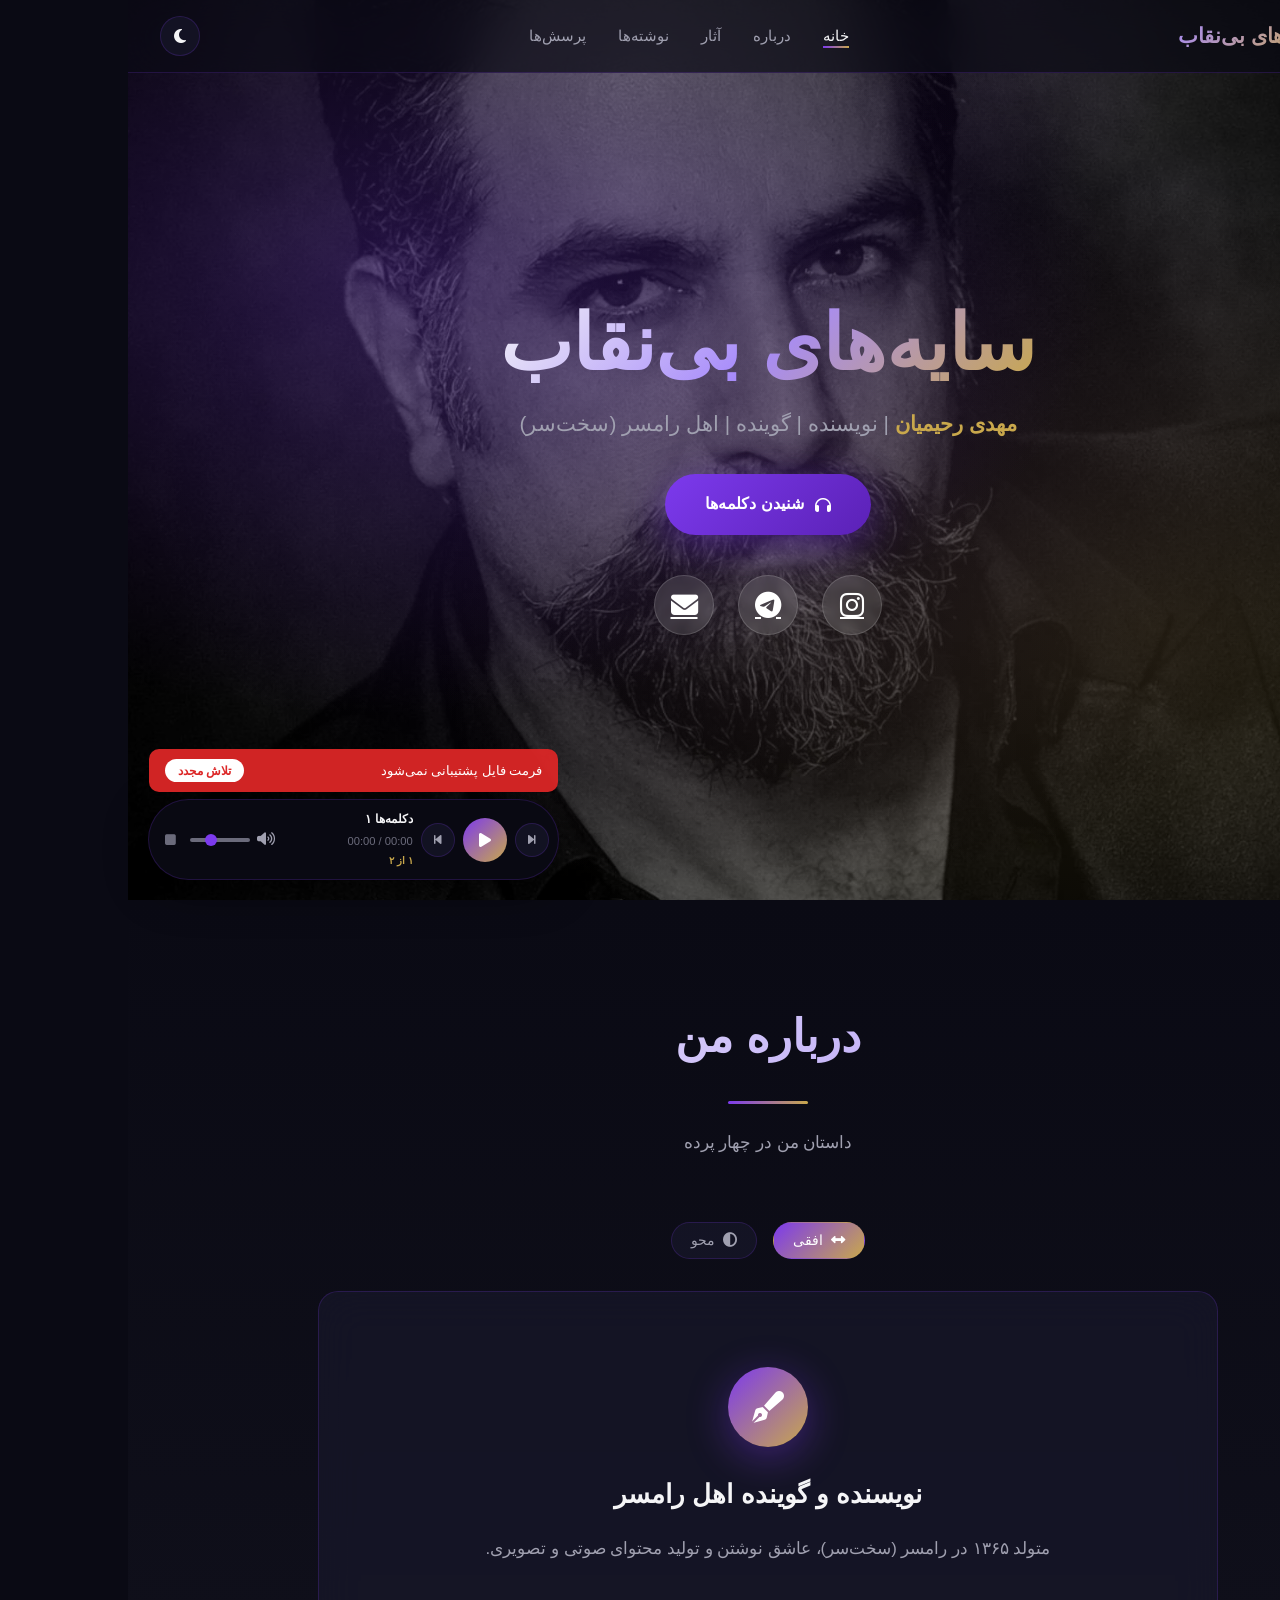
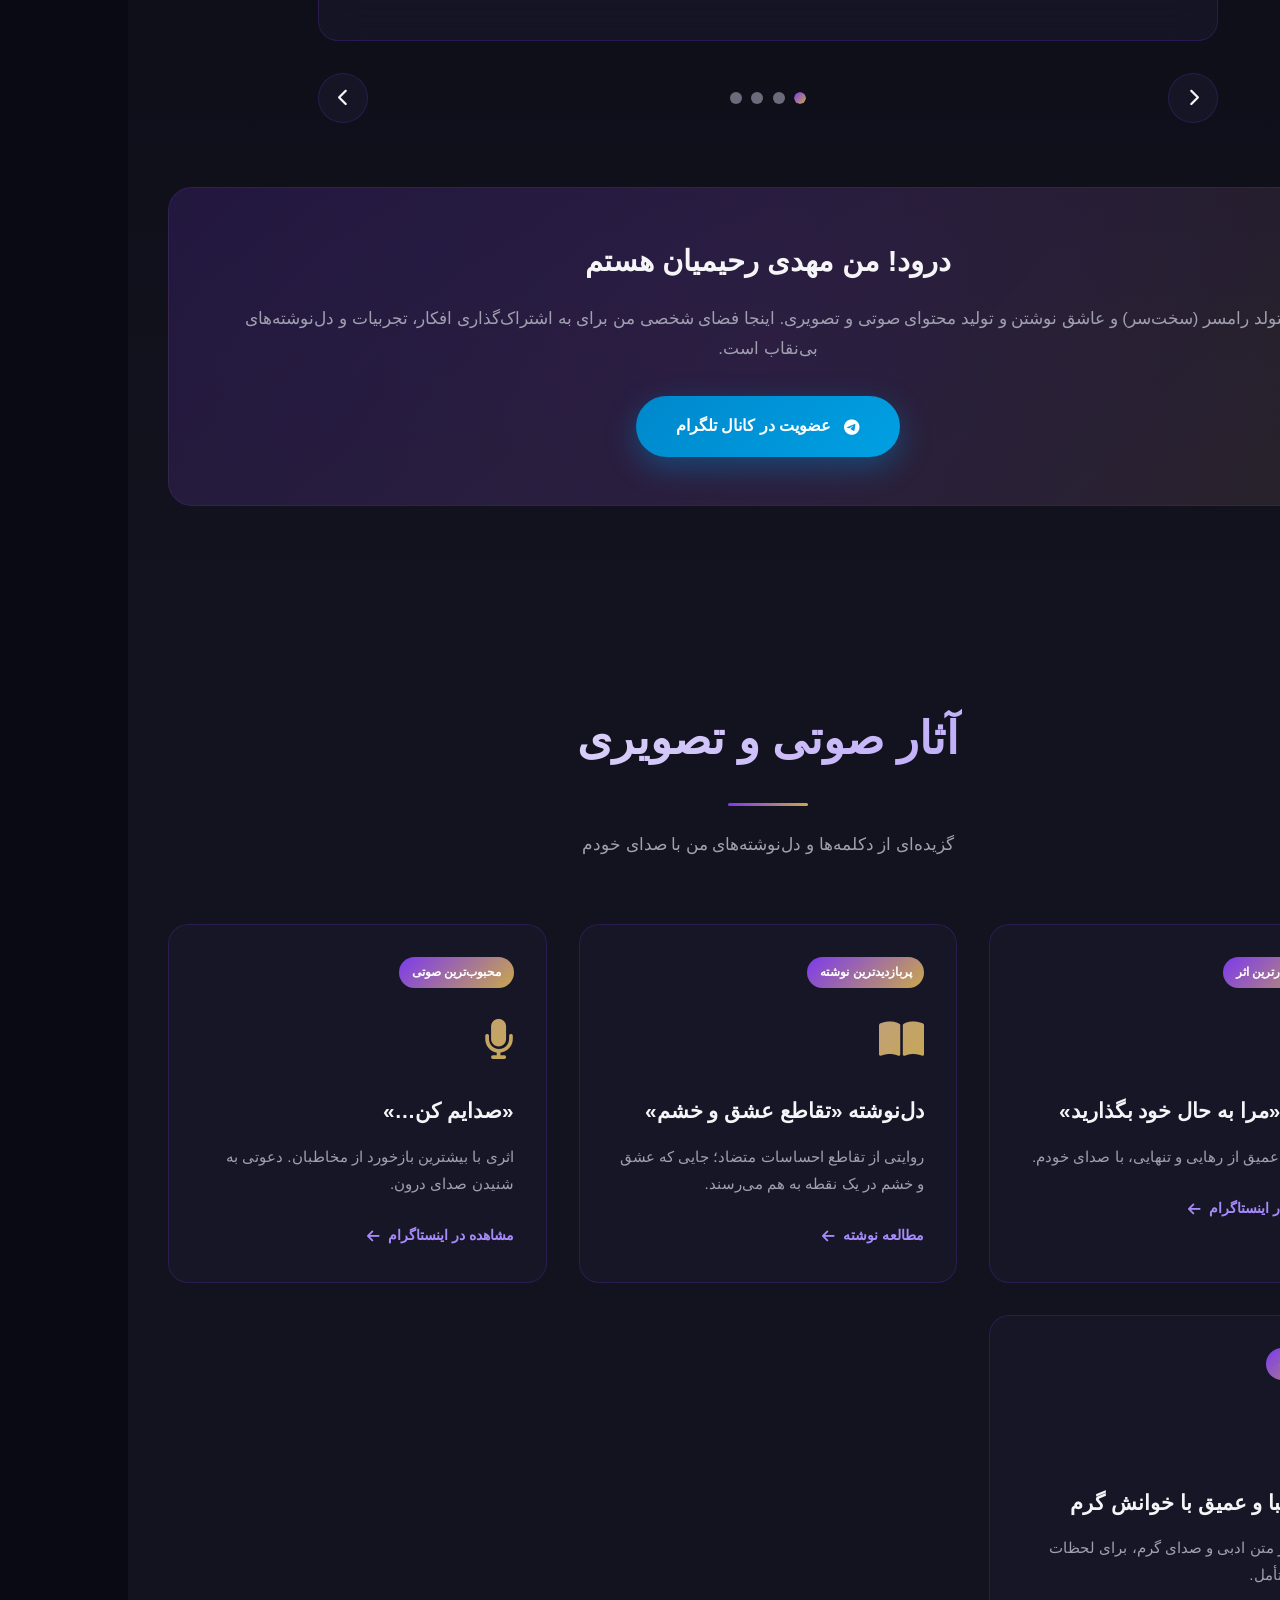
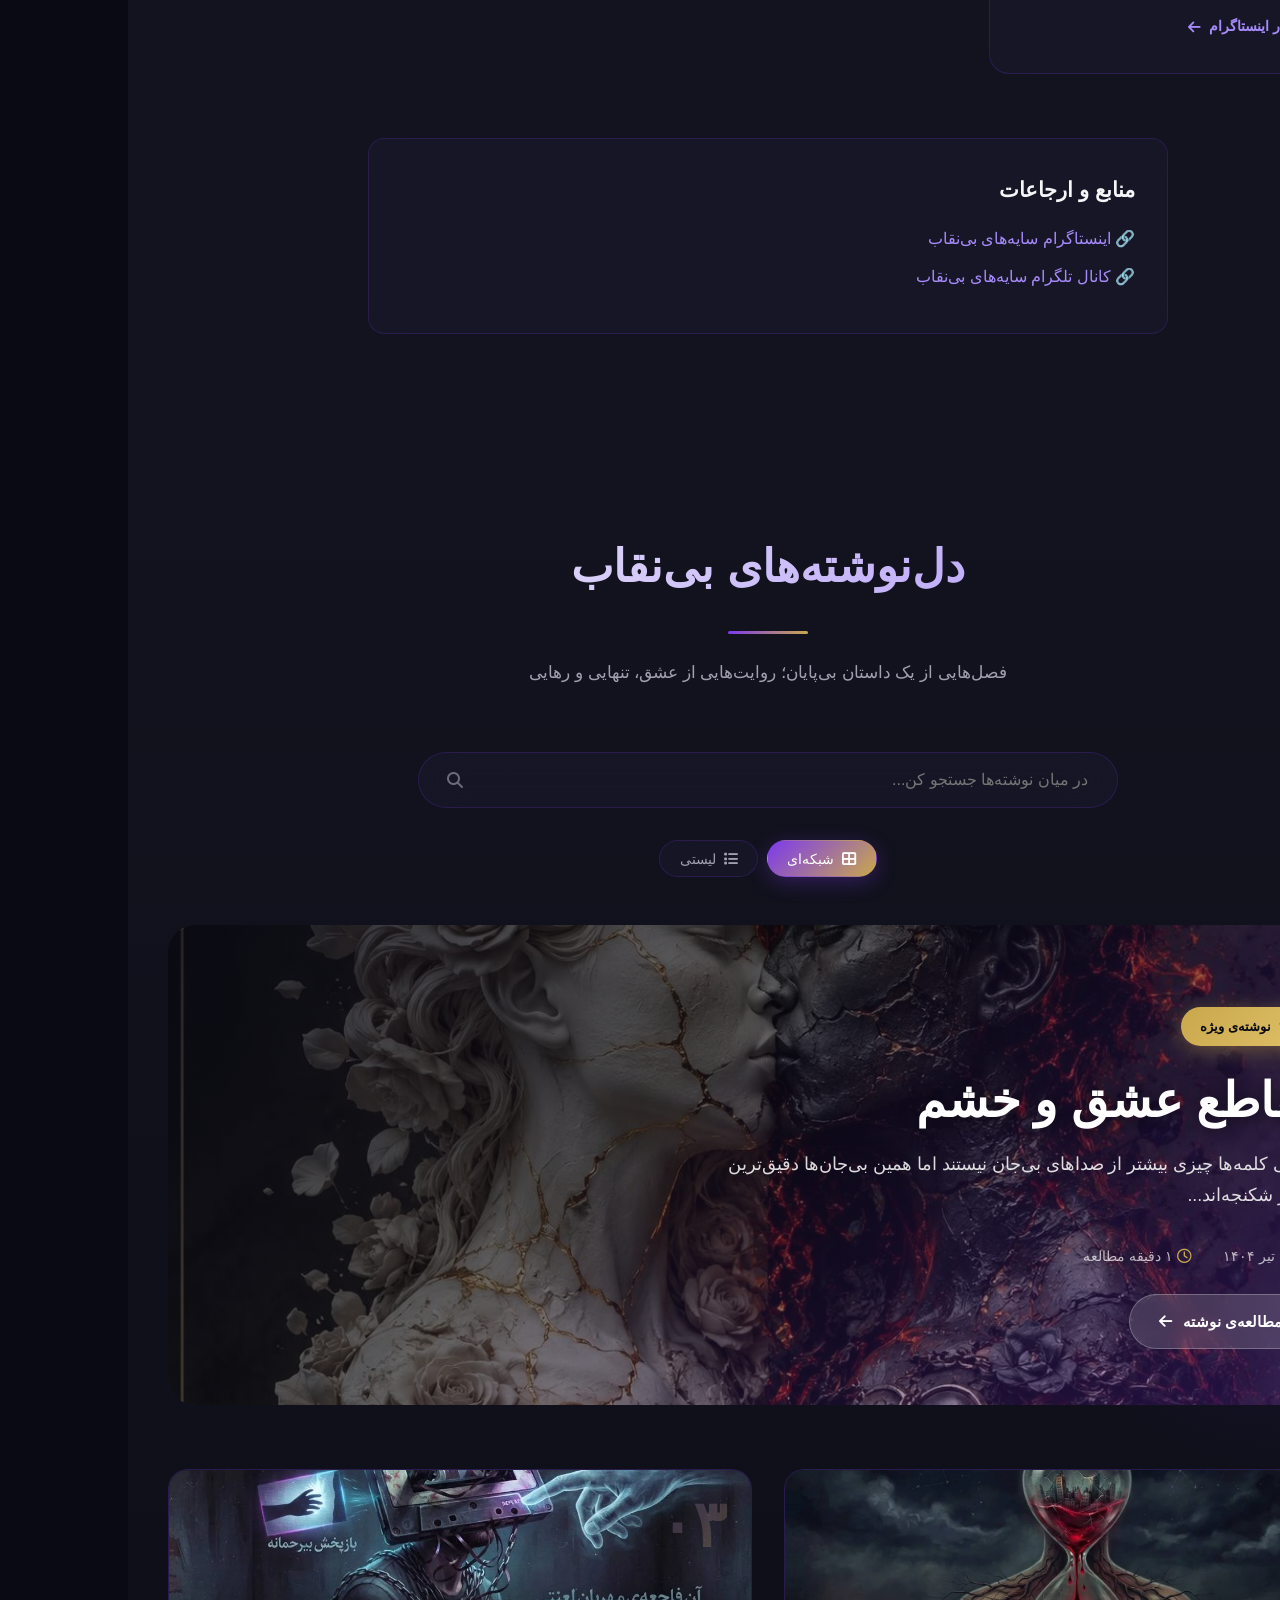
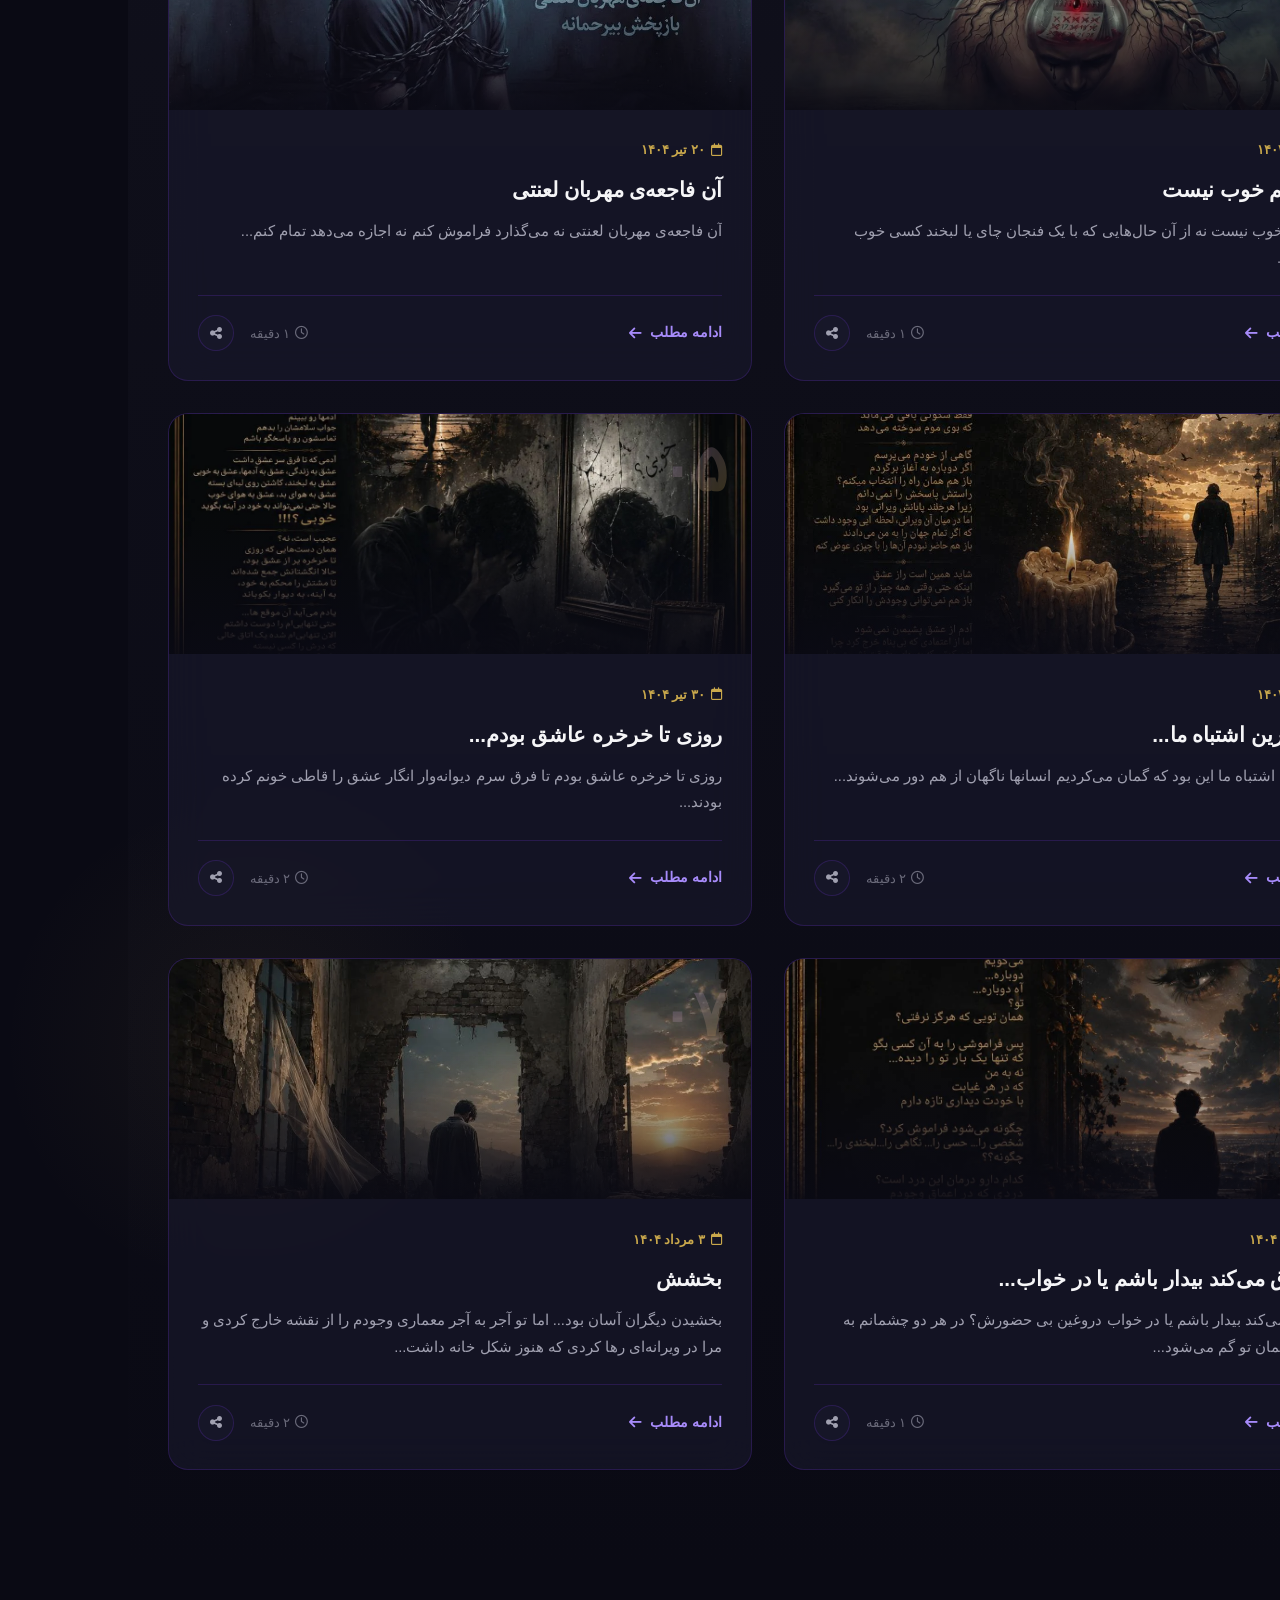
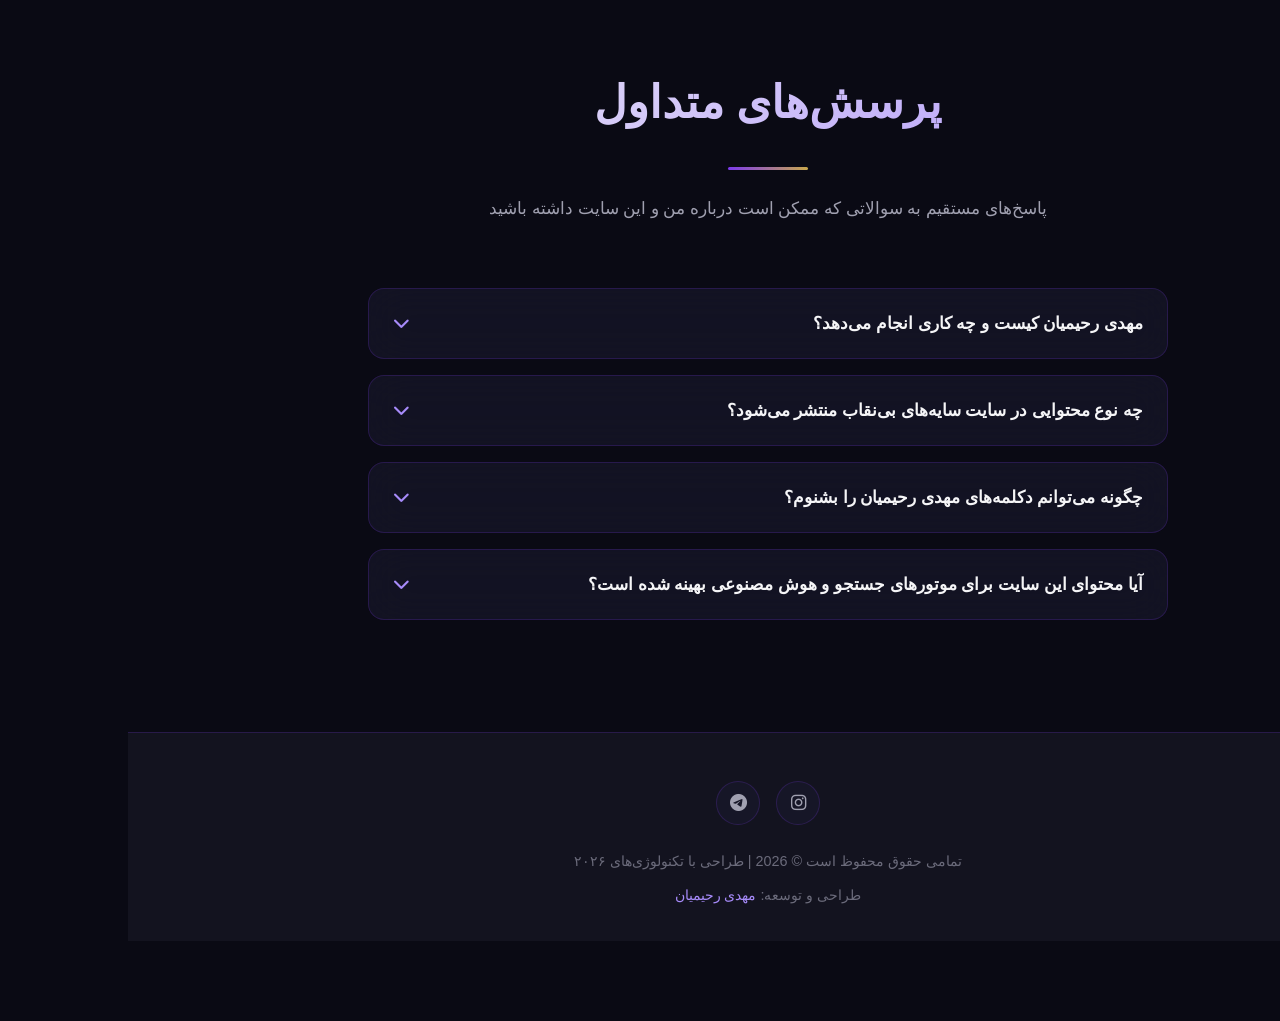
==== index.html @ 7d976b64 "Update index.html" ====
<!DOCTYPE html>
<html lang="fa" dir="rtl">
<head>
<meta charset="UTF-8">
<meta name="viewport" content="width=device-width, initial-scale=1.0, viewport-fit=cover">
<meta name="color-scheme" content="dark light">
<meta http-equiv="X-UA-Compatible" content="IE=edge">

<!-- ═══════════════════ SEO Meta Tags ═══════════════════ -->
<title>سایه‌های بی‌نقاب | مهدی رحیمیان – نویسنده و گوینده اهل رامسر</title>
<meta name="description" content="وب‌سایت رسمی مهدی رحیمیان، نویسنده و گوینده اهل رامسر (سخت‌سر). دکلمه‌های صوتی، دل‌نوشته‌های احساسی و محتوای عمیق درباره عشق، تنهایی و زندگی.">
<meta name="author" content="مهدی رحیمیان">
<meta name="robots" content="index, follow, max-image-preview:large, max-snippet:-1">
<link rel="canonical" href="https://sayehayebineghab.ir/">
<meta name="theme-color" content="#0a0a14" media="(prefers-color-scheme: dark)">
<meta name="theme-color" content="#f0f0f5" media="(prefers-color-scheme: light)">

<!-- ═══════════════════ Open Graph ═══════════════════ -->
<meta property="og:type" content="website">
<meta property="og:title" content="سایه‌های بی‌نقاب | مهدی رحیمیان">
<meta property="og:description" content="دکلمه‌های صوتی، دل‌نوشته‌های احساسی و محتوای عمیق از مهدی رحیمیان، نویسنده و گوینده اهل رامسر.">
<meta property="og:url" content="https://sayehayebineghab.ir/">
<meta property="og:site_name" content="سایه‌های بی‌نقاب">
<meta property="og:locale" content="fa_IR">
<meta property="og:image" content="images/og-image.jpg">
<meta property="og:image:width" content="1200">
<meta property="og:image:height" content="630">
<meta property="og:image:alt" content="سایه‌های بی‌نقاب – مهدی رحیمیان">

<!-- ═══════════════════ Twitter Card ═══════════════════ -->
<meta name="twitter:card" content="summary_large_image">
<meta name="twitter:title" content="سایه‌های بی‌نقاب | مهدی رحیمیان">
<meta name="twitter:description" content="دکلمه‌های صوتی و دل‌نوشته‌های احساسی از مهدی رحیمیان">
<meta name="twitter:image" content="images/og-image.jpg">

<!-- ═══════════════════ Preconnect & Preload ═══════════════════ -->
<link rel="preconnect" href="https://cdn.jsdelivr.net" crossorigin>
<link rel="preconnect" href="https://cdnjs.cloudflare.com" crossorigin>
<link rel="preload" href="https://cdn.jsdelivr.net/gh/rastikerdar/vazirmatn@v33.003/Vazirmatn-font-face.css" as="style">

<!-- ═══════════════════ Fonts (Non-blocking) ═══════════════════ -->
<link rel="stylesheet" href="https://cdn.jsdelivr.net/gh/rastikerdar/vazirmatn@v33.003/Vazirmatn-font-face.css" media="print" onload="this.media='all'">
<noscript><link rel="stylesheet" href="https://cdn.jsdelivr.net/gh/rastikerdar/vazirmatn@v33.003/Vazirmatn-font-face.css"></noscript>
<link rel="stylesheet" href="https://cdnjs.cloudflare.com/ajax/libs/font-awesome/6.5.1/css/all.min.css" integrity="sha512-DTOQO9RWCH3ppGqcWaEA1BIZOC6xxalwEsw9c2QQeAIftl+Vegovlnee1c9QX4TctnWMn13TZye+giMm8e2LwA==" crossorigin="anonymous" referrerpolicy="no-referrer" media="print" onload="this.media='all'">
<noscript><link rel="stylesheet" href="https://cdnjs.cloudflare.com/ajax/libs/font-awesome/6.5.1/css/all.min.css"></noscript>

<!-- ═══════════════════ JSON-LD Global ═══════════════════ -->
<script type="application/ld+json">
{
  "@context": "https://schema.org",
  "@type": "Person",
  "name": "مهدی رحیمیان",
  "alternateName": "Mehdi Rahimian",
  "description": "نویسنده و گوینده اهل رامسر (سخت‌سر)، متولد ۱۳۶۵",
  "birthPlace": { "@type": "Place", "name": "رامسر (سخت‌سر)، ایران" },
  "jobTitle": ["نویسنده", "گوینده"],
  "url": "https://sayehayebineghab.ir",
  "sameAs": ["https://www.instagram.com/sayehaye.bi.neghab", "https://t.me/sayehayebineghab"],
  "knowsAbout": ["دکلمه", "دل‌نوشته", "تولید محتوای صوتی", "نویسندگی"]
}
</script>
<script type="application/ld+json">
{
  "@context": "https://schema.org",
  "@type": "WebSite",
  "name": "سایه‌های بی‌نقاب",
  "url": "https://sayehayebineghab.ir",
  "author": { "@type": "Person", "name": "مهدی رحیمیان" },
  "inLanguage": "fa-IR"
}
</script>
<script type="application/ld+json">
{
  "@context": "https://schema.org",
  "@type": "BreadcrumbList",
  "itemListElement": [
    {"@type": "ListItem", "position": 1, "name": "خانه", "item": "https://sayehayebineghab.ir/"},
    {"@type": "ListItem", "position": 2, "name": "درباره", "item": "https://sayehayebineghab.ir/#about"},
    {"@type": "ListItem", "position": 3, "name": "آثار", "item": "https://sayehayebineghab.ir/#works"},
    {"@type": "ListItem", "position": 4, "name": "نوشته‌ها", "item": "https://sayehayebineghab.ir/#blog"},
    {"@type": "ListItem", "position": 5, "name": "پرسش‌ها", "item": "https://sayehayebineghab.ir/#faq"}
  ]
}
</script>

<style>
/* ── Reset & Root ── */
:root {
  --purple: #7c3aed;
  --purple-light: #a78bfa;
  --purple-dark: #5b21b6;
  --gold: #c9a84c;
  --gold-light: #e0c068;
  --black-velvet: #0a0a14;
  --black-soft: #13131f;
  --black-card: #1a1a2e;
  --text-primary: #f5f5f7;
  --text-secondary: #a0a0b0;
  --text-muted: #6b6b7b;
  --glass-bg: rgba(26, 26, 46, 0.6);
  --glass-border: rgba(124, 58, 237, 0.2);
  --glass-hover: rgba(124, 58, 237, 0.35);
  --ease-cinematic: cubic-bezier(0.23, 1, 0.32, 1);
  --transition-smooth: 0.5s var(--ease-cinematic);
  --font-main: 'Vazirmatn', 'Tahoma', 'Segoe UI', sans-serif;
  --player-height: 80px;
}
[data-theme="light"] {
  --black-velvet: #f0f0f5;
  --black-soft: #ffffff;
  --black-card: #ffffff;
  --text-primary: #0a0a14;
  --text-secondary: #4a4a5a;
  --text-muted: #8a8a9a;
  --glass-bg: rgba(255, 255, 255, 0.7);
  --glass-border: rgba(124, 58, 237, 0.15);
}
*, *::before, *::after { margin: 0; padding: 0; box-sizing: border-box; }
html { scroll-behavior: smooth; font-size: 16px; }
body {
  font-family: var(--font-main);
  background: var(--black-velvet);
  color: var(--text-primary);
  line-height: 1.8;
  overflow-x: hidden;
  transition: background var(--transition-smooth), color var(--transition-smooth);
  min-height: 100vh;
  min-height: 100dvh;
  padding-bottom: var(--player-height);
}
@media (prefers-reduced-motion: reduce) {
  *, *::before, *::after { animation-duration: 0.01ms !important; transition-duration: 0.01ms !important; }
}
:focus-visible { outline: 3px solid var(--purple); outline-offset: 3px; border-radius: 4px; }
::selection { background: var(--purple); color: #fff; }
.skip-link {
  position: fixed; top: -100px; right: 1rem; z-index: 100000;
  background: var(--purple); color: #fff; padding: 0.8rem 1.5rem;
  border-radius: 0 0 12px 12px; text-decoration: none; font-weight: 700;
  transition: top 0.3s;
}
.skip-link:focus { top: 0; }

#scroll-progress {
  position: fixed; top: 0; right: 0; height: 3px;
  background: linear-gradient(90deg, var(--purple), var(--gold));
  width: 0%; z-index: 10000;
}
#reading-progress {
  position: fixed; top: 3px; right: 0; height: 2px;
  background: var(--gold); width: 0%; z-index: 10000;
  opacity: 0; transition: opacity 0.3s;
}
#reading-progress.active { opacity: 1; }

/* ── Header ── */
header {
  position: fixed; top: 0; right: 0; left: 0; z-index: 1000;
  padding: 1rem 2rem;
  background: rgba(10, 10, 20, 0.7);
  backdrop-filter: blur(20px);
  border-bottom: 1px solid var(--glass-border);
  transition: all var(--transition-smooth);
}
[data-theme="light"] header { background: rgba(255,255,255,0.7); }
header.scrolled { padding: 0.6rem 2rem; background: rgba(10, 10, 20, 0.9); }
[data-theme="light"] header.scrolled { background: rgba(255,255,255,0.9); }

.header-inner { max-width: 1400px; margin: 0 auto; display: flex; justify-content: space-between; align-items: center; gap: 1rem; }
.logo { display: flex; align-items: center; gap: 0.7rem; font-size: 1.3rem; font-weight: 700; color: var(--text-primary); text-decoration: none; }
.logo-icon { width: 40px; height: 40px; background: linear-gradient(135deg, var(--purple), var(--gold)); border-radius: 50%; display: flex; align-items: center; justify-content: center; font-size: 1.1rem; color: white; box-shadow: 0 0 20px rgba(124, 58, 237, 0.5); }
.logo-text { background: linear-gradient(135deg, var(--purple-light), var(--gold)); -webkit-background-clip: text; background-clip: text; -webkit-text-fill-color: transparent; }
nav ul { display: flex; list-style: none; gap: 2rem; }
nav a { color: var(--text-secondary); text-decoration: none; font-size: 0.95rem; font-weight: 500; position: relative; padding: 0.3rem 0; transition: color 0.3s; }
nav a::after { content: ''; position: absolute; bottom: 0; right: 0; width: 0; height: 2px; background: linear-gradient(90deg, var(--purple), var(--gold)); transition: width 0.3s var(--ease-cinematic); }
nav a:hover, nav a.active { color: var(--text-primary); }
nav a:hover::after, nav a.active::after { width: 100%; }
.header-actions { display: flex; gap: 0.8rem; align-items: center; }
.theme-toggle, .menu-toggle { background: var(--glass-bg); border: 1px solid var(--glass-border); color: var(--text-primary); width: 40px; height: 40px; border-radius: 50%; cursor: pointer; display: flex; align-items: center; justify-content: center; transition: all 0.3s; font-size: 1rem; }
.theme-toggle:hover, .menu-toggle:hover { background: var(--glass-hover); transform: rotate(15deg); }
.menu-toggle { display: none; }

/* ── Sections ── */
section { padding: 6rem 2rem; position: relative; }
.section-inner { max-width: 1200px; margin: 0 auto; }
.section-header { text-align: center; margin-bottom: 4rem; }
.section-title { font-size: clamp(1.8rem, 4vw, 2.8rem); font-weight: 800; margin-bottom: 1rem; background: linear-gradient(135deg, var(--text-primary), var(--purple-light)); -webkit-background-clip: text; background-clip: text; -webkit-text-fill-color: transparent; }
.section-subtitle { color: var(--text-secondary); font-size: 1.05rem; }
.section-divider { width: 80px; height: 3px; background: linear-gradient(90deg, var(--purple), var(--gold)); margin: 1.5rem auto; border-radius: 2px; }

/* ── Hero ── */
#home {
  position: relative; min-height: 100vh; min-height: 100dvh;
  display: flex; align-items: center; justify-content: center;
  overflow: hidden; padding: 6rem 2rem 4rem;
}
.hero-bg { position: absolute; inset: 0; z-index: 0; background-image: url('images/1.webp'); background-size: cover; background-position: center; background-repeat: no-repeat; }
.hero-bg::before { content: ''; position: absolute; inset: 0; background: radial-gradient(ellipse at 20% 30%, rgba(124,58,237,0.25) 0%, transparent 50%), radial-gradient(ellipse at 80% 70%, rgba(201,168,76,0.15) 0%, transparent 50%), radial-gradient(ellipse at 50% 50%, rgba(124,58,237,0.1) 0%, transparent 70%); animation: heroGlow 15s ease-in-out infinite alternate; z-index: 2; }
.hero-bg::after { content: ''; position: absolute; inset: 0; background: rgba(0,0,0,0.55); z-index: 1; }
@keyframes heroGlow { 0% { opacity: 0.7; transform: scale(1); } 100% { opacity: 1; transform: scale(1.1); } }
.hero-particles { position: absolute; inset: 0; overflow: hidden; z-index: 3; }
.particle { position: absolute; width: 4px; height: 4px; background: var(--gold); border-radius: 50%; opacity: 0; animation: float 8s infinite; box-shadow: 0 0 10px var(--gold); }
@keyframes float { 0% { transform: translateY(100vh); opacity: 0; } 10% { opacity: 0.8; } 90% { opacity: 0.8; } 100% { transform: translateY(-100px) translateX(100px); opacity: 0; } }
.hero-content { position: relative; z-index: 4; text-align: center; max-width: 900px; }
.hero-title { font-size: clamp(2.5rem, 6vw, 5rem); font-weight: 900; line-height: 1.2; margin-bottom: 1rem; background: linear-gradient(135deg, var(--text-primary) 0%, var(--purple-light) 50%, var(--gold) 100%); -webkit-background-clip: text; background-clip: text; -webkit-text-fill-color: transparent; animation: titleReveal 1.2s var(--ease-cinematic) both; }
@keyframes titleReveal { from { opacity: 0; transform: translateY(30px); filter: blur(10px); } to { opacity: 1; transform: translateY(0); filter: blur(0); } }
.hero-subtitle { font-size: clamp(1rem, 2vw, 1.3rem); color: var(--text-secondary); margin-bottom: 2rem; animation: titleReveal 1.2s var(--ease-cinematic) 0.2s both; }
.hero-subtitle strong { color: var(--gold); font-weight: 700; }
.hero-cta { display: inline-flex; align-items: center; gap: 0.7rem; padding: 1rem 2.5rem; background: linear-gradient(135deg, var(--purple), var(--purple-dark)); color: white; text-decoration: none; border-radius: 50px; font-weight: 600; font-size: 1rem; transition: all 0.4s var(--ease-cinematic); box-shadow: 0 10px 40px rgba(124,58,237,0.4); animation: titleReveal 1.2s var(--ease-cinematic) 0.4s both; }
.hero-cta:hover { transform: translateY(-3px); box-shadow: 0 15px 50px rgba(124,58,237,0.6); }
.hero-cta i { transition: transform 0.3s; }
.hero-cta:hover i { transform: translateX(-5px); }
.social-links { display: flex; justify-content: center; gap: 1.5rem; margin-top: 2.5rem; flex-wrap: wrap; }
.social-links a { color: #fff; background: rgba(255,255,255,0.12); backdrop-filter: blur(4px); width: clamp(50px, 8vw, 60px); height: clamp(50px, 8vw, 60px); border-radius: 50%; display: flex; align-items: center; justify-content: center; font-size: clamp(1.3rem, 2.5vw, 1.7rem); transition: all var(--transition-smooth); border: 1px solid rgba(255,255,255,0.15); }
.social-links a:hover { transform: translateY(-8px) scale(1.08); background: rgba(255,255,255,0.25); }

/* ── About / Slider ── */
#about { background: linear-gradient(180deg, var(--black-velvet) 0%, var(--black-soft) 100%); }
.slider-container { position: relative; max-width: 900px; margin: 0 auto; min-height: 400px; }
.slider-controls-top { display: flex; justify-content: center; gap: 1rem; margin-bottom: 2rem; }
.slider-mode-btn { background: var(--glass-bg); border: 1px solid var(--glass-border); color: var(--text-secondary); padding: 0.6rem 1.2rem; border-radius: 30px; cursor: pointer; font-family: var(--font-main); font-size: 0.9rem; transition: all 0.3s; display: flex; align-items: center; gap: 0.5rem; }
.slider-mode-btn.active { background: linear-gradient(135deg, var(--purple), var(--gold)); color: white; border-color: transparent; }
.slider-viewport { position: relative; overflow: hidden; border-radius: 20px; background: var(--glass-bg); backdrop-filter: blur(20px); border: 1px solid var(--glass-border); padding: 3rem; min-height: 350px; }
.slide { position: absolute; inset: 0; padding: 3rem; opacity: 0; transform: translateX(100px); transition: all 0.8s var(--ease-cinematic); display: flex; flex-direction: column; justify-content: center; align-items: center; text-align: center; }
.slide.active { opacity: 1; transform: translateX(0); }
.slide.fade-mode { transform: translateX(0) scale(0.95); }
.slide.fade-mode.active { transform: translateX(0) scale(1); }
.slide-icon { width: 80px; height: 80px; background: linear-gradient(135deg, var(--purple), var(--gold)); border-radius: 50%; display: flex; align-items: center; justify-content: center; font-size: 2rem; color: white; margin-bottom: 1.5rem; box-shadow: 0 10px 40px rgba(124,58,237,0.4); }
.slide-title { font-size: 1.6rem; font-weight: 700; margin-bottom: 1rem; color: var(--text-primary); }
.slide-text { color: var(--text-secondary); font-size: 1.05rem; line-height: 1.9; max-width: 600px; }
.slider-nav { display: flex; justify-content: space-between; align-items: center; margin-top: 2rem; }
.slider-btn { background: var(--glass-bg); border: 1px solid var(--glass-border); color: var(--text-primary); width: 50px; height: 50px; border-radius: 50%; cursor: pointer; font-size: 1.1rem; transition: all 0.3s; display: flex; align-items: center; justify-content: center; }
.slider-btn:hover { background: var(--glass-hover); transform: scale(1.1); }
.slider-dots { display: flex; gap: 0.6rem; }
.slider-dot { width: 12px; height: 12px; border-radius: 50%; background: var(--text-muted); cursor: pointer; position: relative; overflow: hidden; transition: background 0.3s; border: none; }
.slider-dot.active { background: transparent; }
.slider-dot.active::after { content: ''; position: absolute; inset: 0; background: linear-gradient(135deg, var(--purple), var(--gold)); border-radius: 50%; animation: dotFill 5s linear; }
@keyframes dotFill { from{transform:scale(0)} to{transform:scale(1)} }

.telegram-cta {
  background: linear-gradient(135deg, rgba(124,58,237,0.15), rgba(201,168,76,0.1));
  border: 1px solid var(--glass-border); border-radius: 24px; padding: 3rem; text-align: center;
  margin-top: 4rem; position: relative; overflow: hidden;
}
.telegram-cta::before { content: ''; position: absolute; top: -50%; right: -50%; width: 200%; height: 200%; background: radial-gradient(circle, rgba(124,58,237,0.1) 0%, transparent 70%); animation: rotate 20s linear infinite; }
@keyframes rotate { from{transform:rotate(0deg)} to{transform:rotate(360deg)} }
.telegram-cta > * { position: relative; z-index: 1; }
.telegram-cta h3 { font-size: 1.8rem; margin-bottom: 1rem; color: var(--text-primary); }
.telegram-cta p { color: var(--text-secondary); margin-bottom: 2rem; font-size: 1.05rem; }
.telegram-btn { display: inline-flex; align-items: center; gap: 0.8rem; padding: 1rem 2.5rem; background: linear-gradient(135deg, #0088cc, #00a0e3); color: white; text-decoration: none; border-radius: 50px; font-weight: 600; transition: all 0.4s; box-shadow: 0 10px 30px rgba(0,136,204,0.4); }
.telegram-btn:hover { transform: translateY(-3px); box-shadow: 0 15px 40px rgba(0,136,204,0.6); }

/* ── Works ── */
#works { background: var(--black-soft); }
.works-grid { display: grid; grid-template-columns: repeat(auto-fit, minmax(280px, 1fr)); gap: 2rem; }
.work-card { background: var(--glass-bg); backdrop-filter: blur(20px); border: 1px solid var(--glass-border); border-radius: 20px; padding: 2rem; transition: all 0.5s var(--ease-cinematic); position: relative; overflow: hidden; }
.work-card::before { content: ''; position: absolute; top: 0; right: 0; width: 100%; height: 100%; background: linear-gradient(135deg, var(--purple), var(--gold)); opacity: 0; transition: opacity 0.5s; z-index: 0; }
.work-card:hover { transform: translateY(-10px); border-color: var(--purple); box-shadow: 0 20px 60px rgba(124,58,237,0.3); }
.work-card:hover::before { opacity: 0.05; }
.work-card > * { position: relative; z-index: 1; }
.work-badge { display: inline-block; padding: 0.3rem 0.8rem; background: linear-gradient(135deg, var(--purple), var(--gold)); color: white; border-radius: 20px; font-size: 0.75rem; font-weight: 600; margin-bottom: 1rem; }
.work-icon { font-size: 2.5rem; margin-bottom: 1rem; background: linear-gradient(135deg, var(--purple-light), var(--gold)); -webkit-background-clip: text; background-clip: text; -webkit-text-fill-color: transparent; }
.work-title { font-size: 1.3rem; font-weight: 700; margin-bottom: 0.8rem; color: var(--text-primary); }
.work-desc { color: var(--text-secondary); font-size: 0.95rem; margin-bottom: 1.5rem; }
.work-link { display: inline-flex; align-items: center; gap: 0.5rem; color: var(--purple-light); text-decoration: none; font-weight: 600; font-size: 0.9rem; transition: all 0.3s; }
.work-link:hover { color: var(--gold); gap: 0.8rem; }

/* ── Blog ── */
#blog { background: linear-gradient(180deg, var(--black-soft) 0%, var(--black-velvet) 100%); position: relative; }
#blog::before { content: ''; position: absolute; top: 20%; right: -10%; width: 500px; height: 500px; background: radial-gradient(circle, rgba(124,58,237,0.08) 0%, transparent 70%); pointer-events: none; z-index: 0; }
#blog::after { content: ''; position: absolute; bottom: 10%; left: -10%; width: 500px; height: 500px; background: radial-gradient(circle, rgba(201,168,76,0.06) 0%, transparent 70%); pointer-events: none; z-index: 0; }
#blog .section-inner { position: relative; z-index: 1; }

.blog-search { max-width: 700px; margin: 0 auto 2rem; position: relative; }
.blog-search input { width: 100%; padding: 1.1rem 1.8rem 1.1rem 3.5rem; background: var(--glass-bg); backdrop-filter: blur(20px); border: 1px solid var(--glass-border); border-radius: 50px; color: var(--text-primary); font-family: var(--font-main); font-size: 1rem; transition: all 0.3s; }
.blog-search input:focus { outline: none; border-color: var(--purple); box-shadow: 0 0 0 3px rgba(124,58,237,0.2); }
.blog-search i { position: absolute; left: 1.8rem; top: 50%; transform: translateY(-50%); color: var(--text-muted); }

.blog-view-controls { display: flex; justify-content: center; gap: 0.6rem; margin-bottom: 3rem; }
.view-toggle-btn { background: var(--glass-bg); backdrop-filter: blur(20px); border: 1px solid var(--glass-border); color: var(--text-secondary); padding: 0.6rem 1.2rem; border-radius: 30px; cursor: pointer; font-family: var(--font-main); font-size: 0.9rem; transition: all 0.3s; display: flex; align-items: center; gap: 0.5rem; }
.view-toggle-btn.active { background: linear-gradient(135deg, var(--purple), var(--gold)); color: white; border-color: transparent; box-shadow: 0 5px 20px rgba(124,58,237,0.3); }
.view-toggle-btn:hover:not(.active) { background: var(--glass-hover); color: var(--text-primary); }

.featured-post { position: relative; border-radius: 28px; overflow: hidden; margin-bottom: 4rem; min-height: 480px; cursor: pointer; transition: all 0.6s var(--ease-cinematic); background: var(--black-card); }
.featured-post:hover { transform: translateY(-8px); box-shadow: 0 30px 80px rgba(124,58,237,0.35); }
.featured-post-bg { position: absolute; inset: 0; background-size: cover; background-position: center; transition: transform 1.2s var(--ease-cinematic); }
.featured-post:hover .featured-post-bg { transform: scale(1.08); }
.featured-post-overlay { position: absolute; inset: 0; background: linear-gradient(135deg, rgba(10,10,20,0.85) 0%, rgba(10,10,20,0.6) 40%, rgba(124,58,237,0.3) 100%); z-index: 1; }
.featured-post-content { position: relative; z-index: 2; padding: 3.5rem; display: flex; flex-direction: column; justify-content: flex-end; height: 100%; min-height: 480px; }
.featured-badge { display: inline-flex; align-items: center; gap: 0.5rem; padding: 0.5rem 1.2rem; background: linear-gradient(135deg, var(--gold), var(--gold-light)); color: var(--black-velvet); border-radius: 30px; font-size: 0.8rem; font-weight: 700; margin-bottom: 1.5rem; width: fit-content; box-shadow: 0 5px 20px rgba(201,168,76,0.4); }
.featured-title { font-size: clamp(1.8rem, 4vw, 3rem); font-weight: 800; color: white; line-height: 1.3; margin-bottom: 1rem; max-width: 700px; text-shadow: 0 2px 20px rgba(0,0,0,0.5); }
.featured-excerpt { color: rgba(255,255,255,0.85); font-size: 1.1rem; line-height: 1.8; max-width: 600px; margin-bottom: 2rem; }
.featured-meta { display: flex; align-items: center; gap: 2rem; flex-wrap: wrap; color: rgba(255,255,255,0.7); font-size: 0.9rem; }
.featured-meta-item i { color: var(--gold); }
.featured-read-btn { display: inline-flex; align-items: center; gap: 0.7rem; padding: 0.8rem 1.8rem; background: rgba(255,255,255,0.15); backdrop-filter: blur(10px); border: 1px solid rgba(255,255,255,0.25); color: white; border-radius: 50px; font-weight: 600; font-size: 0.95rem; width: fit-content; margin-top: 1.5rem; transition: all 0.4s var(--ease-cinematic); }
.featured-post:hover .featured-read-btn { background: var(--gold); color: var(--black-velvet); border-color: var(--gold); gap: 1rem; }

.blog-grid { display: grid; grid-template-columns: repeat(2, 1fr); gap: 2rem; }
.blog-card { position: relative; background: var(--glass-bg); backdrop-filter: blur(20px); border: 1px solid var(--glass-border); border-radius: 20px; overflow: hidden; transition: all 0.5s var(--ease-cinematic); cursor: pointer; display: flex; flex-direction: column; }
.blog-card:hover { transform: translateY(-10px); border-color: var(--purple); box-shadow: 0 25px 60px rgba(124,58,237,0.3); }
.blog-card-number { position: absolute; top: 1.5rem; right: 1.5rem; font-size: 4rem; font-weight: 900; line-height: 1; background: linear-gradient(135deg, var(--purple-light), var(--gold)); -webkit-background-clip: text; background-clip: text; -webkit-text-fill-color: transparent; opacity: 0.25; z-index: 2; pointer-events: none; font-family: 'Georgia', serif; transition: all 0.5s var(--ease-cinematic); }
.blog-card:hover .blog-card-number { opacity: 0.5; transform: scale(1.1) rotate(-5deg); }
.blog-card-img-wrap { overflow: hidden; position: relative; height: 240px; aspect-ratio: 3/2; }
.blog-card-img { width: 100%; height: 100%; object-fit: cover; transition: transform 0.8s var(--ease-cinematic); background: var(--black-velvet); }
.blog-card:hover .blog-card-img { transform: scale(1.1); }
.blog-card-img-wrap::after { content: ''; position: absolute; inset: 0; background: linear-gradient(180deg, transparent 40%, rgba(10,10,20,0.9) 100%); pointer-events: none; }
.blog-card-tag { position: absolute; top: 1.2rem; left: 1.2rem; padding: 0.3rem 0.9rem; background: rgba(10,10,20,0.75); backdrop-filter: blur(10px); border: 1px solid rgba(201,168,76,0.3); color: var(--gold); border-radius: 20px; font-size: 0.75rem; font-weight: 600; z-index: 3; display: inline-flex; align-items: center; gap: 0.4rem; }
.blog-card-body { padding: 1.8rem; flex: 1; display: flex; flex-direction: column; position: relative; }
.blog-card-date { display: inline-flex; align-items: center; gap: 0.4rem; font-size: 0.8rem; color: var(--gold); margin-bottom: 0.8rem; font-weight: 600; }
.blog-card-title { font-size: 1.3rem; font-weight: 700; margin-bottom: 0.8rem; color: var(--text-primary); line-height: 1.5; transition: color 0.3s; }
.blog-card:hover .blog-card-title { background: linear-gradient(135deg, var(--purple-light), var(--gold)); -webkit-background-clip: text; background-clip: text; -webkit-text-fill-color: transparent; }
.blog-card-excerpt { color: var(--text-secondary); font-size: 0.92rem; line-height: 1.8; margin-bottom: 1.5rem; flex: 1; display: -webkit-box; -webkit-line-clamp: 3; -webkit-box-orient: vertical; overflow: hidden; }
.blog-card-footer { display: flex; justify-content: space-between; align-items: center; padding-top: 1.2rem; border-top: 1px solid var(--glass-border); margin-top: auto; }
.read-more { color: var(--purple-light); text-decoration: none; font-weight: 600; font-size: 0.9rem; display: inline-flex; align-items: center; gap: 0.5rem; transition: all 0.3s; }
.read-more i { transition: transform 0.3s; }
.blog-card:hover .read-more { color: var(--gold); }
.blog-card:hover .read-more i { transform: translateX(-5px); }
.blog-card-stats { display: flex; align-items: center; gap: 1rem; color: var(--text-muted); font-size: 0.8rem; }
.blog-card-stats span { display: inline-flex; align-items: center; gap: 0.3rem; }
.share-btn { background: var(--glass-bg); border: 1px solid var(--glass-border); color: var(--text-secondary); width: 36px; height: 36px; border-radius: 50%; cursor: pointer; transition: all 0.3s; display: flex; align-items: center; justify-content: center; }
.share-btn:hover { background: var(--purple); color: white; border-color: var(--purple); transform: rotate(15deg); }
.blog-grid.list-view { grid-template-columns: 1fr; gap: 1.5rem; }
.blog-grid.list-view .blog-card { flex-direction: row; align-items: stretch; }
.blog-grid.list-view .blog-card-img-wrap { width: 280px; height: auto; min-height: 220px; flex-shrink: 0; }
.blog-grid.list-view .blog-card-body { padding: 2rem; justify-content: center; }
.blog-grid.list-view .blog-card-excerpt { -webkit-line-clamp: 2; }
.blog-grid.list-view .blog-card-number { font-size: 5rem; top: 50%; transform: translateY(-50%); }
.blog-card.reveal { opacity: 0; transform: translateY(40px); transition: opacity 0.8s var(--ease-cinematic), transform 0.8s var(--ease-cinematic); }
.blog-card.reveal.visible { opacity: 1; transform: translateY(0); }
.featured-post.reveal { opacity: 0; transform: translateY(40px) scale(0.98); transition: opacity 1s var(--ease-cinematic), transform 1s var(--ease-cinematic); }
.featured-post.reveal.visible { opacity: 1; transform: translateY(0) scale(1); }
.no-results { text-align: center; padding: 4rem 2rem; color: var(--text-muted); font-size: 1.1rem; background: var(--glass-bg); backdrop-filter: blur(20px); border: 1px solid var(--glass-border); border-radius: 20px; }

/* ── Post Modal ── */
.post-modal { display: none; position: fixed; inset: 0; z-index: 10000; background: rgba(0,0,0,0.75); backdrop-filter: blur(12px); align-items: center; justify-content: center; padding: 2rem; }
.post-modal.active { display: flex; }
.post-modal-content { background: var(--black-card); border-radius: 24px; max-width: 820px; width: 100%; max-height: 90vh; max-height: 90dvh; overflow-y: auto; position: relative; box-shadow: 0 30px 80px rgba(0,0,0,0.6); border: 1px solid var(--glass-border); }
.post-modal-close { position: absolute; top: 1.2rem; left: 1.2rem; width: 44px; height: 44px; background: rgba(0,0,0,0.5); backdrop-filter: blur(8px); border: 1px solid rgba(255,255,255,0.15); border-radius: 50%; color: #fff; cursor: pointer; display: flex; align-items: center; justify-content: center; font-size: 1.2rem; transition: all 0.3s; z-index: 10; }
.post-modal-close:hover { background: var(--purple); transform: rotate(90deg); border-color: var(--purple); }
.post-modal-img { width: 100%; height: 320px; object-fit: cover; border-radius: 24px 24px 0 0; display: block; background: var(--black-velvet); }
.post-modal-header { padding: 1.8rem 2.5rem 1rem; }
.post-modal-tag { display: inline-block; padding: 0.3rem 1rem; background: linear-gradient(135deg, var(--purple), var(--gold)); color: #fff; border-radius: 30px; font-size: 0.75rem; font-weight: 600; margin-bottom: 0.8rem; }
.post-modal-title { font-size: clamp(1.6rem, 3vw, 2.2rem); font-weight: 800; color: var(--text-primary); line-height: 1.3; margin-bottom: 0.5rem; }
.post-modal-meta { display: flex; gap: 1.5rem; color: var(--text-muted); font-size: 0.85rem; flex-wrap: wrap; }
.post-modal-meta span { display: inline-flex; align-items: center; gap: 0.4rem; }
.post-modal-meta i { color: var(--gold); }
.post-modal-body { padding: 0 2.5rem 2rem; color: var(--text-secondary); font-size: 1rem; line-height: 2; }
/* --- styles for rendered markdown --- */
.post-modal-body h2 { font-size: 1.6rem; color: var(--text-primary); margin: 2rem 0 1rem 0; padding-right: 0.5rem; border-right: 4px solid var(--gold); }
.post-modal-body h3 { font-size: 1.3rem; color: var(--text-primary); margin: 1.5rem 0 0.8rem 0; }
.post-modal-body p { margin-bottom: 1.3rem; }
.post-modal-body ul { list-style: none; padding: 0; margin: 1rem 0 1.5rem 0; }
.post-modal-body ul li { position: relative; padding-right: 1.8rem; margin-bottom: 0.6rem; }
.post-modal-body ul li::before { content: '▸'; position: absolute; right: 0; color: var(--gold); font-weight: bold; }
.post-modal-body strong { color: var(--gold); font-weight: 700; }
/* --- Related Posts --- */
.related-posts-section { margin-top: 3rem; padding-top: 2rem; border-top: 1px solid var(--glass-border); }
.related-posts-section h3 { font-size: 1.3rem; color: var(--text-primary); margin-bottom: 1.5rem; display: flex; align-items: center; gap: 0.5rem; }
.related-posts-section h3 i { color: var(--gold); }
.related-grid { display: grid; grid-template-columns: 1fr 1fr; gap: 1rem; }
.related-card { display: flex; gap: 1rem; padding: 1rem; background: var(--glass-bg); border-radius: 12px; text-decoration: none; color: var(--text-primary); transition: all 0.3s; border: 1px solid transparent; align-items: center; }
.related-card:hover { border-color: var(--gold); transform: translateY(-2px); background: var(--glass-hover); }
.related-card img { width: 70px; height: 70px; object-fit: cover; border-radius: 8px; flex-shrink: 0; background: var(--black-velvet); }
.related-card .info { display: flex; flex-direction: column; gap: 0.2rem; overflow: hidden; }
.related-card .info h4 { font-size: 0.95rem; font-weight: 600; margin: 0; white-space: nowrap; overflow: hidden; text-overflow: ellipsis; }
.related-card .info p { font-size: 0.8rem; color: var(--text-muted); margin: 0; display: -webkit-box; -webkit-line-clamp: 2; -webkit-box-orient: vertical; overflow: hidden; }
/* --- FAQ inside Post --- */
.post-faq-section { margin-top: 3rem; padding-top: 2rem; border-top: 1px solid var(--glass-border); }
.post-faq-section h3 { font-size: 1.3rem; color: var(--text-primary); margin-bottom: 1.5rem; display: flex; align-items: center; gap: 0.5rem; }
.post-faq-section h3 i { color: var(--gold); }
.post-faq-item { margin: 1rem 0; padding: 1.2rem 1.5rem; background: var(--glass-bg); border-radius: 12px; border-right: 3px solid var(--purple); }
.post-faq-item h4 { margin: 0 0 0.5rem 0; color: var(--gold); font-size: 1rem; }
.post-faq-item p { margin: 0; color: var(--text-secondary); line-height: 1.8; font-size: 0.95rem; }

.post-modal-footer { padding: 1.5rem 2.5rem 2.5rem; border-top: 1px solid var(--glass-border); display: flex; gap: 1rem; flex-wrap: wrap; }
.post-nav-btn { flex: 1; min-width: 120px; padding: 0.8rem 1.2rem; background: var(--glass-bg); border: 1px solid var(--glass-border); border-radius: 12px; color: var(--text-primary); transition: all 0.3s; cursor: pointer; font-family: var(--font-main); text-align: right; font-size: 0.9rem; }
.post-nav-btn:hover:not(:disabled) { border-color: var(--purple); background: var(--glass-hover); }
.post-nav-btn:disabled { opacity: 0.3; cursor: not-allowed; }
.post-nav-btn small { display: block; color: var(--text-muted); font-size: 0.75rem; margin-bottom: 0.2rem; }
.post-modal-content::-webkit-scrollbar { width: 8px; }
.post-modal-content::-webkit-scrollbar-track { background: var(--black-velvet); border-radius: 0 0 24px 0; }
.post-modal-content::-webkit-scrollbar-thumb { background: var(--purple); border-radius: 4px; }

/* ── FAQ Page ── */
#faq { background: var(--black-velvet); }
.faq-list { max-width: 800px; margin: 0 auto; }
.faq-item { background: var(--glass-bg); backdrop-filter: blur(20px); border: 1px solid var(--glass-border); border-radius: 16px; margin-bottom: 1rem; overflow: hidden; transition: all 0.3s; }
.faq-item:hover { border-color: var(--purple); }
.faq-question { width: 100%; padding: 1.5rem; background: none; border: none; color: var(--text-primary); font-family: var(--font-main); font-size: 1.05rem; font-weight: 600; text-align: right; cursor: pointer; display: flex; justify-content: space-between; align-items: center; gap: 1rem; transition: color 0.3s; }
.faq-question:hover { color: var(--purple-light); }
.faq-question i { transition: transform 0.4s var(--ease-cinematic); color: var(--purple-light); }
.faq-item.active .faq-question i { transform: rotate(180deg); }
.faq-answer { max-height: 0; overflow: hidden; transition: max-height 0.5s var(--ease-cinematic), padding 0.5s; padding: 0 1.5rem; }
.faq-item.active .faq-answer { max-height: 500px; padding: 0 1.5rem 1.5rem; }
.faq-answer p { color: var(--text-secondary); line-height: 1.9; }

.references { max-width: 800px; margin: 4rem auto 0; padding: 2rem; background: var(--glass-bg); backdrop-filter: blur(20px); border: 1px solid var(--glass-border); border-radius: 16px; }
.references h3 { font-size: 1.3rem; margin-bottom: 1rem; color: var(--text-primary); }
.references ul { list-style: none; }
.references li { margin-bottom: 0.6rem; }
.references a { color: var(--purple-light); text-decoration: none; display: inline-flex; align-items: center; gap: 0.5rem; transition: color 0.3s; }
.references a:hover { color: var(--gold); }

/* ── Footer ── */
footer { background: var(--black-soft); padding: 3rem 2rem 1.5rem; border-top: 1px solid var(--glass-border); }
.footer-inner { max-width: 1200px; margin: 0 auto; text-align: center; }
.footer-social { display: flex; justify-content: center; gap: 1rem; margin-bottom: 1.5rem; }
.footer-social a { width: 44px; height: 44px; background: var(--glass-bg); border: 1px solid var(--glass-border); border-radius: 50%; display: flex; align-items: center; justify-content: center; color: var(--text-secondary); text-decoration: none; transition: all 0.3s; font-size: 1.1rem; }
.footer-social a:hover { background: var(--purple); color: white; border-color: var(--purple); transform: translateY(-3px); }
.footer-text { color: var(--text-muted); font-size: 0.9rem; margin-bottom: 0.5rem; }
.footer-text a { color: var(--purple-light); text-decoration: none; }
.footer-text a:hover { color: var(--gold); }

/* ── Music Player ── */
.music-player { position: fixed; bottom: 20px; left: 20px; background: rgba(10,10,20,0.95); backdrop-filter: blur(20px); border: 1px solid var(--glass-border); border-radius: 50px; padding: 0.5rem 0.6rem; display: flex; align-items: center; gap: 0.5rem; z-index: 9999; box-shadow: 0 10px 40px rgba(0,0,0,0.5); transition: all 0.3s; }
[data-theme="light"] .music-player { background: rgba(255,255,255,0.95); }
.music-player:hover { border-color: var(--purple); }
.play-btn { width: 44px; height: 44px; background: linear-gradient(135deg, var(--purple), var(--gold)); border: none; border-radius: 50%; color: white; cursor: pointer; display: flex; align-items: center; justify-content: center; font-size: 1rem; transition: all 0.3s; position: relative; flex-shrink: 0; }
.play-btn.playing { animation: pulse 2s ease-in-out infinite; }
@keyframes pulse { 0%,100% { box-shadow: 0 0 0 0 rgba(124,58,237,0.7); } 50% { box-shadow: 0 0 0 15px rgba(124,58,237,0); } }
.play-btn:hover { transform: scale(1.1); }
.track-nav-btn { width: 34px; height: 34px; background: var(--glass-bg); border: 1px solid var(--glass-border); border-radius: 50%; color: var(--text-secondary); cursor: pointer; display: flex; align-items: center; justify-content: center; font-size: 0.75rem; transition: all 0.3s; flex-shrink: 0; }
.track-nav-btn:hover { background: var(--glass-hover); color: var(--text-primary); border-color: var(--purple); transform: scale(1.1); }
.player-info { display: flex; flex-direction: column; min-width: 130px; max-width: 180px; overflow: hidden; }
.player-title { font-size: 0.78rem; color: var(--text-primary); font-weight: 600; white-space: nowrap; overflow: hidden; text-overflow: ellipsis; transition: all 0.3s; }
.player-title.track-switching { animation: trackSwitch 0.6s var(--ease-cinematic); }
@keyframes trackSwitch { 0% { opacity: 1; transform: translateY(0); } 40% { opacity: 0; transform: translateY(-8px); } 60% { opacity: 0; transform: translateY(8px); } 100% { opacity: 1; transform: translateY(0); } }
.player-time { font-size: 0.7rem; color: var(--text-muted); }
.track-indicator { font-size: 0.65rem; color: var(--gold); font-weight: 600; margin-top: 0.1rem; }
.volume-control { display: flex; align-items: center; gap: 0.4rem; }
.volume-control i { color: var(--text-secondary); font-size: 0.9rem; cursor: pointer; }
.volume-slider { width: 60px; height: 4px; -webkit-appearance: none; appearance: none; background: var(--text-muted); border-radius: 2px; outline: none; }
.volume-slider::-webkit-slider-thumb { -webkit-appearance: none; appearance: none; width: 12px; height: 12px; background: var(--purple); border-radius: 50%; cursor: pointer; }
.stop-btn { background: none; border: none; color: var(--text-muted); cursor: pointer; font-size: 0.9rem; padding: 0.4rem; transition: color 0.3s; flex-shrink: 0; }
.stop-btn:hover { color: var(--gold); }
.player-loading { position: absolute; top: -3px; right: -3px; width: 14px; height: 14px; border: 2px solid transparent; border-top-color: var(--gold); border-radius: 50%; animation: spin 0.8s linear infinite; display: none; }
.play-btn.loading .player-loading { display: block; }
@keyframes spin { to { transform: rotate(360deg); } }
.player-error { position: absolute; bottom: 100%; left: 0; right: 0; margin-bottom: 0.5rem; background: rgba(220,38,38,0.95); color: white; padding: 0.6rem 1rem; border-radius: 10px; font-size: 0.8rem; display: none; align-items: center; justify-content: space-between; gap: 0.5rem; }
.player-error.show { display: flex; }
.retry-btn { background: white; color: #dc2626; border: none; padding: 0.3rem 0.8rem; border-radius: 15px; cursor: pointer; font-family: var(--font-main); font-size: 0.75rem; font-weight: 600; }

.back-to-top { position: fixed; bottom: 100px; left: 20px; width: 44px; height: 44px; background: linear-gradient(135deg, var(--purple), var(--gold)); border: none; border-radius: 50%; color: white; cursor: pointer; display: flex; align-items: center; justify-content: center; opacity: 0; visibility: hidden; transition: all 0.4s; z-index: 998; box-shadow: 0 5px 20px rgba(124,58,237,0.4); }
.back-to-top.show { opacity: 1; visibility: visible; }
.back-to-top:hover { transform: translateY(-5px); }

.mouse-light { position: fixed; width: 400px; height: 400px; border-radius: 50%; background: radial-gradient(circle, rgba(124,58,237,0.08) 0%, transparent 70%); pointer-events: none; z-index: 1; transform: translate(-50%, -50%); transition: opacity 0.3s; }
.toast { position: fixed; bottom: 100px; right: 20px; background: var(--glass-bg); backdrop-filter: blur(20px); border: 1px solid var(--glass-border); padding: 1rem 1.5rem; border-radius: 12px; color: var(--text-primary); font-size: 0.9rem; z-index: 10001; opacity: 0; transform: translateY(20px); transition: all 0.4s var(--ease-cinematic); display: flex; align-items: center; gap: 0.6rem; }
.toast.show { opacity: 1; transform: translateY(0); }
.toast.success { border-color: #10b981; }
.toast.error { border-color: #ef4444; }

@media (max-width: 968px) {
  .blog-grid { grid-template-columns: 1fr; }
  .blog-grid.list-view .blog-card { flex-direction: column; }
  .blog-grid.list-view .blog-card-img-wrap { width: 100%; height: 220px; }
  .related-grid { grid-template-columns: 1fr; }
}
@media (max-width: 768px) {
  nav ul { position: fixed; top: 70px; right: 0; left: 0; background: rgba(10,10,20,0.95); backdrop-filter: blur(20px); flex-direction: column; padding: 2rem; gap: 1.5rem; transform: translateY(-100%); opacity: 0; visibility: hidden; transition: all 0.4s var(--ease-cinematic); }
  nav ul.open { transform: translateY(0); opacity: 1; visibility: visible; }
  .menu-toggle { display: flex; }
  .music-player { left: 10px; right: 10px; bottom: 10px; padding: 0.4rem; gap: 0.3rem; max-width: calc(100vw - 20px); }
  .player-info { min-width: 70px; max-width: 120px; }
  .volume-control { display: none; }
  .track-indicator { display: none; }
  .track-nav-btn { width: 30px; height: 30px; font-size: 0.7rem; }
  .play-btn { width: 40px; height: 40px; }
  .back-to-top { bottom: 80px; left: 10px; }
  .toast { bottom: 80px; right: 10px; left: 10px; max-width: calc(100vw - 20px); }
  section { padding: 4rem 1rem; }
  .slider-viewport, .slide { padding: 2rem 1.5rem; }
  .featured-post-content { padding: 2rem; min-height: 400px; }
  .featured-post { min-height: 400px; }
  .featured-title { font-size: 1.6rem; }
  .featured-excerpt { font-size: 0.95rem; }
  .blog-card-number { font-size: 3rem; }
  .post-modal.active { padding: 0.5rem; }
  .post-modal-content { border-radius: 16px; max-height: 95vh; max-height: 95dvh; }
  .post-modal-img { height: 200px; border-radius: 16px 16px 0 0; }
  .post-modal-header { padding: 1.2rem 1.5rem 0.8rem; }
  .post-modal-body { padding: 0 1.5rem 1.5rem; font-size: 0.95rem; }
  .post-modal-footer { padding: 1rem 1.5rem 1.5rem; flex-direction: column; }
  .post-nav-btn { min-width: unset; }
  .post-modal-close { top: 0.8rem; left: 0.8rem; width: 38px; height: 38px; font-size: 1rem; }
  .related-card { flex-direction: column; align-items: flex-start; }
  .related-card img { width: 100%; height: 120px; }
}
@supports (padding-bottom: env(safe-area-inset-bottom)) {
  body { padding-bottom: calc(var(--player-height) + env(safe-area-inset-bottom)); }
  .music-player { bottom: calc(20px + env(safe-area-inset-bottom)); }
  .back-to-top { bottom: calc(100px + env(safe-area-inset-bottom)); }
}
@media (max-width: 768px) {
  @supports (padding-bottom: env(safe-area-inset-bottom)) {
    .music-player { bottom: calc(10px + env(safe-area-inset-bottom)); }
  }
}
</style>
</head>
<body>

<a href="#main-content" class="skip-link">پرش به محتوای اصلی</a>
<div id="scroll-progress" role="progressbar" aria-valuemin="0" aria-valuemax="100"></div>
<div id="reading-progress" role="progressbar"></div>
<div class="mouse-light" id="mouse-light" aria-hidden="true"></div>

<header id="main-header" role="banner">
  <div class="header-inner">
    <a href="#home" class="logo"><div class="logo-icon"><i class="fas fa-feather-alt"></i></div><span class="logo-text">سایه‌های بی‌نقاب</span></a>
    <nav><ul id="nav-menu">
      <li><a href="#home" class="active">خانه</a></li>
      <li><a href="#about">درباره</a></li>
      <li><a href="#works">آثار</a></li>
      <li><a href="#blog">نوشته‌ها</a></li>
      <li><a href="#faq">پرسش‌ها</a></li>
    </ul></nav>
    <div class="header-actions">
      <button class="theme-toggle" id="theme-toggle" aria-label="تغییر تم"><i class="fas fa-moon"></i></button>
      <button class="menu-toggle" id="menu-toggle" aria-label="باز و بسته کردن منو" aria-expanded="false"><i class="fas fa-bars"></i></button>
    </div>
  </div>
</header>

<main id="main-content">

<section id="home" aria-labelledby="hero-title">
  <div class="hero-bg"><div class="hero-particles" id="hero-particles"></div></div>
  <div class="hero-content">
    <h1 id="hero-title" class="hero-title">سایه‌های بی‌نقاب</h1>
    <p class="hero-subtitle"><strong>مهدی رحیمیان</strong> | نویسنده | گوینده | اهل رامسر (سخت‌سر)</p>
    <a href="#works" class="hero-cta"><i class="fas fa-headphones"></i> شنیدن دکلمه‌ها</a>
    <div class="social-links">
      <a href="https://www.instagram.com/sayehaye.bi.neghab" target="_blank" rel="noopener" aria-label="اینستاگرام"><i class="fab fa-instagram"></i></a>
      <a href="https://t.me/sayehayebineghab" target="_blank" rel="noopener" aria-label="تلگرام"><i class="fab fa-telegram"></i></a>
      <a href="mailto:me@mahdirahimiyan.ir" aria-label="ایمیل"><i class="fas fa-envelope"></i></a>
    </div>
  </div>
</section>

<section id="about" aria-labelledby="about-title">
  <div class="section-inner">
    <div class="section-header"><h2 id="about-title" class="section-title">درباره من</h2><div class="section-divider"></div><p class="section-subtitle">داستان من در چهار پرده</p></div>
    <div class="slider-container">
      <div class="slider-controls-top">
        <button class="slider-mode-btn active" data-mode="horizontal" aria-pressed="true"><i class="fas fa-arrows-alt-h"></i> افقی</button>
        <button class="slider-mode-btn" data-mode="fade" aria-pressed="false"><i class="fas fa-adjust"></i> محو</button>
      </div>
      <div class="slider-viewport" id="slider-viewport" tabindex="0">
        <div class="slide active"><div class="slide-icon"><i class="fas fa-pen-fancy"></i></div><h3 class="slide-title">نویسنده و گوینده اهل رامسر</h3><p class="slide-text">متولد ۱۳۶۵ در رامسر (سخت‌سر)، عاشق نوشتن و تولید محتوای صوتی و تصویری.</p></div>
        <div class="slide"><div class="slide-icon"><i class="fas fa-microphone-alt"></i></div><h3 class="slide-title">تولیدکننده محتوای عمیق</h3><p class="slide-text">رویکردی احساسی و انسانی در دکلمه‌ها و دل‌نوشته‌ها؛ معتقدم کلمات و صدا می‌توانند جهان را تغییر دهند.</p></div>
        <div class="slide"><div class="slide-icon"><i class="fas fa-broadcast-tower"></i></div><h3 class="slide-title">مدیر کانال‌های «سایه‌های بی‌نقاب»</h3><p class="slide-text">در تلگرام و اینستاگرام، فضایی برای بیان بی‌پرده احساسات و داستان‌ها ساخته‌ام.</p></div>
        <div class="slide"><div class="slide-icon"><i class="fas fa-heart"></i></div><h3 class="slide-title">دل‌نوشته‌هایی از دل برآمده</h3><p class="slide-text">نوشته‌هایی که از دل برآمده و بر دل می‌نشینند؛ روایت‌هایی از عشق، تنهایی و زندگی.</p></div>
      </div>
      <div class="slider-nav">
        <button class="slider-btn" id="prev-slide"><i class="fas fa-chevron-right"></i></button>
        <div class="slider-dots" id="slider-dots">
          <button class="slider-dot active" data-index="0" role="tab" aria-selected="true"></button>
          <button class="slider-dot" data-index="1" role="tab" aria-selected="false"></button>
          <button class="slider-dot" data-index="2" role="tab" aria-selected="false"></button>
          <button class="slider-dot" data-index="3" role="tab" aria-selected="false"></button>
        </div>
        <button class="slider-btn" id="next-slide"><i class="fas fa-chevron-left"></i></button>
      </div>
    </div>
    <div class="telegram-cta reveal">
      <h3>درود! من مهدی رحیمیان هستم</h3>
      <p>متولد رامسر (سخت‌سر) و عاشق نوشتن و تولید محتوای صوتی و تصویری. اینجا فضای شخصی من برای به اشتراک‌گذاری افکار، تجربیات و دل‌نوشته‌های بی‌نقاب است.</p>
      <a href="https://t.me/sayehayebineghab" class="telegram-btn" target="_blank" rel="noopener"><i class="fab fa-telegram"></i> عضویت در کانال تلگرام</a>
    </div>
  </div>
</section>

<section id="works" aria-labelledby="works-title">
  <div class="section-inner">
    <div class="section-header"><h2 id="works-title" class="section-title">آثار صوتی و تصویری</h2><div class="section-divider"></div><p class="section-subtitle">گزیده‌ای از دکلمه‌ها و دل‌نوشته‌های من با صدای خودم</p></div>
    <div class="works-grid">
      <article class="work-card reveal"><span class="work-badge">پرطرفدارترین اثر</span><div class="work-icon"><i class="fas fa-headphones-alt"></i></div><h3 class="work-title">دکلمه «مرا به حال خود بگذارید»</h3><p class="work-desc">دکلمه‌ای عمیق از رهایی و تنهایی، با صدای خودم.</p><a href="https://www.instagram.com/reel/DSVt85bgpEi/" target="_blank" rel="noopener" class="work-link">مشاهده در اینستاگرام <i class="fas fa-arrow-left"></i></a></article>
      <article class="work-card reveal"><span class="work-badge">پربازدیدترین نوشته</span><div class="work-icon"><i class="fas fa-book-open"></i></div><h3 class="work-title">دل‌نوشته «تقاطع عشق و خشم»</h3><p class="work-desc">روایتی از تقاطع احساسات متضاد؛ جایی که عشق و خشم در یک نقطه به هم می‌رسند.</p><a href="#blog" class="work-link">مطالعه نوشته <i class="fas fa-arrow-left"></i></a></article>
      <article class="work-card reveal"><span class="work-badge">محبوب‌ترین صوتی</span><div class="work-icon"><i class="fas fa-microphone"></i></div><h3 class="work-title">«صدایم کن…»</h3><p class="work-desc">اثری با بیشترین بازخورد از مخاطبان. دعوتی به شنیدن صدای درون.</p><a href="https://www.instagram.com/reel/DNafAsACM-G/" target="_blank" rel="noopener" class="work-link">مشاهده در اینستاگرام <i class="fas fa-arrow-left"></i></a></article>
      <article class="work-card reveal"><span class="work-badge">دل‌نوشته</span><div class="work-icon"><i class="fas fa-feather"></i></div><h3 class="work-title">متن زیبا و عمیق با خوانش گرم</h3><p class="work-desc">ترکیبی از متن ادبی و صدای گرم، برای لحظات تنهایی و تأمل.</p><a href="https://www.instagram.com/reel/DNBSxyzCnJb/" target="_blank" rel="noopener" class="work-link">مشاهده در اینستاگرام <i class="fas fa-arrow-left"></i></a></article>
    </div>
    <div class="references reveal"><h3>منابع و ارجاعات</h3><ul><li>🔗 <a href="https://www.instagram.com/sayehaye.bi.neghab" target="_blank" rel="noopener">اینستاگرام سایه‌های بی‌نقاب</a></li><li>🔗 <a href="https://t.me/sayehayebineghab" target="_blank" rel="noopener">کانال تلگرام سایه‌های بی‌نقاب</a></li></ul></div>
  </div>
</section>

<section id="blog" aria-labelledby="blog-title">
  <div class="section-inner">
    <div class="section-header"><h2 id="blog-title" class="section-title">دل‌نوشته‌های بی‌نقاب</h2><div class="section-divider"></div><p class="section-subtitle">فصل‌هایی از یک داستان بی‌پایان؛ روایت‌هایی از عشق، تنهایی و رهایی</p></div>
    <div class="blog-search"><input type="search" id="blog-search" placeholder="در میان نوشته‌ها جستجو کن..." aria-label="جستجو در نوشته‌ها" autocomplete="off"><i class="fas fa-search"></i></div>
    <div class="blog-view-controls"><button class="view-toggle-btn active" data-view="grid"><i class="fas fa-th-large"></i> شبکه‌ای</button><button class="view-toggle-btn" data-view="list"><i class="fas fa-list"></i> لیستی</button></div>
    <div id="blog-list-view">
      <div id="featured-post-container"></div>
      <div class="blog-grid" id="blog-grid"></div>
      <div class="no-results" id="no-results" style="display: none;"><i class="fas fa-search" style="font-size: 3rem; color: var(--text-muted); margin-bottom: 1rem; display: block;"></i>نوشته‌ای با این عبارت پیدا نشد.</div>
    </div>
  </div>
</section>

<div class="post-modal" id="post-modal" role="dialog" aria-modal="true">
  <div class="post-modal-content" id="post-modal-content">
    <button class="post-modal-close" id="post-modal-close"><i class="fas fa-times"></i></button>
    <img class="post-modal-img" id="modal-img" src="" alt="" loading="lazy" decoding="async">
    <div class="post-modal-header">
      <span class="post-modal-tag" id="modal-tag"></span>
      <h2 class="post-modal-title" id="modal-title"></h2>
      <div class="post-modal-meta"><span><i class="far fa-calendar"></i> <span id="modal-date"></span></span><span><i class="far fa-user"></i> مهدی رحیمیان</span><span><i class="far fa-clock"></i> <span id="modal-readtime"></span> دقیقه مطالعه</span></div>
    </div>
    <div class="post-modal-body" id="modal-body"></div>
    <footer class="post-modal-footer">
      <button class="post-nav-btn" id="modal-prev" disabled><small>نوشته قبلی</small><span id="modal-prev-title">—</span></button>
      <button class="post-nav-btn" id="modal-next" disabled><small>نوشته بعدی</small><span id="modal-next-title">—</span></button>
    </footer>
  </div>
</div>

<section id="faq" aria-labelledby="faq-title">
  <div class="section-inner">
    <div class="section-header"><h2 id="faq-title" class="section-title">پرسش‌های متداول</h2><div class="section-divider"></div><p class="section-subtitle">پاسخ‌های مستقیم به سوالاتی که ممکن است درباره من و این سایت داشته باشید</p></div>
    <div class="faq-list">
      <div class="faq-item"><button class="faq-question" aria-expanded="false"><span>مهدی رحیمیان کیست و چه کاری انجام می‌دهد؟</span><i class="fas fa-chevron-down"></i></button><div class="faq-answer"><p>مهدی رحیمیان متولد ۱۳۶۵ در رامسر (سخت‌سر) است و به‌عنوان نویسنده و گوینده فعالیت می‌کند.</p></div></div>
      <div class="faq-item"><button class="faq-question" aria-expanded="false"><span>چه نوع محتوایی در سایت سایه‌های بی‌نقاب منتشر می‌شود؟</span><i class="fas fa-chevron-down"></i></button><div class="faq-answer"><p>دل‌نوشته‌های احساسی، دکلمه‌های صوتی، آثار تصویری و محتوای عمیق درباره زندگی، عشق، تنهایی.</p></div></div>
      <div class="faq-item"><button class="faq-question" aria-expanded="false"><span>چگونه می‌توانم دکلمه‌های مهدی رحیمیان را بشنوم؟</span><i class="fas fa-chevron-down"></i></button><div class="faq-answer"><p>با مراجعه به بخش «آثار صوتی و تصویری» یا از طریق کانال تلگرام و اینستاگرام.</p></div></div>
      <div class="faq-item"><button class="faq-question" aria-expanded="false"><span>آیا محتوای این سایت برای موتورهای جستجو و هوش مصنوعی بهینه شده است؟</span><i class="fas fa-chevron-down"></i></button><div class="faq-answer"><p>بله. ساختار پاسخ‌محور، داده‌های ساختاریافته، متاتگ‌های کامل، سرعت بالا و تجربه کاربری مناسب.</p></div></div>
    </div>
  </div>
</section>

</main>

<footer role="contentinfo">
  <div class="footer-inner">
    <div class="footer-social"><a href="https://www.instagram.com/sayehaye.bi.neghab" target="_blank" rel="noopener"><i class="fab fa-instagram"></i></a><a href="https://t.me/sayehayebineghab" target="_blank" rel="noopener"><i class="fab fa-telegram"></i></a></div>
    <p class="footer-text">تمامی حقوق محفوظ است © <span id="footer-year"></span> | طراحی با تکنولوژی‌های ۲۰۲۶</p>
    <p class="footer-text">طراحی و توسعه: <a href="https://sayehayebineghab.ir">مهدی رحیمیان</a></p>
  </div>
</footer>

<div class="music-player">
  <div class="player-error" id="player-error"><span id="player-error-msg">خطا در بارگذاری</span><button class="retry-btn" id="retry-btn">تلاش مجدد</button></div>
  <button class="track-nav-btn" id="prev-track-btn"><i class="fas fa-step-forward"></i></button>
  <button class="play-btn" id="play-btn"><i class="fas fa-play" id="play-icon"></i><span class="player-loading"></span></button>
  <button class="track-nav-btn" id="next-track-btn"><i class="fas fa-step-backward"></i></button>
  <div class="player-info"><span class="player-title" id="player-title">دکلمه‌ها</span><span class="player-time" id="player-time">00:00 / 00:00</span><span class="track-indicator" id="track-indicator">۱ از ۲</span></div>
  <div class="volume-control"><i class="fas fa-volume-up" id="volume-icon"></i><input type="range" class="volume-slider" id="volume-slider" min="0" max="1" step="0.05" value="0.7" aria-label="کنترل حجم صدا"></div>
  <button class="stop-btn" id="stop-btn"><i class="fas fa-stop"></i></button>
</div>

<button class="back-to-top" id="back-to-top"><i class="fas fa-chevron-up"></i></button>
<div class="toast" id="toast"><i class="fas fa-check-circle"></i><span id="toast-message"></span></div>

<script>
'use strict';

/* ═══════════════════════════════════════════
   UTILITIES
═══════════════════════════════════════════ */
const Utils = {
  $(sel, ctx = document) { return ctx.querySelector(sel); },
  $$(sel, ctx = document) { return Array.from(ctx.querySelectorAll(sel)); },
  escapeHTML(str) { if (typeof str !== 'string') return ''; const d = document.createElement('div'); d.textContent = str; return d.innerHTML; },
  safeURL(url) { try { const u = new URL(url, window.location.href); return ['http:', 'https:'].includes(u.protocol) ? url : ''; } catch { return ''; } },
  toPersianDigits(num) { const d = ['۰','۱','۲','۳','۴','۵','۶','۷','۸','۹']; return String(num).replace(/[0-9]/g, m => d[parseInt(m)]); },
  formatTime(sec) { if (!isFinite(sec)) return '00:00'; const m = Math.floor(sec/60), s = Math.floor(sec%60); return `${String(m).padStart(2,'0')}:${String(s).padStart(2,'0')}`; },
  debounce(fn, d) { let t; return function(...a){ clearTimeout(t); t = setTimeout(()=>fn.apply(this,a), d); }; },
  throttleRAF(fn) { let tick = false; return function(...a){ if(tick)return; tick=true; requestAnimationFrame(()=>{fn.apply(this,a); tick=false;}); }; },
  safeStorage: { get(k){ try{ return localStorage.getItem(k); }catch{ return null; } }, set(k,v){ try{ localStorage.setItem(k,v); return true; }catch{ return false; } } }
};

/* ═══════════════════════════════════════════
   FOCUS TRAP
═══════════════════════════════════════════ */
const FocusTrap = {
  _handler: null, _last: null,
  trap(container) {
    this._last = document.activeElement;
    const f = container.querySelectorAll('button:not(:disabled), [href], input, select, textarea, [tabindex]:not([tabindex="-1"])');
    const first = f[0], last = f[f.length-1];
    this._handler = (e) => {
      if (e.key !== 'Tab') return;
      if (e.shiftKey) { if (document.activeElement === first) { e.preventDefault(); last.focus(); } }
      else { if (document.activeElement === last) { e.preventDefault(); first.focus(); } }
    };
    container.addEventListener('keydown', this._handler);
    if (first) first.focus();
  },
  release(container) { if (this._handler) { container.removeEventListener('keydown', this._handler); this._handler = null; } if (this._last) { this._last.focus(); this._last = null; } }
};

/* ═══════════════════════════════════════════
   DEFAULT POSTS (ساختار پیشرفته با keywords, faq, relatedPosts)
═══════════════════════════════════════════ */
const DEFAULT_POSTS = [
  {
    id: 1,
    title: 'تقاطع عشق و خشم | چگونه با احساسات متضاد کنار بیاییم؟',
    slug: 'taghato-eshgh-va-kheshm',
    date: '۱۰ تیر ۱۴۰۴',
    dateISO: '2025-07-01',
    excerpt: 'گاهی عشق و خشم در یک نقطه به هم می‌رسند. در این مقاله یاد می‌گیرید چگونه با این احساسات متضاد کنار بیایید و از آن‌ها عبور کنید.',
    image: 'images/post-1.jpg',
    tag: 'روانشناسی عشق',
    keywords: ['عشق و خشم', 'احساسات متضاد', 'روانشناسی رابطه'],
    readingTime: 8,
    content: '## چرا عشق و خشم با هم می‌آیند؟\n\nگاهی عشق و خشم در یک نقطه به هم می‌رسند و ما را در تقاطعی غریب رها می‌کنند. نقطه‌ای که نه می‌توانی دوست داشته باشی و نه می‌توانی متنفر باشی.\n\nمن بارها در این تقاطع ایستاده‌ام. روزهایی که دوست داشتن به خشم تبدیل می‌شد و خشم به عشقی عمیق‌تر.\n\n### ریشه روانشناختی این تناقض\n\nعشق واقعی هیچ‌گاه ساده نبوده است. همیشه با ترس آمیخته است، با خشم، با حسادت، با ناامیدی.\n\n**نکات کلیدی:**\n- عشق عمیق همیشه با ترس از دست دادن همراه است\n- خشم ناشی از ناامیدی و انتظار برآورده نشده است\n- پذیرش این تناقض، اولین قدم برای عبور از آن است\n\n## چگونه از این تقاطع عبور کنیم؟\n\nمن یاد گرفته‌ام که در این تقاطع نایستم. یاد گرفته‌ام که عبور کنم.\n\n### ۴ گام عملی برای عبور\n\n**۱. پذیرش احساسات**\nامروز وقتی به عقب نگاه می‌کنم، می‌بینم که تمام آن لحظات سخت، مرا به کسی تبدیل کرده‌اند که امروز هستم.\n\n**۲. درک ریشه خشم**\nچون ویرانی گاهی آغاز ساختن است.\n\n**۳. رها کردن انتظار**\nیاد بگیرید که عشق بدون انتظار، آزادتر است.\n\n**۴. تمرکز بر رشد شخصی**\nهر رابطه‌ای درسی برای رشد شما دارد.\n\n## نتیجه‌گیری\n\nتقاطع عشق و خشم، نقطه‌ای نیست که در آن بمانید. این نقطه، دروازه‌ای است به سوی فهم عمیق‌تر از خود.',
    faq: [
      { question: 'چرا در عشق همزمان احساس خشم می‌کنیم؟', answer: 'خشم در عشق معمولاً ناشی از ناامیدی، ترس از دست دادن، یا انتظارات برآورده نشده است.' },
      { question: 'آیا عشق واقعی با خشم همراه است؟', answer: 'بله، عشق عمیق همیشه با طیفی از احساسات از جمله خشم همراه است.' },
      { question: 'چگونه با خشم در رابطه کنار بیاییم؟', answer: 'پذیرش احساسات، درک ریشه خشم، رها کردن انتظار، و تمرکز بر رشد شخصی.' }
    ],
    relatedPosts: [2, 3]
  },
  {
    id: 2,
    title: 'حال دلم خوب نیست | راه‌حل‌های عملی برای روزهای سخت',
    slug: 'hal-e-delam-khoob-nist',
    date: '۲۵ خرداد ۱۴۰۴',
    dateISO: '2025-06-15',
    excerpt: 'بعضی روزها حال دلت خوب نیست. در این مقاله یاد می‌گیرید چگونه با این احساس کنار بیایید و از آن عبور کنید.',
    image: 'images/post-2.jpg',
    tag: 'افسردگی و تنهایی',
    keywords: ['حال دلم خوب نیست', 'افسردگی', 'تنهایی'],
    readingTime: 7,
    content: '## چرا حال دلم خوب نیست؟\n\nبعضی روزها حال دلت خوب نیست و نمی‌دانی چرا. فقط می‌دانی که چیزی در درونت شکسته.\n\nصبح از خواب بیدار می‌شوی و احساس می‌کنی یک شبانه‌روز دیگر را باید تحمل کنی.\n\n### دلایل رایج این احساس\n\n- خستگی روحی و جسمی\n- فشارهای زندگی روزمره\n- کمبود ارتباطات معنادار\n\n## چگونه با این احساس کنار بیاییم؟\n\nمن نمی‌خواهم بگویم همه چیز درست می‌شود. اما می‌خواهم بگویم که این حالت هم می‌گذرد.\n\n### ۵ راهکار عملی\n\n**۱. پذیرش احساس**\nدلتنگی می‌آید و می‌رود. غم می‌آید و می‌رود.\n\n**۲. ارتباط با دیگران**\nپس اگر امروز حال دلت خوب نیست، بدان که تنها نیستی.\n\n**۳. فعالیت‌های کوچک**\nگاهی تنها کاری که می‌توانی بکنی، ادامه دادن است.\n\n**۴. مراقبت از خود**\nمن از روزهایی که حالم خوب نبود، بیشتر یاد گرفتم.\n\n**۵. کمک حرفه‌ای**\nاگر این احساس طولانی شد، با یک مشاور صحبت کنید.',
    faq: [
      { question: 'چرا گاهی بدون دلیل حال دلم خوب نیست؟', answer: 'این احساس می‌تواند ناشی از خستگی روحی، فشارهای پنهان زندگی، یا نیازهای برآورده نشده باشد.' },
      { question: 'آیا این احساس طبیعی است؟', answer: 'بله، کاملاً طبیعی است. همه انسان‌ها روزهای سختی را تجربه می‌کنند.' }
    ],
    relatedPosts: [1, 5]
  },
  {
    id: 3,
    title: 'آن فاجعه‌ی مهربان لعنتی | روایتی از عشق و ویرانی',
    slug: 'an-faje-ye-mehraban-lanati',
    date: '۱۵ اردیبهشت ۱۴۰۴',
    dateISO: '2025-05-05',
    excerpt: 'بعضی آدم‌ها مثل فاجعه‌اند. می‌آیند و همه‌چیز را ویران می‌کنند، اما آن‌قدر مهربانند که نمی‌توانی از آن‌ها متنفر باشی.',
    image: 'images/post-3.jpg',
    tag: 'عشق و دلتنگی',
    keywords: ['فاجعه مهربان', 'عشق ویرانگر', 'دلتنگی'],
    readingTime: 6,
    content: '## بعضی آدم‌ها مثل فاجعه‌اند\n\nمی‌آیند و همه‌چیز را ویران می‌کنند، اما آن‌قدر مهربانند که نمی‌توانی از آن‌ها متنفر باشی.\n\nمن چنین آدمی را شناخته‌ام. کسی که با یک لبخند می‌توانست تمام دیوارهایم را فرو بریزد.\n\n### تناقض بزرگ\n\nنمی‌فهمم چگونه می‌توان کسی را دوست داشت و از او ترسید.\n\n## زندگی با تناقض‌ها\n\nاما زندگی پر از همین تناقض‌هاست. پر از آدم‌هایی که هم نجاتند هم فاجعه.\n\nمن یاد گرفته‌ام که با این تناقض‌ها زندگی کنم. یاد گرفته‌ام که گاهی باید رها کرد.\n\nآن فاجعه‌ی مهربان لعنتی رفت. اما رد پایش ماند. در قلبم، در خاطراتم، در نوشته‌هایم.\n\nو برای همین، حتی از او هم سپاسگزارم.',
    faq: [
      { question: 'چرا بعضی آدم‌ها همزمان هم خوب و هم بد هستند؟', answer: 'انسان‌ها پیچیده‌اند. هر کسی هم ظرفیت عشق دارد و هم ظرفیت آسیب زدن.' }
    ],
    relatedPosts: [1, 4]
  },
  {
    id: 4,
    title: 'بزرگ‌ترین اشتباه ما... | درس‌هایی از پذیرش در عشق',
    slug: 'bozorgtarin-eshtebah-ma',
    date: '۵ اردیبهشت ۱۴۰۴',
    dateISO: '2025-04-25',
    excerpt: 'بزرگ‌ترین اشتباه ما این بود که فکر کردیم می‌توانیم کسی را تغییر دهیم. یا بدتر، فکر کردیم کسی می‌تواند ما را تغییر دهد.',
    image: 'images/post-4.jpg',
    tag: 'خودشناسی',
    keywords: ['اشتباه در عشق', 'تغییر دادن دیگران', 'پذیرش'],
    readingTime: 5,
    content: '## اشتباه بزرگ\n\nبزرگ‌ترین اشتباه ما این بود که فکر کردیم می‌توانیم کسی را تغییر دهیم.\n\nاما آدم‌ها همان‌اند که هستند. با تمام نقص‌ها، با تمام زیبایی‌ها.\n\n## درسی که آموختم\n\nمن این اشتباه را کرده‌ام. بارها. سعی کرده‌ام کسی را آن‌طور که می‌خواهم ببینم.\n\nامروز وقتی عاشق می‌شوم، سعی می‌کنم طرف مقابل را همان‌طور که هست ببینم.\n\nعشق واقعی یعنی پذیرفتن. یعنی دیدن. یعنی بودن. بدون نقاب، بدون توهم، بدون انتظار.\n\nو این، سخت‌ترین و زیباترین کار دنیاست.',
    faq: [
      { question: 'آیا می‌توان در رابطه افراد را تغییر داد؟', answer: 'خیر، تغییر باید از درون خود فرد باشد. شما فقط می‌توانید الهام‌بخش باشید.' }
    ],
    relatedPosts: [1, 2]
  },
  {
    id: 5,
    title: 'روزی تا خرخره عاشق بودم... | روایتی از رهایی و خودشناسی',
    slug: 'roozi-ta-kharhare-ashiq-boodam',
    date: '۲۰ فروردین ۱۴۰۴',
    dateISO: '2025-04-09',
    excerpt: 'روزی تا خرخره عاشق بودم. آن‌قدر که فکر می‌کردم بدون او نمی‌توانم نفس بکشم. اما روزی رسید که فهمیدم...',
    image: 'images/post-5.jpg',
    tag: 'رهایی و رشد',
    keywords: ['عشق عمیق', 'خودشناسی', 'رهایی از عشق'],
    readingTime: 5,
    content: '## تا خرخره عاشق بودم\n\nروزی تا خرخره عاشق بودم. آن‌قدر که تمام دنیایم در چشمانش خلاصه می‌شد.\n\nاما دنیا پایان نیافت. من نفس کشیدم. من زنده ماندم.\n\n## فهمیدن دردناک\n\nاین فهمیدن دردناک بود. اما حقیقت همین است. قلب می‌تپد. نفس می‌آید.\n\nمن آن روزها را فراموش نکرده‌ام. هنوز هم گاهی دلتنگ می‌شوم. اما دیگر آن عشق مرا ویران نمی‌کند.\n\nچون فهمیده‌ام که من، قبل از آن عشق، خودم بودم. و بعد از آن عشق، باز هم خودم هستم.\n\nروزی تا خرخره عاشق بودم. امروز تا خرخره خودم را دوست دارم.',
    faq: [
      { question: 'آیا می‌توان بعد از یک عشق عمیق دوباره زندگی کرد؟', answer: 'بله، عشق عمیق پایان زندگی نیست. با گذشت زمان و خودشناسی، زندگی رنگ تازه‌ای می‌گیرد.' }
    ],
    relatedPosts: [3, 4]
  },
  {
    id: 6,
    title: 'چه فرق می‌کند بیدار باشم یا در خواب... | فلسفه‌ای در دلتنگی',
    slug: 'che-fargh-mikonad-bidar-basham-ya-dar-khab',
    date: '۱ فروردین ۱۴۰۴',
    dateISO: '2025-03-21',
    excerpt: 'چه فرق می‌کند بیدار باشم یا در خواب؟ در هر دو حالت، تو نیستی. و این، تنها حقیقتی است که می‌شناسم.',
    image: 'images/post-6.jpg',
    tag: 'فلسفه و دلتنگی',
    keywords: ['دلتنگی', 'فلسفه عشق', 'نبودن معشوق'],
    readingTime: 4,
    content: '## چه فرق می‌کند؟\n\nچه فرق می‌کند بیدار باشم یا در خواب؟ در هر دو حالت، تو نیستی.\n\nبیداری و خواب، هر دو، تو را به من نشان می‌دهند. در بیداری، در هر چهره‌ای، تو را می‌بینم. در خواب، در هر رویایی، تو را تجربه می‌کنم.\n\n## حقیقت تلخ\n\nاین حالت را نمی‌توان توصیف کرد. حالتی فراتر از همه احساسات.\n\nمن با این حالت زندگی کرده‌ام. روزها، ماه‌ها. و فهمیده‌ام که این حالت هم می‌گذرد. نه با فراموشی، بلکه با پذیرش.\n\nچه فرق می‌کند بیدار باشم یا در خواب؟ امروز می‌گویم: فرق می‌کند. چون در بیداری، من انتخاب می‌کنم که زندگی کنم.',
    faq: [
      { question: 'چگونه دلتنگی را به پذیرش تبدیل کنیم؟', answer: 'با درک این که نبودن کسی، به معنای نبودن زندگی نیست.' }
    ],
    relatedPosts: [2, 5]
  }
];

/* ═══════════════════════════════════════════
   STATE
═══════════════════════════════════════════ */
const state = {
  posts: [], currentPost: null, sliderIndex: 0, sliderMode: 'horizontal',
  sliderInterval: null, isPlaying: false, theme: 'dark', blogView: 'grid', currentTrackIndex: 0
};

/* ═══════════════════════════════════════════
   TOAST
═══════════════════════════════════════════ */
const showToast = (msg, type='success') => {
  const t = Utils.$('#toast'), m = Utils.$('#toast-message');
  m.textContent = msg; t.className = `toast ${type} show`;
  setTimeout(() => t.classList.remove('show'), 3000);
};

/* ═══════════════════════════════════════════
   THEME
═══════════════════════════════════════════ */
const ThemeManager = {
  init() { const s = Utils.safeStorage.get('theme'); state.theme = s || 'dark'; this.apply(); Utils.$('#theme-toggle').addEventListener('click', ()=>this.toggle()); },
  apply() { document.documentElement.setAttribute('data-theme', state.theme); const i = Utils.$('#theme-toggle i'); if(i) i.className = state.theme === 'dark' ? 'fas fa-moon' : 'fas fa-sun'; },
  toggle() { state.theme = state.theme === 'dark' ? 'light' : 'dark'; Utils.safeStorage.set('theme', state.theme); this.apply(); }
};

/* ═══════════════════════════════════════════
   MENU
═══════════════════════════════════════════ */
const MenuManager = {
  init() {
    const toggle = Utils.$('#menu-toggle'), menu = Utils.$('#nav-menu');
    toggle.addEventListener('click', ()=>{ const o = menu.classList.toggle('open'); toggle.setAttribute('aria-expanded', String(o)); });
    Utils.$$('#nav-menu a').forEach(a => a.addEventListener('click', ()=>{ menu.classList.remove('open'); toggle.setAttribute('aria-expanded','false'); }));
  }
};

/* ═══════════════════════════════════════════
   SCROLL
═══════════════════════════════════════════ */
const ScrollManager = {
  init() {
    const fn = Utils.throttleRAF(() => {
      const y = window.scrollY, h = document.documentElement.scrollHeight - window.innerHeight;
      const p = h > 0 ? (y/h)*100 : 0;
      const bar = Utils.$('#scroll-progress'); bar.style.width = p+'%'; bar.setAttribute('aria-valuenow', Math.round(p));
      Utils.$('#main-header').classList.toggle('scrolled', y > 100);
      Utils.$('#back-to-top').classList.toggle('show', y > 500);
      const sections = ['home','about','works','blog','faq']; const pos = y+200;
      for(const id of sections) { const s = document.getElementById(id); if(!s) continue; const t = s.offsetTop, b = t+s.offsetHeight; const link = Utils.$(`nav a[href="#${id}"]`); if(link && pos >= t && pos < b) { Utils.$$('#nav-menu a').forEach(a=>a.classList.remove('active')); link.classList.add('active'); break; } }
    });
    window.addEventListener('scroll', fn, {passive: true});
    Utils.$('#back-to-top').addEventListener('click', ()=>window.scrollTo({top:0,behavior:'smooth'}));
  }
};

/* ═══════════════════════════════════════════
   MOUSE LIGHT & PARTICLES
═══════════════════════════════════════════ */
const MouseLight = {
  init() { if (window.matchMedia('(prefers-reduced-motion: reduce)').matches) return; const l=Utils.$('#mouse-light'); const fn = Utils.throttleRAF(e=>{ l.style.left=e.clientX+'px'; l.style.top=e.clientY+'px'; }); document.addEventListener('mousemove', fn, {passive:true}); }
};
const Particles = {
  init() { if (window.matchMedia('(prefers-reduced-motion: reduce)').matches) return; const c=Utils.$('#hero-particles'); const f=document.createDocumentFragment(); for(let i=0;i<20;i++){const p=document.createElement('div');p.className='particle';p.style.left=Math.random()*100+'%';p.style.animationDelay=Math.random()*8+'s';p.style.animationDuration=(6+Math.random()*6)+'s';f.appendChild(p);} c.appendChild(f); }
};

/* ═══════════════════════════════════════════
   SLIDER
═══════════════════════════════════════════ */
const Slider = {
  init() {
    this.slides = Utils.$$('.slide'); this.dots = Utils.$$('.slider-dot'); this.total = this.slides.length;
    Utils.$('#prev-slide').addEventListener('click', ()=>this.prev());
    Utils.$('#next-slide').addEventListener('click', ()=>this.next());
    this.dots.forEach(d=>d.addEventListener('click', ()=>this.goTo(parseInt(d.dataset.index))));
    Utils.$$('.slider-mode-btn').forEach(b=>b.addEventListener('click', ()=>{ Utils.$$('.slider-mode-btn').forEach(x=>{ x.classList.remove('active'); x.setAttribute('aria-pressed','false'); }); b.classList.add('active'); b.setAttribute('aria-pressed','true'); this.setMode(b.dataset.mode); }));
    const vp = Utils.$('#slider-viewport'); vp.addEventListener('mouseenter', ()=>this.pause()); vp.addEventListener('mouseleave', ()=>this.play()); vp.addEventListener('focus', ()=>this.pause()); vp.addEventListener('blur', ()=>this.play());
    vp.addEventListener('keydown', e=>{ if(e.key === 'ArrowLeft') this.next(); if(e.key === 'ArrowRight') this.prev(); });
    this.play();
  },
  setMode(m) { state.sliderMode = m; this.slides.forEach(s=>s.classList.toggle('fade-mode', m==='fade')); },
  goTo(i) { this.slides[state.sliderIndex].classList.remove('active'); this.dots[state.sliderIndex].classList.remove('active'); this.dots[state.sliderIndex].setAttribute('aria-selected','false'); state.sliderIndex = (i + this.total) % this.total; this.slides[state.sliderIndex].classList.add('active'); this.dots[state.sliderIndex].classList.add('active'); this.dots[state.sliderIndex].setAttribute('aria-selected','true'); this.resetAutoPlay(); },
  next() { this.goTo(state.sliderIndex+1); }, prev() { this.goTo(state.sliderIndex-1); },
  play() { this.pause(); state.sliderInterval = setInterval(()=>this.next(), 5000); },
  pause() { if(state.sliderInterval){ clearInterval(state.sliderInterval); state.sliderInterval = null; } },
  resetAutoPlay() { this.pause(); this.play(); }
};

/* ═══════════════════════════════════════════
   MUSIC PLAYER (فشرده و کامل)
═══════════════════════════════════════════ */
const MusicPlayer = {
  tracks: [{name:'دکلمه‌ها ۱',src:'music.mp3'},{name:'دکلمه‌ها ۲',src:'music2.mp3'}],
  audio: null, audioContext: null, retryCount:0, maxRetries:3, isPreparing:false, userInteracted:false, wasPlayingBeforeHidden:false,
  init() {
    this.audio = new Audio(); this.audio.preload='auto'; this.audio.volume=0.7; this.audio.setAttribute('playsinline',''); this.audio.setAttribute('webkit-playsinline','');
    this.setupEvents(); this.loadCurrentTrack(); this.updateUI(); this.registerInteraction();
  },
  setCrossOrigin() { try { const u = new URL(this.tracks[state.currentTrackIndex].src, window.location.href); if(u.origin !== window.location.origin) this.audio.crossOrigin='anonymous'; else this.audio.removeAttribute('crossorigin'); } catch { this.audio.removeAttribute('crossorigin'); } },
  initAudioContext() { if(this.audioContext) return; try { const AC = window.AudioContext || window.webkitAudioContext; if(AC){ this.audioContext = new AC(); if(this.audioContext.state === 'suspended') this.resumeAudioContext(); } } catch(e){} },
  resumeAudioContext() { if(this.audioContext && this.audioContext.state === 'suspended') this.audioContext.resume().catch(()=>{}); },
  registerInteraction() {
    const fn = ()=>{ if(this.userInteracted) return; this.userInteracted=true; this.initAudioContext(); if(this.audio.src){ const p=this.audio.play(); if(p!==undefined) p.then(()=>{this.audio.pause(); this.audio.currentTime=0;}).catch(()=>{}); } document.removeEventListener('touchstart', fn); document.removeEventListener('touchend', fn); document.removeEventListener('click', fn); };
    document.addEventListener('touchstart', fn, {passive:true}); document.addEventListener('touchend', fn, {passive:true}); document.addEventListener('click', fn, {passive:true});
  },
  setupEvents() {
    Utils.$('#play-btn').addEventListener('click', e=>{ e.preventDefault(); this.toggle(); });
    Utils.$('#stop-btn').addEventListener('click', ()=>this.stop());
    Utils.$('#prev-track-btn').addEventListener('click', ()=>this.prevTrack());
    Utils.$('#next-track-btn').addEventListener('click', ()=>this.nextTrack());
    Utils.$('#volume-slider').addEventListener('input', e=>{ this.audio.volume=parseFloat(e.target.value); this.updateVolumeIcon(); });
    Utils.$('#retry-btn').addEventListener('click', ()=>this.retry());
    document.addEventListener('visibilitychange', ()=>{ if(document.hidden && this.isPlaying) this.wasPlayingBeforeHidden=true; else if(!document.hidden && this.wasPlayingBeforeHidden){ this.wasPlayingBeforeHidden=false; if(this.audio.paused && this.isPlaying) this.audio.play().catch(()=>{}); } });
    this.audio.addEventListener('timeupdate', ()=>this.updateTime());
    this.audio.addEventListener('loadedmetadata', ()=>this.updateTime());
    this.audio.addEventListener('loadeddata', ()=>{ this.updateTime(); Utils.$('#play-btn').classList.remove('loading'); });
    this.audio.addEventListener('canplay', ()=>{ Utils.$('#play-btn').classList.remove('loading'); this.isPreparing=false; });
    this.audio.addEventListener('canplaythrough', ()=>{ Utils.$('#play-btn').classList.remove('loading'); this.isPreparing=false; });
    this.audio.addEventListener('ended', ()=>{ if(this.tracks.length>1) this.nextTrack(true); else { this.isPlaying=false; Utils.$('#play-icon').className='fas fa-play'; Utils.$('#play-btn').classList.remove('playing'); } });
    this.audio.addEventListener('error', e=>this.handleError(e));
    this.audio.addEventListener('stalled', ()=>{ if(this.isPlaying){ setTimeout(()=>{ if(this.audio.paused && this.isPlaying) this.audio.play().catch(()=>{}); },500); } });
    this.audio.addEventListener('waiting', ()=>Utils.$('#play-btn').classList.add('loading'));
    this.audio.addEventListener('playing', ()=>Utils.$('#play-btn').classList.remove('loading'));
  },
  loadCurrentTrack() { const t=this.tracks[state.currentTrackIndex]; this.audio.pause(); this.audio.removeAttribute('src'); this.audio.load(); this.setCrossOrigin(); this.audio.src=t.src; this.audio.preload='auto'; this.audio.load(); },
  updateUI() { const t=this.tracks[state.currentTrackIndex]; const title=Utils.$('#player-title'); const ind=Utils.$('#track-indicator'); title.classList.add('track-switching'); setTimeout(()=>{ title.textContent=t.name; title.classList.remove('track-switching'); },300); ind.textContent=`${Utils.toPersianDigits(state.currentTrackIndex+1)} از ${Utils.toPersianDigits(this.tracks.length)}`; },
  toggle(){ this.initAudioContext(); this.resumeAudioContext(); if(this.isPlaying){ this.audio.pause(); this.isPlaying=false; Utils.$('#play-icon').className='fas fa-play'; Utils.$('#play-btn').classList.remove('playing','loading'); } else { this.playAudio(); } },
  playAudio(){ Utils.$('#play-btn').classList.add('loading'); this.isPreparing=true; const p=this.audio.play(); if(p!==undefined){ p.then(()=>{ this.isPlaying=true; Utils.$('#play-icon').className='fas fa-pause'; Utils.$('#play-btn').classList.add('playing'); Utils.$('#play-btn').classList.remove('loading'); Utils.$('#player-error').classList.remove('show'); this.retryCount=0; }).catch(err=>this.handlePlayError(err)); } else { this.isPlaying=true; Utils.$('#play-icon').className='fas fa-pause'; Utils.$('#play-btn').classList.add('playing'); Utils.$('#play-btn').classList.remove('loading'); } },
  handlePlayError(err){ const name=err?err.name:''; const msg=err?err.message:''; Utils.$('#play-btn').classList.remove('loading'); this.isPreparing=false; if(name==='NotAllowedError'||name==='SecurityError'){ if(this.retryCount<this.maxRetries){ this.retryCount++; setTimeout(()=>{ this.resumeAudioContext(); this.playAudio(); },100); } else { this.showError('برای پخش، یک بار دیگر روی دکمه بزنید'); } return; } if(name==='AbortError') return; if(name==='NotFoundError'||msg.includes('Failed to load')){ this.showError('فایل صوتی در دسترس نیست'); return; } if(this.retryCount<this.maxRetries){ this.retryCount++; setTimeout(()=>{ this.loadCurrentTrack(); setTimeout(()=>this.playAudio(),200); },300); } else { this.showError('خطا در پخش - لطفاً دوباره تلاش کنید'); } },
  handleError(e){ if(this.isPreparing) return; const err=this.audio.error; if(!err) return; if(err.code===MediaError.MEDIA_ERR_NETWORK){ if(this.retryCount<this.maxRetries){ this.retryCount++; setTimeout(()=>{ this.loadCurrentTrack(); if(this.isPlaying) this.playAudio(); },1000); } else { this.showError('خطای شبکه - اتصال اینترنت را بررسی کنید'); } return; } if(err.code===MediaError.MEDIA_ERR_DECODE){ this.showError('فایل صوتی قابل پخش نیست'); return; } if(err.code===MediaError.MEDIA_ERR_SRC_NOT_SUPPORTED){ this.showError('فرمت فایل پشتیبانی نمی‌شود'); return; } if(this.retryCount<this.maxRetries){ this.retryCount++; setTimeout(()=>{ this.loadCurrentTrack(); if(this.isPlaying) this.playAudio(); },1000); } },
  showError(msg){ Utils.$('#player-error-msg').textContent=msg; Utils.$('#player-error').classList.add('show'); this.isPlaying=false; Utils.$('#play-icon').className='fas fa-play'; Utils.$('#play-btn').classList.remove('playing','loading'); setTimeout(()=>Utils.$('#player-error').classList.remove('show'),5000); },
  nextTrack(auto=false){ const was=this.isPlaying||auto; state.currentTrackIndex=(state.currentTrackIndex+1)%this.tracks.length; this.loadCurrentTrack(); this.updateUI(); if(was){ this.retryCount=0; let played=false; const cb=()=>{ if(played) return; played=true; this.playAudio(); }; this.audio.addEventListener('canplay', cb, {once:true}); setTimeout(()=>{ if(!this.isPlaying && was) cb(); },1000); } showToast(`🎵 ${this.tracks[state.currentTrackIndex].name}`); },
  prevTrack(){ const was=this.isPlaying; state.currentTrackIndex=(state.currentTrackIndex-1+this.tracks.length)%this.tracks.length; this.loadCurrentTrack(); this.updateUI(); if(was){ this.retryCount=0; let played=false; const cb=()=>{ if(played) return; played=true; this.playAudio(); }; this.audio.addEventListener('canplay', cb, {once:true}); setTimeout(()=>{ if(!this.isPlaying && was) cb(); },1000); } showToast(`🎵 ${this.tracks[state.currentTrackIndex].name}`); },
  stop(){ this.audio.pause(); this.audio.currentTime=0; this.isPlaying=false; this.retryCount=0; Utils.$('#play-icon').className='fas fa-play'; Utils.$('#play-btn').classList.remove('playing','loading'); Utils.$('#player-time').textContent='00:00 / 00:00'; Utils.$('#player-error').classList.remove('show'); },
  retry(){ Utils.$('#player-error').classList.remove('show'); this.retryCount=0; this.loadCurrentTrack(); setTimeout(()=>this.playAudio(),200); },
  updateTime(){ const c=this.audio.currentTime||0, d=this.audio.duration||0; Utils.$('#player-time').textContent=`${Utils.formatTime(c)} / ${Utils.formatTime(d)}`; },
  updateVolumeIcon(){ const v=this.audio.volume; const i=Utils.$('#volume-icon'); if(v===0) i.className='fas fa-volume-mute'; else if(v<0.5) i.className='fas fa-volume-down'; else i.className='fas fa-volume-up'; }
};

/* ═══════════════════════════════════════════
   BLOG MANAGER (نسخه کامل با مارک‌داون، نوشته‌های مرتبط، FAQ)
═══════════════════════════════════════════ */
const BlogManager = {
  _lastFocused: null,
  init() {
    this.loadPosts();
    const debounced = Utils.debounce((v) => this.search(v), 300);
    Utils.$('#blog-search').addEventListener('input', e => debounced(e.target.value));
    Utils.$('#post-modal-close').addEventListener('click', ()=>this.closeModal());
    Utils.$('#post-modal').addEventListener('click', e=>{ if(e.target === Utils.$('#post-modal')) this.closeModal(); });
    document.addEventListener('keydown', e=>{ if(e.key==='Escape' && Utils.$('#post-modal').classList.contains('active')) this.closeModal(); });
    Utils.$$('.view-toggle-btn').forEach(b=>{ b.addEventListener('click', ()=>{ Utils.$$('.view-toggle-btn').forEach(x=>{ x.classList.remove('active'); x.setAttribute('aria-pressed','false'); }); b.classList.add('active'); b.setAttribute('aria-pressed','true'); this.setView(b.dataset.view); }); });
    Utils.$('#modal-prev').addEventListener('click', ()=>{ const s=Utils.$('#modal-prev').dataset.slug; if(s) this.showPostModal(s); });
    Utils.$('#modal-next').addEventListener('click', ()=>{ const s=Utils.$('#modal-next').dataset.slug; if(s) this.showPostModal(s); });
  },
  setView(v){ state.blogView=v; Utils.$('#blog-grid').classList.toggle('list-view', v==='list'); },
  async loadPosts(){ try { const r=await fetch('posts.json'); if(r.ok) state.posts=await r.json(); else state.posts=DEFAULT_POSTS; } catch { state.posts=DEFAULT_POSTS; } this.renderList(state.posts); },
  renderList(posts) {
    const grid=Utils.$('#blog-grid'), feat=Utils.$('#featured-post-container'), no=Utils.$('#no-results');
    if(posts.length===0){ grid.innerHTML=''; feat.innerHTML=''; no.style.display='block'; return; }
    no.style.display='none';
    const f=posts[0]; const fImg=Utils.safeURL(f.image);
    feat.innerHTML=`<article class="featured-post reveal" data-slug="${Utils.escapeHTML(f.slug)}" role="article" tabindex="0"><div class="featured-post-bg" style="background-image: url('${fImg}')"></div><div class="featured-post-overlay"></div><div class="featured-post-content"><div class="featured-badge"><i class="fas fa-star"></i> نوشته‌ی ویژه</div><h3 class="featured-title">${Utils.escapeHTML(f.title)}</h3><p class="featured-excerpt">${Utils.escapeHTML(f.excerpt)}</p><div class="featured-meta"><span class="featured-meta-item"><i class="far fa-calendar"></i> ${Utils.escapeHTML(f.date)}</span><span class="featured-meta-item"><i class="far fa-clock"></i> ${Utils.toPersianDigits(f.readingTime||Math.ceil(f.content.split(/\s+/).length/200))} دقیقه مطالعه</span>${f.tag?`<span class="featured-meta-item"><i class="fas fa-tag"></i> ${Utils.escapeHTML(f.tag)}</span>`:''}</div><div class="featured-read-btn"><span>مطالعه‌ی نوشته</span><i class="fas fa-arrow-left"></i></div></div></article>`;
    const el=feat.querySelector('.featured-post'); if(el){ el.addEventListener('click', ()=>this.showPostModal(f.slug)); el.addEventListener('keydown', e=>{ if(e.key==='Enter'||e.key===' '){ e.preventDefault(); this.showPostModal(f.slug); }}); }
    const rest=posts.slice(1);
    grid.innerHTML=rest.map((p,i)=>{ const img=Utils.safeURL(p.image); const num=Utils.toPersianDigits(String(i+2).padStart(2,'0')); return `<article class="blog-card reveal" data-slug="${Utils.escapeHTML(p.slug)}" role="article" tabindex="0" style="transition-delay:${(i+1)*0.1}s"><div class="blog-card-number">${num}</div><div class="blog-card-img-wrap">${p.tag?`<span class="blog-card-tag"><i class="fas fa-tag"></i> ${Utils.escapeHTML(p.tag)}</span>`:''}<img src="${img}" alt="${Utils.escapeHTML(p.title)}" class="blog-card-img" loading="lazy" decoding="async" width="600" height="400"></div><div class="blog-card-body"><span class="blog-card-date"><i class="far fa-calendar"></i> ${Utils.escapeHTML(p.date)}</span><h3 class="blog-card-title">${Utils.escapeHTML(p.title)}</h3><p class="blog-card-excerpt">${Utils.escapeHTML(p.excerpt)}</p><div class="blog-card-footer"><a href="#post/${Utils.escapeHTML(p.slug)}" class="read-more" data-slug="${Utils.escapeHTML(p.slug)}">ادامه مطلب <i class="fas fa-arrow-left"></i></a><div class="blog-card-stats"><span><i class="far fa-clock"></i> ${Utils.toPersianDigits(p.readingTime||Math.ceil(p.content.split(/\s+/).length/200))} دقیقه</span><button class="share-btn" data-slug="${Utils.escapeHTML(p.slug)}" aria-label="اشتراک‌گذاری"><i class="fas fa-share-alt"></i></button></div></div></div></article>`; }).join('');
    this.attachEvents(); this.observeReveal();
  },
  attachEvents() {
    Utils.$$('.blog-card').forEach(c=>{ c.addEventListener('click', e=>{ if(e.target.closest('.share-btn')||e.target.closest('.read-more')) return; this.showPostModal(c.dataset.slug); }); c.addEventListener('keydown', e=>{ if(e.key==='Enter'||e.key===' '){ e.preventDefault(); this.showPostModal(c.dataset.slug); } }); });
    Utils.$$('.read-more').forEach(a=>a.addEventListener('click', e=>{ e.preventDefault(); this.showPostModal(a.dataset.slug); }));
    Utils.$$('.share-btn').forEach(b=>b.addEventListener('click', e=>{ e.stopPropagation(); this.sharePost(b.dataset.slug); }));
  },
  search(q){ const s=q.toLowerCase().trim(); if(!s){ this.renderList(state.posts); return; } const f=state.posts.filter(p=>p.title.includes(s)||p.excerpt.includes(s)||p.content.includes(s)); this.renderList(f); },

  /* ── Render Markdown ── */
  renderMarkdown(content) {
    const lines = content.split('\n');
    let html = '', listBuffer = [];
    const flushList = () => { if(listBuffer.length){ html += `<ul>${listBuffer.map(l=>`<li>${l}</li>`).join('')}</ul>`; listBuffer=[]; } };
    for(let line of lines) {
      line = line.trim();
      if(!line) { flushList(); continue; }
      line = line.replace(/\*\*(.*?)\*\*/g, '<strong>$1</strong>');
      if(line.startsWith('## ')) { flushList(); html += `<h2>${line.substring(3)}</h2>`; }
      else if(line.startsWith('### ')) { flushList(); html += `<h3>${line.substring(4)}</h3>`; }
      else if(line.startsWith('- ')) { listBuffer.push(line.substring(2)); }
      else if(/^\d+\.\s/.test(line)) { listBuffer.push(line.replace(/^\d+\.\s/, '')); }
      else { flushList(); html += `<p>${line}</p>`; }
    }
    flushList();
    return html;
  },

  /* ── Render Related Posts ── */
  renderRelatedPosts(postIds) {
    const related = state.posts.filter(p => postIds.includes(p.id));
    if(!related.length) return '';
    return `<div class="related-posts-section"><h3><i class="fas fa-link"></i> نوشته‌های مرتبط</h3><div class="related-grid">${related.map(p => `<a href="#post/${p.slug}" class="related-card" onclick="event.preventDefault(); BlogManager.showPostModal('${p.slug}')"><img src="${Utils.safeURL(p.image)}" alt="${Utils.escapeHTML(p.title)}" loading="lazy"><div class="info"><h4>${Utils.escapeHTML(p.title)}</h4><p>${Utils.escapeHTML(p.excerpt.substring(0,60))}...</p></div></a>`).join('')}</div></div>`;
  },

  /* ── Render Post FAQ ── */
  renderPostFAQ(faq) {
    if(!faq || !faq.length) return '';
    return `<div class="post-faq-section"><h3><i class="fas fa-question-circle"></i> سوالات متداول</h3>${faq.map(item => `<div class="post-faq-item"><h4>${Utils.escapeHTML(item.question)}</h4><p>${Utils.escapeHTML(item.answer)}</p></div>`).join('')}</div>`;
  },

  showPostModal(slug, skipHistory=false) {
    const post = state.posts.find(p=>p.slug===slug); if(!post) return;
    state.currentPost = post;
    const idx = state.posts.findIndex(p=>p.slug===slug);
    const prev = state.posts[idx-1], next = state.posts[idx+1];
    const rt = post.readingTime || Math.ceil(post.content.split(/\s+/).length/200);

    Utils.$('#modal-img').src = Utils.safeURL(post.image); Utils.$('#modal-img').alt = post.title;
    Utils.$('#modal-tag').textContent = post.tag || 'دل‌نوشته';
    Utils.$('#modal-title').textContent = post.title;
    Utils.$('#modal-date').textContent = post.date;
    Utils.$('#modal-readtime').textContent = Utils.toPersianDigits(rt);

    let bodyHTML = this.renderMarkdown(post.content);
    bodyHTML += this.renderRelatedPosts(post.relatedPosts || []);
    bodyHTML += this.renderPostFAQ(post.faq || []);
    Utils.$('#modal-body').innerHTML = bodyHTML;

    const pBtn=Utils.$('#modal-prev'), nBtn=Utils.$('#modal-next');
    if(prev){ pBtn.disabled=false; Utils.$('#modal-prev-title').textContent=prev.title; pBtn.dataset.slug=prev.slug; } else { pBtn.disabled=true; Utils.$('#modal-prev-title').textContent='—'; pBtn.dataset.slug=''; }
    if(next){ nBtn.disabled=false; Utils.$('#modal-next-title').textContent=next.title; nBtn.dataset.slug=next.slug; } else { nBtn.disabled=true; Utils.$('#modal-next-title').textContent='—'; nBtn.dataset.slug=''; }

    const modal=Utils.$('#post-modal'); this._lastFocused=document.activeElement; modal.classList.add('active'); document.body.style.overflow='hidden'; FocusTrap.trap(Utils.$('#post-modal-content'));
    if(!skipHistory) history.pushState({post: slug}, '', `#post/${slug}`);
    this.updateMeta(post);
  },

  closeModal(skipHistory=false) {
    const modal=Utils.$('#post-modal'); if(!modal.classList.contains('active')) return;
    modal.classList.remove('active'); document.body.style.overflow=''; state.currentPost=null;
    FocusTrap.release(Utils.$('#post-modal-content'));
    if(this._lastFocused){ this._lastFocused.focus(); this._lastFocused=null; }
    this.resetMeta();
    if(!skipHistory){ if(window.location.hash.startsWith('#post/')) history.back(); else history.replaceState(null,'',window.location.pathname+window.location.search+'#blog'); }
  },

  async sharePost(slug) {
    const p=state.posts.find(x=>x.slug===slug); if(!p) return;
    const url=`${window.location.origin}${window.location.pathname}#post/${slug}`;
    if(navigator.share){ try { await navigator.share({title:p.title,text:p.excerpt,url}); showToast('اشتراک‌گذاری شد'); } catch(e){ if(e.name!=='AbortError') this.copyToClipboard(url); } } else { this.copyToClipboard(url); }
  },
  copyToClipboard(text){ if(navigator.clipboard&&navigator.clipboard.writeText){ navigator.clipboard.writeText(text).then(()=>showToast('لینک کپی شد')).catch(()=>this.fallbackCopy(text)); } else { this.fallbackCopy(text); } },
  fallbackCopy(text){ const ta=document.createElement('textarea'); ta.value=text; ta.style.position='fixed'; ta.style.opacity='0'; document.body.appendChild(ta); ta.select(); try{ document.execCommand('copy'); showToast('لینک کپی شد'); } catch{ showToast('خطا در کپی لینک','error'); } document.body.removeChild(ta); },

  updateMeta(post) {
    document.title = `${post.title} | سایه‌های بی‌نقاب`;
    const set = (s,a,v)=>{ const el=document.querySelector(s); if(el) el.setAttribute(a,v); };
    set('meta[name="description"]','content', post.excerpt);
    set('meta[property="og:title"]','content', post.title);
    set('meta[property="og:description"]','content', post.excerpt);
    set('meta[property="og:url"]','content', `${window.location.origin}${window.location.pathname}#post/${post.slug}`);
    set('meta[property="og:image"]','content', post.image);
    // JSON-LD Article
    let s=document.querySelector('script[data-blog-posting]');
    if(!s){ s=document.createElement('script'); s.type='application/ld+json'; s.dataset.blogPosting='true'; document.head.appendChild(s); }
    s.textContent=JSON.stringify({"@context":"https://schema.org","@type":"Article","headline":post.title,"description":post.excerpt,"image":post.image,"datePublished":post.dateISO,"author":{"@type":"Person","name":"مهدی رحیمیان"},"publisher":{"@type":"Organization","name":"سایه‌های بی‌نقاب","logo":{"@type":"ImageObject","url":"https://sayehayebineghab.ir/logo.png"}},"keywords":post.keywords?post.keywords.join(', '):'',"speakable":{"@type":"SpeakableSpecification","cssSelector":[".post-modal-title",".post-modal-body"]}});
    // FAQ Schema
    if(post.faq && post.faq.length>0){ let fs=document.querySelector('script[data-faq-post]'); if(!fs){ fs=document.createElement('script'); fs.type='application/ld+json'; fs.dataset.faqPost='true'; document.head.appendChild(fs); } fs.textContent=JSON.stringify({"@context":"https://schema.org","@type":"FAQPage","mainEntity":post.faq.map(f=>({"@type":"Question","name":f.question,"acceptedAnswer":{"@type":"Answer","text":f.answer}}))}); }
  },
  resetMeta() {
    document.title='سایه‌های بی‌نقاب | مهدی رحیمیان – نویسنده و گوینده اهل رامسر';
    const set = (s,a,v)=>{ const el=document.querySelector(s); if(el) el.setAttribute(a,v); };
    set('meta[name="description"]','content','وب‌سایت رسمی مهدی رحیمیان، نویسنده و گوینده اهل رامسر (سخت‌سر). دکلمه‌های صوتی، دل‌نوشته‌های احساسی و محتوای عمیق درباره عشق، تنهایی و زندگی.');
    set('meta[property="og:title"]','content','سایه‌های بی‌نقاب | مهدی رحیمیان');
    set('meta[property="og:description"]','content','دکلمه‌های صوتی، دل‌نوشته‌های احساسی و محتوای عمیق از مهدی رحیمیان، نویسنده و گوینده اهل رامسر.');
    set('meta[property="og:url"]','content','https://sayehayebineghab.ir/');
  },

  observeReveal() {
    if(!('IntersectionObserver' in window)){ Utils.$$('.reveal').forEach(el=>el.classList.add('visible')); return; }
    const obs = new IntersectionObserver(e=>{ e.forEach(entry=>{ if(entry.isIntersecting){ entry.target.classList.add('visible'); obs.unobserve(entry.target); } }); }, {threshold:0.1});
    Utils.$$('.reveal').forEach(el=>obs.observe(el));
  }
};

/* ═══════════════════════════════════════════
   FAQ MANAGER
═══════════════════════════════════════════ */
const FAQManager = {
  init() {
    Utils.$$('.faq-question').forEach(b=>{
      b.addEventListener('click', ()=>{
        const item=b.parentElement; const isActive=item.classList.contains('active');
        Utils.$$('.faq-item').forEach(i=>{ i.classList.remove('active'); i.querySelector('.faq-question').setAttribute('aria-expanded','false'); });
        if(!isActive){ item.classList.add('active'); b.setAttribute('aria-expanded','true'); }
      });
    });
  }
};

/* ═══════════════════════════════════════════
   HISTORY & INIT
═══════════════════════════════════════════ */
window.addEventListener('popstate', e=>{ if(e.state&&e.state.post) BlogManager.showPostModal(e.state.post,true); else BlogManager.closeModal(true); });

document.addEventListener('DOMContentLoaded', ()=>{
  ThemeManager.init(); MenuManager.init(); ScrollManager.init(); MouseLight.init(); Particles.init(); Slider.init(); MusicPlayer.init(); BlogManager.init(); FAQManager.init();
  Utils.$('#footer-year').textContent = new Date().getFullYear();
  const hash=window.location.hash; if(hash.startsWith('#post/')){ const slug=hash.replace('#post/',''); setTimeout(()=>BlogManager.showPostModal(slug,true),500); }
});
</script>
</body>
</html>
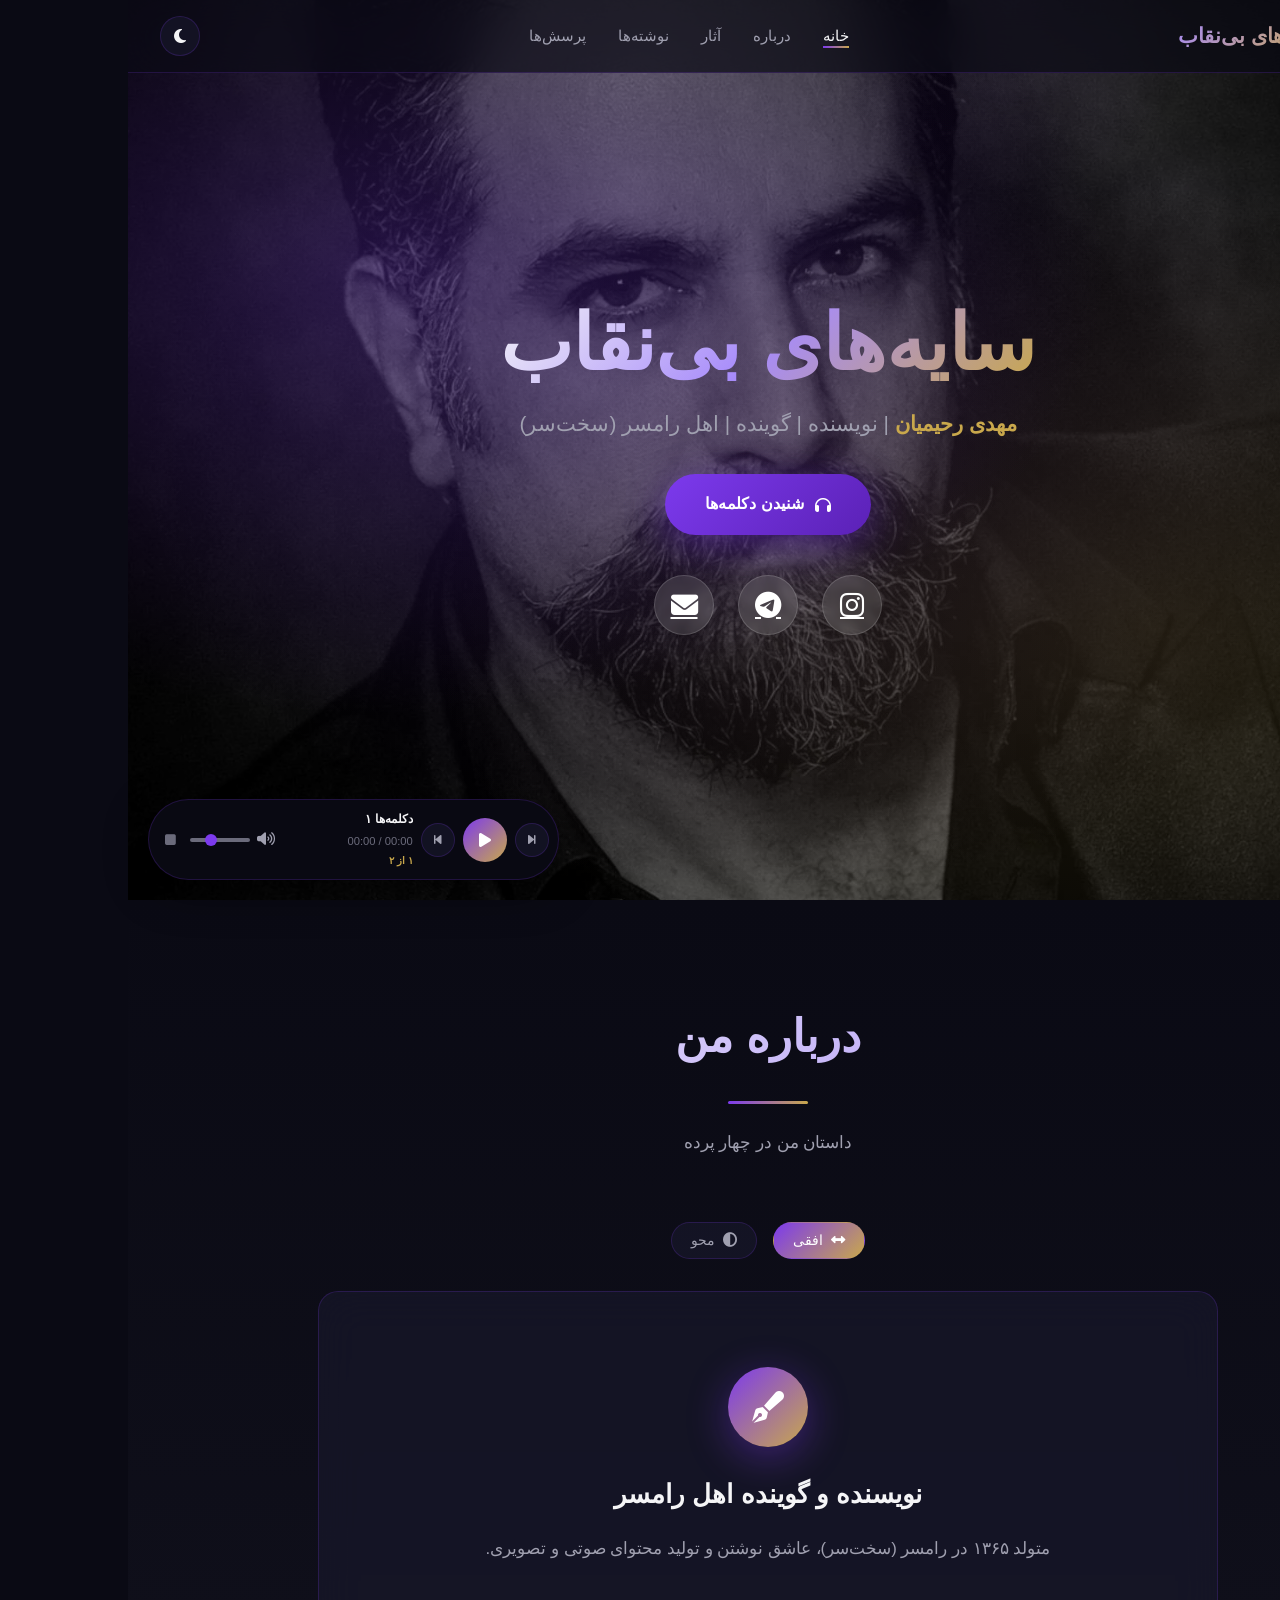
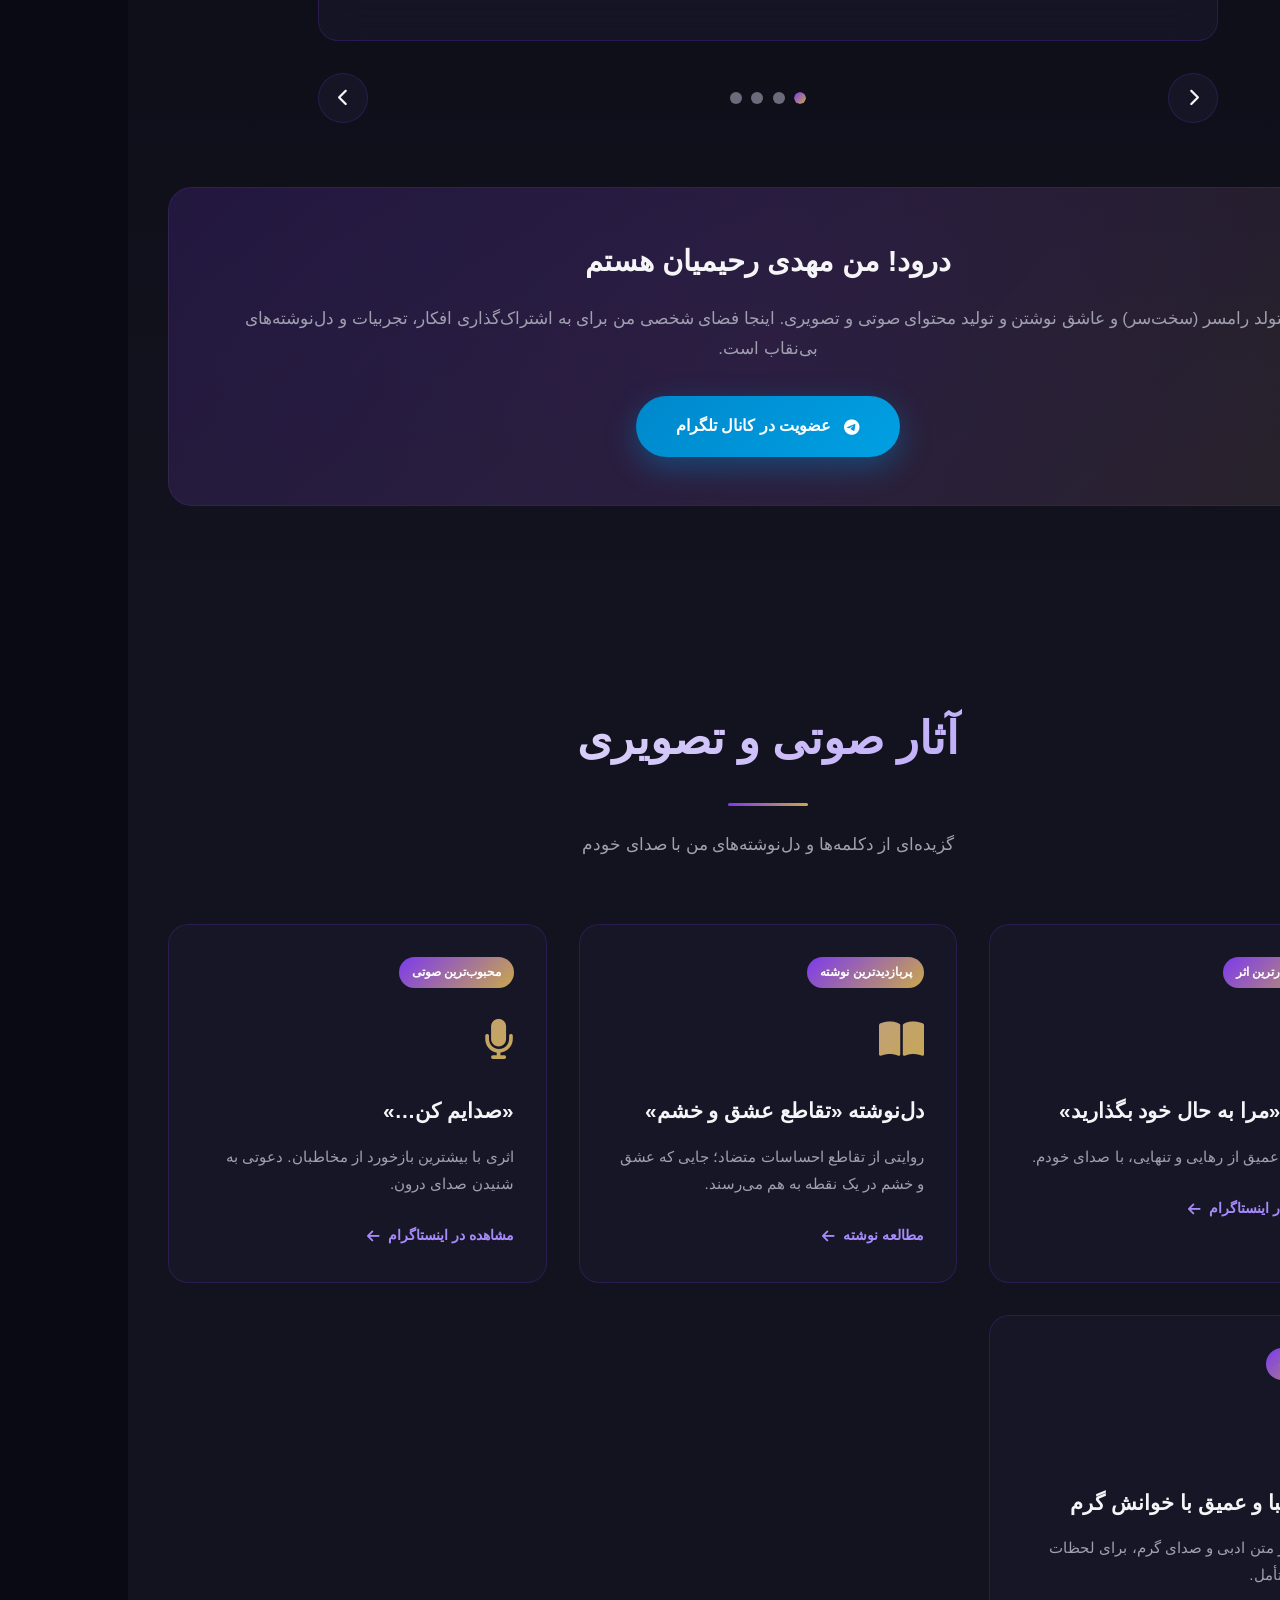
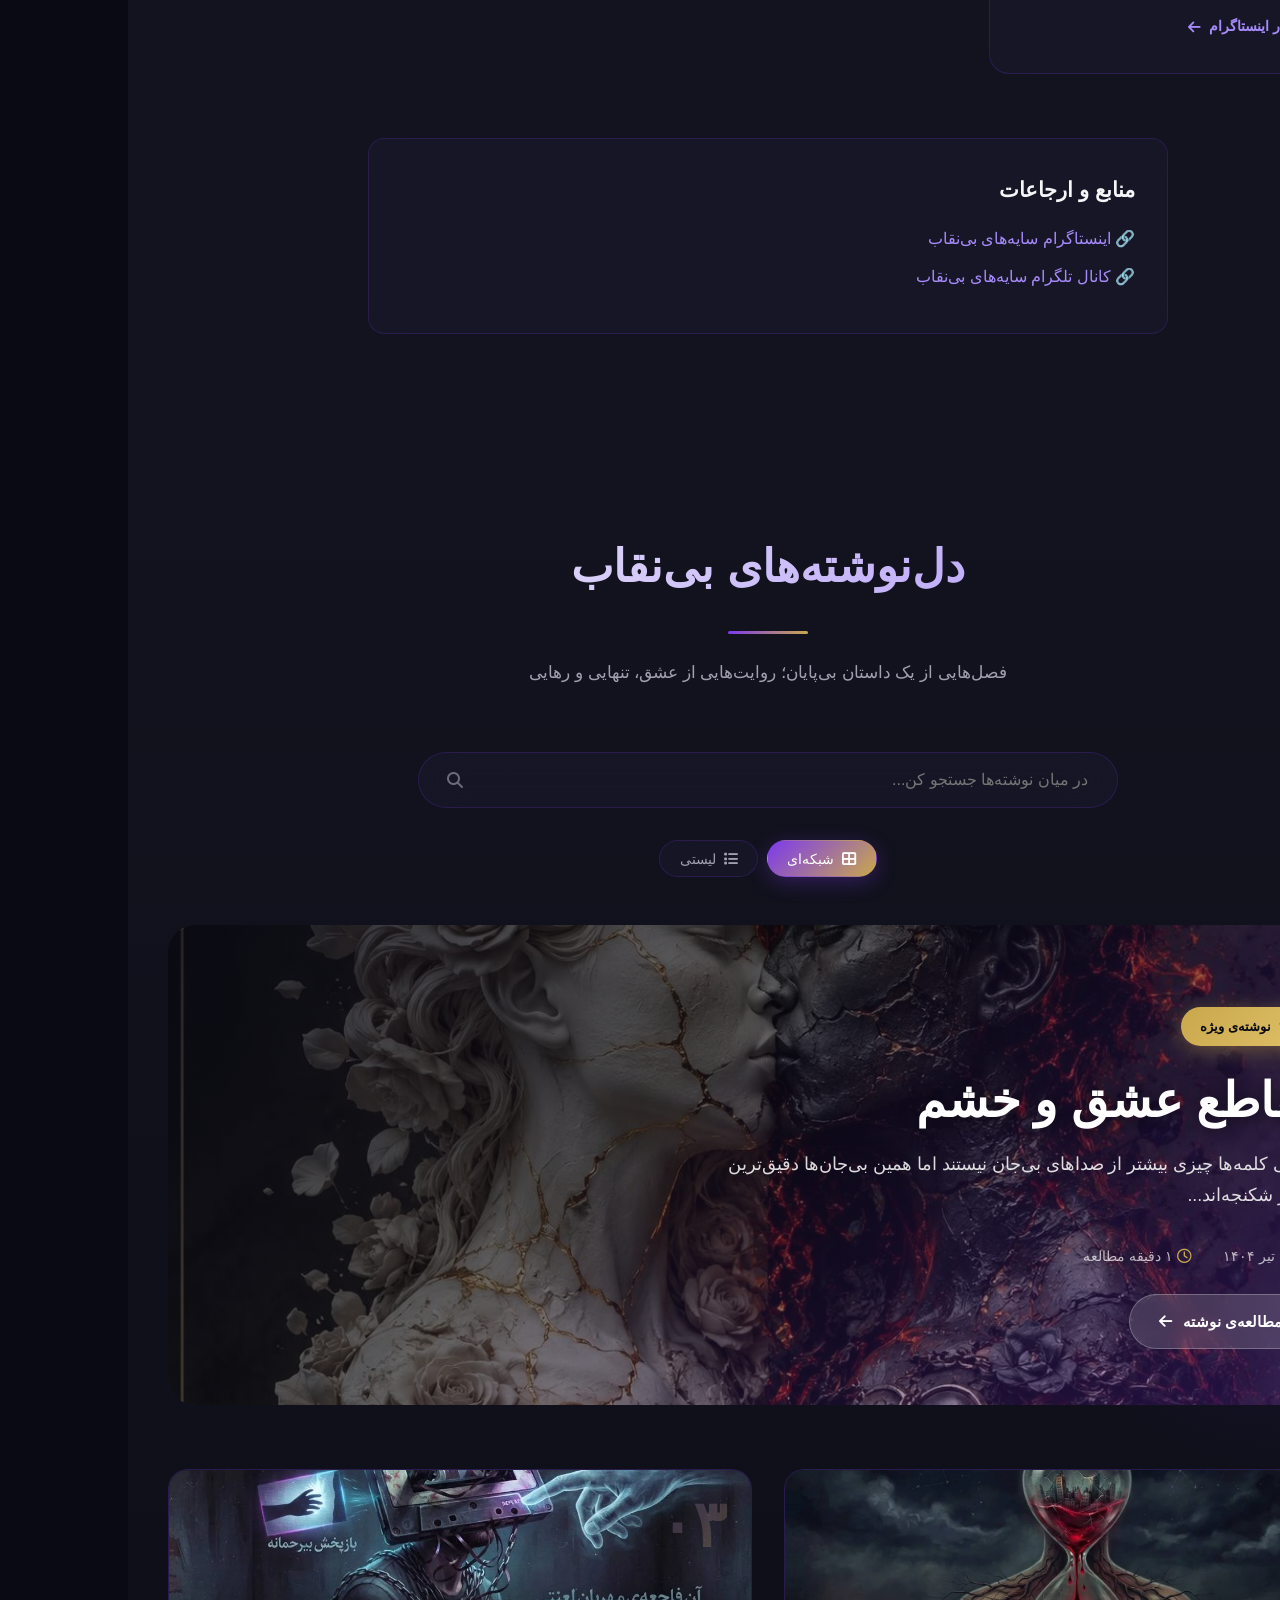
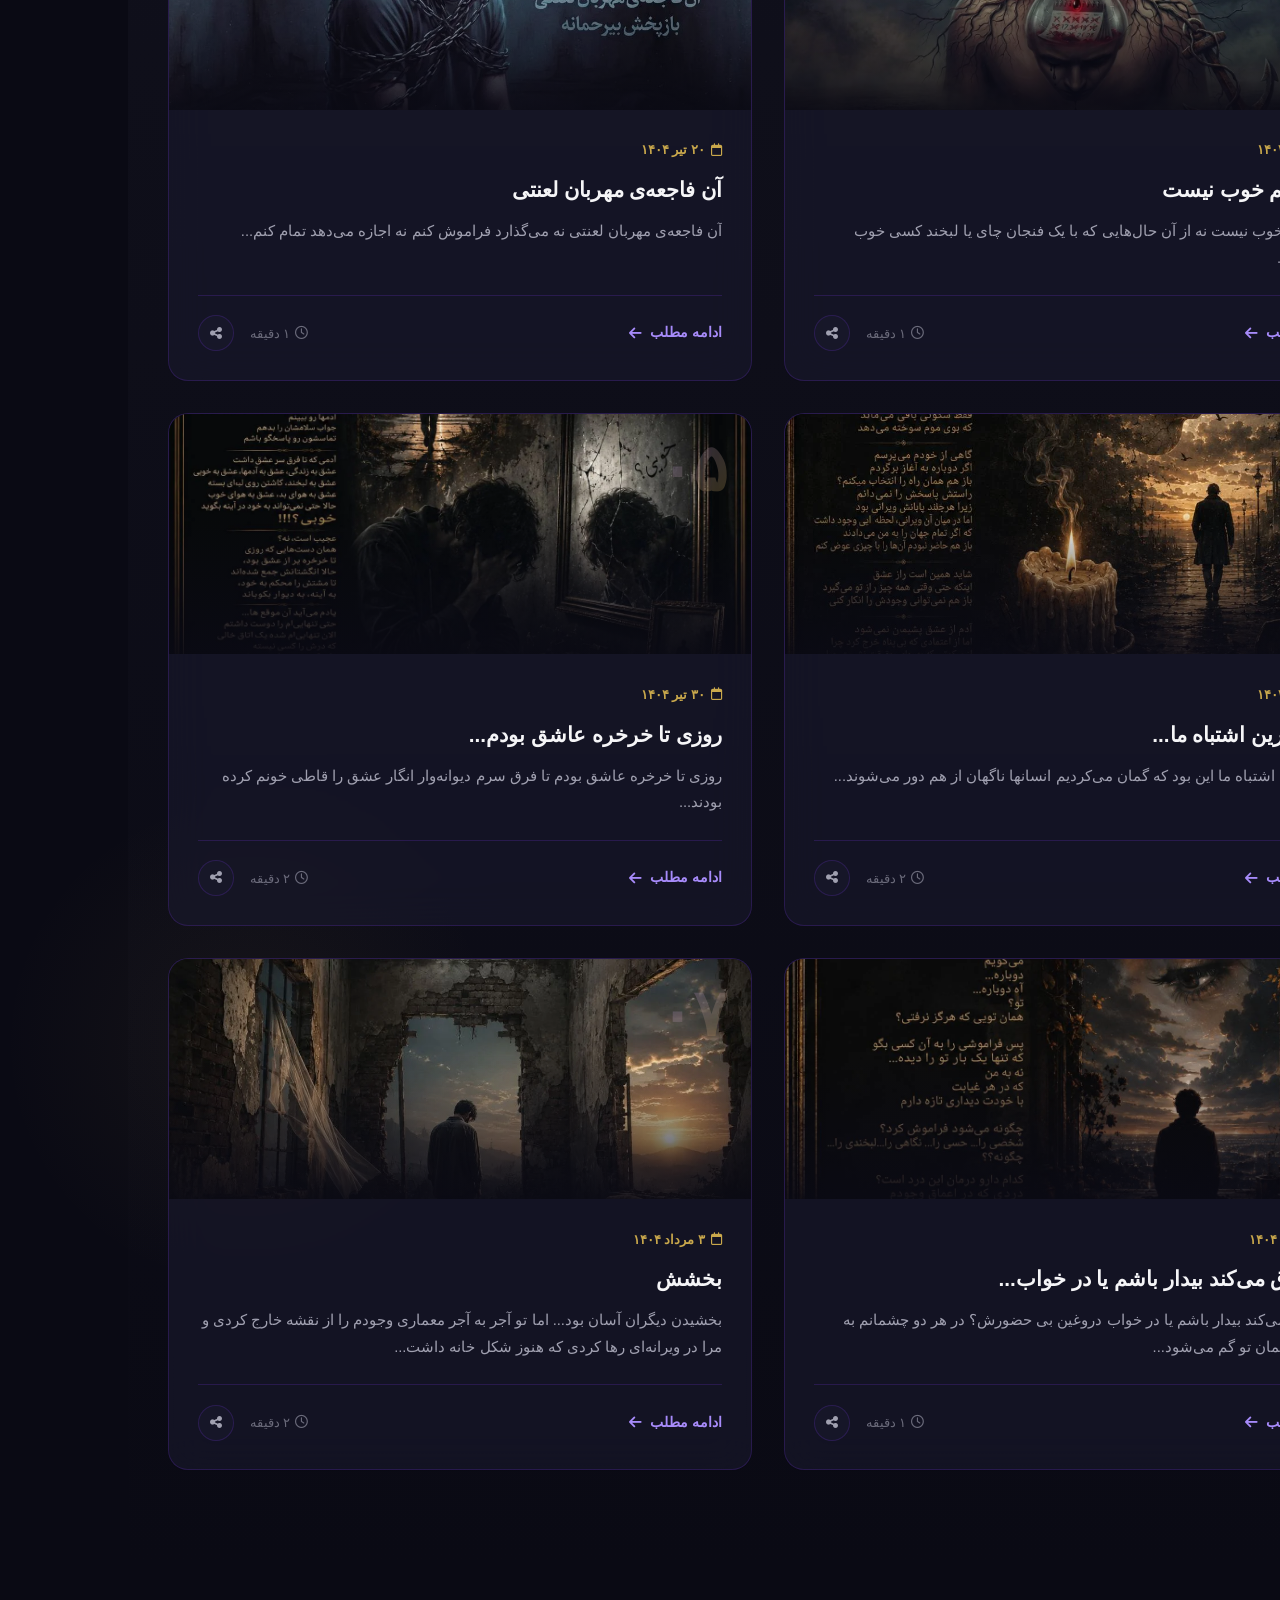
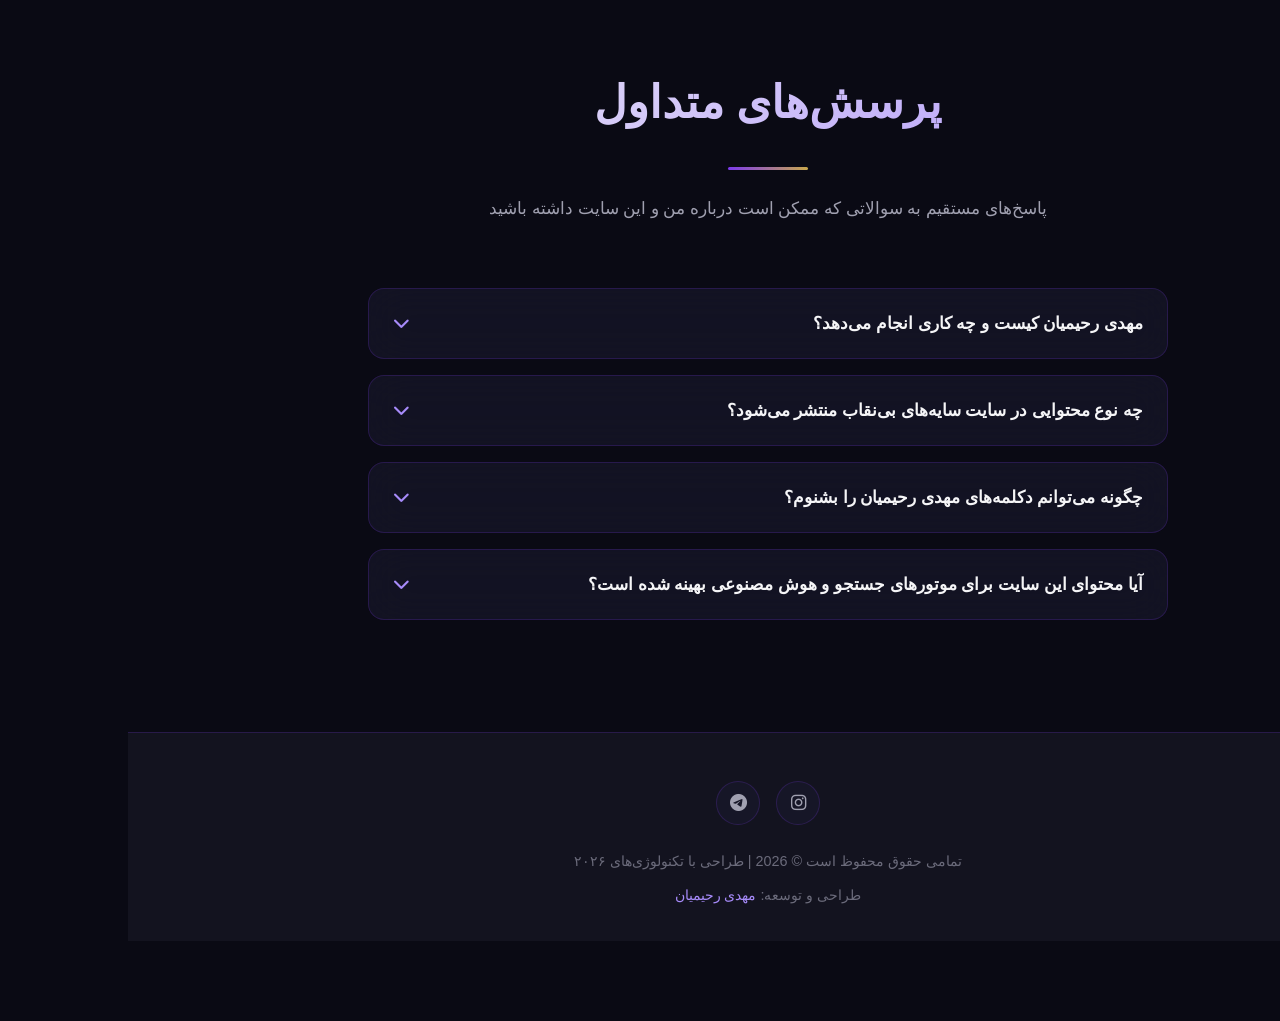
==== commit 0f13f283: "Update index.html" ====
--- a/index.html
+++ b/index.html
@@ -345,7 +345,6 @@
 .post-modal-meta span { display: inline-flex; align-items: center; gap: 0.4rem; }
 .post-modal-meta i { color: var(--gold); }
 .post-modal-body { padding: 0 2.5rem 2rem; color: var(--text-secondary); font-size: 1rem; line-height: 2; }
-/* --- styles for rendered markdown --- */
 .post-modal-body h2 { font-size: 1.6rem; color: var(--text-primary); margin: 2rem 0 1rem 0; padding-right: 0.5rem; border-right: 4px solid var(--gold); }
 .post-modal-body h3 { font-size: 1.3rem; color: var(--text-primary); margin: 1.5rem 0 0.8rem 0; }
 .post-modal-body p { margin-bottom: 1.3rem; }
@@ -353,7 +352,6 @@
 .post-modal-body ul li { position: relative; padding-right: 1.8rem; margin-bottom: 0.6rem; }
 .post-modal-body ul li::before { content: '▸'; position: absolute; right: 0; color: var(--gold); font-weight: bold; }
 .post-modal-body strong { color: var(--gold); font-weight: 700; }
-/* --- Related Posts --- */
 .related-posts-section { margin-top: 3rem; padding-top: 2rem; border-top: 1px solid var(--glass-border); }
 .related-posts-section h3 { font-size: 1.3rem; color: var(--text-primary); margin-bottom: 1.5rem; display: flex; align-items: center; gap: 0.5rem; }
 .related-posts-section h3 i { color: var(--gold); }
@@ -364,7 +362,6 @@
 .related-card .info { display: flex; flex-direction: column; gap: 0.2rem; overflow: hidden; }
 .related-card .info h4 { font-size: 0.95rem; font-weight: 600; margin: 0; white-space: nowrap; overflow: hidden; text-overflow: ellipsis; }
 .related-card .info p { font-size: 0.8rem; color: var(--text-muted); margin: 0; display: -webkit-box; -webkit-line-clamp: 2; -webkit-box-orient: vertical; overflow: hidden; }
-/* --- FAQ inside Post --- */
 .post-faq-section { margin-top: 3rem; padding-top: 2rem; border-top: 1px solid var(--glass-border); }
 .post-faq-section h3 { font-size: 1.3rem; color: var(--text-primary); margin-bottom: 1.5rem; display: flex; align-items: center; gap: 0.5rem; }
 .post-faq-section h3 i { color: var(--gold); }
@@ -433,9 +430,6 @@
 .volume-slider::-webkit-slider-thumb { -webkit-appearance: none; appearance: none; width: 12px; height: 12px; background: var(--purple); border-radius: 50%; cursor: pointer; }
 .stop-btn { background: none; border: none; color: var(--text-muted); cursor: pointer; font-size: 0.9rem; padding: 0.4rem; transition: color 0.3s; flex-shrink: 0; }
 .stop-btn:hover { color: var(--gold); }
-.player-loading { position: absolute; top: -3px; right: -3px; width: 14px; height: 14px; border: 2px solid transparent; border-top-color: var(--gold); border-radius: 50%; animation: spin 0.8s linear infinite; display: none; }
-.play-btn.loading .player-loading { display: block; }
-@keyframes spin { to { transform: rotate(360deg); } }
 .player-error { position: absolute; bottom: 100%; left: 0; right: 0; margin-bottom: 0.5rem; background: rgba(220,38,38,0.95); color: white; padding: 0.6rem 1rem; border-radius: 10px; font-size: 0.8rem; display: none; align-items: center; justify-content: space-between; gap: 0.5rem; }
 .player-error.show { display: flex; }
 .retry-btn { background: white; color: #dc2626; border: none; padding: 0.3rem 0.8rem; border-radius: 15px; cursor: pointer; font-family: var(--font-main); font-size: 0.75rem; font-weight: 600; }
@@ -636,10 +630,11 @@
   </div>
 </footer>
 
+<!-- ═══════════════════ MUSIC PLAYER (نسخه اصلاح‌شده) ═══════════════════ -->
 <div class="music-player">
   <div class="player-error" id="player-error"><span id="player-error-msg">خطا در بارگذاری</span><button class="retry-btn" id="retry-btn">تلاش مجدد</button></div>
   <button class="track-nav-btn" id="prev-track-btn"><i class="fas fa-step-forward"></i></button>
-  <button class="play-btn" id="play-btn"><i class="fas fa-play" id="play-icon"></i><span class="player-loading"></span></button>
+  <button class="play-btn" id="play-btn"><i class="fas fa-play" id="play-icon"></i></button>
   <button class="track-nav-btn" id="next-track-btn"><i class="fas fa-step-backward"></i></button>
   <div class="player-info"><span class="player-title" id="player-title">دکلمه‌ها</span><span class="player-time" id="player-time">00:00 / 00:00</span><span class="track-indicator" id="track-indicator">۱ از ۲</span></div>
   <div class="volume-control"><i class="fas fa-volume-up" id="volume-icon"></i><input type="range" class="volume-slider" id="volume-slider" min="0" max="1" step="0.05" value="0.7" aria-label="کنترل حجم صدا"></div>
@@ -688,7 +683,7 @@
 };
 
 /* ═══════════════════════════════════════════
-   DEFAULT POSTS (ساختار پیشرفته با keywords, faq, relatedPosts)
+   DEFAULT POSTS
 ═══════════════════════════════════════════ */
 const DEFAULT_POSTS = [
   {
@@ -702,11 +697,10 @@
     tag: 'روانشناسی عشق',
     keywords: ['عشق و خشم', 'احساسات متضاد', 'روانشناسی رابطه'],
     readingTime: 8,
-    content: '## چرا عشق و خشم با هم می‌آیند؟\n\nگاهی عشق و خشم در یک نقطه به هم می‌رسند و ما را در تقاطعی غریب رها می‌کنند. نقطه‌ای که نه می‌توانی دوست داشته باشی و نه می‌توانی متنفر باشی.\n\nمن بارها در این تقاطع ایستاده‌ام. روزهایی که دوست داشتن به خشم تبدیل می‌شد و خشم به عشقی عمیق‌تر.\n\n### ریشه روانشناختی این تناقض\n\nعشق واقعی هیچ‌گاه ساده نبوده است. همیشه با ترس آمیخته است، با خشم، با حسادت، با ناامیدی.\n\n**نکات کلیدی:**\n- عشق عمیق همیشه با ترس از دست دادن همراه است\n- خشم ناشی از ناامیدی و انتظار برآورده نشده است\n- پذیرش این تناقض، اولین قدم برای عبور از آن است\n\n## چگونه از این تقاطع عبور کنیم؟\n\nمن یاد گرفته‌ام که در این تقاطع نایستم. یاد گرفته‌ام که عبور کنم.\n\n### ۴ گام عملی برای عبور\n\n**۱. پذیرش احساسات**\nامروز وقتی به عقب نگاه می‌کنم، می‌بینم که تمام آن لحظات سخت، مرا به کسی تبدیل کرده‌اند که امروز هستم.\n\n**۲. درک ریشه خشم**\nچون ویرانی گاهی آغاز ساختن است.\n\n**۳. رها کردن انتظار**\nیاد بگیرید که عشق بدون انتظار، آزادتر است.\n\n**۴. تمرکز بر رشد شخصی**\nهر رابطه‌ای درسی برای رشد شما دارد.\n\n## نتیجه‌گیری\n\nتقاطع عشق و خشم، نقطه‌ای نیست که در آن بمانید. این نقطه، دروازه‌ای است به سوی فهم عمیق‌تر از خود.',
+    content: '## چرا عشق و خشم با هم می‌آیند؟\n\nگاهی عشق و خشم در یک نقطه به هم می‌رسند و ما را در تقاطعی غریب رها می‌کنند. نقطه‌ای که نه می‌توانی دوست داشته باشی و نه می‌توانی متنفر باشی.\n\nمن بارها در این تقاطع ایستاده‌ام. روزهایی که دوست داشتن به خشم تبدیل می‌شد و خشم به عشقی عمیق‌تر.\n\n### ریشه روانشناختی این تناقض\n\nعشق واقعی هیچ‌گاه ساده نبوده است. همیشه با ترس آمیخته است، با خشم، با حسادت، با ناامیدی.\n\n**نکات کلیدی:**\n- عشق عمیق همیشه با ترس از دست دادن همراه است\n- خشم ناشی از ناامیدی و انتظار برآورده نشده است\n- پذیرش این تناقض، اولین قدم برای عبور از آن است',
     faq: [
       { question: 'چرا در عشق همزمان احساس خشم می‌کنیم؟', answer: 'خشم در عشق معمولاً ناشی از ناامیدی، ترس از دست دادن، یا انتظارات برآورده نشده است.' },
-      { question: 'آیا عشق واقعی با خشم همراه است؟', answer: 'بله، عشق عمیق همیشه با طیفی از احساسات از جمله خشم همراه است.' },
-      { question: 'چگونه با خشم در رابطه کنار بیاییم؟', answer: 'پذیرش احساسات، درک ریشه خشم، رها کردن انتظار، و تمرکز بر رشد شخصی.' }
+      { question: 'آیا عشق واقعی با خشم همراه است؟', answer: 'بله، عشق عمیق همیشه با طیفی از احساسات از جمله خشم همراه است.' }
     ],
     relatedPosts: [2, 3]
   },
@@ -721,10 +715,9 @@
     tag: 'افسردگی و تنهایی',
     keywords: ['حال دلم خوب نیست', 'افسردگی', 'تنهایی'],
     readingTime: 7,
-    content: '## چرا حال دلم خوب نیست؟\n\nبعضی روزها حال دلت خوب نیست و نمی‌دانی چرا. فقط می‌دانی که چیزی در درونت شکسته.\n\nصبح از خواب بیدار می‌شوی و احساس می‌کنی یک شبانه‌روز دیگر را باید تحمل کنی.\n\n### دلایل رایج این احساس\n\n- خستگی روحی و جسمی\n- فشارهای زندگی روزمره\n- کمبود ارتباطات معنادار\n\n## چگونه با این احساس کنار بیاییم؟\n\nمن نمی‌خواهم بگویم همه چیز درست می‌شود. اما می‌خواهم بگویم که این حالت هم می‌گذرد.\n\n### ۵ راهکار عملی\n\n**۱. پذیرش احساس**\nدلتنگی می‌آید و می‌رود. غم می‌آید و می‌رود.\n\n**۲. ارتباط با دیگران**\nپس اگر امروز حال دلت خوب نیست، بدان که تنها نیستی.\n\n**۳. فعالیت‌های کوچک**\nگاهی تنها کاری که می‌توانی بکنی، ادامه دادن است.\n\n**۴. مراقبت از خود**\nمن از روزهایی که حالم خوب نبود، بیشتر یاد گرفتم.\n\n**۵. کمک حرفه‌ای**\nاگر این احساس طولانی شد، با یک مشاور صحبت کنید.',
+    content: '## چرا حال دلم خوب نیست؟\n\nبعضی روزها حال دلت خوب نیست و نمی‌دانی چرا. فقط می‌دانی که چیزی در درونت شکسته.\n\nصبح از خواب بیدار می‌شوی و احساس می‌کنی یک شبانه‌روز دیگر را باید تحمل کنی.\n\n### دلایل رایج این احساس\n\n- خستگی روحی و جسمی\n- فشارهای زندگی روزمره\n- کمبود ارتباطات معنادار\n\n## چگونه با این احساس کنار بیاییم؟\n\nمن نمی‌خواهم بگویم همه چیز درست می‌شود. اما می‌خواهم بگویم که این حالت هم می‌گذرد.\n\n### ۵ راهکار عملی\n\n**۱. پذیرش احساس**\nدلتنگی می‌آید و می‌رود. غم می‌آید و می‌رود.\n\n**۲. ارتباط با دیگران**\nپس اگر امروز حال دلت خوب نیست، بدان که تنها نیستی.\n\n**۳. فعالیت‌های کوچک**\nگاهی تنها کاری که می‌توانی بکنی، ادامه دادن است.',
     faq: [
-      { question: 'چرا گاهی بدون دلیل حال دلم خوب نیست؟', answer: 'این احساس می‌تواند ناشی از خستگی روحی، فشارهای پنهان زندگی، یا نیازهای برآورده نشده باشد.' },
-      { question: 'آیا این احساس طبیعی است؟', answer: 'بله، کاملاً طبیعی است. همه انسان‌ها روزهای سختی را تجربه می‌کنند.' }
+      { question: 'چرا گاهی بدون دلیل حال دلم خوب نیست؟', answer: 'این احساس می‌تواند ناشی از خستگی روحی، فشارهای پنهان زندگی، یا نیازهای برآورده نشده باشد.' }
     ],
     relatedPosts: [1, 5]
   },
@@ -739,7 +732,7 @@
     tag: 'عشق و دلتنگی',
     keywords: ['فاجعه مهربان', 'عشق ویرانگر', 'دلتنگی'],
     readingTime: 6,
-    content: '## بعضی آدم‌ها مثل فاجعه‌اند\n\nمی‌آیند و همه‌چیز را ویران می‌کنند، اما آن‌قدر مهربانند که نمی‌توانی از آن‌ها متنفر باشی.\n\nمن چنین آدمی را شناخته‌ام. کسی که با یک لبخند می‌توانست تمام دیوارهایم را فرو بریزد.\n\n### تناقض بزرگ\n\nنمی‌فهمم چگونه می‌توان کسی را دوست داشت و از او ترسید.\n\n## زندگی با تناقض‌ها\n\nاما زندگی پر از همین تناقض‌هاست. پر از آدم‌هایی که هم نجاتند هم فاجعه.\n\nمن یاد گرفته‌ام که با این تناقض‌ها زندگی کنم. یاد گرفته‌ام که گاهی باید رها کرد.\n\nآن فاجعه‌ی مهربان لعنتی رفت. اما رد پایش ماند. در قلبم، در خاطراتم، در نوشته‌هایم.\n\nو برای همین، حتی از او هم سپاسگزارم.',
+    content: '## بعضی آدم‌ها مثل فاجعه‌اند\n\nمی‌آیند و همه‌چیز را ویران می‌کنند، اما آن‌قدر مهربانند که نمی‌توانی از آن‌ها متنفر باشی.\n\nمن چنین آدمی را شناخته‌ام. کسی که با یک لبخند می‌توانست تمام دیوارهایم را فرو بریزد.\n\n### تناقض بزرگ\n\nنمی‌فهمم چگونه می‌توان کسی را دوست داشت و از او ترسید.',
     faq: [
       { question: 'چرا بعضی آدم‌ها همزمان هم خوب و هم بد هستند؟', answer: 'انسان‌ها پیچیده‌اند. هر کسی هم ظرفیت عشق دارد و هم ظرفیت آسیب زدن.' }
     ],
@@ -756,7 +749,7 @@
     tag: 'خودشناسی',
     keywords: ['اشتباه در عشق', 'تغییر دادن دیگران', 'پذیرش'],
     readingTime: 5,
-    content: '## اشتباه بزرگ\n\nبزرگ‌ترین اشتباه ما این بود که فکر کردیم می‌توانیم کسی را تغییر دهیم.\n\nاما آدم‌ها همان‌اند که هستند. با تمام نقص‌ها، با تمام زیبایی‌ها.\n\n## درسی که آموختم\n\nمن این اشتباه را کرده‌ام. بارها. سعی کرده‌ام کسی را آن‌طور که می‌خواهم ببینم.\n\nامروز وقتی عاشق می‌شوم، سعی می‌کنم طرف مقابل را همان‌طور که هست ببینم.\n\nعشق واقعی یعنی پذیرفتن. یعنی دیدن. یعنی بودن. بدون نقاب، بدون توهم، بدون انتظار.\n\nو این، سخت‌ترین و زیباترین کار دنیاست.',
+    content: '## اشتباه بزرگ\n\nبزرگ‌ترین اشتباه ما این بود که فکر کردیم می‌توانیم کسی را تغییر دهیم.\n\nاما آدم‌ها همان‌اند که هستند. با تمام نقص‌ها، با تمام زیبایی‌ها.\n\n## درسی که آموختم\n\nمن این اشتباه را کرده‌ام. بارها. سعی کرده‌ام کسی را آن‌طور که می‌خواهم ببینم.\n\nامروز وقتی عاشق می‌شوم، سعی می‌کنم طرف مقابل را همان‌طور که هست ببینم.',
     faq: [
       { question: 'آیا می‌توان در رابطه افراد را تغییر داد؟', answer: 'خیر، تغییر باید از درون خود فرد باشد. شما فقط می‌توانید الهام‌بخش باشید.' }
     ],
@@ -773,7 +766,7 @@
     tag: 'رهایی و رشد',
     keywords: ['عشق عمیق', 'خودشناسی', 'رهایی از عشق'],
     readingTime: 5,
-    content: '## تا خرخره عاشق بودم\n\nروزی تا خرخره عاشق بودم. آن‌قدر که تمام دنیایم در چشمانش خلاصه می‌شد.\n\nاما دنیا پایان نیافت. من نفس کشیدم. من زنده ماندم.\n\n## فهمیدن دردناک\n\nاین فهمیدن دردناک بود. اما حقیقت همین است. قلب می‌تپد. نفس می‌آید.\n\nمن آن روزها را فراموش نکرده‌ام. هنوز هم گاهی دلتنگ می‌شوم. اما دیگر آن عشق مرا ویران نمی‌کند.\n\nچون فهمیده‌ام که من، قبل از آن عشق، خودم بودم. و بعد از آن عشق، باز هم خودم هستم.\n\nروزی تا خرخره عاشق بودم. امروز تا خرخره خودم را دوست دارم.',
+    content: '## تا خرخره عاشق بودم\n\nروزی تا خرخره عاشق بودم. آن‌قدر که تمام دنیایم در چشمانش خلاصه می‌شد.\n\nاما دنیا پایان نیافت. من نفس کشیدم. من زنده ماندم.\n\n## فهمیدن دردناک\n\nاین فهمیدن دردناک بود. اما حقیقت همین است. قلب می‌تپد. نفس می‌آید.\n\nمن آن روزها را فراموش نکرده‌ام. هنوز هم گاهی دلتنگ می‌شوم.',
     faq: [
       { question: 'آیا می‌توان بعد از یک عشق عمیق دوباره زندگی کرد؟', answer: 'بله، عشق عمیق پایان زندگی نیست. با گذشت زمان و خودشناسی، زندگی رنگ تازه‌ای می‌گیرد.' }
     ],
@@ -790,7 +783,7 @@
     tag: 'فلسفه و دلتنگی',
     keywords: ['دلتنگی', 'فلسفه عشق', 'نبودن معشوق'],
     readingTime: 4,
-    content: '## چه فرق می‌کند؟\n\nچه فرق می‌کند بیدار باشم یا در خواب؟ در هر دو حالت، تو نیستی.\n\nبیداری و خواب، هر دو، تو را به من نشان می‌دهند. در بیداری، در هر چهره‌ای، تو را می‌بینم. در خواب، در هر رویایی، تو را تجربه می‌کنم.\n\n## حقیقت تلخ\n\nاین حالت را نمی‌توان توصیف کرد. حالتی فراتر از همه احساسات.\n\nمن با این حالت زندگی کرده‌ام. روزها، ماه‌ها. و فهمیده‌ام که این حالت هم می‌گذرد. نه با فراموشی، بلکه با پذیرش.\n\nچه فرق می‌کند بیدار باشم یا در خواب؟ امروز می‌گویم: فرق می‌کند. چون در بیداری، من انتخاب می‌کنم که زندگی کنم.',
+    content: '## چه فرق می‌کند؟\n\nچه فرق می‌کند بیدار باشم یا در خواب؟ در هر دو حالت، تو نیستی.\n\nبیداری و خواب، هر دو، تو را به من نشان می‌دهند. در بیداری، در هر چهره‌ای، تو را می‌بینم. در خواب، در هر رویایی، تو را تجربه می‌کنم.\n\n## حقیقت تلخ\n\nاین حالت را نمی‌توان توصیف کرد. حالتی فراتر از همه احساسات.',
     faq: [
       { question: 'چگونه دلتنگی را به پذیرش تبدیل کنیم؟', answer: 'با درک این که نبودن کسی، به معنای نبودن زندگی نیست.' }
     ],
@@ -816,7 +809,8 @@
 };
 
 /* ═══════════════════════════════════════════
-   THEME
+   THEME, MENU, SCROLL, MOUSE LIGHT, PARTICLES, SLIDER
+   (همانند نسخه قبلی - بدون تغییر)
 ═══════════════════════════════════════════ */
 const ThemeManager = {
   init() { const s = Utils.safeStorage.get('theme'); state.theme = s || 'dark'; this.apply(); Utils.$('#theme-toggle').addEventListener('click', ()=>this.toggle()); },
@@ -824,9 +818,6 @@
   toggle() { state.theme = state.theme === 'dark' ? 'light' : 'dark'; Utils.safeStorage.set('theme', state.theme); this.apply(); }
 };
 
-/* ═══════════════════════════════════════════
-   MENU
-═══════════════════════════════════════════ */
 const MenuManager = {
   init() {
     const toggle = Utils.$('#menu-toggle'), menu = Utils.$('#nav-menu');
@@ -835,15 +826,12 @@
   }
 };
 
-/* ═══════════════════════════════════════════
-   SCROLL
-═══════════════════════════════════════════ */
 const ScrollManager = {
   init() {
     const fn = Utils.throttleRAF(() => {
       const y = window.scrollY, h = document.documentElement.scrollHeight - window.innerHeight;
       const p = h > 0 ? (y/h)*100 : 0;
-      const bar = Utils.$('#scroll-progress'); bar.style.width = p+'%'; bar.setAttribute('aria-valuenow', Math.round(p));
+      Utils.$('#scroll-progress').style.width = p+'%';
       Utils.$('#main-header').classList.toggle('scrolled', y > 100);
       Utils.$('#back-to-top').classList.toggle('show', y > 500);
       const sections = ['home','about','works','blog','faq']; const pos = y+200;
@@ -854,19 +842,14 @@
   }
 };
 
-/* ═══════════════════════════════════════════
-   MOUSE LIGHT & PARTICLES
-═══════════════════════════════════════════ */
 const MouseLight = {
   init() { if (window.matchMedia('(prefers-reduced-motion: reduce)').matches) return; const l=Utils.$('#mouse-light'); const fn = Utils.throttleRAF(e=>{ l.style.left=e.clientX+'px'; l.style.top=e.clientY+'px'; }); document.addEventListener('mousemove', fn, {passive:true}); }
 };
+
 const Particles = {
   init() { if (window.matchMedia('(prefers-reduced-motion: reduce)').matches) return; const c=Utils.$('#hero-particles'); const f=document.createDocumentFragment(); for(let i=0;i<20;i++){const p=document.createElement('div');p.className='particle';p.style.left=Math.random()*100+'%';p.style.animationDelay=Math.random()*8+'s';p.style.animationDuration=(6+Math.random()*6)+'s';f.appendChild(p);} c.appendChild(f); }
 };
 
-/* ═══════════════════════════════════════════
-   SLIDER
-═══════════════════════════════════════════ */
 const Slider = {
   init() {
     this.slides = Utils.$$('.slide'); this.dots = Utils.$$('.slider-dot'); this.total = this.slides.length;
@@ -874,7 +857,7 @@
     Utils.$('#next-slide').addEventListener('click', ()=>this.next());
     this.dots.forEach(d=>d.addEventListener('click', ()=>this.goTo(parseInt(d.dataset.index))));
     Utils.$$('.slider-mode-btn').forEach(b=>b.addEventListener('click', ()=>{ Utils.$$('.slider-mode-btn').forEach(x=>{ x.classList.remove('active'); x.setAttribute('aria-pressed','false'); }); b.classList.add('active'); b.setAttribute('aria-pressed','true'); this.setMode(b.dataset.mode); }));
-    const vp = Utils.$('#slider-viewport'); vp.addEventListener('mouseenter', ()=>this.pause()); vp.addEventListener('mouseleave', ()=>this.play()); vp.addEventListener('focus', ()=>this.pause()); vp.addEventListener('blur', ()=>this.play());
+    const vp = Utils.$('#slider-viewport'); vp.addEventListener('mouseenter', ()=>this.pause()); vp.addEventListener('mouseleave', ()=>this.play());
     vp.addEventListener('keydown', e=>{ if(e.key === 'ArrowLeft') this.next(); if(e.key === 'ArrowRight') this.prev(); });
     this.play();
   },
@@ -887,65 +870,345 @@
 };
 
 /* ═══════════════════════════════════════════
-   MUSIC PLAYER (فشرده و کامل)
+   MUSIC PLAYER - نسخه اصلاح‌شده با پشتیبانی از چندین فرمت
 ═══════════════════════════════════════════ */
 const MusicPlayer = {
-  tracks: [{name:'دکلمه‌ها ۱',src:'music.mp3'},{name:'دکلمه‌ها ۲',src:'music2.mp3'}],
-  audio: null, audioContext: null, retryCount:0, maxRetries:3, isPreparing:false, userInteracted:false, wasPlayingBeforeHidden:false,
+  tracks: [
+    {
+      name: 'دکلمه‌ها ۱',
+      sources: [
+        { src: 'music.mp3', type: 'audio/mpeg' },
+        { src: 'music.ogg', type: 'audio/ogg' },
+        { src: 'music.m4a', type: 'audio/mp4' },
+        { src: 'music.wav', type: 'audio/wav' }
+      ]
+    },
+    {
+      name: 'دکلمه‌ها ۲',
+      sources: [
+        { src: 'music2.mp3', type: 'audio/mpeg' },
+        { src: 'music2.ogg', type: 'audio/ogg' },
+        { src: 'music2.m4a', type: 'audio/mp4' },
+        { src: 'music2.wav', type: 'audio/wav' }
+      ]
+    }
+  ],
+  audio: null,
+  retryCount: 0,
+  maxRetries: 3,
+  isPlaying: false,
+  isPreparing: false,
+  userInteracted: false,
+  wasPlayingBeforeHidden: false,
+
   init() {
-    this.audio = new Audio(); this.audio.preload='auto'; this.audio.volume=0.7; this.audio.setAttribute('playsinline',''); this.audio.setAttribute('webkit-playsinline','');
-    this.setupEvents(); this.loadCurrentTrack(); this.updateUI(); this.registerInteraction();
-  },
-  setCrossOrigin() { try { const u = new URL(this.tracks[state.currentTrackIndex].src, window.location.href); if(u.origin !== window.location.origin) this.audio.crossOrigin='anonymous'; else this.audio.removeAttribute('crossorigin'); } catch { this.audio.removeAttribute('crossorigin'); } },
-  initAudioContext() { if(this.audioContext) return; try { const AC = window.AudioContext || window.webkitAudioContext; if(AC){ this.audioContext = new AC(); if(this.audioContext.state === 'suspended') this.resumeAudioContext(); } } catch(e){} },
-  resumeAudioContext() { if(this.audioContext && this.audioContext.state === 'suspended') this.audioContext.resume().catch(()=>{}); },
+    this.audio = new Audio();
+    this.audio.preload = 'auto';
+    this.audio.volume = 0.7;
+    this.audio.setAttribute('playsinline', '');
+    this.audio.setAttribute('webkit-playsinline', '');
+    this.setupEvents();
+    this.loadCurrentTrack();
+    this.updateUI();
+    this.registerInteraction();
+  },
+
+  setCrossOrigin() {
+    try {
+      const url = new URL(this.tracks[state.currentTrackIndex].sources[0].src, window.location.href);
+      if (url.origin !== window.location.origin) {
+        this.audio.crossOrigin = 'anonymous';
+      } else {
+        this.audio.removeAttribute('crossorigin');
+      }
+    } catch {
+      this.audio.removeAttribute('crossorigin');
+    }
+  },
+
+  loadCurrentTrack() {
+    const track = this.tracks[state.currentTrackIndex];
+    this.audio.pause();
+    this.audio.innerHTML = '';
+    track.sources.forEach(s => {
+      const source = document.createElement('source');
+      source.src = s.src;
+      source.type = s.type;
+      this.audio.appendChild(source);
+    });
+    this.setCrossOrigin();
+    this.audio.load();
+  },
+
+  updateUI() {
+    const track = this.tracks[state.currentTrackIndex];
+    const titleEl = Utils.$('#player-title');
+    const indEl = Utils.$('#track-indicator');
+    titleEl.classList.add('track-switching');
+    setTimeout(() => {
+      titleEl.textContent = track.name;
+      titleEl.classList.remove('track-switching');
+    }, 300);
+    indEl.textContent = `${Utils.toPersianDigits(state.currentTrackIndex + 1)} از ${Utils.toPersianDigits(this.tracks.length)}`;
+  },
+
+  setupEvents() {
+    Utils.$('#play-btn').addEventListener('click', e => { e.preventDefault(); this.toggle(); });
+    Utils.$('#stop-btn').addEventListener('click', () => this.stop());
+    Utils.$('#prev-track-btn').addEventListener('click', () => this.prevTrack());
+    Utils.$('#next-track-btn').addEventListener('click', () => this.nextTrack());
+    Utils.$('#volume-slider').addEventListener('input', e => {
+      this.audio.volume = parseFloat(e.target.value);
+      this.updateVolumeIcon();
+    });
+    Utils.$('#retry-btn').addEventListener('click', () => this.retry());
+
+    document.addEventListener('visibilitychange', () => {
+      if (document.hidden && this.isPlaying) this.wasPlayingBeforeHidden = true;
+      else if (!document.hidden && this.wasPlayingBeforeHidden) {
+        this.wasPlayingBeforeHidden = false;
+        if (this.audio.paused && this.isPlaying) this.audio.play().catch(() => {});
+      }
+    });
+
+    this.audio.addEventListener('timeupdate', () => this.updateTime());
+    this.audio.addEventListener('loadedmetadata', () => this.updateTime());
+    this.audio.addEventListener('loadeddata', () => {
+      this.updateTime();
+      Utils.$('#play-btn').classList.remove('loading');
+    });
+    this.audio.addEventListener('canplay', () => {
+      Utils.$('#play-btn').classList.remove('loading');
+      this.isPreparing = false;
+    });
+    this.audio.addEventListener('canplaythrough', () => {
+      Utils.$('#play-btn').classList.remove('loading');
+      this.isPreparing = false;
+    });
+    this.audio.addEventListener('ended', () => {
+      if (this.tracks.length > 1) this.nextTrack(true);
+      else {
+        this.isPlaying = false;
+        Utils.$('#play-icon').className = 'fas fa-play';
+        Utils.$('#play-btn').classList.remove('playing');
+      }
+    });
+    this.audio.addEventListener('error', e => this.handleError(e));
+    this.audio.addEventListener('stalled', () => {
+      if (this.isPlaying) {
+        setTimeout(() => {
+          if (this.audio.paused && this.isPlaying) this.audio.play().catch(() => {});
+        }, 500);
+      }
+    });
+    this.audio.addEventListener('waiting', () => Utils.$('#play-btn').classList.add('loading'));
+    this.audio.addEventListener('playing', () => Utils.$('#play-btn').classList.remove('loading'));
+  },
+
   registerInteraction() {
-    const fn = ()=>{ if(this.userInteracted) return; this.userInteracted=true; this.initAudioContext(); if(this.audio.src){ const p=this.audio.play(); if(p!==undefined) p.then(()=>{this.audio.pause(); this.audio.currentTime=0;}).catch(()=>{}); } document.removeEventListener('touchstart', fn); document.removeEventListener('touchend', fn); document.removeEventListener('click', fn); };
-    document.addEventListener('touchstart', fn, {passive:true}); document.addEventListener('touchend', fn, {passive:true}); document.addEventListener('click', fn, {passive:true});
-  },
-  setupEvents() {
-    Utils.$('#play-btn').addEventListener('click', e=>{ e.preventDefault(); this.toggle(); });
-    Utils.$('#stop-btn').addEventListener('click', ()=>this.stop());
-    Utils.$('#prev-track-btn').addEventListener('click', ()=>this.prevTrack());
-    Utils.$('#next-track-btn').addEventListener('click', ()=>this.nextTrack());
-    Utils.$('#volume-slider').addEventListener('input', e=>{ this.audio.volume=parseFloat(e.target.value); this.updateVolumeIcon(); });
-    Utils.$('#retry-btn').addEventListener('click', ()=>this.retry());
-    document.addEventListener('visibilitychange', ()=>{ if(document.hidden && this.isPlaying) this.wasPlayingBeforeHidden=true; else if(!document.hidden && this.wasPlayingBeforeHidden){ this.wasPlayingBeforeHidden=false; if(this.audio.paused && this.isPlaying) this.audio.play().catch(()=>{}); } });
-    this.audio.addEventListener('timeupdate', ()=>this.updateTime());
-    this.audio.addEventListener('loadedmetadata', ()=>this.updateTime());
-    this.audio.addEventListener('loadeddata', ()=>{ this.updateTime(); Utils.$('#play-btn').classList.remove('loading'); });
-    this.audio.addEventListener('canplay', ()=>{ Utils.$('#play-btn').classList.remove('loading'); this.isPreparing=false; });
-    this.audio.addEventListener('canplaythrough', ()=>{ Utils.$('#play-btn').classList.remove('loading'); this.isPreparing=false; });
-    this.audio.addEventListener('ended', ()=>{ if(this.tracks.length>1) this.nextTrack(true); else { this.isPlaying=false; Utils.$('#play-icon').className='fas fa-play'; Utils.$('#play-btn').classList.remove('playing'); } });
-    this.audio.addEventListener('error', e=>this.handleError(e));
-    this.audio.addEventListener('stalled', ()=>{ if(this.isPlaying){ setTimeout(()=>{ if(this.audio.paused && this.isPlaying) this.audio.play().catch(()=>{}); },500); } });
-    this.audio.addEventListener('waiting', ()=>Utils.$('#play-btn').classList.add('loading'));
-    this.audio.addEventListener('playing', ()=>Utils.$('#play-btn').classList.remove('loading'));
-  },
-  loadCurrentTrack() { const t=this.tracks[state.currentTrackIndex]; this.audio.pause(); this.audio.removeAttribute('src'); this.audio.load(); this.setCrossOrigin(); this.audio.src=t.src; this.audio.preload='auto'; this.audio.load(); },
-  updateUI() { const t=this.tracks[state.currentTrackIndex]; const title=Utils.$('#player-title'); const ind=Utils.$('#track-indicator'); title.classList.add('track-switching'); setTimeout(()=>{ title.textContent=t.name; title.classList.remove('track-switching'); },300); ind.textContent=`${Utils.toPersianDigits(state.currentTrackIndex+1)} از ${Utils.toPersianDigits(this.tracks.length)}`; },
-  toggle(){ this.initAudioContext(); this.resumeAudioContext(); if(this.isPlaying){ this.audio.pause(); this.isPlaying=false; Utils.$('#play-icon').className='fas fa-play'; Utils.$('#play-btn').classList.remove('playing','loading'); } else { this.playAudio(); } },
-  playAudio(){ Utils.$('#play-btn').classList.add('loading'); this.isPreparing=true; const p=this.audio.play(); if(p!==undefined){ p.then(()=>{ this.isPlaying=true; Utils.$('#play-icon').className='fas fa-pause'; Utils.$('#play-btn').classList.add('playing'); Utils.$('#play-btn').classList.remove('loading'); Utils.$('#player-error').classList.remove('show'); this.retryCount=0; }).catch(err=>this.handlePlayError(err)); } else { this.isPlaying=true; Utils.$('#play-icon').className='fas fa-pause'; Utils.$('#play-btn').classList.add('playing'); Utils.$('#play-btn').classList.remove('loading'); } },
-  handlePlayError(err){ const name=err?err.name:''; const msg=err?err.message:''; Utils.$('#play-btn').classList.remove('loading'); this.isPreparing=false; if(name==='NotAllowedError'||name==='SecurityError'){ if(this.retryCount<this.maxRetries){ this.retryCount++; setTimeout(()=>{ this.resumeAudioContext(); this.playAudio(); },100); } else { this.showError('برای پخش، یک بار دیگر روی دکمه بزنید'); } return; } if(name==='AbortError') return; if(name==='NotFoundError'||msg.includes('Failed to load')){ this.showError('فایل صوتی در دسترس نیست'); return; } if(this.retryCount<this.maxRetries){ this.retryCount++; setTimeout(()=>{ this.loadCurrentTrack(); setTimeout(()=>this.playAudio(),200); },300); } else { this.showError('خطا در پخش - لطفاً دوباره تلاش کنید'); } },
-  handleError(e){ if(this.isPreparing) return; const err=this.audio.error; if(!err) return; if(err.code===MediaError.MEDIA_ERR_NETWORK){ if(this.retryCount<this.maxRetries){ this.retryCount++; setTimeout(()=>{ this.loadCurrentTrack(); if(this.isPlaying) this.playAudio(); },1000); } else { this.showError('خطای شبکه - اتصال اینترنت را بررسی کنید'); } return; } if(err.code===MediaError.MEDIA_ERR_DECODE){ this.showError('فایل صوتی قابل پخش نیست'); return; } if(err.code===MediaError.MEDIA_ERR_SRC_NOT_SUPPORTED){ this.showError('فرمت فایل پشتیبانی نمی‌شود'); return; } if(this.retryCount<this.maxRetries){ this.retryCount++; setTimeout(()=>{ this.loadCurrentTrack(); if(this.isPlaying) this.playAudio(); },1000); } },
-  showError(msg){ Utils.$('#player-error-msg').textContent=msg; Utils.$('#player-error').classList.add('show'); this.isPlaying=false; Utils.$('#play-icon').className='fas fa-play'; Utils.$('#play-btn').classList.remove('playing','loading'); setTimeout(()=>Utils.$('#player-error').classList.remove('show'),5000); },
-  nextTrack(auto=false){ const was=this.isPlaying||auto; state.currentTrackIndex=(state.currentTrackIndex+1)%this.tracks.length; this.loadCurrentTrack(); this.updateUI(); if(was){ this.retryCount=0; let played=false; const cb=()=>{ if(played) return; played=true; this.playAudio(); }; this.audio.addEventListener('canplay', cb, {once:true}); setTimeout(()=>{ if(!this.isPlaying && was) cb(); },1000); } showToast(`🎵 ${this.tracks[state.currentTrackIndex].name}`); },
-  prevTrack(){ const was=this.isPlaying; state.currentTrackIndex=(state.currentTrackIndex-1+this.tracks.length)%this.tracks.length; this.loadCurrentTrack(); this.updateUI(); if(was){ this.retryCount=0; let played=false; const cb=()=>{ if(played) return; played=true; this.playAudio(); }; this.audio.addEventListener('canplay', cb, {once:true}); setTimeout(()=>{ if(!this.isPlaying && was) cb(); },1000); } showToast(`🎵 ${this.tracks[state.currentTrackIndex].name}`); },
-  stop(){ this.audio.pause(); this.audio.currentTime=0; this.isPlaying=false; this.retryCount=0; Utils.$('#play-icon').className='fas fa-play'; Utils.$('#play-btn').classList.remove('playing','loading'); Utils.$('#player-time').textContent='00:00 / 00:00'; Utils.$('#player-error').classList.remove('show'); },
-  retry(){ Utils.$('#player-error').classList.remove('show'); this.retryCount=0; this.loadCurrentTrack(); setTimeout(()=>this.playAudio(),200); },
-  updateTime(){ const c=this.audio.currentTime||0, d=this.audio.duration||0; Utils.$('#player-time').textContent=`${Utils.formatTime(c)} / ${Utils.formatTime(d)}`; },
-  updateVolumeIcon(){ const v=this.audio.volume; const i=Utils.$('#volume-icon'); if(v===0) i.className='fas fa-volume-mute'; else if(v<0.5) i.className='fas fa-volume-down'; else i.className='fas fa-volume-up'; }
+    const fn = () => {
+      if (this.userInteracted) return;
+      this.userInteracted = true;
+      if (this.audio.src) {
+        const p = this.audio.play();
+        if (p !== undefined) p.then(() => { this.audio.pause(); this.audio.currentTime = 0; }).catch(() => {});
+      }
+      document.removeEventListener('touchstart', fn);
+      document.removeEventListener('touchend', fn);
+      document.removeEventListener('click', fn);
+    };
+    document.addEventListener('touchstart', fn, { passive: true });
+    document.addEventListener('touchend', fn, { passive: true });
+    document.addEventListener('click', fn, { passive: true });
+  },
+
+  toggle() {
+    if (this.isPlaying) {
+      this.audio.pause();
+      this.isPlaying = false;
+      Utils.$('#play-icon').className = 'fas fa-play';
+      Utils.$('#play-btn').classList.remove('playing', 'loading');
+    } else {
+      this.playAudio();
+    }
+  },
+
+  playAudio() {
+    Utils.$('#play-btn').classList.add('loading');
+    this.isPreparing = true;
+    const p = this.audio.play();
+    if (p !== undefined) {
+      p.then(() => {
+        this.isPlaying = true;
+        Utils.$('#play-icon').className = 'fas fa-pause';
+        Utils.$('#play-btn').classList.add('playing');
+        Utils.$('#play-btn').classList.remove('loading');
+        Utils.$('#player-error').classList.remove('show');
+        this.retryCount = 0;
+      }).catch(err => this.handlePlayError(err));
+    } else {
+      this.isPlaying = true;
+      Utils.$('#play-icon').className = 'fas fa-pause';
+      Utils.$('#play-btn').classList.add('playing');
+      Utils.$('#play-btn').classList.remove('loading');
+    }
+  },
+
+  handlePlayError(err) {
+    const name = err ? err.name : '';
+    const msg = err ? err.message : '';
+    Utils.$('#play-btn').classList.remove('loading');
+    this.isPreparing = false;
+    if (name === 'NotAllowedError' || name === 'SecurityError') {
+      if (this.retryCount < this.maxRetries) {
+        this.retryCount++;
+        setTimeout(() => this.playAudio(), 100);
+      } else {
+        this.showError('برای پخش، یک بار دیگر روی دکمه بزنید');
+      }
+      return;
+    }
+    if (name === 'AbortError') return;
+    if (name === 'NotFoundError' || msg.includes('Failed to load')) {
+      this.showError('فایل صوتی در دسترس نیست');
+      return;
+    }
+    if (this.retryCount < this.maxRetries) {
+      this.retryCount++;
+      setTimeout(() => {
+        this.loadCurrentTrack();
+        setTimeout(() => this.playAudio(), 200);
+      }, 300);
+    } else {
+      this.showError('خطا در پخش - لطفاً دوباره تلاش کنید');
+    }
+  },
+
+  handleError(e) {
+    if (this.isPreparing) return;
+    const err = this.audio.error;
+    if (!err) return;
+    if (err.code === MediaError.MEDIA_ERR_NETWORK) {
+      if (this.retryCount < this.maxRetries) {
+        this.retryCount++;
+        setTimeout(() => {
+          this.loadCurrentTrack();
+          if (this.isPlaying) this.playAudio();
+        }, 1000);
+      } else {
+        this.showError('خطای شبکه - اتصال اینترنت را بررسی کنید');
+      }
+      return;
+    }
+    if (err.code === MediaError.MEDIA_ERR_DECODE) {
+      this.showError('فایل صوتی قابل پخش نیست');
+      return;
+    }
+    if (err.code === MediaError.MEDIA_ERR_SRC_NOT_SUPPORTED) {
+      this.showError('فرمت فایل پشتیبانی نمی‌شود');
+      return;
+    }
+    if (this.retryCount < this.maxRetries) {
+      this.retryCount++;
+      setTimeout(() => {
+        this.loadCurrentTrack();
+        if (this.isPlaying) this.playAudio();
+      }, 1000);
+    }
+  },
+
+  showError(msg) {
+    Utils.$('#player-error-msg').textContent = msg;
+    Utils.$('#player-error').classList.add('show');
+    this.isPlaying = false;
+    Utils.$('#play-icon').className = 'fas fa-play';
+    Utils.$('#play-btn').classList.remove('playing', 'loading');
+    setTimeout(() => Utils.$('#player-error').classList.remove('show'), 5000);
+  },
+
+  nextTrack(auto = false) {
+    const was = this.isPlaying || auto;
+    state.currentTrackIndex = (state.currentTrackIndex + 1) % this.tracks.length;
+    this.loadCurrentTrack();
+    this.updateUI();
+    if (was) {
+      this.retryCount = 0;
+      let played = false;
+      const cb = () => {
+        if (played) return;
+        played = true;
+        this.playAudio();
+      };
+      this.audio.addEventListener('canplay', cb, { once: true });
+      setTimeout(() => {
+        if (!this.isPlaying && was) cb();
+      }, 1000);
+    }
+    showToast(`🎵 ${this.tracks[state.currentTrackIndex].name}`);
+  },
+
+  prevTrack() {
+    const was = this.isPlaying;
+    state.currentTrackIndex = (state.currentTrackIndex - 1 + this.tracks.length) % this.tracks.length;
+    this.loadCurrentTrack();
+    this.updateUI();
+    if (was) {
+      this.retryCount = 0;
+      let played = false;
+      const cb = () => {
+        if (played) return;
+        played = true;
+        this.playAudio();
+      };
+      this.audio.addEventListener('canplay', cb, { once: true });
+      setTimeout(() => {
+        if (!this.isPlaying && was) cb();
+      }, 1000);
+    }
+    showToast(`🎵 ${this.tracks[state.currentTrackIndex].name}`);
+  },
+
+  stop() {
+    this.audio.pause();
+    this.audio.currentTime = 0;
+    this.isPlaying = false;
+    this.retryCount = 0;
+    Utils.$('#play-icon').className = 'fas fa-play';
+    Utils.$('#play-btn').classList.remove('playing', 'loading');
+    Utils.$('#player-time').textContent = '00:00 / 00:00';
+    Utils.$('#player-error').classList.remove('show');
+  },
+
+  retry() {
+    Utils.$('#player-error').classList.remove('show');
+    this.retryCount = 0;
+    this.loadCurrentTrack();
+    setTimeout(() => this.playAudio(), 200);
+  },
+
+  updateTime() {
+    const c = this.audio.currentTime || 0;
+    const d = this.audio.duration || 0;
+    Utils.$('#player-time').textContent = `${Utils.formatTime(c)} / ${Utils.formatTime(d)}`;
+  },
+
+  updateVolumeIcon() {
+    const v = this.audio.volume;
+    const i = Utils.$('#volume-icon');
+    if (v === 0) i.className = 'fas fa-volume-mute';
+    else if (v < 0.5) i.className = 'fas fa-volume-down';
+    else i.className = 'fas fa-volume-up';
+  }
 };
 
 /* ═══════════════════════════════════════════
-   BLOG MANAGER (نسخه کامل با مارک‌داون، نوشته‌های مرتبط، FAQ)
+   BLOG MANAGER (با پشتیبانی از Markdown)
 ═══════════════════════════════════════════ */
 const BlogManager = {
   _lastFocused: null,
   init() {
     this.loadPosts();
-    const debounced = Utils.debounce((v) => this.search(v), 300);
-    Utils.$('#blog-search').addEventListener('input', e => debounced(e.target.value));
+    Utils.$('#blog-search').addEventListener('input', Utils.debounce((e) => this.search(e.target.value), 300));
     Utils.$('#post-modal-close').addEventListener('click', ()=>this.closeModal());
     Utils.$('#post-modal').addEventListener('click', e=>{ if(e.target === Utils.$('#post-modal')) this.closeModal(); });
     document.addEventListener('keydown', e=>{ if(e.key==='Escape' && Utils.$('#post-modal').classList.contains('active')) this.closeModal(); });
@@ -973,7 +1236,6 @@
   },
   search(q){ const s=q.toLowerCase().trim(); if(!s){ this.renderList(state.posts); return; } const f=state.posts.filter(p=>p.title.includes(s)||p.excerpt.includes(s)||p.content.includes(s)); this.renderList(f); },
 
-  /* ── Render Markdown ── */
   renderMarkdown(content) {
     const lines = content.split('\n');
     let html = '', listBuffer = [];
@@ -992,14 +1254,12 @@
     return html;
   },
 
-  /* ── Render Related Posts ── */
   renderRelatedPosts(postIds) {
     const related = state.posts.filter(p => postIds.includes(p.id));
     if(!related.length) return '';
     return `<div class="related-posts-section"><h3><i class="fas fa-link"></i> نوشته‌های مرتبط</h3><div class="related-grid">${related.map(p => `<a href="#post/${p.slug}" class="related-card" onclick="event.preventDefault(); BlogManager.showPostModal('${p.slug}')"><img src="${Utils.safeURL(p.image)}" alt="${Utils.escapeHTML(p.title)}" loading="lazy"><div class="info"><h4>${Utils.escapeHTML(p.title)}</h4><p>${Utils.escapeHTML(p.excerpt.substring(0,60))}...</p></div></a>`).join('')}</div></div>`;
   },
 
-  /* ── Render Post FAQ ── */
   renderPostFAQ(faq) {
     if(!faq || !faq.length) return '';
     return `<div class="post-faq-section"><h3><i class="fas fa-question-circle"></i> سوالات متداول</h3>${faq.map(item => `<div class="post-faq-item"><h4>${Utils.escapeHTML(item.question)}</h4><p>${Utils.escapeHTML(item.answer)}</p></div>`).join('')}</div>`;
@@ -1057,11 +1317,9 @@
     set('meta[property="og:description"]','content', post.excerpt);
     set('meta[property="og:url"]','content', `${window.location.origin}${window.location.pathname}#post/${post.slug}`);
     set('meta[property="og:image"]','content', post.image);
-    // JSON-LD Article
     let s=document.querySelector('script[data-blog-posting]');
     if(!s){ s=document.createElement('script'); s.type='application/ld+json'; s.dataset.blogPosting='true'; document.head.appendChild(s); }
-    s.textContent=JSON.stringify({"@context":"https://schema.org","@type":"Article","headline":post.title,"description":post.excerpt,"image":post.image,"datePublished":post.dateISO,"author":{"@type":"Person","name":"مهدی رحیمیان"},"publisher":{"@type":"Organization","name":"سایه‌های بی‌نقاب","logo":{"@type":"ImageObject","url":"https://sayehayebineghab.ir/logo.png"}},"keywords":post.keywords?post.keywords.join(', '):'',"speakable":{"@type":"SpeakableSpecification","cssSelector":[".post-modal-title",".post-modal-body"]}});
-    // FAQ Schema
+    s.textContent=JSON.stringify({"@context":"https://schema.org","@type":"Article","headline":post.title,"description":post.excerpt,"image":post.image,"datePublished":post.dateISO,"author":{"@type":"Person","name":"مهدی رحیمیان"},"publisher":{"@type":"Organization","name":"سایه‌های بی‌نقاب","logo":{"@type":"ImageObject","url":"https://sayehayebineghab.ir/logo.png"}},"keywords":post.keywords?post.keywords.join(', '):''});
     if(post.faq && post.faq.length>0){ let fs=document.querySelector('script[data-faq-post]'); if(!fs){ fs=document.createElement('script'); fs.type='application/ld+json'; fs.dataset.faqPost='true'; document.head.appendChild(fs); } fs.textContent=JSON.stringify({"@context":"https://schema.org","@type":"FAQPage","mainEntity":post.faq.map(f=>({"@type":"Question","name":f.question,"acceptedAnswer":{"@type":"Answer","text":f.answer}}))}); }
   },
   resetMeta() {
@@ -1081,7 +1339,7 @@
 };
 
 /* ═══════════════════════════════════════════
-   FAQ MANAGER
+   FAQ
 ═══════════════════════════════════════════ */
 const FAQManager = {
   init() {
@@ -1096,7 +1354,7 @@
 };
 
 /* ═══════════════════════════════════════════
-   HISTORY & INIT
+   POPSTATE & INIT
 ═══════════════════════════════════════════ */
 window.addEventListener('popstate', e=>{ if(e.state&&e.state.post) BlogManager.showPostModal(e.state.post,true); else BlogManager.closeModal(true); });
 
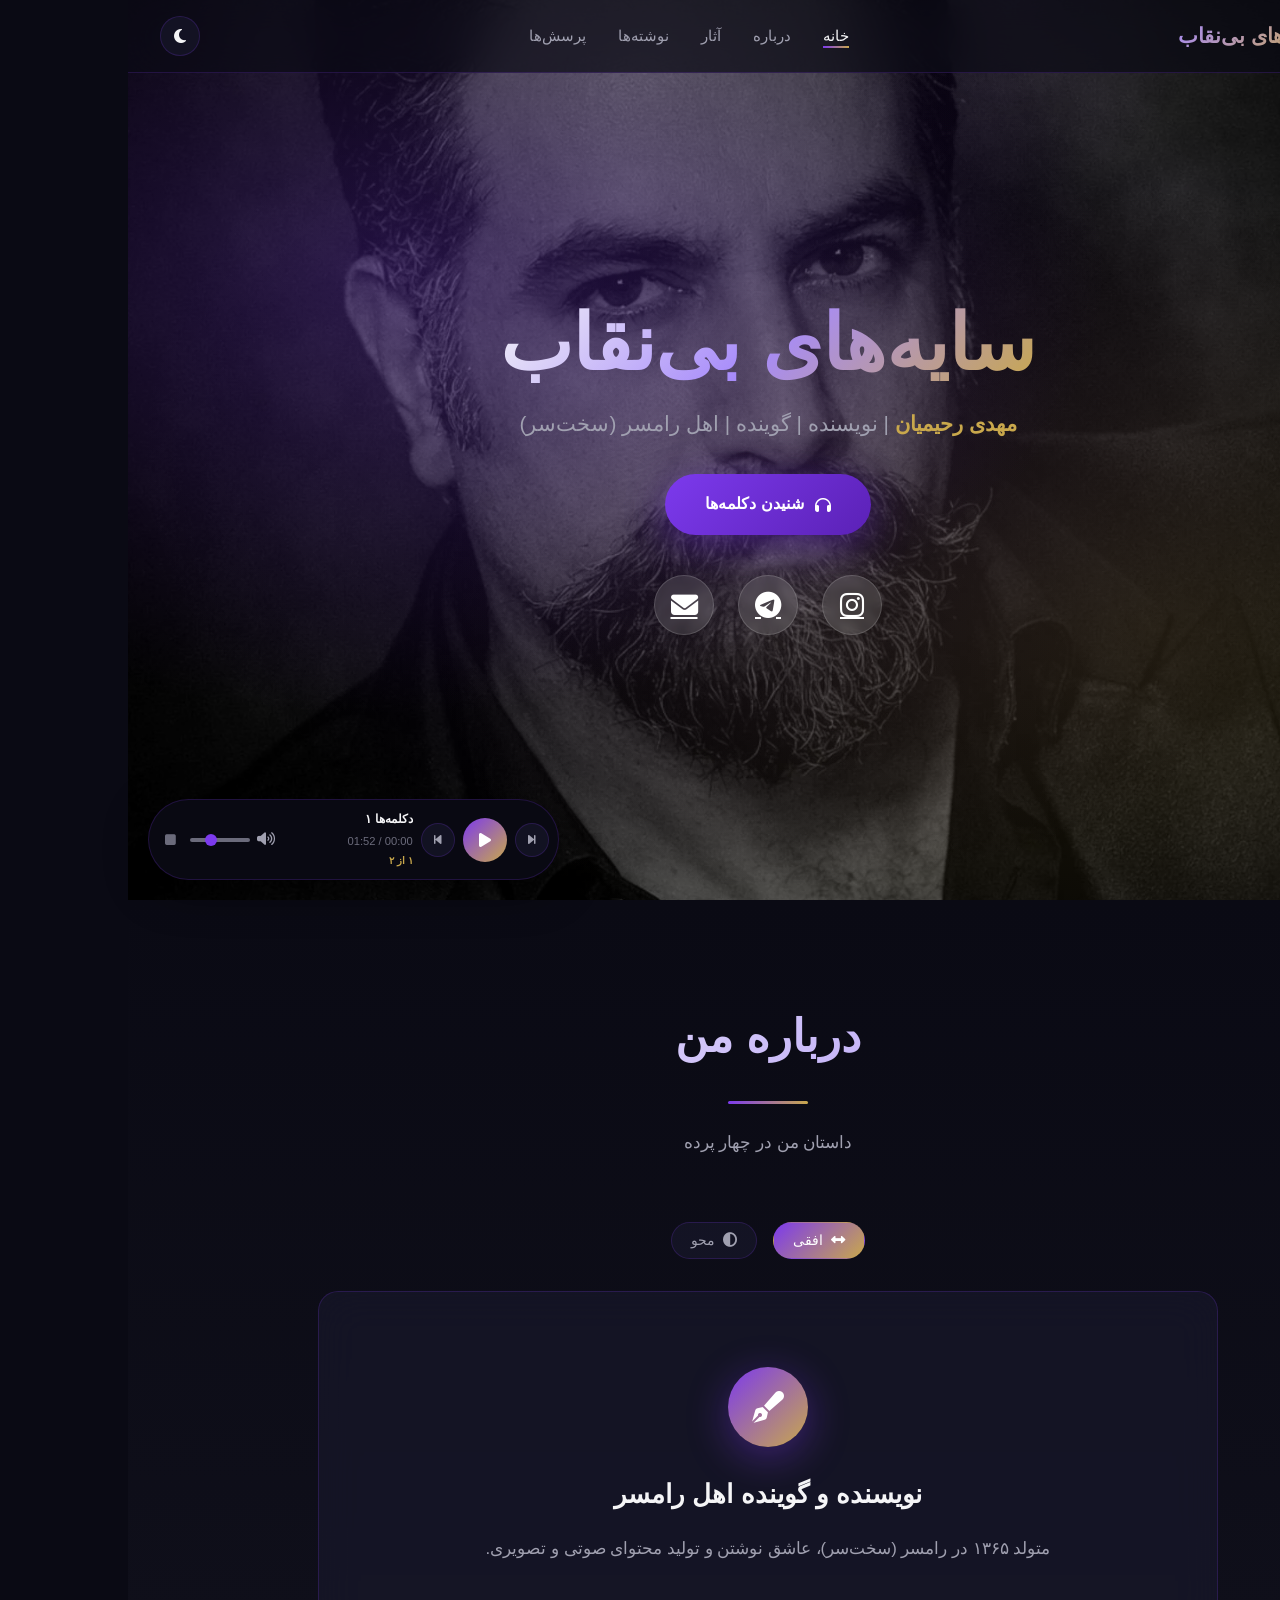
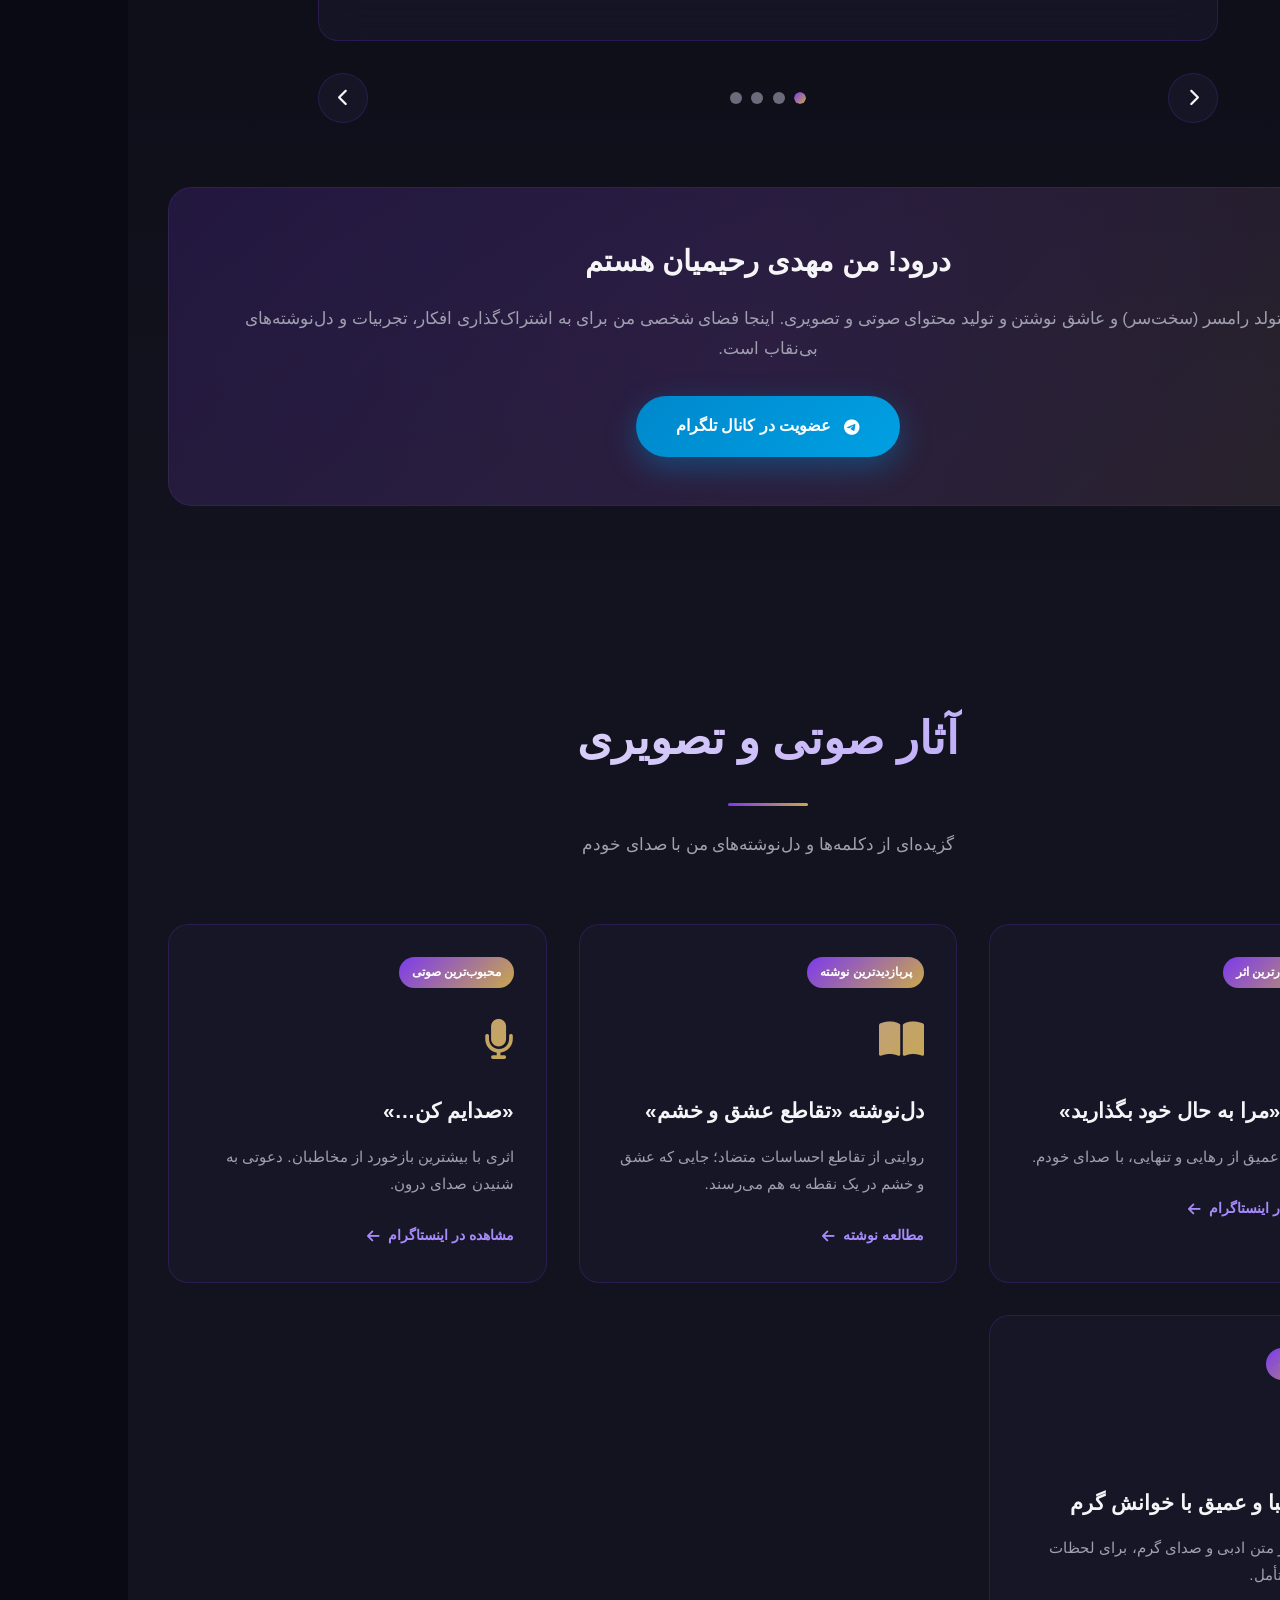
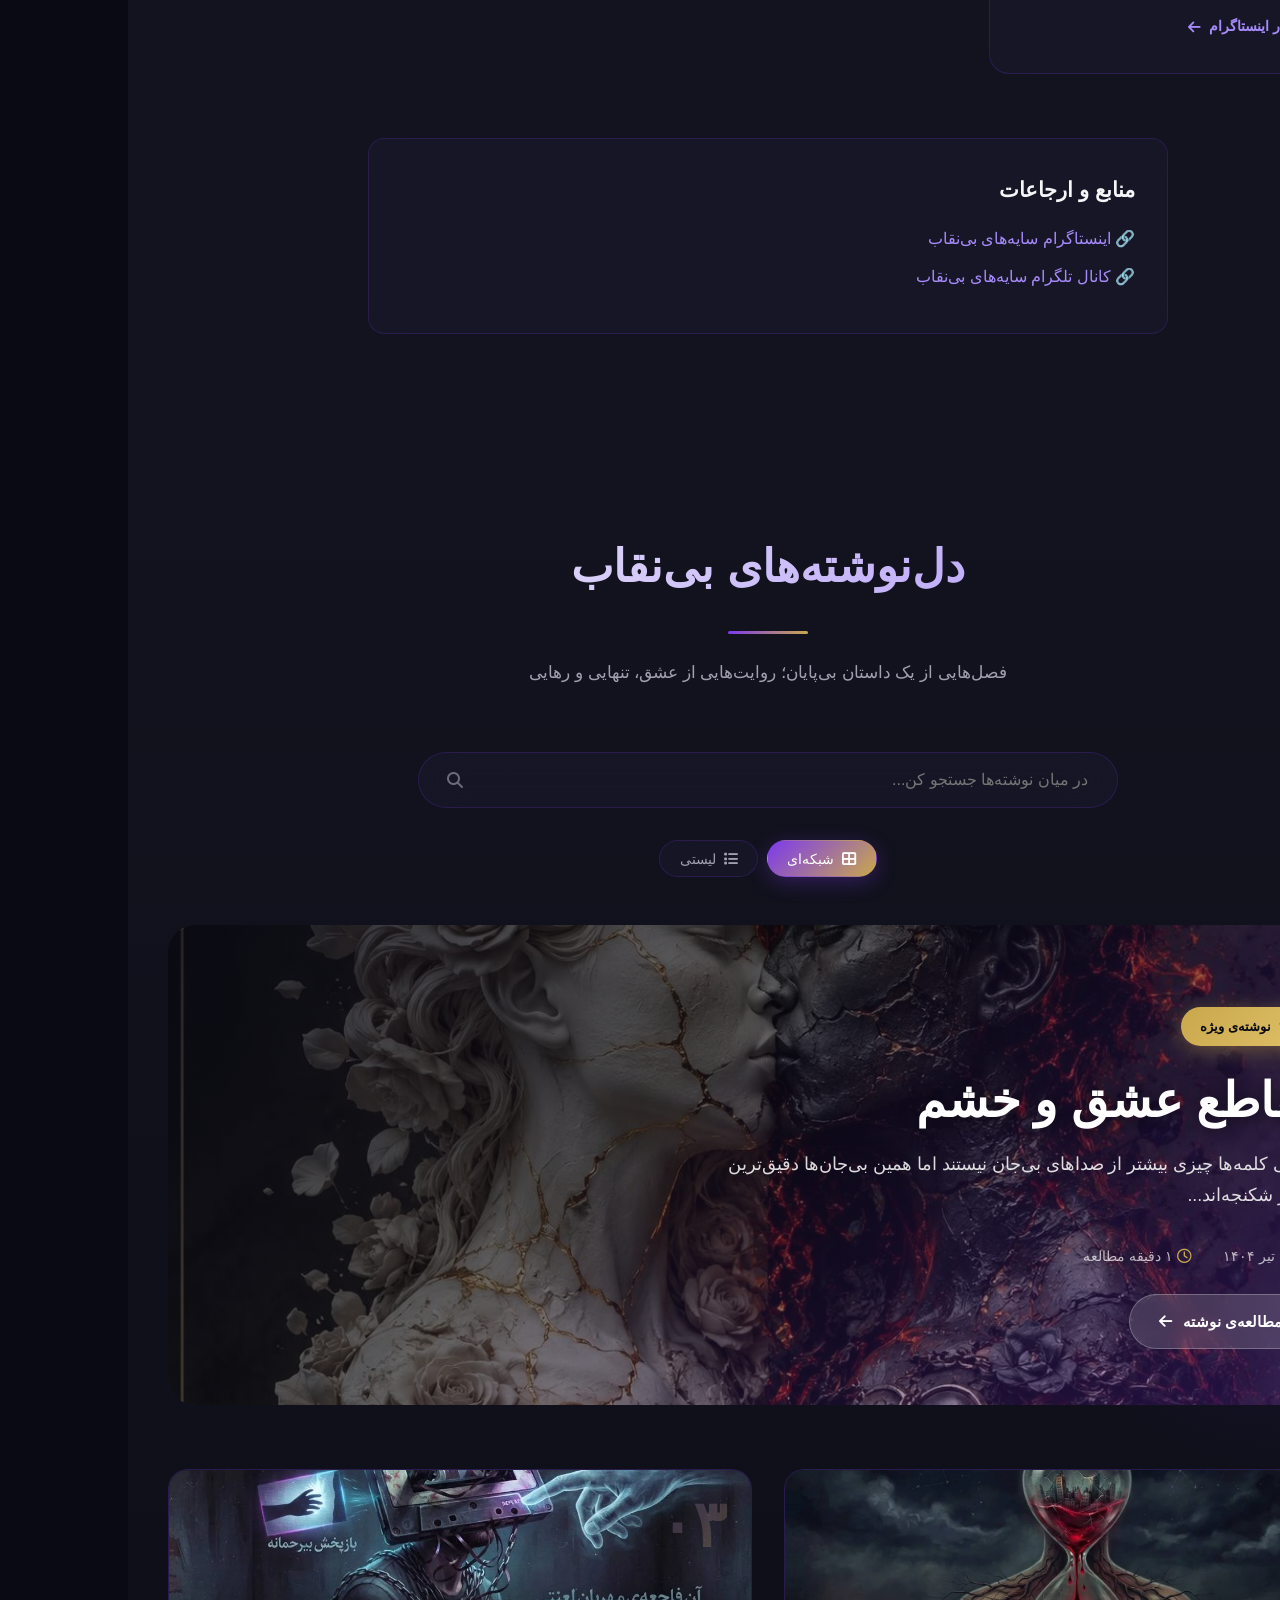
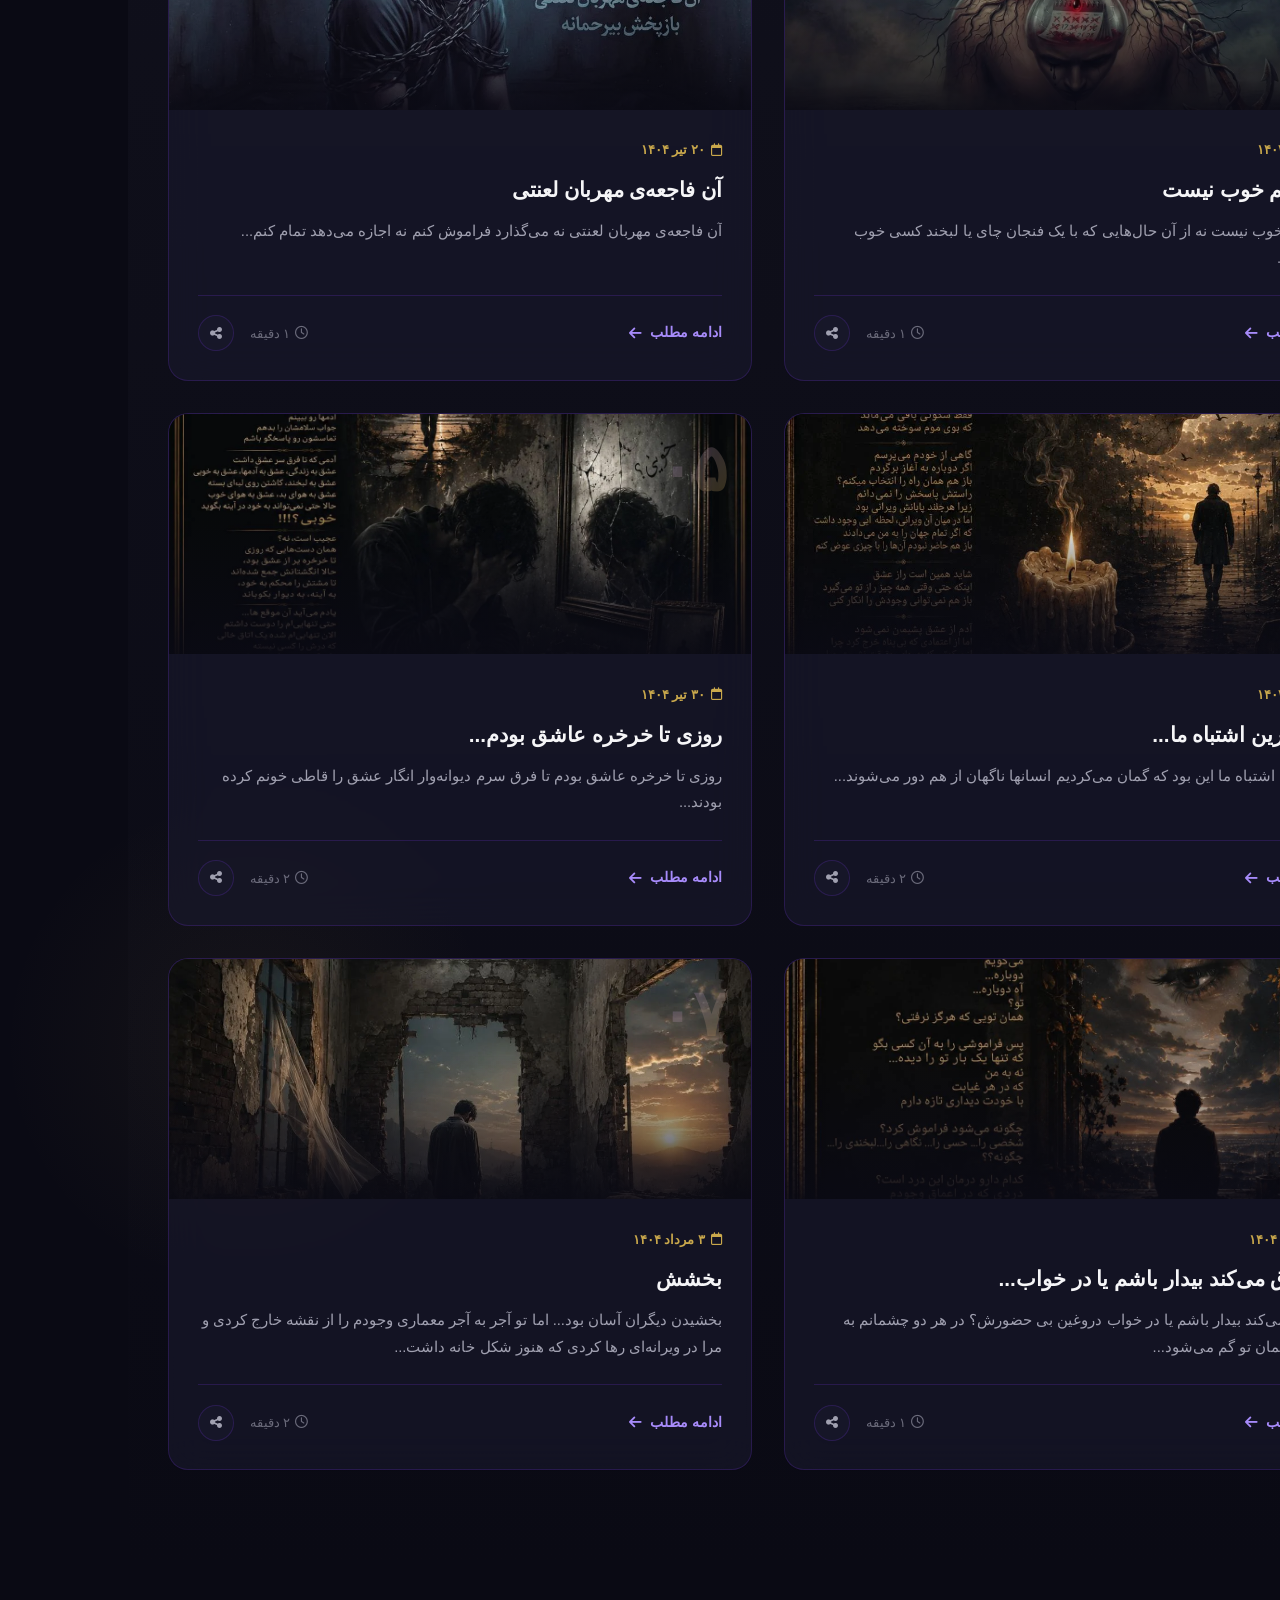
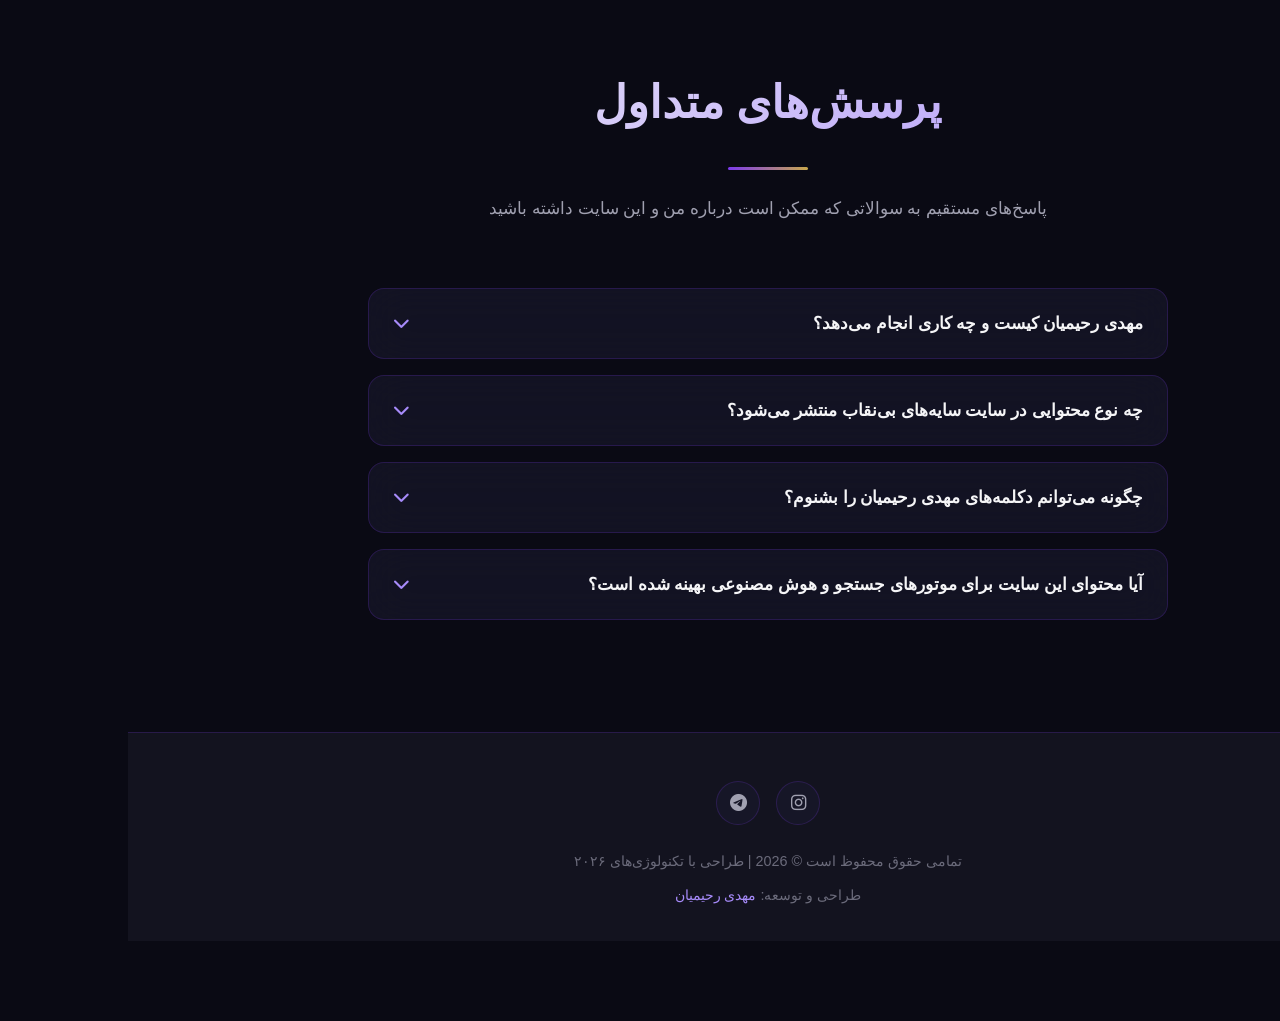
==== commit 0bf9bf9f: "Update index.html" ====
--- a/index.html
+++ b/index.html
@@ -877,20 +877,20 @@
     {
       name: 'دکلمه‌ها ۱',
       sources: [
-        { src: 'music.mp3', type: 'audio/mpeg' },
-        { src: 'music.ogg', type: 'audio/ogg' },
-        { src: 'music.m4a', type: 'audio/mp4' },
-        { src: 'music.wav', type: 'audio/wav' }
-      ]
+  { src: 'music/music.mp3', type: 'audio/mpeg' },
+  { src: 'music/music.ogg', type: 'audio/ogg' },
+  { src: 'music/music.m4a', type: 'audio/mp4' },
+  { src: 'music/music.wav', type: 'audio/wav' }
+]
     },
     {
       name: 'دکلمه‌ها ۲',
       sources: [
-        { src: 'music2.mp3', type: 'audio/mpeg' },
-        { src: 'music2.ogg', type: 'audio/ogg' },
-        { src: 'music2.m4a', type: 'audio/mp4' },
-        { src: 'music2.wav', type: 'audio/wav' }
-      ]
+  { src: 'music/music2.mp3', type: 'audio/mpeg' },
+  { src: 'music/music2.ogg', type: 'audio/ogg' },
+  { src: 'music/music2.m4a', type: 'audio/mp4' },
+  { src: 'music/music2.wav', type: 'audio/wav' }
+]
     }
   ],
   audio: null,
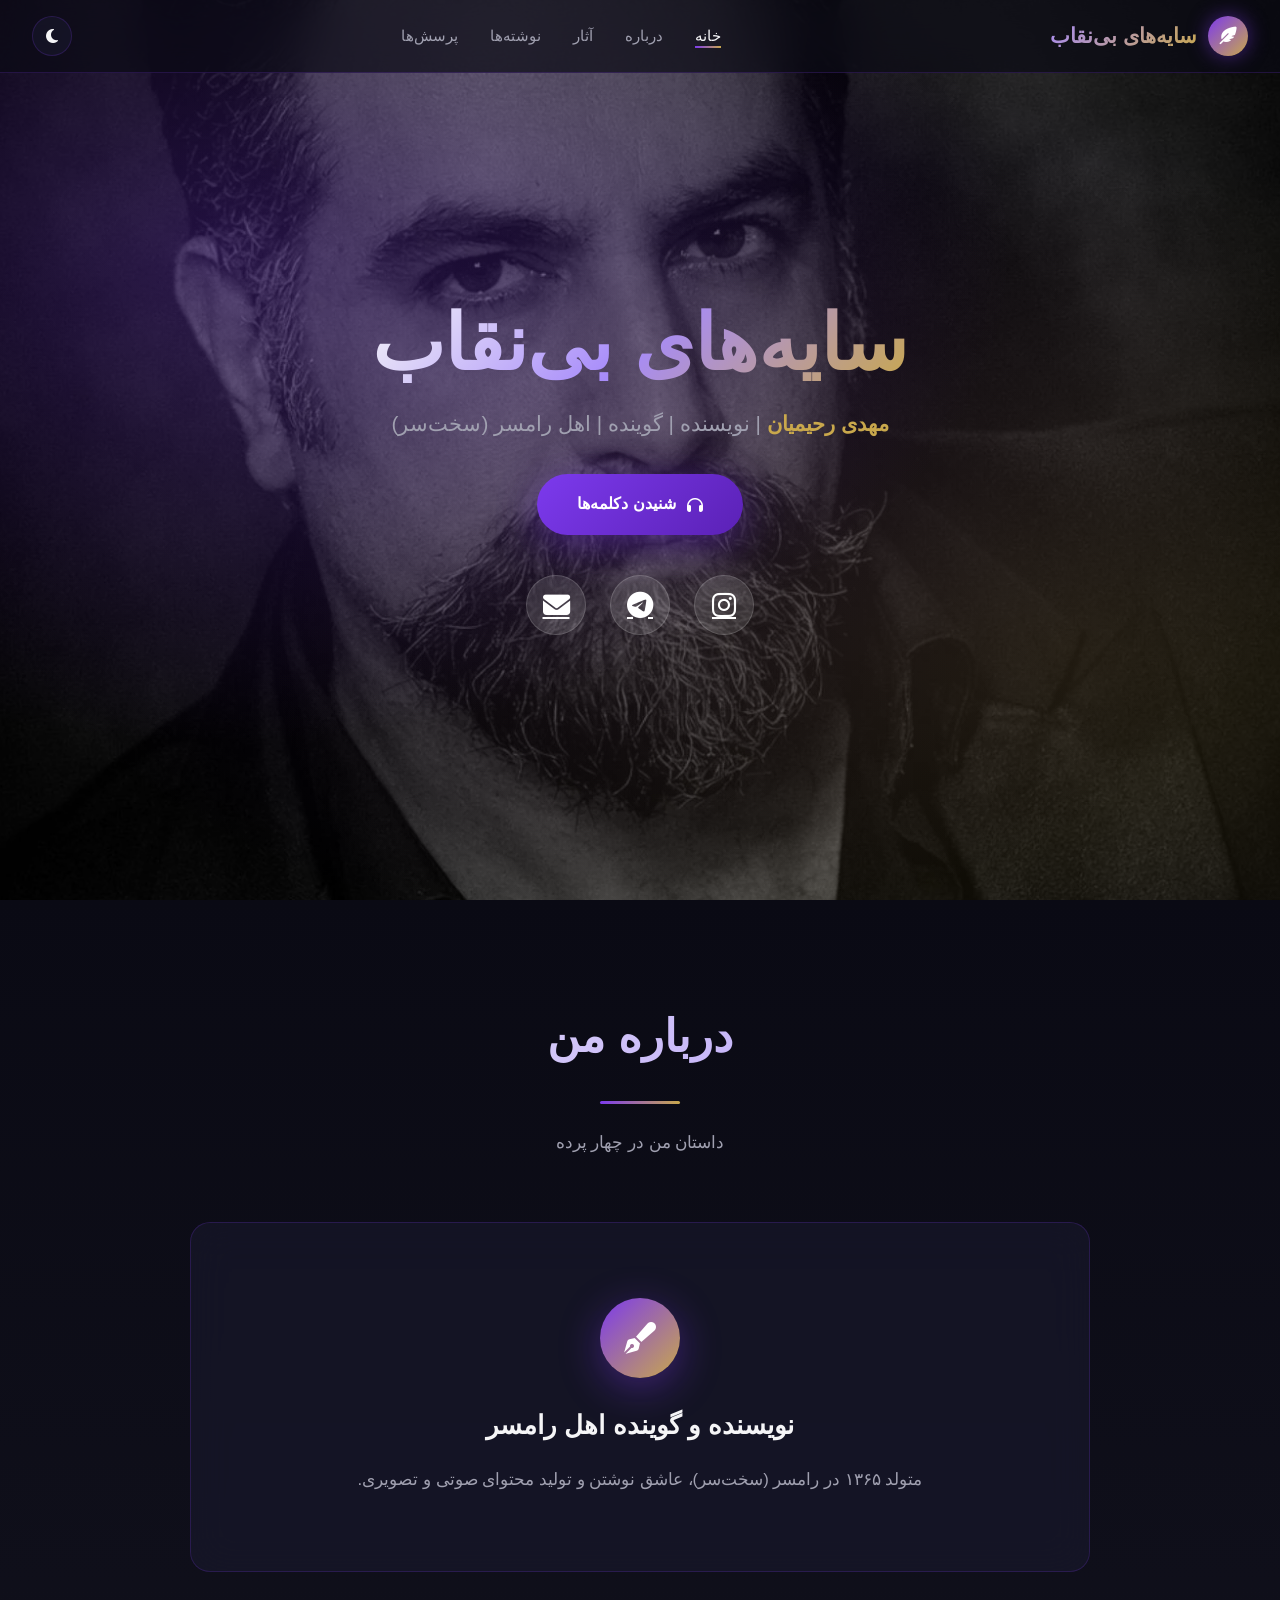
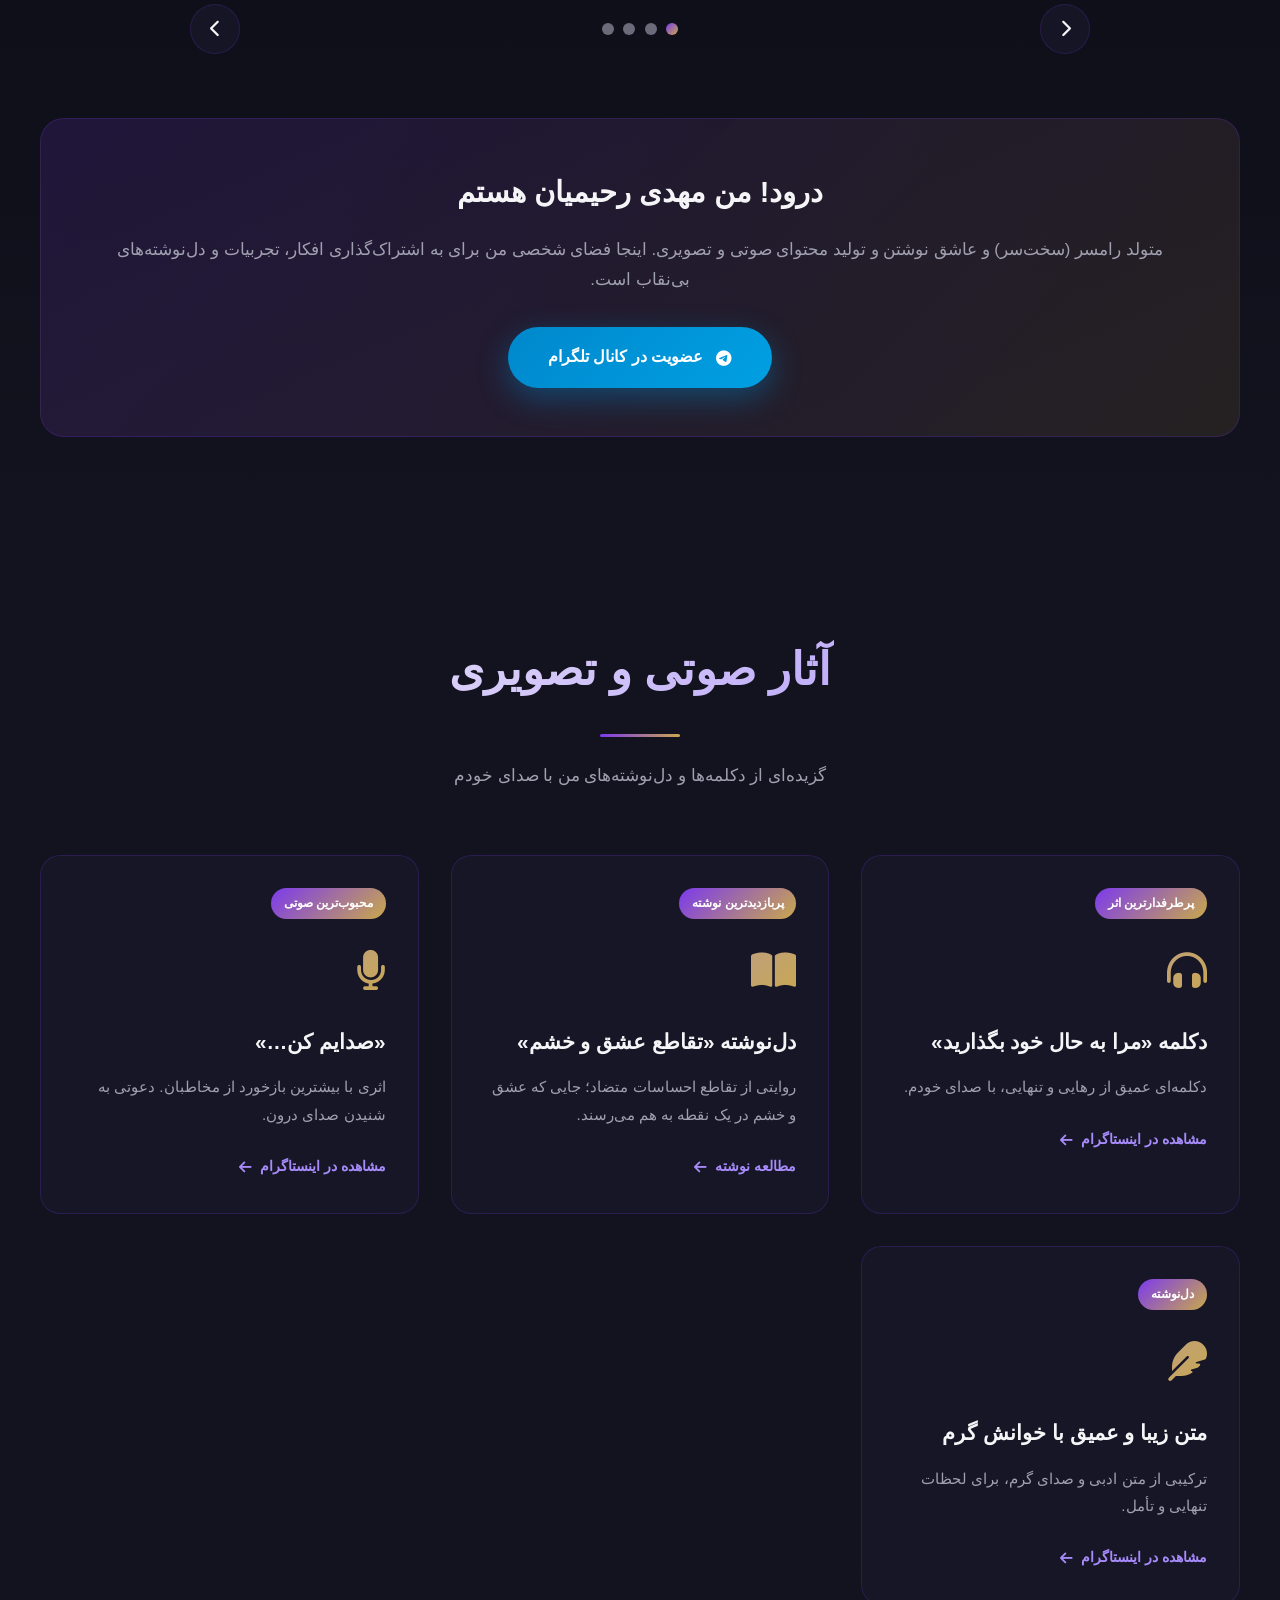
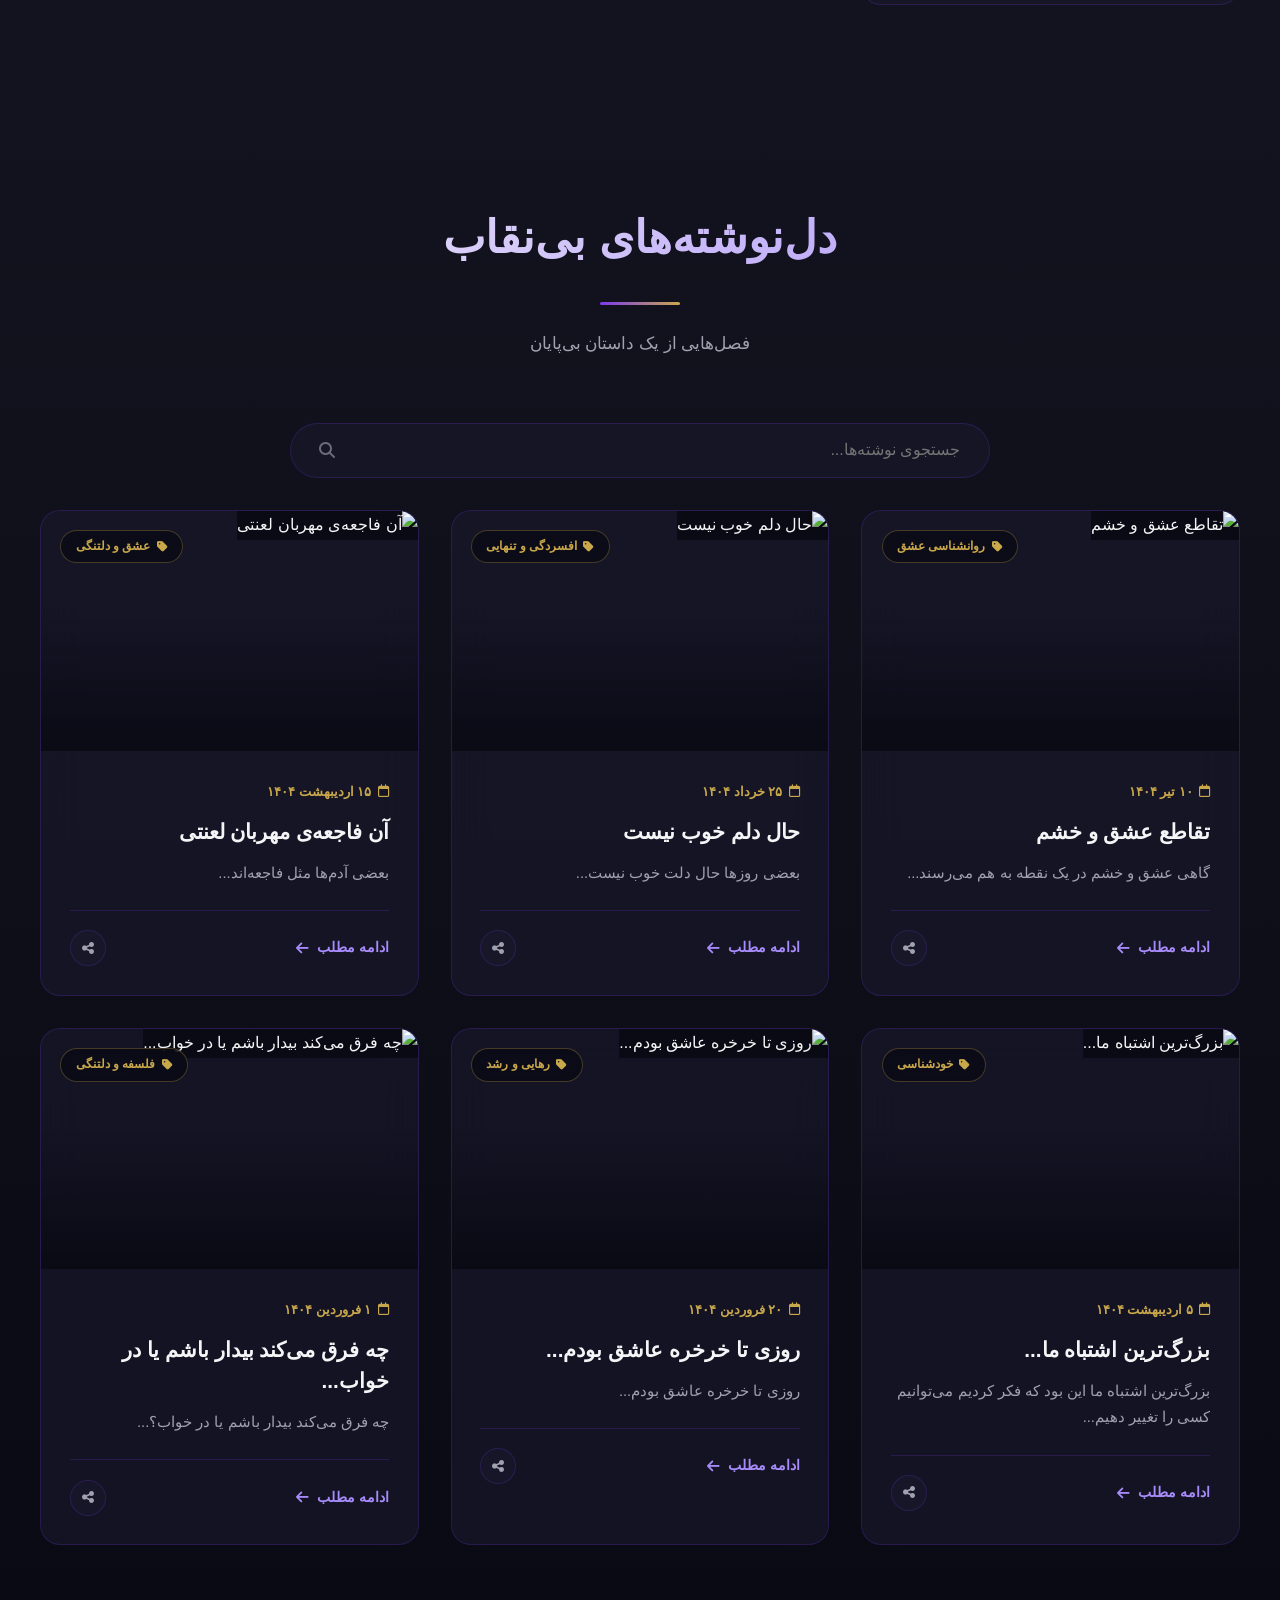
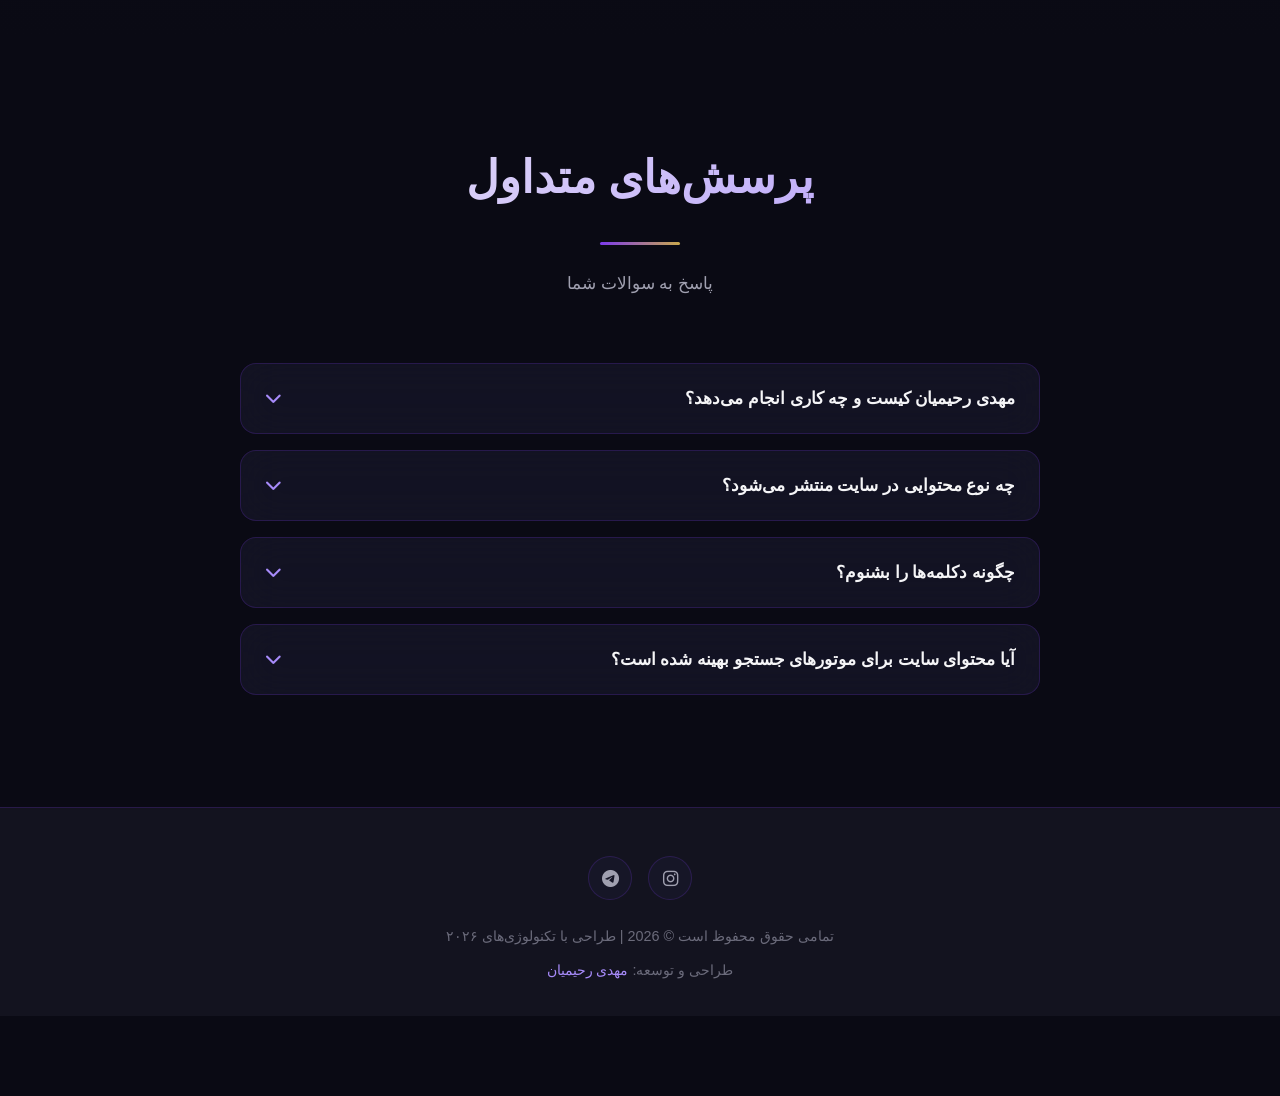
==== commit 346e888a: "Update index.html" ====
--- a/index.html
+++ b/index.html
@@ -38,25 +38,24 @@
 <link rel="preconnect" href="https://cdnjs.cloudflare.com" crossorigin>
 <link rel="preload" href="https://cdn.jsdelivr.net/gh/rastikerdar/vazirmatn@v33.003/Vazirmatn-font-face.css" as="style">
 
-<!-- ═══════════════════ Fonts (Non-blocking) ═══════════════════ -->
+<!-- ═══════════════════ Fonts ═══════════════════ -->
 <link rel="stylesheet" href="https://cdn.jsdelivr.net/gh/rastikerdar/vazirmatn@v33.003/Vazirmatn-font-face.css" media="print" onload="this.media='all'">
 <noscript><link rel="stylesheet" href="https://cdn.jsdelivr.net/gh/rastikerdar/vazirmatn@v33.003/Vazirmatn-font-face.css"></noscript>
 <link rel="stylesheet" href="https://cdnjs.cloudflare.com/ajax/libs/font-awesome/6.5.1/css/all.min.css" integrity="sha512-DTOQO9RWCH3ppGqcWaEA1BIZOC6xxalwEsw9c2QQeAIftl+Vegovlnee1c9QX4TctnWMn13TZye+giMm8e2LwA==" crossorigin="anonymous" referrerpolicy="no-referrer" media="print" onload="this.media='all'">
 <noscript><link rel="stylesheet" href="https://cdnjs.cloudflare.com/ajax/libs/font-awesome/6.5.1/css/all.min.css"></noscript>
 
-<!-- ═══════════════════ JSON-LD Global ═══════════════════ -->
+<!-- ═══════════════════ JSON-LD ═══════════════════ -->
 <script type="application/ld+json">
 {
   "@context": "https://schema.org",
   "@type": "Person",
   "name": "مهدی رحیمیان",
   "alternateName": "Mehdi Rahimian",
-  "description": "نویسنده و گوینده اهل رامسر (سخت‌سر)، متولد ۱۳۶۵",
+  "description": "نویسنده و گوینده اهل رامسر (سخت‌سر)",
   "birthPlace": { "@type": "Place", "name": "رامسر (سخت‌سر)، ایران" },
   "jobTitle": ["نویسنده", "گوینده"],
   "url": "https://sayehayebineghab.ir",
-  "sameAs": ["https://www.instagram.com/sayehaye.bi.neghab", "https://t.me/sayehayebineghab"],
-  "knowsAbout": ["دکلمه", "دل‌نوشته", "تولید محتوای صوتی", "نویسندگی"]
+  "sameAs": ["https://www.instagram.com/sayehaye.bi.neghab", "https://t.me/sayehayebineghab"]
 }
 </script>
 <script type="application/ld+json">
@@ -84,7 +83,7 @@
 </script>
 
 <style>
-/* ── Reset & Root ── */
+/* ═══════════════════ RESET & ROOT ═══════════════════ */
 :root {
   --purple: #7c3aed;
   --purple-light: #a78bfa;
@@ -105,6 +104,7 @@
   --font-main: 'Vazirmatn', 'Tahoma', 'Segoe UI', sans-serif;
   --player-height: 80px;
 }
+
 [data-theme="light"] {
   --black-velvet: #f0f0f5;
   --black-soft: #ffffff;
@@ -115,6 +115,7 @@
   --glass-bg: rgba(255, 255, 255, 0.7);
   --glass-border: rgba(124, 58, 237, 0.15);
 }
+
 *, *::before, *::after { margin: 0; padding: 0; box-sizing: border-box; }
 html { scroll-behavior: smooth; font-size: 16px; }
 body {
@@ -128,11 +129,14 @@
   min-height: 100dvh;
   padding-bottom: var(--player-height);
 }
+
 @media (prefers-reduced-motion: reduce) {
   *, *::before, *::after { animation-duration: 0.01ms !important; transition-duration: 0.01ms !important; }
 }
 :focus-visible { outline: 3px solid var(--purple); outline-offset: 3px; border-radius: 4px; }
 ::selection { background: var(--purple); color: #fff; }
+
+/* ═══════════════════ SKIP LINK ═══════════════════ */
 .skip-link {
   position: fixed; top: -100px; right: 1rem; z-index: 100000;
   background: var(--purple); color: #fff; padding: 0.8rem 1.5rem;
@@ -141,19 +145,29 @@
 }
 .skip-link:focus { top: 0; }
 
+/* ═══════════════════ SCROLL PROGRESS (عمودی - شبیه dungyov) ═══════════════════ */
+#scroll-progress-vertical {
+  position: fixed; top: 0; left: 0; z-index: 10000;
+  width: 3px; height: 0%; background: linear-gradient(180deg, var(--purple), var(--gold));
+  transition: height 0.1s ease;
+  border-radius: 0 0 3px 3px;
+  box-shadow: 0 0 15px rgba(124,58,237,0.4);
+}
+
 #scroll-progress {
   position: fixed; top: 0; right: 0; height: 3px;
   background: linear-gradient(90deg, var(--purple), var(--gold));
-  width: 0%; z-index: 10000;
-}
+  width: 0%; z-index: 9999;
+}
+
 #reading-progress {
   position: fixed; top: 3px; right: 0; height: 2px;
-  background: var(--gold); width: 0%; z-index: 10000;
+  background: var(--gold); width: 0%; z-index: 9999;
   opacity: 0; transition: opacity 0.3s;
 }
 #reading-progress.active { opacity: 1; }
 
-/* ── Header ── */
+/* ═══════════════════ HEADER ═══════════════════ */
 header {
   position: fixed; top: 0; right: 0; left: 0; z-index: 1000;
   padding: 1rem 2rem;
@@ -180,51 +194,112 @@
 .theme-toggle:hover, .menu-toggle:hover { background: var(--glass-hover); transform: rotate(15deg); }
 .menu-toggle { display: none; }
 
-/* ── Sections ── */
-section { padding: 6rem 2rem; position: relative; }
+/* ═══════════════════ SECTIONS — با افکت اسکرول ═══════════════════ */
+section {
+  padding: 6rem 2rem;
+  position: relative;
+  opacity: 0.3;
+  transform: translateY(60px) scale(0.98);
+  transition: opacity 1s var(--ease-cinematic), transform 1s var(--ease-cinematic);
+  will-change: opacity, transform;
+}
+section.visible {
+  opacity: 1;
+  transform: translateY(0) scale(1);
+}
+
+/* هر بخش با تأخیر متفاوت */
+#home { transition-delay: 0s; }
+#about { transition-delay: 0.1s; }
+#works { transition-delay: 0.2s; }
+#blog { transition-delay: 0.3s; }
+#faq { transition-delay: 0.4s; }
+
 .section-inner { max-width: 1200px; margin: 0 auto; }
 .section-header { text-align: center; margin-bottom: 4rem; }
 .section-title { font-size: clamp(1.8rem, 4vw, 2.8rem); font-weight: 800; margin-bottom: 1rem; background: linear-gradient(135deg, var(--text-primary), var(--purple-light)); -webkit-background-clip: text; background-clip: text; -webkit-text-fill-color: transparent; }
 .section-subtitle { color: var(--text-secondary); font-size: 1.05rem; }
 .section-divider { width: 80px; height: 3px; background: linear-gradient(90deg, var(--purple), var(--gold)); margin: 1.5rem auto; border-radius: 2px; }
 
-/* ── Hero ── */
+/* ═══════════════════ HERO با پارالاکس ═══════════════════ */
 #home {
-  position: relative; min-height: 100vh; min-height: 100dvh;
+  min-height: 100vh; min-height: 100dvh;
   display: flex; align-items: center; justify-content: center;
   overflow: hidden; padding: 6rem 2rem 4rem;
-}
-.hero-bg { position: absolute; inset: 0; z-index: 0; background-image: url('images/1.webp'); background-size: cover; background-position: center; background-repeat: no-repeat; }
-.hero-bg::before { content: ''; position: absolute; inset: 0; background: radial-gradient(ellipse at 20% 30%, rgba(124,58,237,0.25) 0%, transparent 50%), radial-gradient(ellipse at 80% 70%, rgba(201,168,76,0.15) 0%, transparent 50%), radial-gradient(ellipse at 50% 50%, rgba(124,58,237,0.1) 0%, transparent 70%); animation: heroGlow 15s ease-in-out infinite alternate; z-index: 2; }
-.hero-bg::after { content: ''; position: absolute; inset: 0; background: rgba(0,0,0,0.55); z-index: 1; }
-@keyframes heroGlow { 0% { opacity: 0.7; transform: scale(1); } 100% { opacity: 1; transform: scale(1.1); } }
-.hero-particles { position: absolute; inset: 0; overflow: hidden; z-index: 3; }
-.particle { position: absolute; width: 4px; height: 4px; background: var(--gold); border-radius: 50%; opacity: 0; animation: float 8s infinite; box-shadow: 0 0 10px var(--gold); }
-@keyframes float { 0% { transform: translateY(100vh); opacity: 0; } 10% { opacity: 0.8; } 90% { opacity: 0.8; } 100% { transform: translateY(-100px) translateX(100px); opacity: 0; } }
-.hero-content { position: relative; z-index: 4; text-align: center; max-width: 900px; }
-.hero-title { font-size: clamp(2.5rem, 6vw, 5rem); font-weight: 900; line-height: 1.2; margin-bottom: 1rem; background: linear-gradient(135deg, var(--text-primary) 0%, var(--purple-light) 50%, var(--gold) 100%); -webkit-background-clip: text; background-clip: text; -webkit-text-fill-color: transparent; animation: titleReveal 1.2s var(--ease-cinematic) both; }
-@keyframes titleReveal { from { opacity: 0; transform: translateY(30px); filter: blur(10px); } to { opacity: 1; transform: translateY(0); filter: blur(0); } }
+  opacity: 1 !important;
+  transform: none !important;
+}
+.hero-bg {
+  position: absolute; inset: 0; z-index: 0;
+  background-image: url('images/1.webp');
+  background-size: cover; background-position: center; background-repeat: no-repeat;
+  transition: transform 0.1s linear;
+  will-change: transform;
+}
+.hero-bg::before {
+  content: ''; position: absolute; inset: 0;
+  background: radial-gradient(ellipse at 20% 30%, rgba(124,58,237,0.25) 0%, transparent 50%),
+              radial-gradient(ellipse at 80% 70%, rgba(201,168,76,0.15) 0%, transparent 50%),
+              radial-gradient(ellipse at 50% 50%, rgba(124,58,237,0.1) 0%, transparent 70%);
+  animation: heroGlow 15s ease-in-out infinite alternate;
+  z-index: 2;
+}
+.hero-bg::after {
+  content: ''; position: absolute; inset: 0;
+  background: rgba(0,0,0,0.55); z-index: 1;
+}
+@keyframes heroGlow {
+  0% { opacity: 0.7; transform: scale(1); }
+  100% { opacity: 1; transform: scale(1.1); }
+}
+.hero-content {
+  position: relative; z-index: 4; text-align: center; max-width: 900px;
+}
+.hero-title {
+  font-size: clamp(2.5rem, 6vw, 5rem); font-weight: 900; line-height: 1.2; margin-bottom: 1rem;
+  background: linear-gradient(135deg, var(--text-primary) 0%, var(--purple-light) 50%, var(--gold) 100%);
+  -webkit-background-clip: text; background-clip: text; -webkit-text-fill-color: transparent;
+  animation: titleReveal 1.2s var(--ease-cinematic) both;
+}
+@keyframes titleReveal {
+  from { opacity: 0; transform: translateY(30px); filter: blur(10px); }
+  to { opacity: 1; transform: translateY(0); filter: blur(0); }
+}
 .hero-subtitle { font-size: clamp(1rem, 2vw, 1.3rem); color: var(--text-secondary); margin-bottom: 2rem; animation: titleReveal 1.2s var(--ease-cinematic) 0.2s both; }
 .hero-subtitle strong { color: var(--gold); font-weight: 700; }
-.hero-cta { display: inline-flex; align-items: center; gap: 0.7rem; padding: 1rem 2.5rem; background: linear-gradient(135deg, var(--purple), var(--purple-dark)); color: white; text-decoration: none; border-radius: 50px; font-weight: 600; font-size: 1rem; transition: all 0.4s var(--ease-cinematic); box-shadow: 0 10px 40px rgba(124,58,237,0.4); animation: titleReveal 1.2s var(--ease-cinematic) 0.4s both; }
+.hero-cta {
+  display: inline-flex; align-items: center; gap: 0.7rem;
+  padding: 1rem 2.5rem;
+  background: linear-gradient(135deg, var(--purple), var(--purple-dark));
+  color: white; text-decoration: none; border-radius: 50px; font-weight: 600; font-size: 1rem;
+  transition: all 0.4s var(--ease-cinematic);
+  box-shadow: 0 10px 40px rgba(124,58,237,0.4);
+  animation: titleReveal 1.2s var(--ease-cinematic) 0.4s both;
+}
 .hero-cta:hover { transform: translateY(-3px); box-shadow: 0 15px 50px rgba(124,58,237,0.6); }
 .hero-cta i { transition: transform 0.3s; }
 .hero-cta:hover i { transform: translateX(-5px); }
-.social-links { display: flex; justify-content: center; gap: 1.5rem; margin-top: 2.5rem; flex-wrap: wrap; }
-.social-links a { color: #fff; background: rgba(255,255,255,0.12); backdrop-filter: blur(4px); width: clamp(50px, 8vw, 60px); height: clamp(50px, 8vw, 60px); border-radius: 50%; display: flex; align-items: center; justify-content: center; font-size: clamp(1.3rem, 2.5vw, 1.7rem); transition: all var(--transition-smooth); border: 1px solid rgba(255,255,255,0.15); }
+
+.social-links {
+  display: flex; justify-content: center; gap: 1.5rem; margin-top: 2.5rem; flex-wrap: wrap;
+  animation: titleReveal 1.2s var(--ease-cinematic) 0.6s both;
+}
+.social-links a {
+  color: #fff; background: rgba(255,255,255,0.12); backdrop-filter: blur(4px);
+  width: clamp(50px, 8vw, 60px); height: clamp(50px, 8vw, 60px); border-radius: 50%;
+  display: flex; align-items: center; justify-content: center;
+  font-size: clamp(1.3rem, 2.5vw, 1.7rem);
+  transition: all var(--transition-smooth);
+  border: 1px solid rgba(255,255,255,0.15);
+}
 .social-links a:hover { transform: translateY(-8px) scale(1.08); background: rgba(255,255,255,0.25); }
 
-/* ── About / Slider ── */
+/* ═══════════════════ ABOUT ═══════════════════ */
 #about { background: linear-gradient(180deg, var(--black-velvet) 0%, var(--black-soft) 100%); }
 .slider-container { position: relative; max-width: 900px; margin: 0 auto; min-height: 400px; }
-.slider-controls-top { display: flex; justify-content: center; gap: 1rem; margin-bottom: 2rem; }
-.slider-mode-btn { background: var(--glass-bg); border: 1px solid var(--glass-border); color: var(--text-secondary); padding: 0.6rem 1.2rem; border-radius: 30px; cursor: pointer; font-family: var(--font-main); font-size: 0.9rem; transition: all 0.3s; display: flex; align-items: center; gap: 0.5rem; }
-.slider-mode-btn.active { background: linear-gradient(135deg, var(--purple), var(--gold)); color: white; border-color: transparent; }
 .slider-viewport { position: relative; overflow: hidden; border-radius: 20px; background: var(--glass-bg); backdrop-filter: blur(20px); border: 1px solid var(--glass-border); padding: 3rem; min-height: 350px; }
 .slide { position: absolute; inset: 0; padding: 3rem; opacity: 0; transform: translateX(100px); transition: all 0.8s var(--ease-cinematic); display: flex; flex-direction: column; justify-content: center; align-items: center; text-align: center; }
 .slide.active { opacity: 1; transform: translateX(0); }
-.slide.fade-mode { transform: translateX(0) scale(0.95); }
-.slide.fade-mode.active { transform: translateX(0) scale(1); }
 .slide-icon { width: 80px; height: 80px; background: linear-gradient(135deg, var(--purple), var(--gold)); border-radius: 50%; display: flex; align-items: center; justify-content: center; font-size: 2rem; color: white; margin-bottom: 1.5rem; box-shadow: 0 10px 40px rgba(124,58,237,0.4); }
 .slide-title { font-size: 1.6rem; font-weight: 700; margin-bottom: 1rem; color: var(--text-primary); }
 .slide-text { color: var(--text-secondary); font-size: 1.05rem; line-height: 1.9; max-width: 600px; }
@@ -232,28 +307,33 @@
 .slider-btn { background: var(--glass-bg); border: 1px solid var(--glass-border); color: var(--text-primary); width: 50px; height: 50px; border-radius: 50%; cursor: pointer; font-size: 1.1rem; transition: all 0.3s; display: flex; align-items: center; justify-content: center; }
 .slider-btn:hover { background: var(--glass-hover); transform: scale(1.1); }
 .slider-dots { display: flex; gap: 0.6rem; }
-.slider-dot { width: 12px; height: 12px; border-radius: 50%; background: var(--text-muted); cursor: pointer; position: relative; overflow: hidden; transition: background 0.3s; border: none; }
-.slider-dot.active { background: transparent; }
-.slider-dot.active::after { content: ''; position: absolute; inset: 0; background: linear-gradient(135deg, var(--purple), var(--gold)); border-radius: 50%; animation: dotFill 5s linear; }
-@keyframes dotFill { from{transform:scale(0)} to{transform:scale(1)} }
+.slider-dot { width: 12px; height: 12px; border-radius: 50%; background: var(--text-muted); cursor: pointer; border: none; transition: background 0.3s; }
+.slider-dot.active { background: linear-gradient(135deg, var(--purple), var(--gold)); }
 
 .telegram-cta {
   background: linear-gradient(135deg, rgba(124,58,237,0.15), rgba(201,168,76,0.1));
   border: 1px solid var(--glass-border); border-radius: 24px; padding: 3rem; text-align: center;
   margin-top: 4rem; position: relative; overflow: hidden;
 }
-.telegram-cta::before { content: ''; position: absolute; top: -50%; right: -50%; width: 200%; height: 200%; background: radial-gradient(circle, rgba(124,58,237,0.1) 0%, transparent 70%); animation: rotate 20s linear infinite; }
-@keyframes rotate { from{transform:rotate(0deg)} to{transform:rotate(360deg)} }
-.telegram-cta > * { position: relative; z-index: 1; }
 .telegram-cta h3 { font-size: 1.8rem; margin-bottom: 1rem; color: var(--text-primary); }
 .telegram-cta p { color: var(--text-secondary); margin-bottom: 2rem; font-size: 1.05rem; }
-.telegram-btn { display: inline-flex; align-items: center; gap: 0.8rem; padding: 1rem 2.5rem; background: linear-gradient(135deg, #0088cc, #00a0e3); color: white; text-decoration: none; border-radius: 50px; font-weight: 600; transition: all 0.4s; box-shadow: 0 10px 30px rgba(0,136,204,0.4); }
+.telegram-btn {
+  display: inline-flex; align-items: center; gap: 0.8rem;
+  padding: 1rem 2.5rem;
+  background: linear-gradient(135deg, #0088cc, #00a0e3);
+  color: white; text-decoration: none; border-radius: 50px; font-weight: 600;
+  transition: all 0.4s; box-shadow: 0 10px 30px rgba(0,136,204,0.4);
+}
 .telegram-btn:hover { transform: translateY(-3px); box-shadow: 0 15px 40px rgba(0,136,204,0.6); }
 
-/* ── Works ── */
+/* ═══════════════════ WORKS ═══════════════════ */
 #works { background: var(--black-soft); }
 .works-grid { display: grid; grid-template-columns: repeat(auto-fit, minmax(280px, 1fr)); gap: 2rem; }
-.work-card { background: var(--glass-bg); backdrop-filter: blur(20px); border: 1px solid var(--glass-border); border-radius: 20px; padding: 2rem; transition: all 0.5s var(--ease-cinematic); position: relative; overflow: hidden; }
+.work-card {
+  background: var(--glass-bg); backdrop-filter: blur(20px);
+  border: 1px solid var(--glass-border); border-radius: 20px; padding: 2rem;
+  transition: all 0.5s var(--ease-cinematic); position: relative; overflow: hidden;
+}
 .work-card::before { content: ''; position: absolute; top: 0; right: 0; width: 100%; height: 100%; background: linear-gradient(135deg, var(--purple), var(--gold)); opacity: 0; transition: opacity 0.5s; z-index: 0; }
 .work-card:hover { transform: translateY(-10px); border-color: var(--purple); box-shadow: 0 20px 60px rgba(124,58,237,0.3); }
 .work-card:hover::before { opacity: 0.05; }
@@ -265,120 +345,39 @@
 .work-link { display: inline-flex; align-items: center; gap: 0.5rem; color: var(--purple-light); text-decoration: none; font-weight: 600; font-size: 0.9rem; transition: all 0.3s; }
 .work-link:hover { color: var(--gold); gap: 0.8rem; }
 
-/* ── Blog ── */
+/* ═══════════════════ BLOG ═══════════════════ */
 #blog { background: linear-gradient(180deg, var(--black-soft) 0%, var(--black-velvet) 100%); position: relative; }
-#blog::before { content: ''; position: absolute; top: 20%; right: -10%; width: 500px; height: 500px; background: radial-gradient(circle, rgba(124,58,237,0.08) 0%, transparent 70%); pointer-events: none; z-index: 0; }
-#blog::after { content: ''; position: absolute; bottom: 10%; left: -10%; width: 500px; height: 500px; background: radial-gradient(circle, rgba(201,168,76,0.06) 0%, transparent 70%); pointer-events: none; z-index: 0; }
-#blog .section-inner { position: relative; z-index: 1; }
-
 .blog-search { max-width: 700px; margin: 0 auto 2rem; position: relative; }
 .blog-search input { width: 100%; padding: 1.1rem 1.8rem 1.1rem 3.5rem; background: var(--glass-bg); backdrop-filter: blur(20px); border: 1px solid var(--glass-border); border-radius: 50px; color: var(--text-primary); font-family: var(--font-main); font-size: 1rem; transition: all 0.3s; }
 .blog-search input:focus { outline: none; border-color: var(--purple); box-shadow: 0 0 0 3px rgba(124,58,237,0.2); }
 .blog-search i { position: absolute; left: 1.8rem; top: 50%; transform: translateY(-50%); color: var(--text-muted); }
 
-.blog-view-controls { display: flex; justify-content: center; gap: 0.6rem; margin-bottom: 3rem; }
-.view-toggle-btn { background: var(--glass-bg); backdrop-filter: blur(20px); border: 1px solid var(--glass-border); color: var(--text-secondary); padding: 0.6rem 1.2rem; border-radius: 30px; cursor: pointer; font-family: var(--font-main); font-size: 0.9rem; transition: all 0.3s; display: flex; align-items: center; gap: 0.5rem; }
-.view-toggle-btn.active { background: linear-gradient(135deg, var(--purple), var(--gold)); color: white; border-color: transparent; box-shadow: 0 5px 20px rgba(124,58,237,0.3); }
-.view-toggle-btn:hover:not(.active) { background: var(--glass-hover); color: var(--text-primary); }
-
-.featured-post { position: relative; border-radius: 28px; overflow: hidden; margin-bottom: 4rem; min-height: 480px; cursor: pointer; transition: all 0.6s var(--ease-cinematic); background: var(--black-card); }
-.featured-post:hover { transform: translateY(-8px); box-shadow: 0 30px 80px rgba(124,58,237,0.35); }
-.featured-post-bg { position: absolute; inset: 0; background-size: cover; background-position: center; transition: transform 1.2s var(--ease-cinematic); }
-.featured-post:hover .featured-post-bg { transform: scale(1.08); }
-.featured-post-overlay { position: absolute; inset: 0; background: linear-gradient(135deg, rgba(10,10,20,0.85) 0%, rgba(10,10,20,0.6) 40%, rgba(124,58,237,0.3) 100%); z-index: 1; }
-.featured-post-content { position: relative; z-index: 2; padding: 3.5rem; display: flex; flex-direction: column; justify-content: flex-end; height: 100%; min-height: 480px; }
-.featured-badge { display: inline-flex; align-items: center; gap: 0.5rem; padding: 0.5rem 1.2rem; background: linear-gradient(135deg, var(--gold), var(--gold-light)); color: var(--black-velvet); border-radius: 30px; font-size: 0.8rem; font-weight: 700; margin-bottom: 1.5rem; width: fit-content; box-shadow: 0 5px 20px rgba(201,168,76,0.4); }
-.featured-title { font-size: clamp(1.8rem, 4vw, 3rem); font-weight: 800; color: white; line-height: 1.3; margin-bottom: 1rem; max-width: 700px; text-shadow: 0 2px 20px rgba(0,0,0,0.5); }
-.featured-excerpt { color: rgba(255,255,255,0.85); font-size: 1.1rem; line-height: 1.8; max-width: 600px; margin-bottom: 2rem; }
-.featured-meta { display: flex; align-items: center; gap: 2rem; flex-wrap: wrap; color: rgba(255,255,255,0.7); font-size: 0.9rem; }
-.featured-meta-item i { color: var(--gold); }
-.featured-read-btn { display: inline-flex; align-items: center; gap: 0.7rem; padding: 0.8rem 1.8rem; background: rgba(255,255,255,0.15); backdrop-filter: blur(10px); border: 1px solid rgba(255,255,255,0.25); color: white; border-radius: 50px; font-weight: 600; font-size: 0.95rem; width: fit-content; margin-top: 1.5rem; transition: all 0.4s var(--ease-cinematic); }
-.featured-post:hover .featured-read-btn { background: var(--gold); color: var(--black-velvet); border-color: var(--gold); gap: 1rem; }
-
-.blog-grid { display: grid; grid-template-columns: repeat(2, 1fr); gap: 2rem; }
-.blog-card { position: relative; background: var(--glass-bg); backdrop-filter: blur(20px); border: 1px solid var(--glass-border); border-radius: 20px; overflow: hidden; transition: all 0.5s var(--ease-cinematic); cursor: pointer; display: flex; flex-direction: column; }
+.blog-grid { display: grid; grid-template-columns: repeat(auto-fill, minmax(300px, 1fr)); gap: 2rem; }
+.blog-card {
+  background: var(--glass-bg); backdrop-filter: blur(20px);
+  border: 1px solid var(--glass-border); border-radius: 20px; overflow: hidden;
+  transition: all 0.5s var(--ease-cinematic); cursor: pointer;
+}
 .blog-card:hover { transform: translateY(-10px); border-color: var(--purple); box-shadow: 0 25px 60px rgba(124,58,237,0.3); }
-.blog-card-number { position: absolute; top: 1.5rem; right: 1.5rem; font-size: 4rem; font-weight: 900; line-height: 1; background: linear-gradient(135deg, var(--purple-light), var(--gold)); -webkit-background-clip: text; background-clip: text; -webkit-text-fill-color: transparent; opacity: 0.25; z-index: 2; pointer-events: none; font-family: 'Georgia', serif; transition: all 0.5s var(--ease-cinematic); }
-.blog-card:hover .blog-card-number { opacity: 0.5; transform: scale(1.1) rotate(-5deg); }
-.blog-card-img-wrap { overflow: hidden; position: relative; height: 240px; aspect-ratio: 3/2; }
+.blog-card-img-wrap { overflow: hidden; position: relative; height: 240px; }
 .blog-card-img { width: 100%; height: 100%; object-fit: cover; transition: transform 0.8s var(--ease-cinematic); background: var(--black-velvet); }
 .blog-card:hover .blog-card-img { transform: scale(1.1); }
 .blog-card-img-wrap::after { content: ''; position: absolute; inset: 0; background: linear-gradient(180deg, transparent 40%, rgba(10,10,20,0.9) 100%); pointer-events: none; }
 .blog-card-tag { position: absolute; top: 1.2rem; left: 1.2rem; padding: 0.3rem 0.9rem; background: rgba(10,10,20,0.75); backdrop-filter: blur(10px); border: 1px solid rgba(201,168,76,0.3); color: var(--gold); border-radius: 20px; font-size: 0.75rem; font-weight: 600; z-index: 3; display: inline-flex; align-items: center; gap: 0.4rem; }
-.blog-card-body { padding: 1.8rem; flex: 1; display: flex; flex-direction: column; position: relative; }
+.blog-card-body { padding: 1.8rem; flex: 1; display: flex; flex-direction: column; }
 .blog-card-date { display: inline-flex; align-items: center; gap: 0.4rem; font-size: 0.8rem; color: var(--gold); margin-bottom: 0.8rem; font-weight: 600; }
 .blog-card-title { font-size: 1.3rem; font-weight: 700; margin-bottom: 0.8rem; color: var(--text-primary); line-height: 1.5; transition: color 0.3s; }
-.blog-card:hover .blog-card-title { background: linear-gradient(135deg, var(--purple-light), var(--gold)); -webkit-background-clip: text; background-clip: text; -webkit-text-fill-color: transparent; }
+.blog-card:hover .blog-card-title { color: var(--purple-light); }
 .blog-card-excerpt { color: var(--text-secondary); font-size: 0.92rem; line-height: 1.8; margin-bottom: 1.5rem; flex: 1; display: -webkit-box; -webkit-line-clamp: 3; -webkit-box-orient: vertical; overflow: hidden; }
 .blog-card-footer { display: flex; justify-content: space-between; align-items: center; padding-top: 1.2rem; border-top: 1px solid var(--glass-border); margin-top: auto; }
 .read-more { color: var(--purple-light); text-decoration: none; font-weight: 600; font-size: 0.9rem; display: inline-flex; align-items: center; gap: 0.5rem; transition: all 0.3s; }
-.read-more i { transition: transform 0.3s; }
 .blog-card:hover .read-more { color: var(--gold); }
 .blog-card:hover .read-more i { transform: translateX(-5px); }
-.blog-card-stats { display: flex; align-items: center; gap: 1rem; color: var(--text-muted); font-size: 0.8rem; }
-.blog-card-stats span { display: inline-flex; align-items: center; gap: 0.3rem; }
 .share-btn { background: var(--glass-bg); border: 1px solid var(--glass-border); color: var(--text-secondary); width: 36px; height: 36px; border-radius: 50%; cursor: pointer; transition: all 0.3s; display: flex; align-items: center; justify-content: center; }
 .share-btn:hover { background: var(--purple); color: white; border-color: var(--purple); transform: rotate(15deg); }
-.blog-grid.list-view { grid-template-columns: 1fr; gap: 1.5rem; }
-.blog-grid.list-view .blog-card { flex-direction: row; align-items: stretch; }
-.blog-grid.list-view .blog-card-img-wrap { width: 280px; height: auto; min-height: 220px; flex-shrink: 0; }
-.blog-grid.list-view .blog-card-body { padding: 2rem; justify-content: center; }
-.blog-grid.list-view .blog-card-excerpt { -webkit-line-clamp: 2; }
-.blog-grid.list-view .blog-card-number { font-size: 5rem; top: 50%; transform: translateY(-50%); }
-.blog-card.reveal { opacity: 0; transform: translateY(40px); transition: opacity 0.8s var(--ease-cinematic), transform 0.8s var(--ease-cinematic); }
-.blog-card.reveal.visible { opacity: 1; transform: translateY(0); }
-.featured-post.reveal { opacity: 0; transform: translateY(40px) scale(0.98); transition: opacity 1s var(--ease-cinematic), transform 1s var(--ease-cinematic); }
-.featured-post.reveal.visible { opacity: 1; transform: translateY(0) scale(1); }
-.no-results { text-align: center; padding: 4rem 2rem; color: var(--text-muted); font-size: 1.1rem; background: var(--glass-bg); backdrop-filter: blur(20px); border: 1px solid var(--glass-border); border-radius: 20px; }
-
-/* ── Post Modal ── */
-.post-modal { display: none; position: fixed; inset: 0; z-index: 10000; background: rgba(0,0,0,0.75); backdrop-filter: blur(12px); align-items: center; justify-content: center; padding: 2rem; }
-.post-modal.active { display: flex; }
-.post-modal-content { background: var(--black-card); border-radius: 24px; max-width: 820px; width: 100%; max-height: 90vh; max-height: 90dvh; overflow-y: auto; position: relative; box-shadow: 0 30px 80px rgba(0,0,0,0.6); border: 1px solid var(--glass-border); }
-.post-modal-close { position: absolute; top: 1.2rem; left: 1.2rem; width: 44px; height: 44px; background: rgba(0,0,0,0.5); backdrop-filter: blur(8px); border: 1px solid rgba(255,255,255,0.15); border-radius: 50%; color: #fff; cursor: pointer; display: flex; align-items: center; justify-content: center; font-size: 1.2rem; transition: all 0.3s; z-index: 10; }
-.post-modal-close:hover { background: var(--purple); transform: rotate(90deg); border-color: var(--purple); }
-.post-modal-img { width: 100%; height: 320px; object-fit: cover; border-radius: 24px 24px 0 0; display: block; background: var(--black-velvet); }
-.post-modal-header { padding: 1.8rem 2.5rem 1rem; }
-.post-modal-tag { display: inline-block; padding: 0.3rem 1rem; background: linear-gradient(135deg, var(--purple), var(--gold)); color: #fff; border-radius: 30px; font-size: 0.75rem; font-weight: 600; margin-bottom: 0.8rem; }
-.post-modal-title { font-size: clamp(1.6rem, 3vw, 2.2rem); font-weight: 800; color: var(--text-primary); line-height: 1.3; margin-bottom: 0.5rem; }
-.post-modal-meta { display: flex; gap: 1.5rem; color: var(--text-muted); font-size: 0.85rem; flex-wrap: wrap; }
-.post-modal-meta span { display: inline-flex; align-items: center; gap: 0.4rem; }
-.post-modal-meta i { color: var(--gold); }
-.post-modal-body { padding: 0 2.5rem 2rem; color: var(--text-secondary); font-size: 1rem; line-height: 2; }
-.post-modal-body h2 { font-size: 1.6rem; color: var(--text-primary); margin: 2rem 0 1rem 0; padding-right: 0.5rem; border-right: 4px solid var(--gold); }
-.post-modal-body h3 { font-size: 1.3rem; color: var(--text-primary); margin: 1.5rem 0 0.8rem 0; }
-.post-modal-body p { margin-bottom: 1.3rem; }
-.post-modal-body ul { list-style: none; padding: 0; margin: 1rem 0 1.5rem 0; }
-.post-modal-body ul li { position: relative; padding-right: 1.8rem; margin-bottom: 0.6rem; }
-.post-modal-body ul li::before { content: '▸'; position: absolute; right: 0; color: var(--gold); font-weight: bold; }
-.post-modal-body strong { color: var(--gold); font-weight: 700; }
-.related-posts-section { margin-top: 3rem; padding-top: 2rem; border-top: 1px solid var(--glass-border); }
-.related-posts-section h3 { font-size: 1.3rem; color: var(--text-primary); margin-bottom: 1.5rem; display: flex; align-items: center; gap: 0.5rem; }
-.related-posts-section h3 i { color: var(--gold); }
-.related-grid { display: grid; grid-template-columns: 1fr 1fr; gap: 1rem; }
-.related-card { display: flex; gap: 1rem; padding: 1rem; background: var(--glass-bg); border-radius: 12px; text-decoration: none; color: var(--text-primary); transition: all 0.3s; border: 1px solid transparent; align-items: center; }
-.related-card:hover { border-color: var(--gold); transform: translateY(-2px); background: var(--glass-hover); }
-.related-card img { width: 70px; height: 70px; object-fit: cover; border-radius: 8px; flex-shrink: 0; background: var(--black-velvet); }
-.related-card .info { display: flex; flex-direction: column; gap: 0.2rem; overflow: hidden; }
-.related-card .info h4 { font-size: 0.95rem; font-weight: 600; margin: 0; white-space: nowrap; overflow: hidden; text-overflow: ellipsis; }
-.related-card .info p { font-size: 0.8rem; color: var(--text-muted); margin: 0; display: -webkit-box; -webkit-line-clamp: 2; -webkit-box-orient: vertical; overflow: hidden; }
-.post-faq-section { margin-top: 3rem; padding-top: 2rem; border-top: 1px solid var(--glass-border); }
-.post-faq-section h3 { font-size: 1.3rem; color: var(--text-primary); margin-bottom: 1.5rem; display: flex; align-items: center; gap: 0.5rem; }
-.post-faq-section h3 i { color: var(--gold); }
-.post-faq-item { margin: 1rem 0; padding: 1.2rem 1.5rem; background: var(--glass-bg); border-radius: 12px; border-right: 3px solid var(--purple); }
-.post-faq-item h4 { margin: 0 0 0.5rem 0; color: var(--gold); font-size: 1rem; }
-.post-faq-item p { margin: 0; color: var(--text-secondary); line-height: 1.8; font-size: 0.95rem; }
-
-.post-modal-footer { padding: 1.5rem 2.5rem 2.5rem; border-top: 1px solid var(--glass-border); display: flex; gap: 1rem; flex-wrap: wrap; }
-.post-nav-btn { flex: 1; min-width: 120px; padding: 0.8rem 1.2rem; background: var(--glass-bg); border: 1px solid var(--glass-border); border-radius: 12px; color: var(--text-primary); transition: all 0.3s; cursor: pointer; font-family: var(--font-main); text-align: right; font-size: 0.9rem; }
-.post-nav-btn:hover:not(:disabled) { border-color: var(--purple); background: var(--glass-hover); }
-.post-nav-btn:disabled { opacity: 0.3; cursor: not-allowed; }
-.post-nav-btn small { display: block; color: var(--text-muted); font-size: 0.75rem; margin-bottom: 0.2rem; }
-.post-modal-content::-webkit-scrollbar { width: 8px; }
-.post-modal-content::-webkit-scrollbar-track { background: var(--black-velvet); border-radius: 0 0 24px 0; }
-.post-modal-content::-webkit-scrollbar-thumb { background: var(--purple); border-radius: 4px; }
-
-/* ── FAQ Page ── */
+.no-results { text-align: center; padding: 4rem 2rem; color: var(--text-muted); font-size: 1.1rem; background: var(--glass-bg); border-radius: 20px; }
+
+/* ═══════════════════ FAQ ═══════════════════ */
 #faq { background: var(--black-velvet); }
 .faq-list { max-width: 800px; margin: 0 auto; }
 .faq-item { background: var(--glass-bg); backdrop-filter: blur(20px); border: 1px solid var(--glass-border); border-radius: 16px; margin-bottom: 1rem; overflow: hidden; transition: all 0.3s; }
@@ -391,15 +390,12 @@
 .faq-item.active .faq-answer { max-height: 500px; padding: 0 1.5rem 1.5rem; }
 .faq-answer p { color: var(--text-secondary); line-height: 1.9; }
 
-.references { max-width: 800px; margin: 4rem auto 0; padding: 2rem; background: var(--glass-bg); backdrop-filter: blur(20px); border: 1px solid var(--glass-border); border-radius: 16px; }
-.references h3 { font-size: 1.3rem; margin-bottom: 1rem; color: var(--text-primary); }
-.references ul { list-style: none; }
-.references li { margin-bottom: 0.6rem; }
-.references a { color: var(--purple-light); text-decoration: none; display: inline-flex; align-items: center; gap: 0.5rem; transition: color 0.3s; }
-.references a:hover { color: var(--gold); }
-
-/* ── Footer ── */
-footer { background: var(--black-soft); padding: 3rem 2rem 1.5rem; border-top: 1px solid var(--glass-border); }
+/* ═══════════════════ FOOTER ═══════════════════ */
+footer {
+  background: var(--black-soft);
+  padding: 3rem 2rem 1.5rem;
+  border-top: 1px solid var(--glass-border);
+}
 .footer-inner { max-width: 1200px; margin: 0 auto; text-align: center; }
 .footer-social { display: flex; justify-content: center; gap: 1rem; margin-bottom: 1.5rem; }
 .footer-social a { width: 44px; height: 44px; background: var(--glass-bg); border: 1px solid var(--glass-border); border-radius: 50%; display: flex; align-items: center; justify-content: center; color: var(--text-secondary); text-decoration: none; transition: all 0.3s; font-size: 1.1rem; }
@@ -408,96 +404,50 @@
 .footer-text a { color: var(--purple-light); text-decoration: none; }
 .footer-text a:hover { color: var(--gold); }
 
-/* ── Music Player ── */
-.music-player { position: fixed; bottom: 20px; left: 20px; background: rgba(10,10,20,0.95); backdrop-filter: blur(20px); border: 1px solid var(--glass-border); border-radius: 50px; padding: 0.5rem 0.6rem; display: flex; align-items: center; gap: 0.5rem; z-index: 9999; box-shadow: 0 10px 40px rgba(0,0,0,0.5); transition: all 0.3s; }
-[data-theme="light"] .music-player { background: rgba(255,255,255,0.95); }
-.music-player:hover { border-color: var(--purple); }
-.play-btn { width: 44px; height: 44px; background: linear-gradient(135deg, var(--purple), var(--gold)); border: none; border-radius: 50%; color: white; cursor: pointer; display: flex; align-items: center; justify-content: center; font-size: 1rem; transition: all 0.3s; position: relative; flex-shrink: 0; }
-.play-btn.playing { animation: pulse 2s ease-in-out infinite; }
-@keyframes pulse { 0%,100% { box-shadow: 0 0 0 0 rgba(124,58,237,0.7); } 50% { box-shadow: 0 0 0 15px rgba(124,58,237,0); } }
-.play-btn:hover { transform: scale(1.1); }
-.track-nav-btn { width: 34px; height: 34px; background: var(--glass-bg); border: 1px solid var(--glass-border); border-radius: 50%; color: var(--text-secondary); cursor: pointer; display: flex; align-items: center; justify-content: center; font-size: 0.75rem; transition: all 0.3s; flex-shrink: 0; }
-.track-nav-btn:hover { background: var(--glass-hover); color: var(--text-primary); border-color: var(--purple); transform: scale(1.1); }
-.player-info { display: flex; flex-direction: column; min-width: 130px; max-width: 180px; overflow: hidden; }
-.player-title { font-size: 0.78rem; color: var(--text-primary); font-weight: 600; white-space: nowrap; overflow: hidden; text-overflow: ellipsis; transition: all 0.3s; }
-.player-title.track-switching { animation: trackSwitch 0.6s var(--ease-cinematic); }
-@keyframes trackSwitch { 0% { opacity: 1; transform: translateY(0); } 40% { opacity: 0; transform: translateY(-8px); } 60% { opacity: 0; transform: translateY(8px); } 100% { opacity: 1; transform: translateY(0); } }
-.player-time { font-size: 0.7rem; color: var(--text-muted); }
-.track-indicator { font-size: 0.65rem; color: var(--gold); font-weight: 600; margin-top: 0.1rem; }
-.volume-control { display: flex; align-items: center; gap: 0.4rem; }
-.volume-control i { color: var(--text-secondary); font-size: 0.9rem; cursor: pointer; }
-.volume-slider { width: 60px; height: 4px; -webkit-appearance: none; appearance: none; background: var(--text-muted); border-radius: 2px; outline: none; }
-.volume-slider::-webkit-slider-thumb { -webkit-appearance: none; appearance: none; width: 12px; height: 12px; background: var(--purple); border-radius: 50%; cursor: pointer; }
-.stop-btn { background: none; border: none; color: var(--text-muted); cursor: pointer; font-size: 0.9rem; padding: 0.4rem; transition: color 0.3s; flex-shrink: 0; }
-.stop-btn:hover { color: var(--gold); }
-.player-error { position: absolute; bottom: 100%; left: 0; right: 0; margin-bottom: 0.5rem; background: rgba(220,38,38,0.95); color: white; padding: 0.6rem 1rem; border-radius: 10px; font-size: 0.8rem; display: none; align-items: center; justify-content: space-between; gap: 0.5rem; }
-.player-error.show { display: flex; }
-.retry-btn { background: white; color: #dc2626; border: none; padding: 0.3rem 0.8rem; border-radius: 15px; cursor: pointer; font-family: var(--font-main); font-size: 0.75rem; font-weight: 600; }
-
-.back-to-top { position: fixed; bottom: 100px; left: 20px; width: 44px; height: 44px; background: linear-gradient(135deg, var(--purple), var(--gold)); border: none; border-radius: 50%; color: white; cursor: pointer; display: flex; align-items: center; justify-content: center; opacity: 0; visibility: hidden; transition: all 0.4s; z-index: 998; box-shadow: 0 5px 20px rgba(124,58,237,0.4); }
+/* ═══════════════════ BACK TO TOP ═══════════════════ */
+.back-to-top {
+  position: fixed; bottom: 100px; left: 20px;
+  width: 44px; height: 44px;
+  background: linear-gradient(135deg, var(--purple), var(--gold));
+  border: none; border-radius: 50%; color: white;
+  cursor: pointer; display: flex; align-items: center; justify-content: center;
+  opacity: 0; visibility: hidden;
+  transition: all 0.4s; z-index: 998;
+  box-shadow: 0 5px 20px rgba(124,58,237,0.4);
+}
 .back-to-top.show { opacity: 1; visibility: visible; }
 .back-to-top:hover { transform: translateY(-5px); }
 
-.mouse-light { position: fixed; width: 400px; height: 400px; border-radius: 50%; background: radial-gradient(circle, rgba(124,58,237,0.08) 0%, transparent 70%); pointer-events: none; z-index: 1; transform: translate(-50%, -50%); transition: opacity 0.3s; }
-.toast { position: fixed; bottom: 100px; right: 20px; background: var(--glass-bg); backdrop-filter: blur(20px); border: 1px solid var(--glass-border); padding: 1rem 1.5rem; border-radius: 12px; color: var(--text-primary); font-size: 0.9rem; z-index: 10001; opacity: 0; transform: translateY(20px); transition: all 0.4s var(--ease-cinematic); display: flex; align-items: center; gap: 0.6rem; }
-.toast.show { opacity: 1; transform: translateY(0); }
-.toast.success { border-color: #10b981; }
-.toast.error { border-color: #ef4444; }
-
-@media (max-width: 968px) {
-  .blog-grid { grid-template-columns: 1fr; }
-  .blog-grid.list-view .blog-card { flex-direction: column; }
-  .blog-grid.list-view .blog-card-img-wrap { width: 100%; height: 220px; }
-  .related-grid { grid-template-columns: 1fr; }
-}
+/* ═══════════════════ RESPONSIVE ═══════════════════ */
 @media (max-width: 768px) {
-  nav ul { position: fixed; top: 70px; right: 0; left: 0; background: rgba(10,10,20,0.95); backdrop-filter: blur(20px); flex-direction: column; padding: 2rem; gap: 1.5rem; transform: translateY(-100%); opacity: 0; visibility: hidden; transition: all 0.4s var(--ease-cinematic); }
+  nav ul {
+    position: fixed; top: 70px; right: 0; left: 0;
+    background: rgba(10,10,20,0.95); backdrop-filter: blur(20px);
+    flex-direction: column; padding: 2rem; gap: 1.5rem;
+    transform: translateY(-100%); opacity: 0; visibility: hidden;
+    transition: all 0.4s var(--ease-cinematic);
+  }
   nav ul.open { transform: translateY(0); opacity: 1; visibility: visible; }
   .menu-toggle { display: flex; }
-  .music-player { left: 10px; right: 10px; bottom: 10px; padding: 0.4rem; gap: 0.3rem; max-width: calc(100vw - 20px); }
-  .player-info { min-width: 70px; max-width: 120px; }
-  .volume-control { display: none; }
-  .track-indicator { display: none; }
-  .track-nav-btn { width: 30px; height: 30px; font-size: 0.7rem; }
-  .play-btn { width: 40px; height: 40px; }
+  section { padding: 4rem 1rem; }
+  .slider-viewport { padding: 2rem 1.5rem; }
+  .works-grid { grid-template-columns: 1fr; }
+  .blog-grid { grid-template-columns: 1fr; }
   .back-to-top { bottom: 80px; left: 10px; }
-  .toast { bottom: 80px; right: 10px; left: 10px; max-width: calc(100vw - 20px); }
-  section { padding: 4rem 1rem; }
-  .slider-viewport, .slide { padding: 2rem 1.5rem; }
-  .featured-post-content { padding: 2rem; min-height: 400px; }
-  .featured-post { min-height: 400px; }
-  .featured-title { font-size: 1.6rem; }
-  .featured-excerpt { font-size: 0.95rem; }
-  .blog-card-number { font-size: 3rem; }
-  .post-modal.active { padding: 0.5rem; }
-  .post-modal-content { border-radius: 16px; max-height: 95vh; max-height: 95dvh; }
-  .post-modal-img { height: 200px; border-radius: 16px 16px 0 0; }
-  .post-modal-header { padding: 1.2rem 1.5rem 0.8rem; }
-  .post-modal-body { padding: 0 1.5rem 1.5rem; font-size: 0.95rem; }
-  .post-modal-footer { padding: 1rem 1.5rem 1.5rem; flex-direction: column; }
-  .post-nav-btn { min-width: unset; }
-  .post-modal-close { top: 0.8rem; left: 0.8rem; width: 38px; height: 38px; font-size: 1rem; }
-  .related-card { flex-direction: column; align-items: flex-start; }
-  .related-card img { width: 100%; height: 120px; }
-}
-@supports (padding-bottom: env(safe-area-inset-bottom)) {
-  body { padding-bottom: calc(var(--player-height) + env(safe-area-inset-bottom)); }
-  .music-player { bottom: calc(20px + env(safe-area-inset-bottom)); }
-  .back-to-top { bottom: calc(100px + env(safe-area-inset-bottom)); }
-}
-@media (max-width: 768px) {
-  @supports (padding-bottom: env(safe-area-inset-bottom)) {
-    .music-player { bottom: calc(10px + env(safe-area-inset-bottom)); }
-  }
+}
+
+@media (max-width: 480px) {
+  .hero-title { font-size: 2.2rem; }
+  .section-title { font-size: 1.6rem; }
 }
 </style>
 </head>
 <body>
 
 <a href="#main-content" class="skip-link">پرش به محتوای اصلی</a>
-<div id="scroll-progress" role="progressbar" aria-valuemin="0" aria-valuemax="100"></div>
+<div id="scroll-progress-vertical" role="progressbar" aria-valuemin="0" aria-valuemax="100"></div>
+<div id="scroll-progress" role="progressbar"></div>
 <div id="reading-progress" role="progressbar"></div>
-<div class="mouse-light" id="mouse-light" aria-hidden="true"></div>
 
 <header id="main-header" role="banner">
   <div class="header-inner">
@@ -518,8 +468,9 @@
 
 <main id="main-content">
 
+<!-- ═══════════════ HERO ═══════════════ -->
 <section id="home" aria-labelledby="hero-title">
-  <div class="hero-bg"><div class="hero-particles" id="hero-particles"></div></div>
+  <div class="hero-bg" id="hero-bg"></div>
   <div class="hero-content">
     <h1 id="hero-title" class="hero-title">سایه‌های بی‌نقاب</h1>
     <p class="hero-subtitle"><strong>مهدی رحیمیان</strong> | نویسنده | گوینده | اهل رامسر (سخت‌سر)</p>
@@ -532,14 +483,11 @@
   </div>
 </section>
 
+<!-- ═══════════════ ABOUT ═══════════════ -->
 <section id="about" aria-labelledby="about-title">
   <div class="section-inner">
     <div class="section-header"><h2 id="about-title" class="section-title">درباره من</h2><div class="section-divider"></div><p class="section-subtitle">داستان من در چهار پرده</p></div>
     <div class="slider-container">
-      <div class="slider-controls-top">
-        <button class="slider-mode-btn active" data-mode="horizontal" aria-pressed="true"><i class="fas fa-arrows-alt-h"></i> افقی</button>
-        <button class="slider-mode-btn" data-mode="fade" aria-pressed="false"><i class="fas fa-adjust"></i> محو</button>
-      </div>
       <div class="slider-viewport" id="slider-viewport" tabindex="0">
         <div class="slide active"><div class="slide-icon"><i class="fas fa-pen-fancy"></i></div><h3 class="slide-title">نویسنده و گوینده اهل رامسر</h3><p class="slide-text">متولد ۱۳۶۵ در رامسر (سخت‌سر)، عاشق نوشتن و تولید محتوای صوتی و تصویری.</p></div>
         <div class="slide"><div class="slide-icon"><i class="fas fa-microphone-alt"></i></div><h3 class="slide-title">تولیدکننده محتوای عمیق</h3><p class="slide-text">رویکردی احساسی و انسانی در دکلمه‌ها و دل‌نوشته‌ها؛ معتقدم کلمات و صدا می‌توانند جهان را تغییر دهند.</p></div>
@@ -557,7 +505,7 @@
         <button class="slider-btn" id="next-slide"><i class="fas fa-chevron-left"></i></button>
       </div>
     </div>
-    <div class="telegram-cta reveal">
+    <div class="telegram-cta">
       <h3>درود! من مهدی رحیمیان هستم</h3>
       <p>متولد رامسر (سخت‌سر) و عاشق نوشتن و تولید محتوای صوتی و تصویری. اینجا فضای شخصی من برای به اشتراک‌گذاری افکار، تجربیات و دل‌نوشته‌های بی‌نقاب است.</p>
       <a href="https://t.me/sayehayebineghab" class="telegram-btn" target="_blank" rel="noopener"><i class="fab fa-telegram"></i> عضویت در کانال تلگرام</a>
@@ -565,57 +513,40 @@
   </div>
 </section>
 
+<!-- ═══════════════ WORKS ═══════════════ -->
 <section id="works" aria-labelledby="works-title">
   <div class="section-inner">
     <div class="section-header"><h2 id="works-title" class="section-title">آثار صوتی و تصویری</h2><div class="section-divider"></div><p class="section-subtitle">گزیده‌ای از دکلمه‌ها و دل‌نوشته‌های من با صدای خودم</p></div>
     <div class="works-grid">
-      <article class="work-card reveal"><span class="work-badge">پرطرفدارترین اثر</span><div class="work-icon"><i class="fas fa-headphones-alt"></i></div><h3 class="work-title">دکلمه «مرا به حال خود بگذارید»</h3><p class="work-desc">دکلمه‌ای عمیق از رهایی و تنهایی، با صدای خودم.</p><a href="https://www.instagram.com/reel/DSVt85bgpEi/" target="_blank" rel="noopener" class="work-link">مشاهده در اینستاگرام <i class="fas fa-arrow-left"></i></a></article>
-      <article class="work-card reveal"><span class="work-badge">پربازدیدترین نوشته</span><div class="work-icon"><i class="fas fa-book-open"></i></div><h3 class="work-title">دل‌نوشته «تقاطع عشق و خشم»</h3><p class="work-desc">روایتی از تقاطع احساسات متضاد؛ جایی که عشق و خشم در یک نقطه به هم می‌رسند.</p><a href="#blog" class="work-link">مطالعه نوشته <i class="fas fa-arrow-left"></i></a></article>
-      <article class="work-card reveal"><span class="work-badge">محبوب‌ترین صوتی</span><div class="work-icon"><i class="fas fa-microphone"></i></div><h3 class="work-title">«صدایم کن…»</h3><p class="work-desc">اثری با بیشترین بازخورد از مخاطبان. دعوتی به شنیدن صدای درون.</p><a href="https://www.instagram.com/reel/DNafAsACM-G/" target="_blank" rel="noopener" class="work-link">مشاهده در اینستاگرام <i class="fas fa-arrow-left"></i></a></article>
-      <article class="work-card reveal"><span class="work-badge">دل‌نوشته</span><div class="work-icon"><i class="fas fa-feather"></i></div><h3 class="work-title">متن زیبا و عمیق با خوانش گرم</h3><p class="work-desc">ترکیبی از متن ادبی و صدای گرم، برای لحظات تنهایی و تأمل.</p><a href="https://www.instagram.com/reel/DNBSxyzCnJb/" target="_blank" rel="noopener" class="work-link">مشاهده در اینستاگرام <i class="fas fa-arrow-left"></i></a></article>
-    </div>
-    <div class="references reveal"><h3>منابع و ارجاعات</h3><ul><li>🔗 <a href="https://www.instagram.com/sayehaye.bi.neghab" target="_blank" rel="noopener">اینستاگرام سایه‌های بی‌نقاب</a></li><li>🔗 <a href="https://t.me/sayehayebineghab" target="_blank" rel="noopener">کانال تلگرام سایه‌های بی‌نقاب</a></li></ul></div>
-  </div>
-</section>
-
-<section id="blog" aria-labelledby="blog-title">
-  <div class="section-inner">
-    <div class="section-header"><h2 id="blog-title" class="section-title">دل‌نوشته‌های بی‌نقاب</h2><div class="section-divider"></div><p class="section-subtitle">فصل‌هایی از یک داستان بی‌پایان؛ روایت‌هایی از عشق، تنهایی و رهایی</p></div>
-    <div class="blog-search"><input type="search" id="blog-search" placeholder="در میان نوشته‌ها جستجو کن..." aria-label="جستجو در نوشته‌ها" autocomplete="off"><i class="fas fa-search"></i></div>
-    <div class="blog-view-controls"><button class="view-toggle-btn active" data-view="grid"><i class="fas fa-th-large"></i> شبکه‌ای</button><button class="view-toggle-btn" data-view="list"><i class="fas fa-list"></i> لیستی</button></div>
-    <div id="blog-list-view">
-      <div id="featured-post-container"></div>
-      <div class="blog-grid" id="blog-grid"></div>
-      <div class="no-results" id="no-results" style="display: none;"><i class="fas fa-search" style="font-size: 3rem; color: var(--text-muted); margin-bottom: 1rem; display: block;"></i>نوشته‌ای با این عبارت پیدا نشد.</div>
+      <article class="work-card"><span class="work-badge">پرطرفدارترین اثر</span><div class="work-icon"><i class="fas fa-headphones-alt"></i></div><h3 class="work-title">دکلمه «مرا به حال خود بگذارید»</h3><p class="work-desc">دکلمه‌ای عمیق از رهایی و تنهایی، با صدای خودم.</p><a href="https://www.instagram.com/reel/DSVt85bgpEi/" target="_blank" rel="noopener" class="work-link">مشاهده در اینستاگرام <i class="fas fa-arrow-left"></i></a></article>
+      <article class="work-card"><span class="work-badge">پربازدیدترین نوشته</span><div class="work-icon"><i class="fas fa-book-open"></i></div><h3 class="work-title">دل‌نوشته «تقاطع عشق و خشم»</h3><p class="work-desc">روایتی از تقاطع احساسات متضاد؛ جایی که عشق و خشم در یک نقطه به هم می‌رسند.</p><a href="#blog" class="work-link">مطالعه نوشته <i class="fas fa-arrow-left"></i></a></article>
+      <article class="work-card"><span class="work-badge">محبوب‌ترین صوتی</span><div class="work-icon"><i class="fas fa-microphone"></i></div><h3 class="work-title">«صدایم کن…»</h3><p class="work-desc">اثری با بیشترین بازخورد از مخاطبان. دعوتی به شنیدن صدای درون.</p><a href="https://www.instagram.com/reel/DNafAsACM-G/" target="_blank" rel="noopener" class="work-link">مشاهده در اینستاگرام <i class="fas fa-arrow-left"></i></a></article>
+      <article class="work-card"><span class="work-badge">دل‌نوشته</span><div class="work-icon"><i class="fas fa-feather"></i></div><h3 class="work-title">متن زیبا و عمیق با خوانش گرم</h3><p class="work-desc">ترکیبی از متن ادبی و صدای گرم، برای لحظات تنهایی و تأمل.</p><a href="https://www.instagram.com/reel/DNBSxyzCnJb/" target="_blank" rel="noopener" class="work-link">مشاهده در اینستاگرام <i class="fas fa-arrow-left"></i></a></article>
     </div>
   </div>
 </section>
 
-<div class="post-modal" id="post-modal" role="dialog" aria-modal="true">
-  <div class="post-modal-content" id="post-modal-content">
-    <button class="post-modal-close" id="post-modal-close"><i class="fas fa-times"></i></button>
-    <img class="post-modal-img" id="modal-img" src="" alt="" loading="lazy" decoding="async">
-    <div class="post-modal-header">
-      <span class="post-modal-tag" id="modal-tag"></span>
-      <h2 class="post-modal-title" id="modal-title"></h2>
-      <div class="post-modal-meta"><span><i class="far fa-calendar"></i> <span id="modal-date"></span></span><span><i class="far fa-user"></i> مهدی رحیمیان</span><span><i class="far fa-clock"></i> <span id="modal-readtime"></span> دقیقه مطالعه</span></div>
+<!-- ═══════════════ BLOG ═══════════════ -->
+<section id="blog" aria-labelledby="blog-title">
+  <div class="section-inner">
+    <div class="section-header"><h2 id="blog-title" class="section-title">دل‌نوشته‌های بی‌نقاب</h2><div class="section-divider"></div><p class="section-subtitle">فصل‌هایی از یک داستان بی‌پایان</p></div>
+    <div class="blog-search"><input type="search" id="blog-search" placeholder="جستجوی نوشته‌ها..." aria-label="جستجو" autocomplete="off"><i class="fas fa-search"></i></div>
+    <div id="blog-grid" class="blog-grid">
+      <!-- توسط جاوااسکریپت پر می‌شود -->
     </div>
-    <div class="post-modal-body" id="modal-body"></div>
-    <footer class="post-modal-footer">
-      <button class="post-nav-btn" id="modal-prev" disabled><small>نوشته قبلی</small><span id="modal-prev-title">—</span></button>
-      <button class="post-nav-btn" id="modal-next" disabled><small>نوشته بعدی</small><span id="modal-next-title">—</span></button>
-    </footer>
+    <div class="no-results" id="no-results" style="display: none;"><i class="fas fa-search" style="font-size: 3rem; color: var(--text-muted); margin-bottom: 1rem; display: block;"></i>نوشته‌ای با این عبارت پیدا نشد.</div>
   </div>
-</div>
-
+</section>
+
+<!-- ═══════════════ FAQ ═══════════════ -->
 <section id="faq" aria-labelledby="faq-title">
   <div class="section-inner">
-    <div class="section-header"><h2 id="faq-title" class="section-title">پرسش‌های متداول</h2><div class="section-divider"></div><p class="section-subtitle">پاسخ‌های مستقیم به سوالاتی که ممکن است درباره من و این سایت داشته باشید</p></div>
+    <div class="section-header"><h2 id="faq-title" class="section-title">پرسش‌های متداول</h2><div class="section-divider"></div><p class="section-subtitle">پاسخ به سوالات شما</p></div>
     <div class="faq-list">
       <div class="faq-item"><button class="faq-question" aria-expanded="false"><span>مهدی رحیمیان کیست و چه کاری انجام می‌دهد؟</span><i class="fas fa-chevron-down"></i></button><div class="faq-answer"><p>مهدی رحیمیان متولد ۱۳۶۵ در رامسر (سخت‌سر) است و به‌عنوان نویسنده و گوینده فعالیت می‌کند.</p></div></div>
-      <div class="faq-item"><button class="faq-question" aria-expanded="false"><span>چه نوع محتوایی در سایت سایه‌های بی‌نقاب منتشر می‌شود؟</span><i class="fas fa-chevron-down"></i></button><div class="faq-answer"><p>دل‌نوشته‌های احساسی، دکلمه‌های صوتی، آثار تصویری و محتوای عمیق درباره زندگی، عشق، تنهایی.</p></div></div>
-      <div class="faq-item"><button class="faq-question" aria-expanded="false"><span>چگونه می‌توانم دکلمه‌های مهدی رحیمیان را بشنوم؟</span><i class="fas fa-chevron-down"></i></button><div class="faq-answer"><p>با مراجعه به بخش «آثار صوتی و تصویری» یا از طریق کانال تلگرام و اینستاگرام.</p></div></div>
-      <div class="faq-item"><button class="faq-question" aria-expanded="false"><span>آیا محتوای این سایت برای موتورهای جستجو و هوش مصنوعی بهینه شده است؟</span><i class="fas fa-chevron-down"></i></button><div class="faq-answer"><p>بله. ساختار پاسخ‌محور، داده‌های ساختاریافته، متاتگ‌های کامل، سرعت بالا و تجربه کاربری مناسب.</p></div></div>
+      <div class="faq-item"><button class="faq-question" aria-expanded="false"><span>چه نوع محتوایی در سایت منتشر می‌شود؟</span><i class="fas fa-chevron-down"></i></button><div class="faq-answer"><p>دل‌نوشته‌های احساسی، دکلمه‌های صوتی، آثار تصویری و محتوای عمیق درباره زندگی، عشق، تنهایی.</p></div></div>
+      <div class="faq-item"><button class="faq-question" aria-expanded="false"><span>چگونه دکلمه‌ها را بشنوم؟</span><i class="fas fa-chevron-down"></i></button><div class="faq-answer"><p>با مراجعه به بخش «آثار صوتی و تصویری» یا از طریق کانال تلگرام و اینستاگرام.</p></div></div>
+      <div class="faq-item"><button class="faq-question" aria-expanded="false"><span>آیا محتوای سایت برای موتورهای جستجو بهینه شده است؟</span><i class="fas fa-chevron-down"></i></button><div class="faq-answer"><p>بله. با داده‌های ساختاریافته، متاتگ‌های کامل و سرعت بالا.</p></div></div>
     </div>
   </div>
 </section>
@@ -630,739 +561,275 @@
   </div>
 </footer>
 
-<!-- ═══════════════════ MUSIC PLAYER (نسخه اصلاح‌شده) ═══════════════════ -->
-<div class="music-player">
-  <div class="player-error" id="player-error"><span id="player-error-msg">خطا در بارگذاری</span><button class="retry-btn" id="retry-btn">تلاش مجدد</button></div>
-  <button class="track-nav-btn" id="prev-track-btn"><i class="fas fa-step-forward"></i></button>
-  <button class="play-btn" id="play-btn"><i class="fas fa-play" id="play-icon"></i></button>
-  <button class="track-nav-btn" id="next-track-btn"><i class="fas fa-step-backward"></i></button>
-  <div class="player-info"><span class="player-title" id="player-title">دکلمه‌ها</span><span class="player-time" id="player-time">00:00 / 00:00</span><span class="track-indicator" id="track-indicator">۱ از ۲</span></div>
-  <div class="volume-control"><i class="fas fa-volume-up" id="volume-icon"></i><input type="range" class="volume-slider" id="volume-slider" min="0" max="1" step="0.05" value="0.7" aria-label="کنترل حجم صدا"></div>
-  <button class="stop-btn" id="stop-btn"><i class="fas fa-stop"></i></button>
-</div>
-
 <button class="back-to-top" id="back-to-top"><i class="fas fa-chevron-up"></i></button>
-<div class="toast" id="toast"><i class="fas fa-check-circle"></i><span id="toast-message"></span></div>
 
 <script>
 'use strict';
 
-/* ═══════════════════════════════════════════
-   UTILITIES
-═══════════════════════════════════════════ */
+/* ════════════════════════════════════════════════════════════
+   همه توابع در یک IIFE برای جلوگیری از آلودگی
+════════════════════════════════════════════════════════════ */
+(function() {
+
+// ═══════════ UTILITIES ═══════════
 const Utils = {
   $(sel, ctx = document) { return ctx.querySelector(sel); },
   $$(sel, ctx = document) { return Array.from(ctx.querySelectorAll(sel)); },
   escapeHTML(str) { if (typeof str !== 'string') return ''; const d = document.createElement('div'); d.textContent = str; return d.innerHTML; },
-  safeURL(url) { try { const u = new URL(url, window.location.href); return ['http:', 'https:'].includes(u.protocol) ? url : ''; } catch { return ''; } },
-  toPersianDigits(num) { const d = ['۰','۱','۲','۳','۴','۵','۶','۷','۸','۹']; return String(num).replace(/[0-9]/g, m => d[parseInt(m)]); },
-  formatTime(sec) { if (!isFinite(sec)) return '00:00'; const m = Math.floor(sec/60), s = Math.floor(sec%60); return `${String(m).padStart(2,'0')}:${String(s).padStart(2,'0')}`; },
   debounce(fn, d) { let t; return function(...a){ clearTimeout(t); t = setTimeout(()=>fn.apply(this,a), d); }; },
   throttleRAF(fn) { let tick = false; return function(...a){ if(tick)return; tick=true; requestAnimationFrame(()=>{fn.apply(this,a); tick=false;}); }; },
   safeStorage: { get(k){ try{ return localStorage.getItem(k); }catch{ return null; } }, set(k,v){ try{ localStorage.setItem(k,v); return true; }catch{ return false; } } }
 };
 
-/* ═══════════════════════════════════════════
-   FOCUS TRAP
-═══════════════════════════════════════════ */
-const FocusTrap = {
-  _handler: null, _last: null,
-  trap(container) {
-    this._last = document.activeElement;
-    const f = container.querySelectorAll('button:not(:disabled), [href], input, select, textarea, [tabindex]:not([tabindex="-1"])');
-    const first = f[0], last = f[f.length-1];
-    this._handler = (e) => {
-      if (e.key !== 'Tab') return;
-      if (e.shiftKey) { if (document.activeElement === first) { e.preventDefault(); last.focus(); } }
-      else { if (document.activeElement === last) { e.preventDefault(); first.focus(); } }
-    };
-    container.addEventListener('keydown', this._handler);
-    if (first) first.focus();
-  },
-  release(container) { if (this._handler) { container.removeEventListener('keydown', this._handler); this._handler = null; } if (this._last) { this._last.focus(); this._last = null; } }
-};
-
-/* ═══════════════════════════════════════════
-   DEFAULT POSTS
-═══════════════════════════════════════════ */
-const DEFAULT_POSTS = [
+// ═══════════ POSTS DATA ═══════════
+const POSTS = [
   {
     id: 1,
-    title: 'تقاطع عشق و خشم | چگونه با احساسات متضاد کنار بیاییم؟',
+    title: 'تقاطع عشق و خشم',
     slug: 'taghato-eshgh-va-kheshm',
     date: '۱۰ تیر ۱۴۰۴',
-    dateISO: '2025-07-01',
-    excerpt: 'گاهی عشق و خشم در یک نقطه به هم می‌رسند. در این مقاله یاد می‌گیرید چگونه با این احساسات متضاد کنار بیایید و از آن‌ها عبور کنید.',
+    excerpt: 'گاهی عشق و خشم در یک نقطه به هم می‌رسند...',
     image: 'images/post-1.jpg',
     tag: 'روانشناسی عشق',
-    keywords: ['عشق و خشم', 'احساسات متضاد', 'روانشناسی رابطه'],
-    readingTime: 8,
-    content: '## چرا عشق و خشم با هم می‌آیند؟\n\nگاهی عشق و خشم در یک نقطه به هم می‌رسند و ما را در تقاطعی غریب رها می‌کنند. نقطه‌ای که نه می‌توانی دوست داشته باشی و نه می‌توانی متنفر باشی.\n\nمن بارها در این تقاطع ایستاده‌ام. روزهایی که دوست داشتن به خشم تبدیل می‌شد و خشم به عشقی عمیق‌تر.\n\n### ریشه روانشناختی این تناقض\n\nعشق واقعی هیچ‌گاه ساده نبوده است. همیشه با ترس آمیخته است، با خشم، با حسادت، با ناامیدی.\n\n**نکات کلیدی:**\n- عشق عمیق همیشه با ترس از دست دادن همراه است\n- خشم ناشی از ناامیدی و انتظار برآورده نشده است\n- پذیرش این تناقض، اولین قدم برای عبور از آن است',
-    faq: [
-      { question: 'چرا در عشق همزمان احساس خشم می‌کنیم؟', answer: 'خشم در عشق معمولاً ناشی از ناامیدی، ترس از دست دادن، یا انتظارات برآورده نشده است.' },
-      { question: 'آیا عشق واقعی با خشم همراه است؟', answer: 'بله، عشق عمیق همیشه با طیفی از احساسات از جمله خشم همراه است.' }
-    ],
-    relatedPosts: [2, 3]
+    content: '## تقاطع عشق و خشم\n\nگاهی عشق و خشم در یک نقطه به هم می‌رسند...\n\n### چرا؟\n\nعشق عمیق همیشه با ترس همراه است.\n\n**نکات کلیدی:**\n- عشق بدون ترس وجود ندارد\n- خشم ناشی از ناامیدی است\n- پذیرش تناقض، کلید عبور است'
   },
   {
     id: 2,
-    title: 'حال دلم خوب نیست | راه‌حل‌های عملی برای روزهای سخت',
+    title: 'حال دلم خوب نیست',
     slug: 'hal-e-delam-khoob-nist',
     date: '۲۵ خرداد ۱۴۰۴',
-    dateISO: '2025-06-15',
-    excerpt: 'بعضی روزها حال دلت خوب نیست. در این مقاله یاد می‌گیرید چگونه با این احساس کنار بیایید و از آن عبور کنید.',
+    excerpt: 'بعضی روزها حال دلت خوب نیست...',
     image: 'images/post-2.jpg',
     tag: 'افسردگی و تنهایی',
-    keywords: ['حال دلم خوب نیست', 'افسردگی', 'تنهایی'],
-    readingTime: 7,
-    content: '## چرا حال دلم خوب نیست؟\n\nبعضی روزها حال دلت خوب نیست و نمی‌دانی چرا. فقط می‌دانی که چیزی در درونت شکسته.\n\nصبح از خواب بیدار می‌شوی و احساس می‌کنی یک شبانه‌روز دیگر را باید تحمل کنی.\n\n### دلایل رایج این احساس\n\n- خستگی روحی و جسمی\n- فشارهای زندگی روزمره\n- کمبود ارتباطات معنادار\n\n## چگونه با این احساس کنار بیاییم؟\n\nمن نمی‌خواهم بگویم همه چیز درست می‌شود. اما می‌خواهم بگویم که این حالت هم می‌گذرد.\n\n### ۵ راهکار عملی\n\n**۱. پذیرش احساس**\nدلتنگی می‌آید و می‌رود. غم می‌آید و می‌رود.\n\n**۲. ارتباط با دیگران**\nپس اگر امروز حال دلت خوب نیست، بدان که تنها نیستی.\n\n**۳. فعالیت‌های کوچک**\nگاهی تنها کاری که می‌توانی بکنی، ادامه دادن است.',
-    faq: [
-      { question: 'چرا گاهی بدون دلیل حال دلم خوب نیست؟', answer: 'این احساس می‌تواند ناشی از خستگی روحی، فشارهای پنهان زندگی، یا نیازهای برآورده نشده باشد.' }
-    ],
-    relatedPosts: [1, 5]
+    content: '## حال دلم خوب نیست\n\nبعضی روزها حال دلت خوب نیست و نمی‌دانی چرا.\n\n### چگونه با این احساس کنار بیاییم؟\n\nپذیرش احساس، اولین قدم است.'
   },
   {
     id: 3,
-    title: 'آن فاجعه‌ی مهربان لعنتی | روایتی از عشق و ویرانی',
+    title: 'آن فاجعه‌ی مهربان لعنتی',
     slug: 'an-faje-ye-mehraban-lanati',
     date: '۱۵ اردیبهشت ۱۴۰۴',
-    dateISO: '2025-05-05',
-    excerpt: 'بعضی آدم‌ها مثل فاجعه‌اند. می‌آیند و همه‌چیز را ویران می‌کنند، اما آن‌قدر مهربانند که نمی‌توانی از آن‌ها متنفر باشی.',
+    excerpt: 'بعضی آدم‌ها مثل فاجعه‌اند...',
     image: 'images/post-3.jpg',
     tag: 'عشق و دلتنگی',
-    keywords: ['فاجعه مهربان', 'عشق ویرانگر', 'دلتنگی'],
-    readingTime: 6,
-    content: '## بعضی آدم‌ها مثل فاجعه‌اند\n\nمی‌آیند و همه‌چیز را ویران می‌کنند، اما آن‌قدر مهربانند که نمی‌توانی از آن‌ها متنفر باشی.\n\nمن چنین آدمی را شناخته‌ام. کسی که با یک لبخند می‌توانست تمام دیوارهایم را فرو بریزد.\n\n### تناقض بزرگ\n\nنمی‌فهمم چگونه می‌توان کسی را دوست داشت و از او ترسید.',
-    faq: [
-      { question: 'چرا بعضی آدم‌ها همزمان هم خوب و هم بد هستند؟', answer: 'انسان‌ها پیچیده‌اند. هر کسی هم ظرفیت عشق دارد و هم ظرفیت آسیب زدن.' }
-    ],
-    relatedPosts: [1, 4]
+    content: '## آن فاجعه‌ی مهربان لعنتی\n\nمی‌آیند و همه‌چیز را ویران می‌کنند، اما آن‌قدر مهربانند که نمی‌توانی از آن‌ها متنفر باشی.'
   },
   {
     id: 4,
-    title: 'بزرگ‌ترین اشتباه ما... | درس‌هایی از پذیرش در عشق',
+    title: 'بزرگ‌ترین اشتباه ما...',
     slug: 'bozorgtarin-eshtebah-ma',
     date: '۵ اردیبهشت ۱۴۰۴',
-    dateISO: '2025-04-25',
-    excerpt: 'بزرگ‌ترین اشتباه ما این بود که فکر کردیم می‌توانیم کسی را تغییر دهیم. یا بدتر، فکر کردیم کسی می‌تواند ما را تغییر دهد.',
+    excerpt: 'بزرگ‌ترین اشتباه ما این بود که فکر کردیم می‌توانیم کسی را تغییر دهیم...',
     image: 'images/post-4.jpg',
     tag: 'خودشناسی',
-    keywords: ['اشتباه در عشق', 'تغییر دادن دیگران', 'پذیرش'],
-    readingTime: 5,
-    content: '## اشتباه بزرگ\n\nبزرگ‌ترین اشتباه ما این بود که فکر کردیم می‌توانیم کسی را تغییر دهیم.\n\nاما آدم‌ها همان‌اند که هستند. با تمام نقص‌ها، با تمام زیبایی‌ها.\n\n## درسی که آموختم\n\nمن این اشتباه را کرده‌ام. بارها. سعی کرده‌ام کسی را آن‌طور که می‌خواهم ببینم.\n\nامروز وقتی عاشق می‌شوم، سعی می‌کنم طرف مقابل را همان‌طور که هست ببینم.',
-    faq: [
-      { question: 'آیا می‌توان در رابطه افراد را تغییر داد؟', answer: 'خیر، تغییر باید از درون خود فرد باشد. شما فقط می‌توانید الهام‌بخش باشید.' }
-    ],
-    relatedPosts: [1, 2]
+    content: '## بزرگ‌ترین اشتباه ما\n\nآدم‌ها همان‌اند که هستند. با تمام نقص‌ها.'
   },
   {
     id: 5,
-    title: 'روزی تا خرخره عاشق بودم... | روایتی از رهایی و خودشناسی',
+    title: 'روزی تا خرخره عاشق بودم...',
     slug: 'roozi-ta-kharhare-ashiq-boodam',
     date: '۲۰ فروردین ۱۴۰۴',
-    dateISO: '2025-04-09',
-    excerpt: 'روزی تا خرخره عاشق بودم. آن‌قدر که فکر می‌کردم بدون او نمی‌توانم نفس بکشم. اما روزی رسید که فهمیدم...',
+    excerpt: 'روزی تا خرخره عاشق بودم...',
     image: 'images/post-5.jpg',
     tag: 'رهایی و رشد',
-    keywords: ['عشق عمیق', 'خودشناسی', 'رهایی از عشق'],
-    readingTime: 5,
-    content: '## تا خرخره عاشق بودم\n\nروزی تا خرخره عاشق بودم. آن‌قدر که تمام دنیایم در چشمانش خلاصه می‌شد.\n\nاما دنیا پایان نیافت. من نفس کشیدم. من زنده ماندم.\n\n## فهمیدن دردناک\n\nاین فهمیدن دردناک بود. اما حقیقت همین است. قلب می‌تپد. نفس می‌آید.\n\nمن آن روزها را فراموش نکرده‌ام. هنوز هم گاهی دلتنگ می‌شوم.',
-    faq: [
-      { question: 'آیا می‌توان بعد از یک عشق عمیق دوباره زندگی کرد؟', answer: 'بله، عشق عمیق پایان زندگی نیست. با گذشت زمان و خودشناسی، زندگی رنگ تازه‌ای می‌گیرد.' }
-    ],
-    relatedPosts: [3, 4]
+    content: '## روزی تا خرخره عاشق بودم\n\nآن‌قدر که فکر می‌کردم بدون او نمی‌توانم نفس بکشم. اما روزی رسید که فهمیدم...'
   },
   {
     id: 6,
-    title: 'چه فرق می‌کند بیدار باشم یا در خواب... | فلسفه‌ای در دلتنگی',
+    title: 'چه فرق می‌کند بیدار باشم یا در خواب...',
     slug: 'che-fargh-mikonad-bidar-basham-ya-dar-khab',
     date: '۱ فروردین ۱۴۰۴',
-    dateISO: '2025-03-21',
-    excerpt: 'چه فرق می‌کند بیدار باشم یا در خواب؟ در هر دو حالت، تو نیستی. و این، تنها حقیقتی است که می‌شناسم.',
+    excerpt: 'چه فرق می‌کند بیدار باشم یا در خواب؟...',
     image: 'images/post-6.jpg',
     tag: 'فلسفه و دلتنگی',
-    keywords: ['دلتنگی', 'فلسفه عشق', 'نبودن معشوق'],
-    readingTime: 4,
-    content: '## چه فرق می‌کند؟\n\nچه فرق می‌کند بیدار باشم یا در خواب؟ در هر دو حالت، تو نیستی.\n\nبیداری و خواب، هر دو، تو را به من نشان می‌دهند. در بیداری، در هر چهره‌ای، تو را می‌بینم. در خواب، در هر رویایی، تو را تجربه می‌کنم.\n\n## حقیقت تلخ\n\nاین حالت را نمی‌توان توصیف کرد. حالتی فراتر از همه احساسات.',
-    faq: [
-      { question: 'چگونه دلتنگی را به پذیرش تبدیل کنیم؟', answer: 'با درک این که نبودن کسی، به معنای نبودن زندگی نیست.' }
-    ],
-    relatedPosts: [2, 5]
+    content: '## چه فرق می‌کند؟\n\nدر هر دو حالت، تو نیستی. و این، تنها حقیقتی است که می‌شناسم.'
   }
 ];
 
-/* ═══════════════════════════════════════════
-   STATE
-═══════════════════════════════════════════ */
-const state = {
-  posts: [], currentPost: null, sliderIndex: 0, sliderMode: 'horizontal',
-  sliderInterval: null, isPlaying: false, theme: 'dark', blogView: 'grid', currentTrackIndex: 0
+// ═══════════ THEME ═══════════
+const ThemeManager = {
+  init() {
+    const s = Utils.safeStorage.get('theme') || 'dark';
+    this.apply(s);
+    Utils.$('#theme-toggle').addEventListener('click', () => {
+      const next = document.documentElement.getAttribute('data-theme') === 'light' ? 'dark' : 'light';
+      this.apply(next);
+      Utils.safeStorage.set('theme', next);
+    });
+  },
+  apply(theme) {
+    document.documentElement.setAttribute('data-theme', theme);
+    const i = Utils.$('#theme-toggle i');
+    if (i) i.className = theme === 'dark' ? 'fas fa-moon' : 'fas fa-sun';
+  }
 };
 
-/* ═══════════════════════════════════════════
-   TOAST
-═══════════════════════════════════════════ */
-const showToast = (msg, type='success') => {
-  const t = Utils.$('#toast'), m = Utils.$('#toast-message');
-  m.textContent = msg; t.className = `toast ${type} show`;
-  setTimeout(() => t.classList.remove('show'), 3000);
-};
-
-/* ═══════════════════════════════════════════
-   THEME, MENU, SCROLL, MOUSE LIGHT, PARTICLES, SLIDER
-   (همانند نسخه قبلی - بدون تغییر)
-═══════════════════════════════════════════ */
-const ThemeManager = {
-  init() { const s = Utils.safeStorage.get('theme'); state.theme = s || 'dark'; this.apply(); Utils.$('#theme-toggle').addEventListener('click', ()=>this.toggle()); },
-  apply() { document.documentElement.setAttribute('data-theme', state.theme); const i = Utils.$('#theme-toggle i'); if(i) i.className = state.theme === 'dark' ? 'fas fa-moon' : 'fas fa-sun'; },
-  toggle() { state.theme = state.theme === 'dark' ? 'light' : 'dark'; Utils.safeStorage.set('theme', state.theme); this.apply(); }
-};
-
+// ═══════════ MENU ═══════════
 const MenuManager = {
   init() {
     const toggle = Utils.$('#menu-toggle'), menu = Utils.$('#nav-menu');
-    toggle.addEventListener('click', ()=>{ const o = menu.classList.toggle('open'); toggle.setAttribute('aria-expanded', String(o)); });
-    Utils.$$('#nav-menu a').forEach(a => a.addEventListener('click', ()=>{ menu.classList.remove('open'); toggle.setAttribute('aria-expanded','false'); }));
+    toggle.addEventListener('click', ()=>{
+      const o = menu.classList.toggle('open');
+      toggle.setAttribute('aria-expanded', String(o));
+    });
+    Utils.$$('#nav-menu a').forEach(a => a.addEventListener('click', ()=>{
+      menu.classList.remove('open');
+      toggle.setAttribute('aria-expanded', 'false');
+    }));
   }
 };
 
+// ═══════════ SCROLL (پارالاکس + نوارها + نمایش بخش‌ها) ═══════════
 const ScrollManager = {
   init() {
+    const heroBg = Utils.$('#hero-bg');
+    const verticalProgress = Utils.$('#scroll-progress-vertical');
+
     const fn = Utils.throttleRAF(() => {
-      const y = window.scrollY, h = document.documentElement.scrollHeight - window.innerHeight;
-      const p = h > 0 ? (y/h)*100 : 0;
-      Utils.$('#scroll-progress').style.width = p+'%';
+      const y = window.scrollY;
+      const h = document.documentElement.scrollHeight - window.innerHeight;
+      const p = h > 0 ? (y / h) * 100 : 0;
+
+      // نوار پیشرفت عمودی
+      if (verticalProgress) verticalProgress.style.height = p + '%';
+
+      // نوار پیشرفت افقی
+      Utils.$('#scroll-progress').style.width = p + '%';
+
+      // پارالاکس هیرو
+      if (heroBg) heroBg.style.transform = `scale(1.1) translateY(${y * 0.15}px)`;
+
+      // هدر
       Utils.$('#main-header').classList.toggle('scrolled', y > 100);
       Utils.$('#back-to-top').classList.toggle('show', y > 500);
-      const sections = ['home','about','works','blog','faq']; const pos = y+200;
-      for(const id of sections) { const s = document.getElementById(id); if(!s) continue; const t = s.offsetTop, b = t+s.offsetHeight; const link = Utils.$(`nav a[href="#${id}"]`); if(link && pos >= t && pos < b) { Utils.$$('#nav-menu a').forEach(a=>a.classList.remove('active')); link.classList.add('active'); break; } }
+
+      // نمایش بخش‌ها
+      Utils.$$('section:not(#home)').forEach(s => {
+        const rect = s.getBoundingClientRect();
+        const threshold = window.innerHeight * 0.85;
+        if (rect.top < threshold && rect.bottom > 0) s.classList.add('visible');
+      });
+
+      // منوی فعال
+      const sections = ['home','about','works','blog','faq'];
+      const pos = y + 200;
+      for (const id of sections) {
+        const el = document.getElementById(id);
+        if (!el) continue;
+        const t = el.offsetTop, b = t + el.offsetHeight;
+        const link = Utils.$(`nav a[href="#${id}"]`);
+        if (link && pos >= t && pos < b) {
+          Utils.$$('#nav-menu a').forEach(a => a.classList.remove('active'));
+          link.classList.add('active');
+          break;
+        }
+      }
     });
     window.addEventListener('scroll', fn, {passive: true});
     Utils.$('#back-to-top').addEventListener('click', ()=>window.scrollTo({top:0,behavior:'smooth'}));
   }
 };
 
-const MouseLight = {
-  init() { if (window.matchMedia('(prefers-reduced-motion: reduce)').matches) return; const l=Utils.$('#mouse-light'); const fn = Utils.throttleRAF(e=>{ l.style.left=e.clientX+'px'; l.style.top=e.clientY+'px'; }); document.addEventListener('mousemove', fn, {passive:true}); }
-};
-
-const Particles = {
-  init() { if (window.matchMedia('(prefers-reduced-motion: reduce)').matches) return; const c=Utils.$('#hero-particles'); const f=document.createDocumentFragment(); for(let i=0;i<20;i++){const p=document.createElement('div');p.className='particle';p.style.left=Math.random()*100+'%';p.style.animationDelay=Math.random()*8+'s';p.style.animationDuration=(6+Math.random()*6)+'s';f.appendChild(p);} c.appendChild(f); }
-};
-
+// ═══════════ SLIDER ═══════════
 const Slider = {
   init() {
-    this.slides = Utils.$$('.slide'); this.dots = Utils.$$('.slider-dot'); this.total = this.slides.length;
+    this.slides = Utils.$$('.slide');
+    this.dots = Utils.$$('.slider-dot');
+    this.total = this.slides.length;
+    this.index = 0;
+    this.interval = null;
+
     Utils.$('#prev-slide').addEventListener('click', ()=>this.prev());
     Utils.$('#next-slide').addEventListener('click', ()=>this.next());
-    this.dots.forEach(d=>d.addEventListener('click', ()=>this.goTo(parseInt(d.dataset.index))));
-    Utils.$$('.slider-mode-btn').forEach(b=>b.addEventListener('click', ()=>{ Utils.$$('.slider-mode-btn').forEach(x=>{ x.classList.remove('active'); x.setAttribute('aria-pressed','false'); }); b.classList.add('active'); b.setAttribute('aria-pressed','true'); this.setMode(b.dataset.mode); }));
-    const vp = Utils.$('#slider-viewport'); vp.addEventListener('mouseenter', ()=>this.pause()); vp.addEventListener('mouseleave', ()=>this.play());
-    vp.addEventListener('keydown', e=>{ if(e.key === 'ArrowLeft') this.next(); if(e.key === 'ArrowRight') this.prev(); });
+    this.dots.forEach(d => d.addEventListener('click', ()=>this.goTo(parseInt(d.dataset.index))));
+
+    const vp = Utils.$('#slider-viewport');
+    vp.addEventListener('mouseenter', ()=>this.pause());
+    vp.addEventListener('mouseleave', ()=>this.play());
     this.play();
   },
-  setMode(m) { state.sliderMode = m; this.slides.forEach(s=>s.classList.toggle('fade-mode', m==='fade')); },
-  goTo(i) { this.slides[state.sliderIndex].classList.remove('active'); this.dots[state.sliderIndex].classList.remove('active'); this.dots[state.sliderIndex].setAttribute('aria-selected','false'); state.sliderIndex = (i + this.total) % this.total; this.slides[state.sliderIndex].classList.add('active'); this.dots[state.sliderIndex].classList.add('active'); this.dots[state.sliderIndex].setAttribute('aria-selected','true'); this.resetAutoPlay(); },
-  next() { this.goTo(state.sliderIndex+1); }, prev() { this.goTo(state.sliderIndex-1); },
-  play() { this.pause(); state.sliderInterval = setInterval(()=>this.next(), 5000); },
-  pause() { if(state.sliderInterval){ clearInterval(state.sliderInterval); state.sliderInterval = null; } },
-  resetAutoPlay() { this.pause(); this.play(); }
+  goTo(i) {
+    this.slides[this.index].classList.remove('active');
+    this.dots[this.index].classList.remove('active');
+    this.index = (i + this.total) % this.total;
+    this.slides[this.index].classList.add('active');
+    this.dots[this.index].classList.add('active');
+    this.resetAuto();
+  },
+  next() { this.goTo(this.index + 1); },
+  prev() { this.goTo(this.index - 1); },
+  play() { this.pause(); this.interval = setInterval(()=>this.next(), 5000); },
+  pause() { if (this.interval) { clearInterval(this.interval); this.interval = null; } },
+  resetAuto() { this.pause(); this.play(); }
 };
 
-/* ═══════════════════════════════════════════
-   MUSIC PLAYER - نسخه اصلاح‌شده با پشتیبانی از چندین فرمت
-═══════════════════════════════════════════ */
-const MusicPlayer = {
-  tracks: [
-    {
-      name: 'دکلمه‌ها ۱',
-      sources: [
-  { src: 'music/music.mp3', type: 'audio/mpeg' },
-  { src: 'music/music.ogg', type: 'audio/ogg' },
-  { src: 'music/music.m4a', type: 'audio/mp4' },
-  { src: 'music/music.wav', type: 'audio/wav' }
-]
-    },
-    {
-      name: 'دکلمه‌ها ۲',
-      sources: [
-  { src: 'music/music2.mp3', type: 'audio/mpeg' },
-  { src: 'music/music2.ogg', type: 'audio/ogg' },
-  { src: 'music/music2.m4a', type: 'audio/mp4' },
-  { src: 'music/music2.wav', type: 'audio/wav' }
-]
-    }
-  ],
-  audio: null,
-  retryCount: 0,
-  maxRetries: 3,
-  isPlaying: false,
-  isPreparing: false,
-  userInteracted: false,
-  wasPlayingBeforeHidden: false,
-
+// ═══════════ BLOG ═══════════
+const BlogManager = {
   init() {
-    this.audio = new Audio();
-    this.audio.preload = 'auto';
-    this.audio.volume = 0.7;
-    this.audio.setAttribute('playsinline', '');
-    this.audio.setAttribute('webkit-playsinline', '');
-    this.setupEvents();
-    this.loadCurrentTrack();
-    this.updateUI();
-    this.registerInteraction();
+    this.render(POSTS);
+    const search = Utils.$('#blog-search');
+    search.addEventListener('input', Utils.debounce((e) => {
+      const q = e.target.value.trim().toLowerCase();
+      const filtered = q ? POSTS.filter(p => p.title.includes(q) || p.excerpt.includes(q)) : POSTS;
+      this.render(filtered);
+    }, 300));
   },
-
-  setCrossOrigin() {
-    try {
-      const url = new URL(this.tracks[state.currentTrackIndex].sources[0].src, window.location.href);
-      if (url.origin !== window.location.origin) {
-        this.audio.crossOrigin = 'anonymous';
-      } else {
-        this.audio.removeAttribute('crossorigin');
-      }
-    } catch {
-      this.audio.removeAttribute('crossorigin');
-    }
-  },
-
-  loadCurrentTrack() {
-    const track = this.tracks[state.currentTrackIndex];
-    this.audio.pause();
-    this.audio.innerHTML = '';
-    track.sources.forEach(s => {
-      const source = document.createElement('source');
-      source.src = s.src;
-      source.type = s.type;
-      this.audio.appendChild(source);
-    });
-    this.setCrossOrigin();
-    this.audio.load();
-  },
-
-  updateUI() {
-    const track = this.tracks[state.currentTrackIndex];
-    const titleEl = Utils.$('#player-title');
-    const indEl = Utils.$('#track-indicator');
-    titleEl.classList.add('track-switching');
-    setTimeout(() => {
-      titleEl.textContent = track.name;
-      titleEl.classList.remove('track-switching');
-    }, 300);
-    indEl.textContent = `${Utils.toPersianDigits(state.currentTrackIndex + 1)} از ${Utils.toPersianDigits(this.tracks.length)}`;
-  },
-
-  setupEvents() {
-    Utils.$('#play-btn').addEventListener('click', e => { e.preventDefault(); this.toggle(); });
-    Utils.$('#stop-btn').addEventListener('click', () => this.stop());
-    Utils.$('#prev-track-btn').addEventListener('click', () => this.prevTrack());
-    Utils.$('#next-track-btn').addEventListener('click', () => this.nextTrack());
-    Utils.$('#volume-slider').addEventListener('input', e => {
-      this.audio.volume = parseFloat(e.target.value);
-      this.updateVolumeIcon();
-    });
-    Utils.$('#retry-btn').addEventListener('click', () => this.retry());
-
-    document.addEventListener('visibilitychange', () => {
-      if (document.hidden && this.isPlaying) this.wasPlayingBeforeHidden = true;
-      else if (!document.hidden && this.wasPlayingBeforeHidden) {
-        this.wasPlayingBeforeHidden = false;
-        if (this.audio.paused && this.isPlaying) this.audio.play().catch(() => {});
-      }
-    });
-
-    this.audio.addEventListener('timeupdate', () => this.updateTime());
-    this.audio.addEventListener('loadedmetadata', () => this.updateTime());
-    this.audio.addEventListener('loadeddata', () => {
-      this.updateTime();
-      Utils.$('#play-btn').classList.remove('loading');
-    });
-    this.audio.addEventListener('canplay', () => {
-      Utils.$('#play-btn').classList.remove('loading');
-      this.isPreparing = false;
-    });
-    this.audio.addEventListener('canplaythrough', () => {
-      Utils.$('#play-btn').classList.remove('loading');
-      this.isPreparing = false;
-    });
-    this.audio.addEventListener('ended', () => {
-      if (this.tracks.length > 1) this.nextTrack(true);
-      else {
-        this.isPlaying = false;
-        Utils.$('#play-icon').className = 'fas fa-play';
-        Utils.$('#play-btn').classList.remove('playing');
-      }
-    });
-    this.audio.addEventListener('error', e => this.handleError(e));
-    this.audio.addEventListener('stalled', () => {
-      if (this.isPlaying) {
-        setTimeout(() => {
-          if (this.audio.paused && this.isPlaying) this.audio.play().catch(() => {});
-        }, 500);
-      }
-    });
-    this.audio.addEventListener('waiting', () => Utils.$('#play-btn').classList.add('loading'));
-    this.audio.addEventListener('playing', () => Utils.$('#play-btn').classList.remove('loading'));
-  },
-
-  registerInteraction() {
-    const fn = () => {
-      if (this.userInteracted) return;
-      this.userInteracted = true;
-      if (this.audio.src) {
-        const p = this.audio.play();
-        if (p !== undefined) p.then(() => { this.audio.pause(); this.audio.currentTime = 0; }).catch(() => {});
-      }
-      document.removeEventListener('touchstart', fn);
-      document.removeEventListener('touchend', fn);
-      document.removeEventListener('click', fn);
-    };
-    document.addEventListener('touchstart', fn, { passive: true });
-    document.addEventListener('touchend', fn, { passive: true });
-    document.addEventListener('click', fn, { passive: true });
-  },
-
-  toggle() {
-    if (this.isPlaying) {
-      this.audio.pause();
-      this.isPlaying = false;
-      Utils.$('#play-icon').className = 'fas fa-play';
-      Utils.$('#play-btn').classList.remove('playing', 'loading');
-    } else {
-      this.playAudio();
-    }
-  },
-
-  playAudio() {
-    Utils.$('#play-btn').classList.add('loading');
-    this.isPreparing = true;
-    const p = this.audio.play();
-    if (p !== undefined) {
-      p.then(() => {
-        this.isPlaying = true;
-        Utils.$('#play-icon').className = 'fas fa-pause';
-        Utils.$('#play-btn').classList.add('playing');
-        Utils.$('#play-btn').classList.remove('loading');
-        Utils.$('#player-error').classList.remove('show');
-        this.retryCount = 0;
-      }).catch(err => this.handlePlayError(err));
-    } else {
-      this.isPlaying = true;
-      Utils.$('#play-icon').className = 'fas fa-pause';
-      Utils.$('#play-btn').classList.add('playing');
-      Utils.$('#play-btn').classList.remove('loading');
-    }
-  },
-
-  handlePlayError(err) {
-    const name = err ? err.name : '';
-    const msg = err ? err.message : '';
-    Utils.$('#play-btn').classList.remove('loading');
-    this.isPreparing = false;
-    if (name === 'NotAllowedError' || name === 'SecurityError') {
-      if (this.retryCount < this.maxRetries) {
-        this.retryCount++;
-        setTimeout(() => this.playAudio(), 100);
-      } else {
-        this.showError('برای پخش، یک بار دیگر روی دکمه بزنید');
-      }
-      return;
-    }
-    if (name === 'AbortError') return;
-    if (name === 'NotFoundError' || msg.includes('Failed to load')) {
-      this.showError('فایل صوتی در دسترس نیست');
-      return;
-    }
-    if (this.retryCount < this.maxRetries) {
-      this.retryCount++;
-      setTimeout(() => {
-        this.loadCurrentTrack();
-        setTimeout(() => this.playAudio(), 200);
-      }, 300);
-    } else {
-      this.showError('خطا در پخش - لطفاً دوباره تلاش کنید');
-    }
-  },
-
-  handleError(e) {
-    if (this.isPreparing) return;
-    const err = this.audio.error;
-    if (!err) return;
-    if (err.code === MediaError.MEDIA_ERR_NETWORK) {
-      if (this.retryCount < this.maxRetries) {
-        this.retryCount++;
-        setTimeout(() => {
-          this.loadCurrentTrack();
-          if (this.isPlaying) this.playAudio();
-        }, 1000);
-      } else {
-        this.showError('خطای شبکه - اتصال اینترنت را بررسی کنید');
-      }
-      return;
-    }
-    if (err.code === MediaError.MEDIA_ERR_DECODE) {
-      this.showError('فایل صوتی قابل پخش نیست');
-      return;
-    }
-    if (err.code === MediaError.MEDIA_ERR_SRC_NOT_SUPPORTED) {
-      this.showError('فرمت فایل پشتیبانی نمی‌شود');
-      return;
-    }
-    if (this.retryCount < this.maxRetries) {
-      this.retryCount++;
-      setTimeout(() => {
-        this.loadCurrentTrack();
-        if (this.isPlaying) this.playAudio();
-      }, 1000);
-    }
-  },
-
-  showError(msg) {
-    Utils.$('#player-error-msg').textContent = msg;
-    Utils.$('#player-error').classList.add('show');
-    this.isPlaying = false;
-    Utils.$('#play-icon').className = 'fas fa-play';
-    Utils.$('#play-btn').classList.remove('playing', 'loading');
-    setTimeout(() => Utils.$('#player-error').classList.remove('show'), 5000);
-  },
-
-  nextTrack(auto = false) {
-    const was = this.isPlaying || auto;
-    state.currentTrackIndex = (state.currentTrackIndex + 1) % this.tracks.length;
-    this.loadCurrentTrack();
-    this.updateUI();
-    if (was) {
-      this.retryCount = 0;
-      let played = false;
-      const cb = () => {
-        if (played) return;
-        played = true;
-        this.playAudio();
-      };
-      this.audio.addEventListener('canplay', cb, { once: true });
-      setTimeout(() => {
-        if (!this.isPlaying && was) cb();
-      }, 1000);
-    }
-    showToast(`🎵 ${this.tracks[state.currentTrackIndex].name}`);
-  },
-
-  prevTrack() {
-    const was = this.isPlaying;
-    state.currentTrackIndex = (state.currentTrackIndex - 1 + this.tracks.length) % this.tracks.length;
-    this.loadCurrentTrack();
-    this.updateUI();
-    if (was) {
-      this.retryCount = 0;
-      let played = false;
-      const cb = () => {
-        if (played) return;
-        played = true;
-        this.playAudio();
-      };
-      this.audio.addEventListener('canplay', cb, { once: true });
-      setTimeout(() => {
-        if (!this.isPlaying && was) cb();
-      }, 1000);
-    }
-    showToast(`🎵 ${this.tracks[state.currentTrackIndex].name}`);
-  },
-
-  stop() {
-    this.audio.pause();
-    this.audio.currentTime = 0;
-    this.isPlaying = false;
-    this.retryCount = 0;
-    Utils.$('#play-icon').className = 'fas fa-play';
-    Utils.$('#play-btn').classList.remove('playing', 'loading');
-    Utils.$('#player-time').textContent = '00:00 / 00:00';
-    Utils.$('#player-error').classList.remove('show');
-  },
-
-  retry() {
-    Utils.$('#player-error').classList.remove('show');
-    this.retryCount = 0;
-    this.loadCurrentTrack();
-    setTimeout(() => this.playAudio(), 200);
-  },
-
-  updateTime() {
-    const c = this.audio.currentTime || 0;
-    const d = this.audio.duration || 0;
-    Utils.$('#player-time').textContent = `${Utils.formatTime(c)} / ${Utils.formatTime(d)}`;
-  },
-
-  updateVolumeIcon() {
-    const v = this.audio.volume;
-    const i = Utils.$('#volume-icon');
-    if (v === 0) i.className = 'fas fa-volume-mute';
-    else if (v < 0.5) i.className = 'fas fa-volume-down';
-    else i.className = 'fas fa-volume-up';
+  render(posts) {
+    const grid = Utils.$('#blog-grid');
+    const no = Utils.$('#no-results');
+    if (!posts.length) { grid.innerHTML = ''; no.style.display = 'block'; return; }
+    no.style.display = 'none';
+    grid.innerHTML = posts.map(p => `
+      <article class="blog-card" data-slug="${p.slug}">
+        <div class="blog-card-img-wrap">
+          <span class="blog-card-tag"><i class="fas fa-tag"></i> ${p.tag}</span>
+          <img src="${p.image}" alt="${p.title}" class="blog-card-img" loading="lazy">
+        </div>
+        <div class="blog-card-body">
+          <span class="blog-card-date"><i class="far fa-calendar"></i> ${p.date}</span>
+          <h3 class="blog-card-title">${p.title}</h3>
+          <p class="blog-card-excerpt">${p.excerpt}</p>
+          <div class="blog-card-footer">
+            <a href="#post/${p.slug}" class="read-more" data-slug="${p.slug}">ادامه مطلب <i class="fas fa-arrow-left"></i></a>
+            <button class="share-btn" data-slug="${p.slug}" aria-label="اشتراک‌گذاری"><i class="fas fa-share-alt"></i></button>
+          </div>
+        </div>
+      </article>
+    `).join('');
   }
 };
 
-/* ═══════════════════════════════════════════
-   BLOG MANAGER (با پشتیبانی از Markdown)
-═══════════════════════════════════════════ */
-const BlogManager = {
-  _lastFocused: null,
-  init() {
-    this.loadPosts();
-    Utils.$('#blog-search').addEventListener('input', Utils.debounce((e) => this.search(e.target.value), 300));
-    Utils.$('#post-modal-close').addEventListener('click', ()=>this.closeModal());
-    Utils.$('#post-modal').addEventListener('click', e=>{ if(e.target === Utils.$('#post-modal')) this.closeModal(); });
-    document.addEventListener('keydown', e=>{ if(e.key==='Escape' && Utils.$('#post-modal').classList.contains('active')) this.closeModal(); });
-    Utils.$$('.view-toggle-btn').forEach(b=>{ b.addEventListener('click', ()=>{ Utils.$$('.view-toggle-btn').forEach(x=>{ x.classList.remove('active'); x.setAttribute('aria-pressed','false'); }); b.classList.add('active'); b.setAttribute('aria-pressed','true'); this.setView(b.dataset.view); }); });
-    Utils.$('#modal-prev').addEventListener('click', ()=>{ const s=Utils.$('#modal-prev').dataset.slug; if(s) this.showPostModal(s); });
-    Utils.$('#modal-next').addEventListener('click', ()=>{ const s=Utils.$('#modal-next').dataset.slug; if(s) this.showPostModal(s); });
-  },
-  setView(v){ state.blogView=v; Utils.$('#blog-grid').classList.toggle('list-view', v==='list'); },
-  async loadPosts(){ try { const r=await fetch('posts.json'); if(r.ok) state.posts=await r.json(); else state.posts=DEFAULT_POSTS; } catch { state.posts=DEFAULT_POSTS; } this.renderList(state.posts); },
-  renderList(posts) {
-    const grid=Utils.$('#blog-grid'), feat=Utils.$('#featured-post-container'), no=Utils.$('#no-results');
-    if(posts.length===0){ grid.innerHTML=''; feat.innerHTML=''; no.style.display='block'; return; }
-    no.style.display='none';
-    const f=posts[0]; const fImg=Utils.safeURL(f.image);
-    feat.innerHTML=`<article class="featured-post reveal" data-slug="${Utils.escapeHTML(f.slug)}" role="article" tabindex="0"><div class="featured-post-bg" style="background-image: url('${fImg}')"></div><div class="featured-post-overlay"></div><div class="featured-post-content"><div class="featured-badge"><i class="fas fa-star"></i> نوشته‌ی ویژه</div><h3 class="featured-title">${Utils.escapeHTML(f.title)}</h3><p class="featured-excerpt">${Utils.escapeHTML(f.excerpt)}</p><div class="featured-meta"><span class="featured-meta-item"><i class="far fa-calendar"></i> ${Utils.escapeHTML(f.date)}</span><span class="featured-meta-item"><i class="far fa-clock"></i> ${Utils.toPersianDigits(f.readingTime||Math.ceil(f.content.split(/\s+/).length/200))} دقیقه مطالعه</span>${f.tag?`<span class="featured-meta-item"><i class="fas fa-tag"></i> ${Utils.escapeHTML(f.tag)}</span>`:''}</div><div class="featured-read-btn"><span>مطالعه‌ی نوشته</span><i class="fas fa-arrow-left"></i></div></div></article>`;
-    const el=feat.querySelector('.featured-post'); if(el){ el.addEventListener('click', ()=>this.showPostModal(f.slug)); el.addEventListener('keydown', e=>{ if(e.key==='Enter'||e.key===' '){ e.preventDefault(); this.showPostModal(f.slug); }}); }
-    const rest=posts.slice(1);
-    grid.innerHTML=rest.map((p,i)=>{ const img=Utils.safeURL(p.image); const num=Utils.toPersianDigits(String(i+2).padStart(2,'0')); return `<article class="blog-card reveal" data-slug="${Utils.escapeHTML(p.slug)}" role="article" tabindex="0" style="transition-delay:${(i+1)*0.1}s"><div class="blog-card-number">${num}</div><div class="blog-card-img-wrap">${p.tag?`<span class="blog-card-tag"><i class="fas fa-tag"></i> ${Utils.escapeHTML(p.tag)}</span>`:''}<img src="${img}" alt="${Utils.escapeHTML(p.title)}" class="blog-card-img" loading="lazy" decoding="async" width="600" height="400"></div><div class="blog-card-body"><span class="blog-card-date"><i class="far fa-calendar"></i> ${Utils.escapeHTML(p.date)}</span><h3 class="blog-card-title">${Utils.escapeHTML(p.title)}</h3><p class="blog-card-excerpt">${Utils.escapeHTML(p.excerpt)}</p><div class="blog-card-footer"><a href="#post/${Utils.escapeHTML(p.slug)}" class="read-more" data-slug="${Utils.escapeHTML(p.slug)}">ادامه مطلب <i class="fas fa-arrow-left"></i></a><div class="blog-card-stats"><span><i class="far fa-clock"></i> ${Utils.toPersianDigits(p.readingTime||Math.ceil(p.content.split(/\s+/).length/200))} دقیقه</span><button class="share-btn" data-slug="${Utils.escapeHTML(p.slug)}" aria-label="اشتراک‌گذاری"><i class="fas fa-share-alt"></i></button></div></div></div></article>`; }).join('');
-    this.attachEvents(); this.observeReveal();
-  },
-  attachEvents() {
-    Utils.$$('.blog-card').forEach(c=>{ c.addEventListener('click', e=>{ if(e.target.closest('.share-btn')||e.target.closest('.read-more')) return; this.showPostModal(c.dataset.slug); }); c.addEventListener('keydown', e=>{ if(e.key==='Enter'||e.key===' '){ e.preventDefault(); this.showPostModal(c.dataset.slug); } }); });
-    Utils.$$('.read-more').forEach(a=>a.addEventListener('click', e=>{ e.preventDefault(); this.showPostModal(a.dataset.slug); }));
-    Utils.$$('.share-btn').forEach(b=>b.addEventListener('click', e=>{ e.stopPropagation(); this.sharePost(b.dataset.slug); }));
-  },
-  search(q){ const s=q.toLowerCase().trim(); if(!s){ this.renderList(state.posts); return; } const f=state.posts.filter(p=>p.title.includes(s)||p.excerpt.includes(s)||p.content.includes(s)); this.renderList(f); },
-
-  renderMarkdown(content) {
-    const lines = content.split('\n');
-    let html = '', listBuffer = [];
-    const flushList = () => { if(listBuffer.length){ html += `<ul>${listBuffer.map(l=>`<li>${l}</li>`).join('')}</ul>`; listBuffer=[]; } };
-    for(let line of lines) {
-      line = line.trim();
-      if(!line) { flushList(); continue; }
-      line = line.replace(/\*\*(.*?)\*\*/g, '<strong>$1</strong>');
-      if(line.startsWith('## ')) { flushList(); html += `<h2>${line.substring(3)}</h2>`; }
-      else if(line.startsWith('### ')) { flushList(); html += `<h3>${line.substring(4)}</h3>`; }
-      else if(line.startsWith('- ')) { listBuffer.push(line.substring(2)); }
-      else if(/^\d+\.\s/.test(line)) { listBuffer.push(line.replace(/^\d+\.\s/, '')); }
-      else { flushList(); html += `<p>${line}</p>`; }
-    }
-    flushList();
-    return html;
-  },
-
-  renderRelatedPosts(postIds) {
-    const related = state.posts.filter(p => postIds.includes(p.id));
-    if(!related.length) return '';
-    return `<div class="related-posts-section"><h3><i class="fas fa-link"></i> نوشته‌های مرتبط</h3><div class="related-grid">${related.map(p => `<a href="#post/${p.slug}" class="related-card" onclick="event.preventDefault(); BlogManager.showPostModal('${p.slug}')"><img src="${Utils.safeURL(p.image)}" alt="${Utils.escapeHTML(p.title)}" loading="lazy"><div class="info"><h4>${Utils.escapeHTML(p.title)}</h4><p>${Utils.escapeHTML(p.excerpt.substring(0,60))}...</p></div></a>`).join('')}</div></div>`;
-  },
-
-  renderPostFAQ(faq) {
-    if(!faq || !faq.length) return '';
-    return `<div class="post-faq-section"><h3><i class="fas fa-question-circle"></i> سوالات متداول</h3>${faq.map(item => `<div class="post-faq-item"><h4>${Utils.escapeHTML(item.question)}</h4><p>${Utils.escapeHTML(item.answer)}</p></div>`).join('')}</div>`;
-  },
-
-  showPostModal(slug, skipHistory=false) {
-    const post = state.posts.find(p=>p.slug===slug); if(!post) return;
-    state.currentPost = post;
-    const idx = state.posts.findIndex(p=>p.slug===slug);
-    const prev = state.posts[idx-1], next = state.posts[idx+1];
-    const rt = post.readingTime || Math.ceil(post.content.split(/\s+/).length/200);
-
-    Utils.$('#modal-img').src = Utils.safeURL(post.image); Utils.$('#modal-img').alt = post.title;
-    Utils.$('#modal-tag').textContent = post.tag || 'دل‌نوشته';
-    Utils.$('#modal-title').textContent = post.title;
-    Utils.$('#modal-date').textContent = post.date;
-    Utils.$('#modal-readtime').textContent = Utils.toPersianDigits(rt);
-
-    let bodyHTML = this.renderMarkdown(post.content);
-    bodyHTML += this.renderRelatedPosts(post.relatedPosts || []);
-    bodyHTML += this.renderPostFAQ(post.faq || []);
-    Utils.$('#modal-body').innerHTML = bodyHTML;
-
-    const pBtn=Utils.$('#modal-prev'), nBtn=Utils.$('#modal-next');
-    if(prev){ pBtn.disabled=false; Utils.$('#modal-prev-title').textContent=prev.title; pBtn.dataset.slug=prev.slug; } else { pBtn.disabled=true; Utils.$('#modal-prev-title').textContent='—'; pBtn.dataset.slug=''; }
-    if(next){ nBtn.disabled=false; Utils.$('#modal-next-title').textContent=next.title; nBtn.dataset.slug=next.slug; } else { nBtn.disabled=true; Utils.$('#modal-next-title').textContent='—'; nBtn.dataset.slug=''; }
-
-    const modal=Utils.$('#post-modal'); this._lastFocused=document.activeElement; modal.classList.add('active'); document.body.style.overflow='hidden'; FocusTrap.trap(Utils.$('#post-modal-content'));
-    if(!skipHistory) history.pushState({post: slug}, '', `#post/${slug}`);
-    this.updateMeta(post);
-  },
-
-  closeModal(skipHistory=false) {
-    const modal=Utils.$('#post-modal'); if(!modal.classList.contains('active')) return;
-    modal.classList.remove('active'); document.body.style.overflow=''; state.currentPost=null;
-    FocusTrap.release(Utils.$('#post-modal-content'));
-    if(this._lastFocused){ this._lastFocused.focus(); this._lastFocused=null; }
-    this.resetMeta();
-    if(!skipHistory){ if(window.location.hash.startsWith('#post/')) history.back(); else history.replaceState(null,'',window.location.pathname+window.location.search+'#blog'); }
-  },
-
-  async sharePost(slug) {
-    const p=state.posts.find(x=>x.slug===slug); if(!p) return;
-    const url=`${window.location.origin}${window.location.pathname}#post/${slug}`;
-    if(navigator.share){ try { await navigator.share({title:p.title,text:p.excerpt,url}); showToast('اشتراک‌گذاری شد'); } catch(e){ if(e.name!=='AbortError') this.copyToClipboard(url); } } else { this.copyToClipboard(url); }
-  },
-  copyToClipboard(text){ if(navigator.clipboard&&navigator.clipboard.writeText){ navigator.clipboard.writeText(text).then(()=>showToast('لینک کپی شد')).catch(()=>this.fallbackCopy(text)); } else { this.fallbackCopy(text); } },
-  fallbackCopy(text){ const ta=document.createElement('textarea'); ta.value=text; ta.style.position='fixed'; ta.style.opacity='0'; document.body.appendChild(ta); ta.select(); try{ document.execCommand('copy'); showToast('لینک کپی شد'); } catch{ showToast('خطا در کپی لینک','error'); } document.body.removeChild(ta); },
-
-  updateMeta(post) {
-    document.title = `${post.title} | سایه‌های بی‌نقاب`;
-    const set = (s,a,v)=>{ const el=document.querySelector(s); if(el) el.setAttribute(a,v); };
-    set('meta[name="description"]','content', post.excerpt);
-    set('meta[property="og:title"]','content', post.title);
-    set('meta[property="og:description"]','content', post.excerpt);
-    set('meta[property="og:url"]','content', `${window.location.origin}${window.location.pathname}#post/${post.slug}`);
-    set('meta[property="og:image"]','content', post.image);
-    let s=document.querySelector('script[data-blog-posting]');
-    if(!s){ s=document.createElement('script'); s.type='application/ld+json'; s.dataset.blogPosting='true'; document.head.appendChild(s); }
-    s.textContent=JSON.stringify({"@context":"https://schema.org","@type":"Article","headline":post.title,"description":post.excerpt,"image":post.image,"datePublished":post.dateISO,"author":{"@type":"Person","name":"مهدی رحیمیان"},"publisher":{"@type":"Organization","name":"سایه‌های بی‌نقاب","logo":{"@type":"ImageObject","url":"https://sayehayebineghab.ir/logo.png"}},"keywords":post.keywords?post.keywords.join(', '):''});
-    if(post.faq && post.faq.length>0){ let fs=document.querySelector('script[data-faq-post]'); if(!fs){ fs=document.createElement('script'); fs.type='application/ld+json'; fs.dataset.faqPost='true'; document.head.appendChild(fs); } fs.textContent=JSON.stringify({"@context":"https://schema.org","@type":"FAQPage","mainEntity":post.faq.map(f=>({"@type":"Question","name":f.question,"acceptedAnswer":{"@type":"Answer","text":f.answer}}))}); }
-  },
-  resetMeta() {
-    document.title='سایه‌های بی‌نقاب | مهدی رحیمیان – نویسنده و گوینده اهل رامسر';
-    const set = (s,a,v)=>{ const el=document.querySelector(s); if(el) el.setAttribute(a,v); };
-    set('meta[name="description"]','content','وب‌سایت رسمی مهدی رحیمیان، نویسنده و گوینده اهل رامسر (سخت‌سر). دکلمه‌های صوتی، دل‌نوشته‌های احساسی و محتوای عمیق درباره عشق، تنهایی و زندگی.');
-    set('meta[property="og:title"]','content','سایه‌های بی‌نقاب | مهدی رحیمیان');
-    set('meta[property="og:description"]','content','دکلمه‌های صوتی، دل‌نوشته‌های احساسی و محتوای عمیق از مهدی رحیمیان، نویسنده و گوینده اهل رامسر.');
-    set('meta[property="og:url"]','content','https://sayehayebineghab.ir/');
-  },
-
-  observeReveal() {
-    if(!('IntersectionObserver' in window)){ Utils.$$('.reveal').forEach(el=>el.classList.add('visible')); return; }
-    const obs = new IntersectionObserver(e=>{ e.forEach(entry=>{ if(entry.isIntersecting){ entry.target.classList.add('visible'); obs.unobserve(entry.target); } }); }, {threshold:0.1});
-    Utils.$$('.reveal').forEach(el=>obs.observe(el));
-  }
-};
-
-/* ═══════════════════════════════════════════
-   FAQ
-═══════════════════════════════════════════ */
+// ═══════════ FAQ ═══════════
 const FAQManager = {
   init() {
-    Utils.$$('.faq-question').forEach(b=>{
-      b.addEventListener('click', ()=>{
-        const item=b.parentElement; const isActive=item.classList.contains('active');
-        Utils.$$('.faq-item').forEach(i=>{ i.classList.remove('active'); i.querySelector('.faq-question').setAttribute('aria-expanded','false'); });
-        if(!isActive){ item.classList.add('active'); b.setAttribute('aria-expanded','true'); }
+    Utils.$$('.faq-question').forEach(b => {
+      b.addEventListener('click', () => {
+        const item = b.parentElement;
+        const isActive = item.classList.contains('active');
+        Utils.$$('.faq-item').forEach(i => {
+          i.classList.remove('active');
+          i.querySelector('.faq-question').setAttribute('aria-expanded', 'false');
+        });
+        if (!isActive) {
+          item.classList.add('active');
+          b.setAttribute('aria-expanded', 'true');
+        }
       });
     });
   }
 };
 
-/* ═══════════════════════════════════════════
-   POPSTATE & INIT
-═══════════════════════════════════════════ */
-window.addEventListener('popstate', e=>{ if(e.state&&e.state.post) BlogManager.showPostModal(e.state.post,true); else BlogManager.closeModal(true); });
-
-document.addEventListener('DOMContentLoaded', ()=>{
-  ThemeManager.init(); MenuManager.init(); ScrollManager.init(); MouseLight.init(); Particles.init(); Slider.init(); MusicPlayer.init(); BlogManager.init(); FAQManager.init();
+// ═══════════ INIT ═══════════
+document.addEventListener('DOMContentLoaded', () => {
+  ThemeManager.init();
+  MenuManager.init();
+  ScrollManager.init();
+  Slider.init();
+  BlogManager.init();
+  FAQManager.init();
   Utils.$('#footer-year').textContent = new Date().getFullYear();
-  const hash=window.location.hash; if(hash.startsWith('#post/')){ const slug=hash.replace('#post/',''); setTimeout(()=>BlogManager.showPostModal(slug,true),500); }
 });
+
+})();
 </script>
 </body>
 </html>
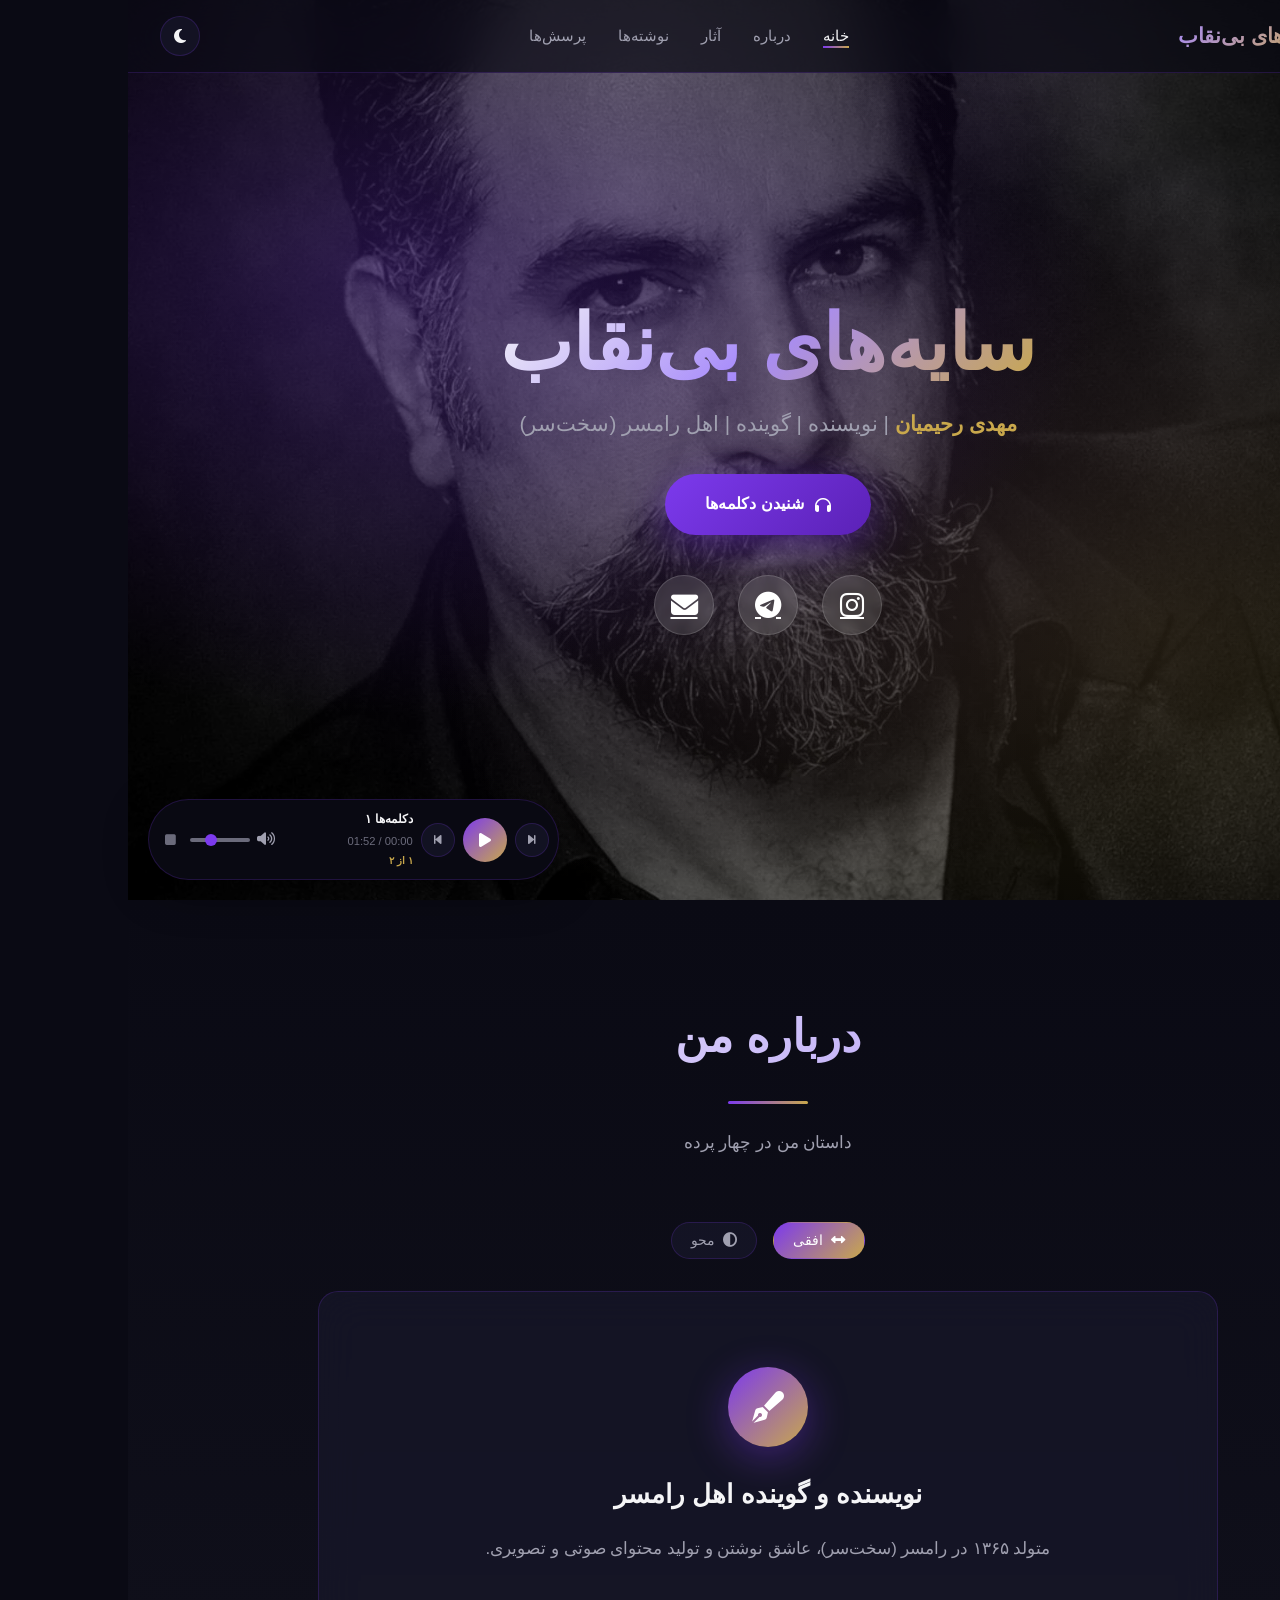
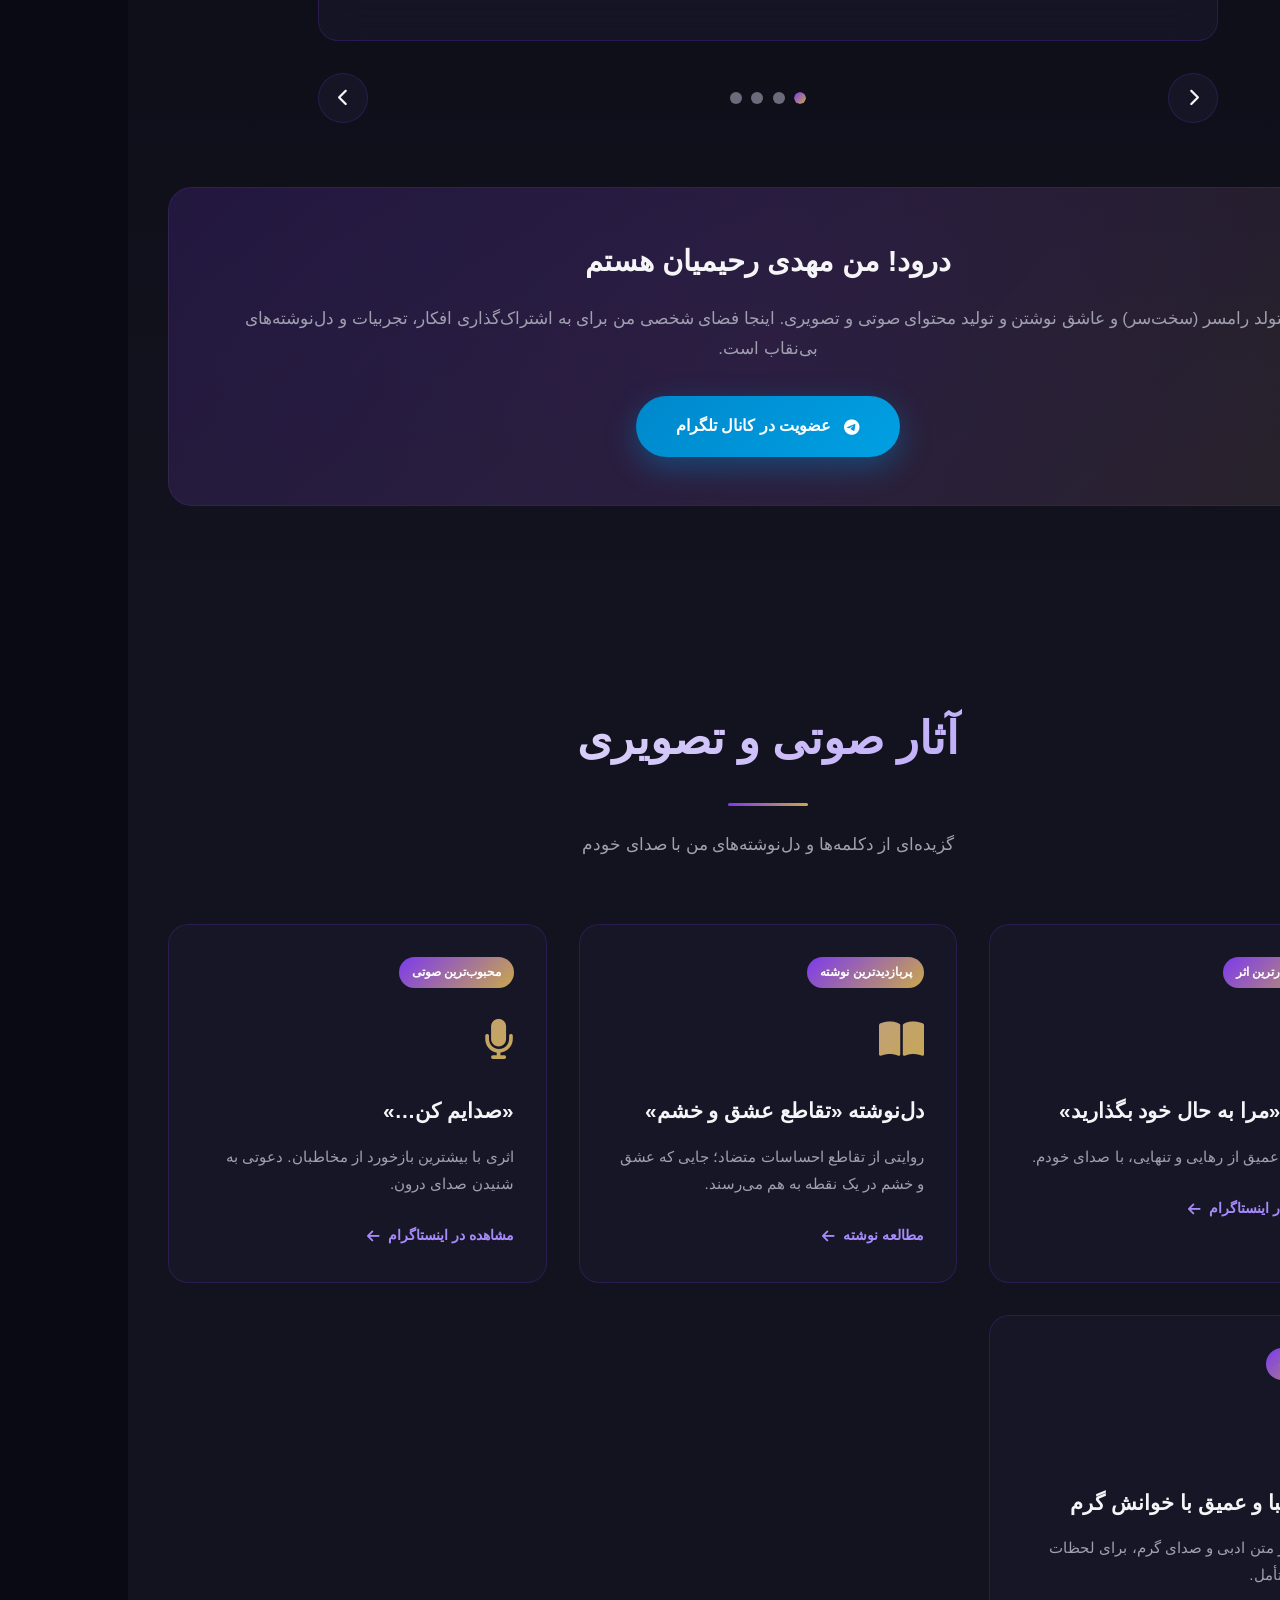
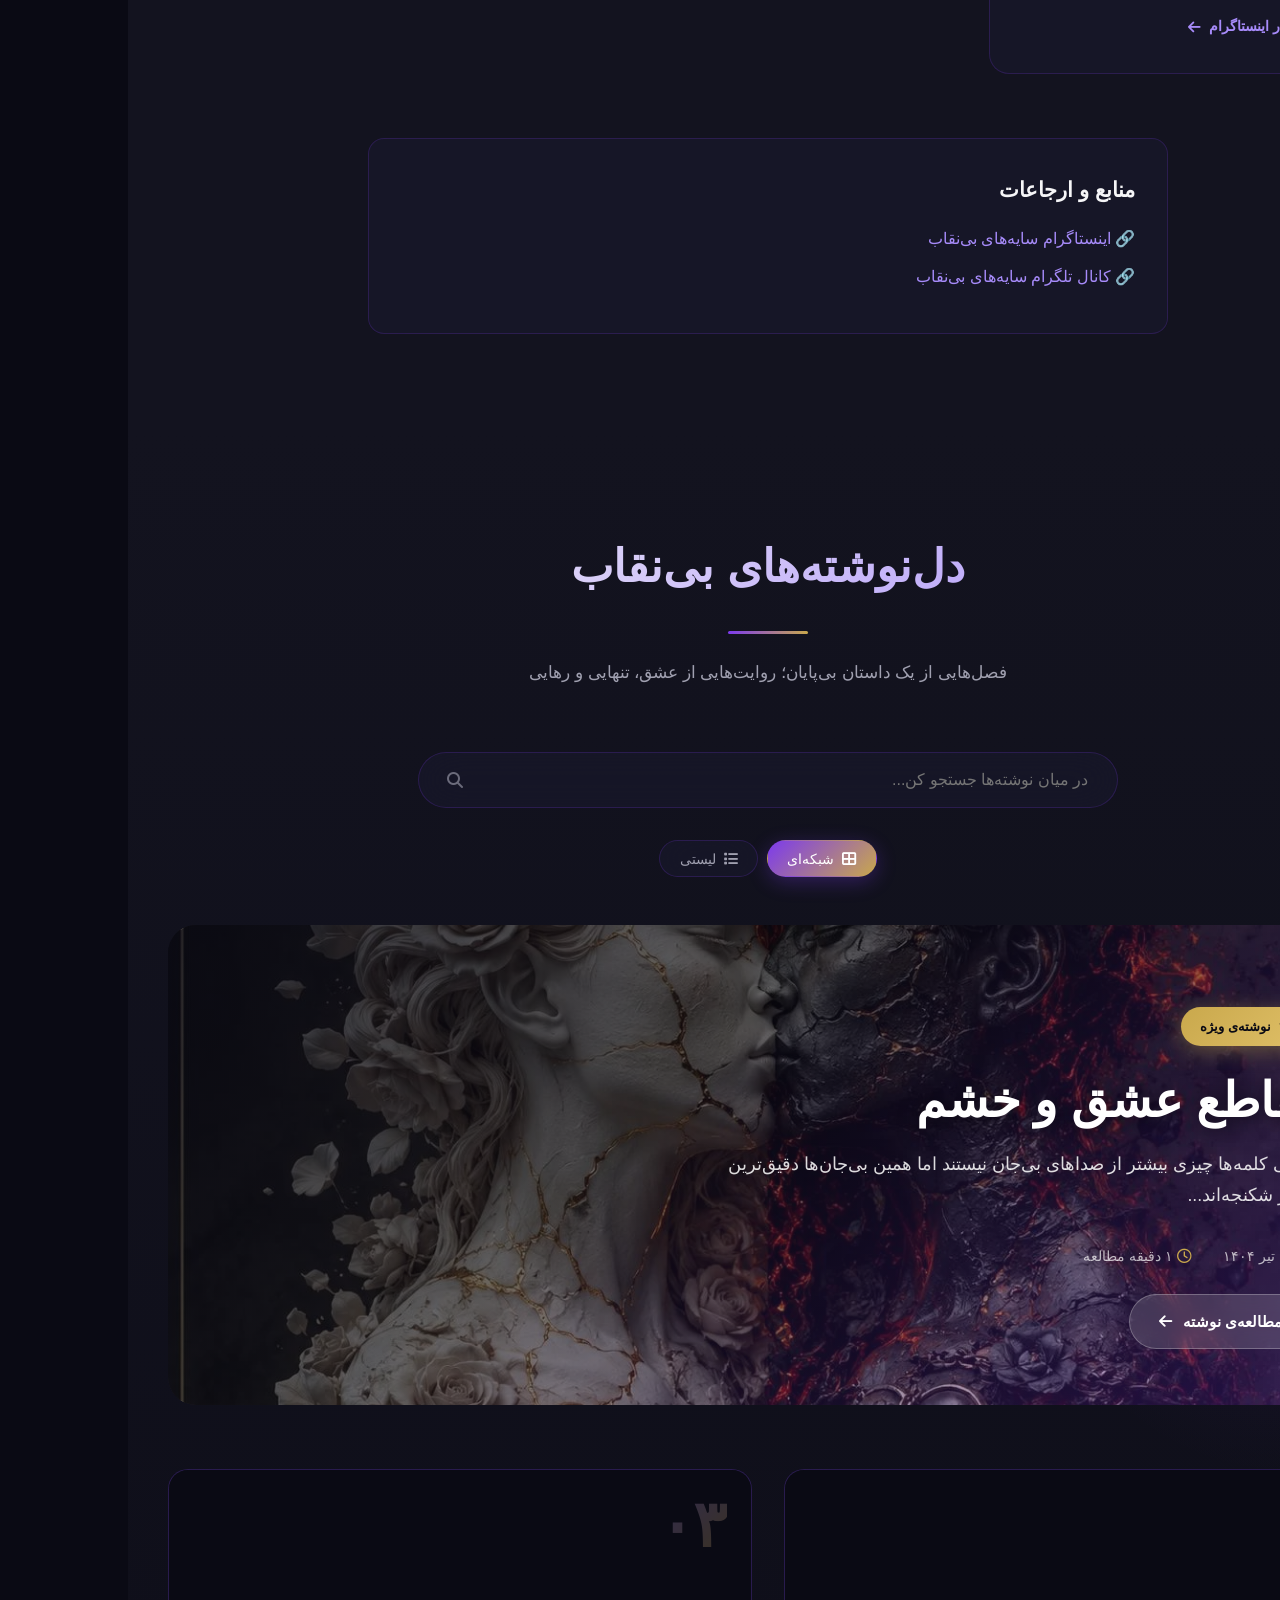
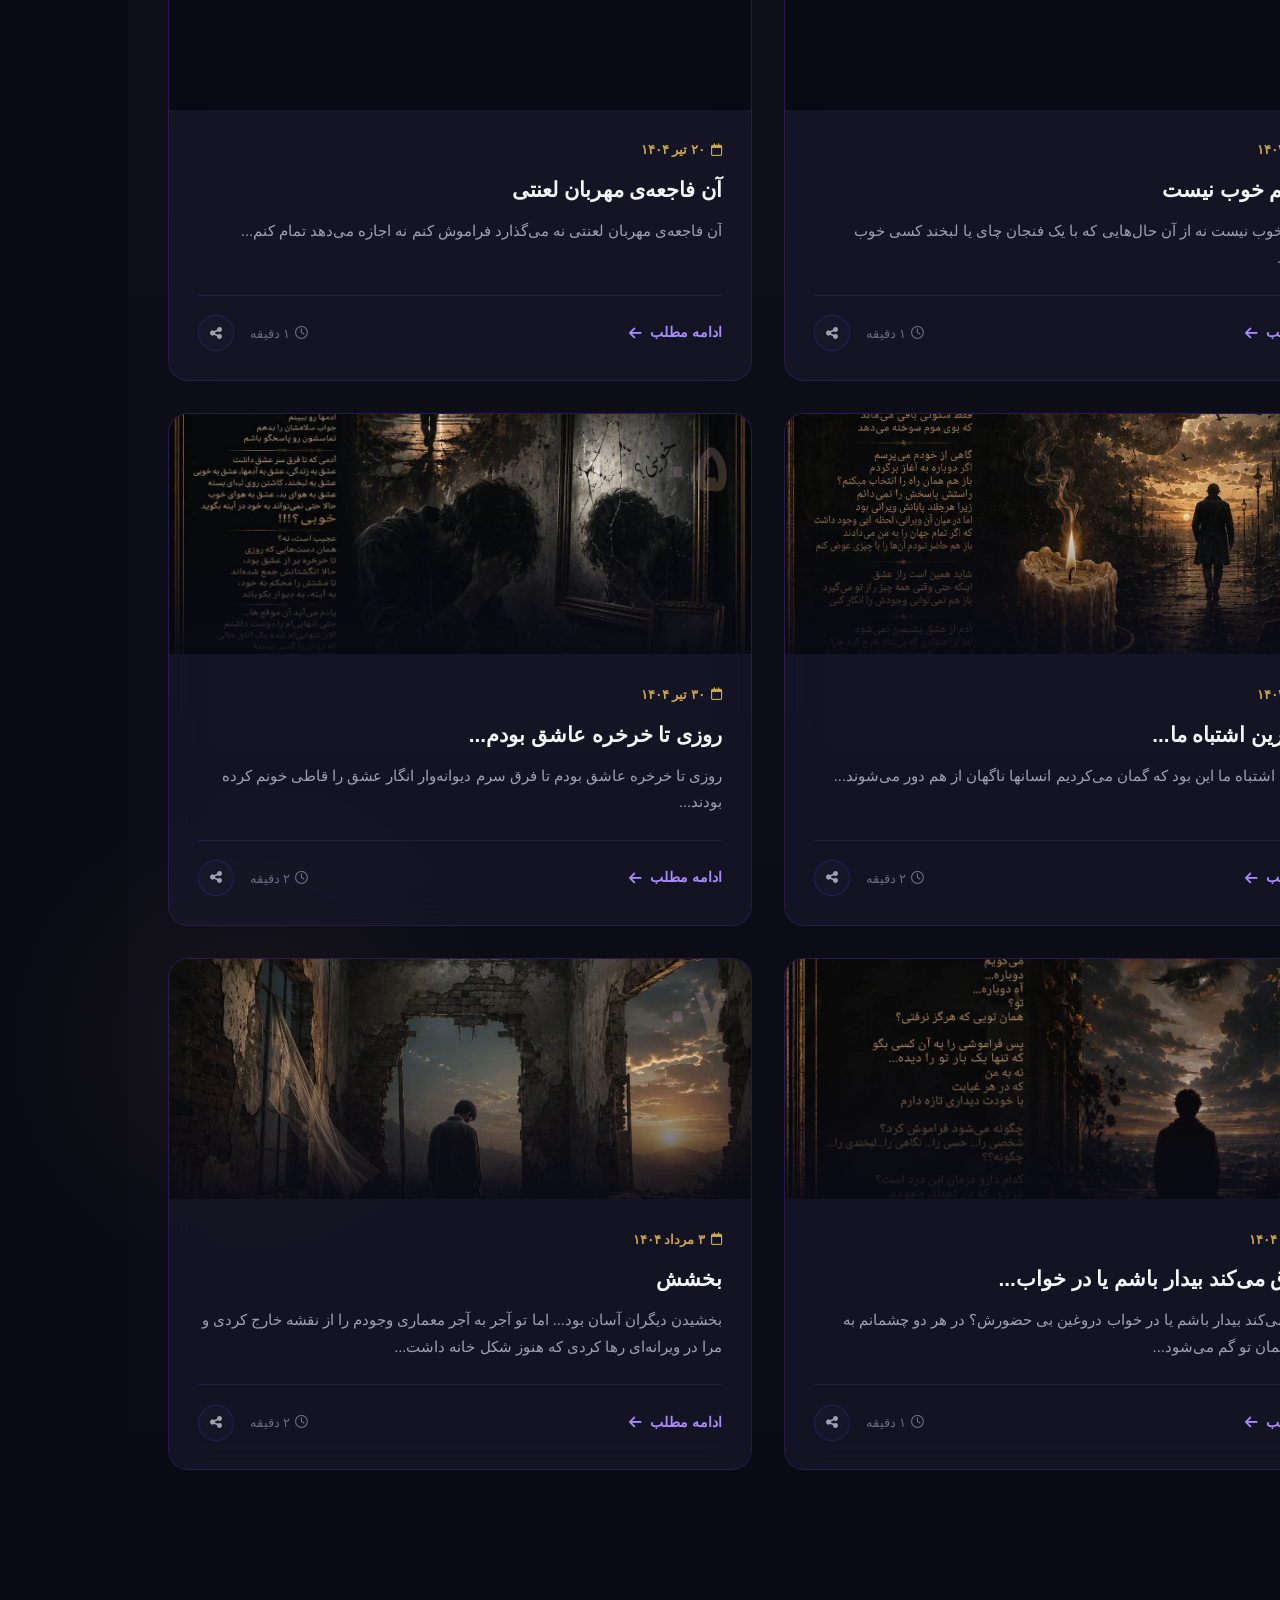
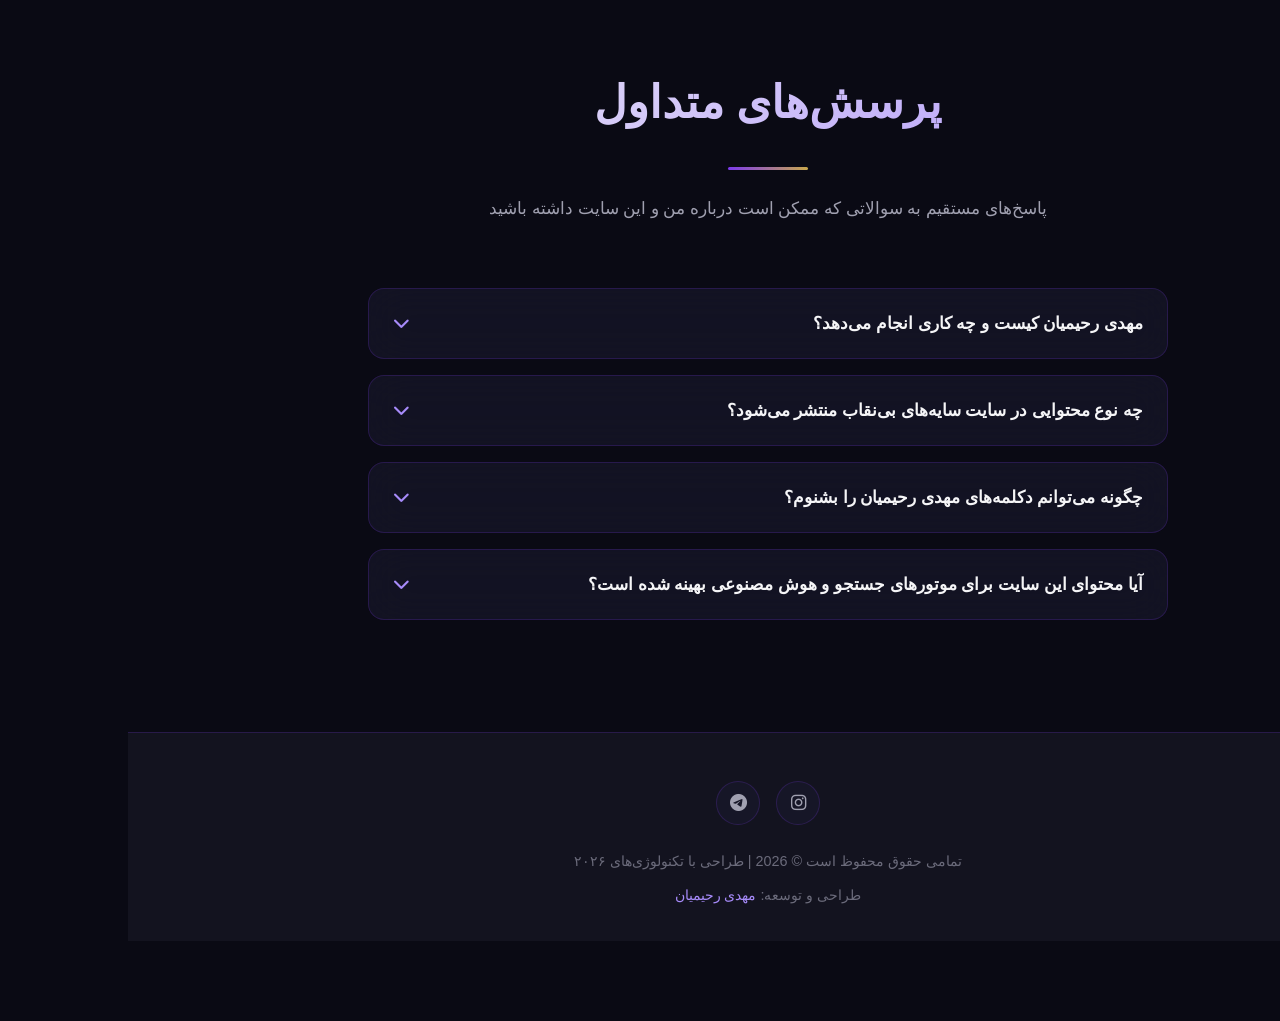
==== commit 8c4c7393: "Update index.html" ====
--- a/index.html
+++ b/index.html
@@ -38,24 +38,25 @@
 <link rel="preconnect" href="https://cdnjs.cloudflare.com" crossorigin>
 <link rel="preload" href="https://cdn.jsdelivr.net/gh/rastikerdar/vazirmatn@v33.003/Vazirmatn-font-face.css" as="style">
 
-<!-- ═══════════════════ Fonts ═══════════════════ -->
+<!-- ═══════════════════ Fonts (Non-blocking) ═══════════════════ -->
 <link rel="stylesheet" href="https://cdn.jsdelivr.net/gh/rastikerdar/vazirmatn@v33.003/Vazirmatn-font-face.css" media="print" onload="this.media='all'">
 <noscript><link rel="stylesheet" href="https://cdn.jsdelivr.net/gh/rastikerdar/vazirmatn@v33.003/Vazirmatn-font-face.css"></noscript>
 <link rel="stylesheet" href="https://cdnjs.cloudflare.com/ajax/libs/font-awesome/6.5.1/css/all.min.css" integrity="sha512-DTOQO9RWCH3ppGqcWaEA1BIZOC6xxalwEsw9c2QQeAIftl+Vegovlnee1c9QX4TctnWMn13TZye+giMm8e2LwA==" crossorigin="anonymous" referrerpolicy="no-referrer" media="print" onload="this.media='all'">
 <noscript><link rel="stylesheet" href="https://cdnjs.cloudflare.com/ajax/libs/font-awesome/6.5.1/css/all.min.css"></noscript>
 
-<!-- ═══════════════════ JSON-LD ═══════════════════ -->
+<!-- ═══════════════════ JSON-LD Global ═══════════════════ -->
 <script type="application/ld+json">
 {
   "@context": "https://schema.org",
   "@type": "Person",
   "name": "مهدی رحیمیان",
   "alternateName": "Mehdi Rahimian",
-  "description": "نویسنده و گوینده اهل رامسر (سخت‌سر)",
+  "description": "نویسنده و گوینده اهل رامسر (سخت‌سر)، متولد ۱۳۶۵",
   "birthPlace": { "@type": "Place", "name": "رامسر (سخت‌سر)، ایران" },
   "jobTitle": ["نویسنده", "گوینده"],
   "url": "https://sayehayebineghab.ir",
-  "sameAs": ["https://www.instagram.com/sayehaye.bi.neghab", "https://t.me/sayehayebineghab"]
+  "sameAs": ["https://www.instagram.com/sayehaye.bi.neghab", "https://t.me/sayehayebineghab"],
+  "knowsAbout": ["دکلمه", "دل‌نوشته", "تولید محتوای صوتی", "نویسندگی"]
 }
 </script>
 <script type="application/ld+json">
@@ -83,7 +84,7 @@
 </script>
 
 <style>
-/* ═══════════════════ RESET & ROOT ═══════════════════ */
+/* ── Reset & Root ── */
 :root {
   --purple: #7c3aed;
   --purple-light: #a78bfa;
@@ -104,7 +105,6 @@
   --font-main: 'Vazirmatn', 'Tahoma', 'Segoe UI', sans-serif;
   --player-height: 80px;
 }
-
 [data-theme="light"] {
   --black-velvet: #f0f0f5;
   --black-soft: #ffffff;
@@ -115,7 +115,6 @@
   --glass-bg: rgba(255, 255, 255, 0.7);
   --glass-border: rgba(124, 58, 237, 0.15);
 }
-
 *, *::before, *::after { margin: 0; padding: 0; box-sizing: border-box; }
 html { scroll-behavior: smooth; font-size: 16px; }
 body {
@@ -129,14 +128,11 @@
   min-height: 100dvh;
   padding-bottom: var(--player-height);
 }
-
 @media (prefers-reduced-motion: reduce) {
   *, *::before, *::after { animation-duration: 0.01ms !important; transition-duration: 0.01ms !important; }
 }
 :focus-visible { outline: 3px solid var(--purple); outline-offset: 3px; border-radius: 4px; }
 ::selection { background: var(--purple); color: #fff; }
-
-/* ═══════════════════ SKIP LINK ═══════════════════ */
 .skip-link {
   position: fixed; top: -100px; right: 1rem; z-index: 100000;
   background: var(--purple); color: #fff; padding: 0.8rem 1.5rem;
@@ -145,29 +141,19 @@
 }
 .skip-link:focus { top: 0; }
 
-/* ═══════════════════ SCROLL PROGRESS (عمودی - شبیه dungyov) ═══════════════════ */
-#scroll-progress-vertical {
-  position: fixed; top: 0; left: 0; z-index: 10000;
-  width: 3px; height: 0%; background: linear-gradient(180deg, var(--purple), var(--gold));
-  transition: height 0.1s ease;
-  border-radius: 0 0 3px 3px;
-  box-shadow: 0 0 15px rgba(124,58,237,0.4);
-}
-
 #scroll-progress {
   position: fixed; top: 0; right: 0; height: 3px;
   background: linear-gradient(90deg, var(--purple), var(--gold));
-  width: 0%; z-index: 9999;
-}
-
+  width: 0%; z-index: 10000;
+}
 #reading-progress {
   position: fixed; top: 3px; right: 0; height: 2px;
-  background: var(--gold); width: 0%; z-index: 9999;
+  background: var(--gold); width: 0%; z-index: 10000;
   opacity: 0; transition: opacity 0.3s;
 }
 #reading-progress.active { opacity: 1; }
 
-/* ═══════════════════ HEADER ═══════════════════ */
+/* ── Header ── */
 header {
   position: fixed; top: 0; right: 0; left: 0; z-index: 1000;
   padding: 1rem 2rem;
@@ -194,112 +180,51 @@
 .theme-toggle:hover, .menu-toggle:hover { background: var(--glass-hover); transform: rotate(15deg); }
 .menu-toggle { display: none; }
 
-/* ═══════════════════ SECTIONS — با افکت اسکرول ═══════════════════ */
-section {
-  padding: 6rem 2rem;
-  position: relative;
-  opacity: 0.3;
-  transform: translateY(60px) scale(0.98);
-  transition: opacity 1s var(--ease-cinematic), transform 1s var(--ease-cinematic);
-  will-change: opacity, transform;
-}
-section.visible {
-  opacity: 1;
-  transform: translateY(0) scale(1);
-}
-
-/* هر بخش با تأخیر متفاوت */
-#home { transition-delay: 0s; }
-#about { transition-delay: 0.1s; }
-#works { transition-delay: 0.2s; }
-#blog { transition-delay: 0.3s; }
-#faq { transition-delay: 0.4s; }
-
+/* ── Sections ── */
+section { padding: 6rem 2rem; position: relative; }
 .section-inner { max-width: 1200px; margin: 0 auto; }
 .section-header { text-align: center; margin-bottom: 4rem; }
 .section-title { font-size: clamp(1.8rem, 4vw, 2.8rem); font-weight: 800; margin-bottom: 1rem; background: linear-gradient(135deg, var(--text-primary), var(--purple-light)); -webkit-background-clip: text; background-clip: text; -webkit-text-fill-color: transparent; }
 .section-subtitle { color: var(--text-secondary); font-size: 1.05rem; }
 .section-divider { width: 80px; height: 3px; background: linear-gradient(90deg, var(--purple), var(--gold)); margin: 1.5rem auto; border-radius: 2px; }
 
-/* ═══════════════════ HERO با پارالاکس ═══════════════════ */
+/* ── Hero ── */
 #home {
-  min-height: 100vh; min-height: 100dvh;
+  position: relative; min-height: 100vh; min-height: 100dvh;
   display: flex; align-items: center; justify-content: center;
   overflow: hidden; padding: 6rem 2rem 4rem;
-  opacity: 1 !important;
-  transform: none !important;
-}
-.hero-bg {
-  position: absolute; inset: 0; z-index: 0;
-  background-image: url('images/1.webp');
-  background-size: cover; background-position: center; background-repeat: no-repeat;
-  transition: transform 0.1s linear;
-  will-change: transform;
-}
-.hero-bg::before {
-  content: ''; position: absolute; inset: 0;
-  background: radial-gradient(ellipse at 20% 30%, rgba(124,58,237,0.25) 0%, transparent 50%),
-              radial-gradient(ellipse at 80% 70%, rgba(201,168,76,0.15) 0%, transparent 50%),
-              radial-gradient(ellipse at 50% 50%, rgba(124,58,237,0.1) 0%, transparent 70%);
-  animation: heroGlow 15s ease-in-out infinite alternate;
-  z-index: 2;
-}
-.hero-bg::after {
-  content: ''; position: absolute; inset: 0;
-  background: rgba(0,0,0,0.55); z-index: 1;
-}
-@keyframes heroGlow {
-  0% { opacity: 0.7; transform: scale(1); }
-  100% { opacity: 1; transform: scale(1.1); }
-}
-.hero-content {
-  position: relative; z-index: 4; text-align: center; max-width: 900px;
-}
-.hero-title {
-  font-size: clamp(2.5rem, 6vw, 5rem); font-weight: 900; line-height: 1.2; margin-bottom: 1rem;
-  background: linear-gradient(135deg, var(--text-primary) 0%, var(--purple-light) 50%, var(--gold) 100%);
-  -webkit-background-clip: text; background-clip: text; -webkit-text-fill-color: transparent;
-  animation: titleReveal 1.2s var(--ease-cinematic) both;
-}
-@keyframes titleReveal {
-  from { opacity: 0; transform: translateY(30px); filter: blur(10px); }
-  to { opacity: 1; transform: translateY(0); filter: blur(0); }
-}
+}
+.hero-bg { position: absolute; inset: 0; z-index: 0; background-image: url('images/1.webp'); background-size: cover; background-position: center; background-repeat: no-repeat; }
+.hero-bg::before { content: ''; position: absolute; inset: 0; background: radial-gradient(ellipse at 20% 30%, rgba(124,58,237,0.25) 0%, transparent 50%), radial-gradient(ellipse at 80% 70%, rgba(201,168,76,0.15) 0%, transparent 50%), radial-gradient(ellipse at 50% 50%, rgba(124,58,237,0.1) 0%, transparent 70%); animation: heroGlow 15s ease-in-out infinite alternate; z-index: 2; }
+.hero-bg::after { content: ''; position: absolute; inset: 0; background: rgba(0,0,0,0.55); z-index: 1; }
+@keyframes heroGlow { 0% { opacity: 0.7; transform: scale(1); } 100% { opacity: 1; transform: scale(1.1); } }
+.hero-particles { position: absolute; inset: 0; overflow: hidden; z-index: 3; }
+.particle { position: absolute; width: 4px; height: 4px; background: var(--gold); border-radius: 50%; opacity: 0; animation: float 8s infinite; box-shadow: 0 0 10px var(--gold); }
+@keyframes float { 0% { transform: translateY(100vh); opacity: 0; } 10% { opacity: 0.8; } 90% { opacity: 0.8; } 100% { transform: translateY(-100px) translateX(100px); opacity: 0; } }
+.hero-content { position: relative; z-index: 4; text-align: center; max-width: 900px; }
+.hero-title { font-size: clamp(2.5rem, 6vw, 5rem); font-weight: 900; line-height: 1.2; margin-bottom: 1rem; background: linear-gradient(135deg, var(--text-primary) 0%, var(--purple-light) 50%, var(--gold) 100%); -webkit-background-clip: text; background-clip: text; -webkit-text-fill-color: transparent; animation: titleReveal 1.2s var(--ease-cinematic) both; }
+@keyframes titleReveal { from { opacity: 0; transform: translateY(30px); filter: blur(10px); } to { opacity: 1; transform: translateY(0); filter: blur(0); } }
 .hero-subtitle { font-size: clamp(1rem, 2vw, 1.3rem); color: var(--text-secondary); margin-bottom: 2rem; animation: titleReveal 1.2s var(--ease-cinematic) 0.2s both; }
 .hero-subtitle strong { color: var(--gold); font-weight: 700; }
-.hero-cta {
-  display: inline-flex; align-items: center; gap: 0.7rem;
-  padding: 1rem 2.5rem;
-  background: linear-gradient(135deg, var(--purple), var(--purple-dark));
-  color: white; text-decoration: none; border-radius: 50px; font-weight: 600; font-size: 1rem;
-  transition: all 0.4s var(--ease-cinematic);
-  box-shadow: 0 10px 40px rgba(124,58,237,0.4);
-  animation: titleReveal 1.2s var(--ease-cinematic) 0.4s both;
-}
+.hero-cta { display: inline-flex; align-items: center; gap: 0.7rem; padding: 1rem 2.5rem; background: linear-gradient(135deg, var(--purple), var(--purple-dark)); color: white; text-decoration: none; border-radius: 50px; font-weight: 600; font-size: 1rem; transition: all 0.4s var(--ease-cinematic); box-shadow: 0 10px 40px rgba(124,58,237,0.4); animation: titleReveal 1.2s var(--ease-cinematic) 0.4s both; }
 .hero-cta:hover { transform: translateY(-3px); box-shadow: 0 15px 50px rgba(124,58,237,0.6); }
 .hero-cta i { transition: transform 0.3s; }
 .hero-cta:hover i { transform: translateX(-5px); }
-
-.social-links {
-  display: flex; justify-content: center; gap: 1.5rem; margin-top: 2.5rem; flex-wrap: wrap;
-  animation: titleReveal 1.2s var(--ease-cinematic) 0.6s both;
-}
-.social-links a {
-  color: #fff; background: rgba(255,255,255,0.12); backdrop-filter: blur(4px);
-  width: clamp(50px, 8vw, 60px); height: clamp(50px, 8vw, 60px); border-radius: 50%;
-  display: flex; align-items: center; justify-content: center;
-  font-size: clamp(1.3rem, 2.5vw, 1.7rem);
-  transition: all var(--transition-smooth);
-  border: 1px solid rgba(255,255,255,0.15);
-}
+.social-links { display: flex; justify-content: center; gap: 1.5rem; margin-top: 2.5rem; flex-wrap: wrap; }
+.social-links a { color: #fff; background: rgba(255,255,255,0.12); backdrop-filter: blur(4px); width: clamp(50px, 8vw, 60px); height: clamp(50px, 8vw, 60px); border-radius: 50%; display: flex; align-items: center; justify-content: center; font-size: clamp(1.3rem, 2.5vw, 1.7rem); transition: all var(--transition-smooth); border: 1px solid rgba(255,255,255,0.15); }
 .social-links a:hover { transform: translateY(-8px) scale(1.08); background: rgba(255,255,255,0.25); }
 
-/* ═══════════════════ ABOUT ═══════════════════ */
+/* ── About / Slider ── */
 #about { background: linear-gradient(180deg, var(--black-velvet) 0%, var(--black-soft) 100%); }
 .slider-container { position: relative; max-width: 900px; margin: 0 auto; min-height: 400px; }
+.slider-controls-top { display: flex; justify-content: center; gap: 1rem; margin-bottom: 2rem; }
+.slider-mode-btn { background: var(--glass-bg); border: 1px solid var(--glass-border); color: var(--text-secondary); padding: 0.6rem 1.2rem; border-radius: 30px; cursor: pointer; font-family: var(--font-main); font-size: 0.9rem; transition: all 0.3s; display: flex; align-items: center; gap: 0.5rem; }
+.slider-mode-btn.active { background: linear-gradient(135deg, var(--purple), var(--gold)); color: white; border-color: transparent; }
 .slider-viewport { position: relative; overflow: hidden; border-radius: 20px; background: var(--glass-bg); backdrop-filter: blur(20px); border: 1px solid var(--glass-border); padding: 3rem; min-height: 350px; }
 .slide { position: absolute; inset: 0; padding: 3rem; opacity: 0; transform: translateX(100px); transition: all 0.8s var(--ease-cinematic); display: flex; flex-direction: column; justify-content: center; align-items: center; text-align: center; }
 .slide.active { opacity: 1; transform: translateX(0); }
+.slide.fade-mode { transform: translateX(0) scale(0.95); }
+.slide.fade-mode.active { transform: translateX(0) scale(1); }
 .slide-icon { width: 80px; height: 80px; background: linear-gradient(135deg, var(--purple), var(--gold)); border-radius: 50%; display: flex; align-items: center; justify-content: center; font-size: 2rem; color: white; margin-bottom: 1.5rem; box-shadow: 0 10px 40px rgba(124,58,237,0.4); }
 .slide-title { font-size: 1.6rem; font-weight: 700; margin-bottom: 1rem; color: var(--text-primary); }
 .slide-text { color: var(--text-secondary); font-size: 1.05rem; line-height: 1.9; max-width: 600px; }
@@ -307,33 +232,28 @@
 .slider-btn { background: var(--glass-bg); border: 1px solid var(--glass-border); color: var(--text-primary); width: 50px; height: 50px; border-radius: 50%; cursor: pointer; font-size: 1.1rem; transition: all 0.3s; display: flex; align-items: center; justify-content: center; }
 .slider-btn:hover { background: var(--glass-hover); transform: scale(1.1); }
 .slider-dots { display: flex; gap: 0.6rem; }
-.slider-dot { width: 12px; height: 12px; border-radius: 50%; background: var(--text-muted); cursor: pointer; border: none; transition: background 0.3s; }
-.slider-dot.active { background: linear-gradient(135deg, var(--purple), var(--gold)); }
+.slider-dot { width: 12px; height: 12px; border-radius: 50%; background: var(--text-muted); cursor: pointer; position: relative; overflow: hidden; transition: background 0.3s; border: none; }
+.slider-dot.active { background: transparent; }
+.slider-dot.active::after { content: ''; position: absolute; inset: 0; background: linear-gradient(135deg, var(--purple), var(--gold)); border-radius: 50%; animation: dotFill 5s linear; }
+@keyframes dotFill { from{transform:scale(0)} to{transform:scale(1)} }
 
 .telegram-cta {
   background: linear-gradient(135deg, rgba(124,58,237,0.15), rgba(201,168,76,0.1));
   border: 1px solid var(--glass-border); border-radius: 24px; padding: 3rem; text-align: center;
   margin-top: 4rem; position: relative; overflow: hidden;
 }
+.telegram-cta::before { content: ''; position: absolute; top: -50%; right: -50%; width: 200%; height: 200%; background: radial-gradient(circle, rgba(124,58,237,0.1) 0%, transparent 70%); animation: rotate 20s linear infinite; }
+@keyframes rotate { from{transform:rotate(0deg)} to{transform:rotate(360deg)} }
+.telegram-cta > * { position: relative; z-index: 1; }
 .telegram-cta h3 { font-size: 1.8rem; margin-bottom: 1rem; color: var(--text-primary); }
 .telegram-cta p { color: var(--text-secondary); margin-bottom: 2rem; font-size: 1.05rem; }
-.telegram-btn {
-  display: inline-flex; align-items: center; gap: 0.8rem;
-  padding: 1rem 2.5rem;
-  background: linear-gradient(135deg, #0088cc, #00a0e3);
-  color: white; text-decoration: none; border-radius: 50px; font-weight: 600;
-  transition: all 0.4s; box-shadow: 0 10px 30px rgba(0,136,204,0.4);
-}
+.telegram-btn { display: inline-flex; align-items: center; gap: 0.8rem; padding: 1rem 2.5rem; background: linear-gradient(135deg, #0088cc, #00a0e3); color: white; text-decoration: none; border-radius: 50px; font-weight: 600; transition: all 0.4s; box-shadow: 0 10px 30px rgba(0,136,204,0.4); }
 .telegram-btn:hover { transform: translateY(-3px); box-shadow: 0 15px 40px rgba(0,136,204,0.6); }
 
-/* ═══════════════════ WORKS ═══════════════════ */
+/* ── Works ── */
 #works { background: var(--black-soft); }
 .works-grid { display: grid; grid-template-columns: repeat(auto-fit, minmax(280px, 1fr)); gap: 2rem; }
-.work-card {
-  background: var(--glass-bg); backdrop-filter: blur(20px);
-  border: 1px solid var(--glass-border); border-radius: 20px; padding: 2rem;
-  transition: all 0.5s var(--ease-cinematic); position: relative; overflow: hidden;
-}
+.work-card { background: var(--glass-bg); backdrop-filter: blur(20px); border: 1px solid var(--glass-border); border-radius: 20px; padding: 2rem; transition: all 0.5s var(--ease-cinematic); position: relative; overflow: hidden; }
 .work-card::before { content: ''; position: absolute; top: 0; right: 0; width: 100%; height: 100%; background: linear-gradient(135deg, var(--purple), var(--gold)); opacity: 0; transition: opacity 0.5s; z-index: 0; }
 .work-card:hover { transform: translateY(-10px); border-color: var(--purple); box-shadow: 0 20px 60px rgba(124,58,237,0.3); }
 .work-card:hover::before { opacity: 0.05; }
@@ -345,39 +265,120 @@
 .work-link { display: inline-flex; align-items: center; gap: 0.5rem; color: var(--purple-light); text-decoration: none; font-weight: 600; font-size: 0.9rem; transition: all 0.3s; }
 .work-link:hover { color: var(--gold); gap: 0.8rem; }
 
-/* ═══════════════════ BLOG ═══════════════════ */
+/* ── Blog ── */
 #blog { background: linear-gradient(180deg, var(--black-soft) 0%, var(--black-velvet) 100%); position: relative; }
+#blog::before { content: ''; position: absolute; top: 20%; right: -10%; width: 500px; height: 500px; background: radial-gradient(circle, rgba(124,58,237,0.08) 0%, transparent 70%); pointer-events: none; z-index: 0; }
+#blog::after { content: ''; position: absolute; bottom: 10%; left: -10%; width: 500px; height: 500px; background: radial-gradient(circle, rgba(201,168,76,0.06) 0%, transparent 70%); pointer-events: none; z-index: 0; }
+#blog .section-inner { position: relative; z-index: 1; }
+
 .blog-search { max-width: 700px; margin: 0 auto 2rem; position: relative; }
 .blog-search input { width: 100%; padding: 1.1rem 1.8rem 1.1rem 3.5rem; background: var(--glass-bg); backdrop-filter: blur(20px); border: 1px solid var(--glass-border); border-radius: 50px; color: var(--text-primary); font-family: var(--font-main); font-size: 1rem; transition: all 0.3s; }
 .blog-search input:focus { outline: none; border-color: var(--purple); box-shadow: 0 0 0 3px rgba(124,58,237,0.2); }
 .blog-search i { position: absolute; left: 1.8rem; top: 50%; transform: translateY(-50%); color: var(--text-muted); }
 
-.blog-grid { display: grid; grid-template-columns: repeat(auto-fill, minmax(300px, 1fr)); gap: 2rem; }
-.blog-card {
-  background: var(--glass-bg); backdrop-filter: blur(20px);
-  border: 1px solid var(--glass-border); border-radius: 20px; overflow: hidden;
-  transition: all 0.5s var(--ease-cinematic); cursor: pointer;
-}
+.blog-view-controls { display: flex; justify-content: center; gap: 0.6rem; margin-bottom: 3rem; }
+.view-toggle-btn { background: var(--glass-bg); backdrop-filter: blur(20px); border: 1px solid var(--glass-border); color: var(--text-secondary); padding: 0.6rem 1.2rem; border-radius: 30px; cursor: pointer; font-family: var(--font-main); font-size: 0.9rem; transition: all 0.3s; display: flex; align-items: center; gap: 0.5rem; }
+.view-toggle-btn.active { background: linear-gradient(135deg, var(--purple), var(--gold)); color: white; border-color: transparent; box-shadow: 0 5px 20px rgba(124,58,237,0.3); }
+.view-toggle-btn:hover:not(.active) { background: var(--glass-hover); color: var(--text-primary); }
+
+.featured-post { position: relative; border-radius: 28px; overflow: hidden; margin-bottom: 4rem; min-height: 480px; cursor: pointer; transition: all 0.6s var(--ease-cinematic); background: var(--black-card); }
+.featured-post:hover { transform: translateY(-8px); box-shadow: 0 30px 80px rgba(124,58,237,0.35); }
+.featured-post-bg { position: absolute; inset: 0; background-size: cover; background-position: center; transition: transform 1.2s var(--ease-cinematic); }
+.featured-post:hover .featured-post-bg { transform: scale(1.08); }
+.featured-post-overlay { position: absolute; inset: 0; background: linear-gradient(135deg, rgba(10,10,20,0.85) 0%, rgba(10,10,20,0.6) 40%, rgba(124,58,237,0.3) 100%); z-index: 1; }
+.featured-post-content { position: relative; z-index: 2; padding: 3.5rem; display: flex; flex-direction: column; justify-content: flex-end; height: 100%; min-height: 480px; }
+.featured-badge { display: inline-flex; align-items: center; gap: 0.5rem; padding: 0.5rem 1.2rem; background: linear-gradient(135deg, var(--gold), var(--gold-light)); color: var(--black-velvet); border-radius: 30px; font-size: 0.8rem; font-weight: 700; margin-bottom: 1.5rem; width: fit-content; box-shadow: 0 5px 20px rgba(201,168,76,0.4); }
+.featured-title { font-size: clamp(1.8rem, 4vw, 3rem); font-weight: 800; color: white; line-height: 1.3; margin-bottom: 1rem; max-width: 700px; text-shadow: 0 2px 20px rgba(0,0,0,0.5); }
+.featured-excerpt { color: rgba(255,255,255,0.85); font-size: 1.1rem; line-height: 1.8; max-width: 600px; margin-bottom: 2rem; }
+.featured-meta { display: flex; align-items: center; gap: 2rem; flex-wrap: wrap; color: rgba(255,255,255,0.7); font-size: 0.9rem; }
+.featured-meta-item i { color: var(--gold); }
+.featured-read-btn { display: inline-flex; align-items: center; gap: 0.7rem; padding: 0.8rem 1.8rem; background: rgba(255,255,255,0.15); backdrop-filter: blur(10px); border: 1px solid rgba(255,255,255,0.25); color: white; border-radius: 50px; font-weight: 600; font-size: 0.95rem; width: fit-content; margin-top: 1.5rem; transition: all 0.4s var(--ease-cinematic); }
+.featured-post:hover .featured-read-btn { background: var(--gold); color: var(--black-velvet); border-color: var(--gold); gap: 1rem; }
+
+.blog-grid { display: grid; grid-template-columns: repeat(2, 1fr); gap: 2rem; }
+.blog-card { position: relative; background: var(--glass-bg); backdrop-filter: blur(20px); border: 1px solid var(--glass-border); border-radius: 20px; overflow: hidden; transition: all 0.5s var(--ease-cinematic); cursor: pointer; display: flex; flex-direction: column; }
 .blog-card:hover { transform: translateY(-10px); border-color: var(--purple); box-shadow: 0 25px 60px rgba(124,58,237,0.3); }
-.blog-card-img-wrap { overflow: hidden; position: relative; height: 240px; }
+.blog-card-number { position: absolute; top: 1.5rem; right: 1.5rem; font-size: 4rem; font-weight: 900; line-height: 1; background: linear-gradient(135deg, var(--purple-light), var(--gold)); -webkit-background-clip: text; background-clip: text; -webkit-text-fill-color: transparent; opacity: 0.25; z-index: 2; pointer-events: none; font-family: 'Georgia', serif; transition: all 0.5s var(--ease-cinematic); }
+.blog-card:hover .blog-card-number { opacity: 0.5; transform: scale(1.1) rotate(-5deg); }
+.blog-card-img-wrap { overflow: hidden; position: relative; height: 240px; aspect-ratio: 3/2; }
 .blog-card-img { width: 100%; height: 100%; object-fit: cover; transition: transform 0.8s var(--ease-cinematic); background: var(--black-velvet); }
 .blog-card:hover .blog-card-img { transform: scale(1.1); }
 .blog-card-img-wrap::after { content: ''; position: absolute; inset: 0; background: linear-gradient(180deg, transparent 40%, rgba(10,10,20,0.9) 100%); pointer-events: none; }
 .blog-card-tag { position: absolute; top: 1.2rem; left: 1.2rem; padding: 0.3rem 0.9rem; background: rgba(10,10,20,0.75); backdrop-filter: blur(10px); border: 1px solid rgba(201,168,76,0.3); color: var(--gold); border-radius: 20px; font-size: 0.75rem; font-weight: 600; z-index: 3; display: inline-flex; align-items: center; gap: 0.4rem; }
-.blog-card-body { padding: 1.8rem; flex: 1; display: flex; flex-direction: column; }
+.blog-card-body { padding: 1.8rem; flex: 1; display: flex; flex-direction: column; position: relative; }
 .blog-card-date { display: inline-flex; align-items: center; gap: 0.4rem; font-size: 0.8rem; color: var(--gold); margin-bottom: 0.8rem; font-weight: 600; }
 .blog-card-title { font-size: 1.3rem; font-weight: 700; margin-bottom: 0.8rem; color: var(--text-primary); line-height: 1.5; transition: color 0.3s; }
-.blog-card:hover .blog-card-title { color: var(--purple-light); }
+.blog-card:hover .blog-card-title { background: linear-gradient(135deg, var(--purple-light), var(--gold)); -webkit-background-clip: text; background-clip: text; -webkit-text-fill-color: transparent; }
 .blog-card-excerpt { color: var(--text-secondary); font-size: 0.92rem; line-height: 1.8; margin-bottom: 1.5rem; flex: 1; display: -webkit-box; -webkit-line-clamp: 3; -webkit-box-orient: vertical; overflow: hidden; }
 .blog-card-footer { display: flex; justify-content: space-between; align-items: center; padding-top: 1.2rem; border-top: 1px solid var(--glass-border); margin-top: auto; }
 .read-more { color: var(--purple-light); text-decoration: none; font-weight: 600; font-size: 0.9rem; display: inline-flex; align-items: center; gap: 0.5rem; transition: all 0.3s; }
+.read-more i { transition: transform 0.3s; }
 .blog-card:hover .read-more { color: var(--gold); }
 .blog-card:hover .read-more i { transform: translateX(-5px); }
+.blog-card-stats { display: flex; align-items: center; gap: 1rem; color: var(--text-muted); font-size: 0.8rem; }
+.blog-card-stats span { display: inline-flex; align-items: center; gap: 0.3rem; }
 .share-btn { background: var(--glass-bg); border: 1px solid var(--glass-border); color: var(--text-secondary); width: 36px; height: 36px; border-radius: 50%; cursor: pointer; transition: all 0.3s; display: flex; align-items: center; justify-content: center; }
 .share-btn:hover { background: var(--purple); color: white; border-color: var(--purple); transform: rotate(15deg); }
-.no-results { text-align: center; padding: 4rem 2rem; color: var(--text-muted); font-size: 1.1rem; background: var(--glass-bg); border-radius: 20px; }
-
-/* ═══════════════════ FAQ ═══════════════════ */
+.blog-grid.list-view { grid-template-columns: 1fr; gap: 1.5rem; }
+.blog-grid.list-view .blog-card { flex-direction: row; align-items: stretch; }
+.blog-grid.list-view .blog-card-img-wrap { width: 280px; height: auto; min-height: 220px; flex-shrink: 0; }
+.blog-grid.list-view .blog-card-body { padding: 2rem; justify-content: center; }
+.blog-grid.list-view .blog-card-excerpt { -webkit-line-clamp: 2; }
+.blog-grid.list-view .blog-card-number { font-size: 5rem; top: 50%; transform: translateY(-50%); }
+.blog-card.reveal { opacity: 0; transform: translateY(40px); transition: opacity 0.8s var(--ease-cinematic), transform 0.8s var(--ease-cinematic); }
+.blog-card.reveal.visible { opacity: 1; transform: translateY(0); }
+.featured-post.reveal { opacity: 0; transform: translateY(40px) scale(0.98); transition: opacity 1s var(--ease-cinematic), transform 1s var(--ease-cinematic); }
+.featured-post.reveal.visible { opacity: 1; transform: translateY(0) scale(1); }
+.no-results { text-align: center; padding: 4rem 2rem; color: var(--text-muted); font-size: 1.1rem; background: var(--glass-bg); backdrop-filter: blur(20px); border: 1px solid var(--glass-border); border-radius: 20px; }
+
+/* ── Post Modal ── */
+.post-modal { display: none; position: fixed; inset: 0; z-index: 10000; background: rgba(0,0,0,0.75); backdrop-filter: blur(12px); align-items: center; justify-content: center; padding: 2rem; }
+.post-modal.active { display: flex; }
+.post-modal-content { background: var(--black-card); border-radius: 24px; max-width: 820px; width: 100%; max-height: 90vh; max-height: 90dvh; overflow-y: auto; position: relative; box-shadow: 0 30px 80px rgba(0,0,0,0.6); border: 1px solid var(--glass-border); }
+.post-modal-close { position: absolute; top: 1.2rem; left: 1.2rem; width: 44px; height: 44px; background: rgba(0,0,0,0.5); backdrop-filter: blur(8px); border: 1px solid rgba(255,255,255,0.15); border-radius: 50%; color: #fff; cursor: pointer; display: flex; align-items: center; justify-content: center; font-size: 1.2rem; transition: all 0.3s; z-index: 10; }
+.post-modal-close:hover { background: var(--purple); transform: rotate(90deg); border-color: var(--purple); }
+.post-modal-img { width: 100%; height: 320px; object-fit: cover; border-radius: 24px 24px 0 0; display: block; background: var(--black-velvet); }
+.post-modal-header { padding: 1.8rem 2.5rem 1rem; }
+.post-modal-tag { display: inline-block; padding: 0.3rem 1rem; background: linear-gradient(135deg, var(--purple), var(--gold)); color: #fff; border-radius: 30px; font-size: 0.75rem; font-weight: 600; margin-bottom: 0.8rem; }
+.post-modal-title { font-size: clamp(1.6rem, 3vw, 2.2rem); font-weight: 800; color: var(--text-primary); line-height: 1.3; margin-bottom: 0.5rem; }
+.post-modal-meta { display: flex; gap: 1.5rem; color: var(--text-muted); font-size: 0.85rem; flex-wrap: wrap; }
+.post-modal-meta span { display: inline-flex; align-items: center; gap: 0.4rem; }
+.post-modal-meta i { color: var(--gold); }
+.post-modal-body { padding: 0 2.5rem 2rem; color: var(--text-secondary); font-size: 1rem; line-height: 2; }
+.post-modal-body h2 { font-size: 1.6rem; color: var(--text-primary); margin: 2rem 0 1rem 0; padding-right: 0.5rem; border-right: 4px solid var(--gold); }
+.post-modal-body h3 { font-size: 1.3rem; color: var(--text-primary); margin: 1.5rem 0 0.8rem 0; }
+.post-modal-body p { margin-bottom: 1.3rem; }
+.post-modal-body ul { list-style: none; padding: 0; margin: 1rem 0 1.5rem 0; }
+.post-modal-body ul li { position: relative; padding-right: 1.8rem; margin-bottom: 0.6rem; }
+.post-modal-body ul li::before { content: '▸'; position: absolute; right: 0; color: var(--gold); font-weight: bold; }
+.post-modal-body strong { color: var(--gold); font-weight: 700; }
+.related-posts-section { margin-top: 3rem; padding-top: 2rem; border-top: 1px solid var(--glass-border); }
+.related-posts-section h3 { font-size: 1.3rem; color: var(--text-primary); margin-bottom: 1.5rem; display: flex; align-items: center; gap: 0.5rem; }
+.related-posts-section h3 i { color: var(--gold); }
+.related-grid { display: grid; grid-template-columns: 1fr 1fr; gap: 1rem; }
+.related-card { display: flex; gap: 1rem; padding: 1rem; background: var(--glass-bg); border-radius: 12px; text-decoration: none; color: var(--text-primary); transition: all 0.3s; border: 1px solid transparent; align-items: center; }
+.related-card:hover { border-color: var(--gold); transform: translateY(-2px); background: var(--glass-hover); }
+.related-card img { width: 70px; height: 70px; object-fit: cover; border-radius: 8px; flex-shrink: 0; background: var(--black-velvet); }
+.related-card .info { display: flex; flex-direction: column; gap: 0.2rem; overflow: hidden; }
+.related-card .info h4 { font-size: 0.95rem; font-weight: 600; margin: 0; white-space: nowrap; overflow: hidden; text-overflow: ellipsis; }
+.related-card .info p { font-size: 0.8rem; color: var(--text-muted); margin: 0; display: -webkit-box; -webkit-line-clamp: 2; -webkit-box-orient: vertical; overflow: hidden; }
+.post-faq-section { margin-top: 3rem; padding-top: 2rem; border-top: 1px solid var(--glass-border); }
+.post-faq-section h3 { font-size: 1.3rem; color: var(--text-primary); margin-bottom: 1.5rem; display: flex; align-items: center; gap: 0.5rem; }
+.post-faq-section h3 i { color: var(--gold); }
+.post-faq-item { margin: 1rem 0; padding: 1.2rem 1.5rem; background: var(--glass-bg); border-radius: 12px; border-right: 3px solid var(--purple); }
+.post-faq-item h4 { margin: 0 0 0.5rem 0; color: var(--gold); font-size: 1rem; }
+.post-faq-item p { margin: 0; color: var(--text-secondary); line-height: 1.8; font-size: 0.95rem; }
+
+.post-modal-footer { padding: 1.5rem 2.5rem 2.5rem; border-top: 1px solid var(--glass-border); display: flex; gap: 1rem; flex-wrap: wrap; }
+.post-nav-btn { flex: 1; min-width: 120px; padding: 0.8rem 1.2rem; background: var(--glass-bg); border: 1px solid var(--glass-border); border-radius: 12px; color: var(--text-primary); transition: all 0.3s; cursor: pointer; font-family: var(--font-main); text-align: right; font-size: 0.9rem; }
+.post-nav-btn:hover:not(:disabled) { border-color: var(--purple); background: var(--glass-hover); }
+.post-nav-btn:disabled { opacity: 0.3; cursor: not-allowed; }
+.post-nav-btn small { display: block; color: var(--text-muted); font-size: 0.75rem; margin-bottom: 0.2rem; }
+.post-modal-content::-webkit-scrollbar { width: 8px; }
+.post-modal-content::-webkit-scrollbar-track { background: var(--black-velvet); border-radius: 0 0 24px 0; }
+.post-modal-content::-webkit-scrollbar-thumb { background: var(--purple); border-radius: 4px; }
+
+/* ── FAQ Page ── */
 #faq { background: var(--black-velvet); }
 .faq-list { max-width: 800px; margin: 0 auto; }
 .faq-item { background: var(--glass-bg); backdrop-filter: blur(20px); border: 1px solid var(--glass-border); border-radius: 16px; margin-bottom: 1rem; overflow: hidden; transition: all 0.3s; }
@@ -390,12 +391,15 @@
 .faq-item.active .faq-answer { max-height: 500px; padding: 0 1.5rem 1.5rem; }
 .faq-answer p { color: var(--text-secondary); line-height: 1.9; }
 
-/* ═══════════════════ FOOTER ═══════════════════ */
-footer {
-  background: var(--black-soft);
-  padding: 3rem 2rem 1.5rem;
-  border-top: 1px solid var(--glass-border);
-}
+.references { max-width: 800px; margin: 4rem auto 0; padding: 2rem; background: var(--glass-bg); backdrop-filter: blur(20px); border: 1px solid var(--glass-border); border-radius: 16px; }
+.references h3 { font-size: 1.3rem; margin-bottom: 1rem; color: var(--text-primary); }
+.references ul { list-style: none; }
+.references li { margin-bottom: 0.6rem; }
+.references a { color: var(--purple-light); text-decoration: none; display: inline-flex; align-items: center; gap: 0.5rem; transition: color 0.3s; }
+.references a:hover { color: var(--gold); }
+
+/* ── Footer ── */
+footer { background: var(--black-soft); padding: 3rem 2rem 1.5rem; border-top: 1px solid var(--glass-border); }
 .footer-inner { max-width: 1200px; margin: 0 auto; text-align: center; }
 .footer-social { display: flex; justify-content: center; gap: 1rem; margin-bottom: 1.5rem; }
 .footer-social a { width: 44px; height: 44px; background: var(--glass-bg); border: 1px solid var(--glass-border); border-radius: 50%; display: flex; align-items: center; justify-content: center; color: var(--text-secondary); text-decoration: none; transition: all 0.3s; font-size: 1.1rem; }
@@ -404,50 +408,96 @@
 .footer-text a { color: var(--purple-light); text-decoration: none; }
 .footer-text a:hover { color: var(--gold); }
 
-/* ═══════════════════ BACK TO TOP ═══════════════════ */
-.back-to-top {
-  position: fixed; bottom: 100px; left: 20px;
-  width: 44px; height: 44px;
-  background: linear-gradient(135deg, var(--purple), var(--gold));
-  border: none; border-radius: 50%; color: white;
-  cursor: pointer; display: flex; align-items: center; justify-content: center;
-  opacity: 0; visibility: hidden;
-  transition: all 0.4s; z-index: 998;
-  box-shadow: 0 5px 20px rgba(124,58,237,0.4);
-}
+/* ── Music Player ── */
+.music-player { position: fixed; bottom: 20px; left: 20px; background: rgba(10,10,20,0.95); backdrop-filter: blur(20px); border: 1px solid var(--glass-border); border-radius: 50px; padding: 0.5rem 0.6rem; display: flex; align-items: center; gap: 0.5rem; z-index: 9999; box-shadow: 0 10px 40px rgba(0,0,0,0.5); transition: all 0.3s; }
+[data-theme="light"] .music-player { background: rgba(255,255,255,0.95); }
+.music-player:hover { border-color: var(--purple); }
+.play-btn { width: 44px; height: 44px; background: linear-gradient(135deg, var(--purple), var(--gold)); border: none; border-radius: 50%; color: white; cursor: pointer; display: flex; align-items: center; justify-content: center; font-size: 1rem; transition: all 0.3s; position: relative; flex-shrink: 0; }
+.play-btn.playing { animation: pulse 2s ease-in-out infinite; }
+@keyframes pulse { 0%,100% { box-shadow: 0 0 0 0 rgba(124,58,237,0.7); } 50% { box-shadow: 0 0 0 15px rgba(124,58,237,0); } }
+.play-btn:hover { transform: scale(1.1); }
+.track-nav-btn { width: 34px; height: 34px; background: var(--glass-bg); border: 1px solid var(--glass-border); border-radius: 50%; color: var(--text-secondary); cursor: pointer; display: flex; align-items: center; justify-content: center; font-size: 0.75rem; transition: all 0.3s; flex-shrink: 0; }
+.track-nav-btn:hover { background: var(--glass-hover); color: var(--text-primary); border-color: var(--purple); transform: scale(1.1); }
+.player-info { display: flex; flex-direction: column; min-width: 130px; max-width: 180px; overflow: hidden; }
+.player-title { font-size: 0.78rem; color: var(--text-primary); font-weight: 600; white-space: nowrap; overflow: hidden; text-overflow: ellipsis; transition: all 0.3s; }
+.player-title.track-switching { animation: trackSwitch 0.6s var(--ease-cinematic); }
+@keyframes trackSwitch { 0% { opacity: 1; transform: translateY(0); } 40% { opacity: 0; transform: translateY(-8px); } 60% { opacity: 0; transform: translateY(8px); } 100% { opacity: 1; transform: translateY(0); } }
+.player-time { font-size: 0.7rem; color: var(--text-muted); }
+.track-indicator { font-size: 0.65rem; color: var(--gold); font-weight: 600; margin-top: 0.1rem; }
+.volume-control { display: flex; align-items: center; gap: 0.4rem; }
+.volume-control i { color: var(--text-secondary); font-size: 0.9rem; cursor: pointer; }
+.volume-slider { width: 60px; height: 4px; -webkit-appearance: none; appearance: none; background: var(--text-muted); border-radius: 2px; outline: none; }
+.volume-slider::-webkit-slider-thumb { -webkit-appearance: none; appearance: none; width: 12px; height: 12px; background: var(--purple); border-radius: 50%; cursor: pointer; }
+.stop-btn { background: none; border: none; color: var(--text-muted); cursor: pointer; font-size: 0.9rem; padding: 0.4rem; transition: color 0.3s; flex-shrink: 0; }
+.stop-btn:hover { color: var(--gold); }
+.player-error { position: absolute; bottom: 100%; left: 0; right: 0; margin-bottom: 0.5rem; background: rgba(220,38,38,0.95); color: white; padding: 0.6rem 1rem; border-radius: 10px; font-size: 0.8rem; display: none; align-items: center; justify-content: space-between; gap: 0.5rem; }
+.player-error.show { display: flex; }
+.retry-btn { background: white; color: #dc2626; border: none; padding: 0.3rem 0.8rem; border-radius: 15px; cursor: pointer; font-family: var(--font-main); font-size: 0.75rem; font-weight: 600; }
+
+.back-to-top { position: fixed; bottom: 100px; left: 20px; width: 44px; height: 44px; background: linear-gradient(135deg, var(--purple), var(--gold)); border: none; border-radius: 50%; color: white; cursor: pointer; display: flex; align-items: center; justify-content: center; opacity: 0; visibility: hidden; transition: all 0.4s; z-index: 998; box-shadow: 0 5px 20px rgba(124,58,237,0.4); }
 .back-to-top.show { opacity: 1; visibility: visible; }
 .back-to-top:hover { transform: translateY(-5px); }
 
-/* ═══════════════════ RESPONSIVE ═══════════════════ */
+.mouse-light { position: fixed; width: 400px; height: 400px; border-radius: 50%; background: radial-gradient(circle, rgba(124,58,237,0.08) 0%, transparent 70%); pointer-events: none; z-index: 1; transform: translate(-50%, -50%); transition: opacity 0.3s; }
+.toast { position: fixed; bottom: 100px; right: 20px; background: var(--glass-bg); backdrop-filter: blur(20px); border: 1px solid var(--glass-border); padding: 1rem 1.5rem; border-radius: 12px; color: var(--text-primary); font-size: 0.9rem; z-index: 10001; opacity: 0; transform: translateY(20px); transition: all 0.4s var(--ease-cinematic); display: flex; align-items: center; gap: 0.6rem; }
+.toast.show { opacity: 1; transform: translateY(0); }
+.toast.success { border-color: #10b981; }
+.toast.error { border-color: #ef4444; }
+
+@media (max-width: 968px) {
+  .blog-grid { grid-template-columns: 1fr; }
+  .blog-grid.list-view .blog-card { flex-direction: column; }
+  .blog-grid.list-view .blog-card-img-wrap { width: 100%; height: 220px; }
+  .related-grid { grid-template-columns: 1fr; }
+}
 @media (max-width: 768px) {
-  nav ul {
-    position: fixed; top: 70px; right: 0; left: 0;
-    background: rgba(10,10,20,0.95); backdrop-filter: blur(20px);
-    flex-direction: column; padding: 2rem; gap: 1.5rem;
-    transform: translateY(-100%); opacity: 0; visibility: hidden;
-    transition: all 0.4s var(--ease-cinematic);
-  }
+  nav ul { position: fixed; top: 70px; right: 0; left: 0; background: rgba(10,10,20,0.95); backdrop-filter: blur(20px); flex-direction: column; padding: 2rem; gap: 1.5rem; transform: translateY(-100%); opacity: 0; visibility: hidden; transition: all 0.4s var(--ease-cinematic); }
   nav ul.open { transform: translateY(0); opacity: 1; visibility: visible; }
   .menu-toggle { display: flex; }
+  .music-player { left: 10px; right: 10px; bottom: 10px; padding: 0.4rem; gap: 0.3rem; max-width: calc(100vw - 20px); }
+  .player-info { min-width: 70px; max-width: 120px; }
+  .volume-control { display: none; }
+  .track-indicator { display: none; }
+  .track-nav-btn { width: 30px; height: 30px; font-size: 0.7rem; }
+  .play-btn { width: 40px; height: 40px; }
+  .back-to-top { bottom: 80px; left: 10px; }
+  .toast { bottom: 80px; right: 10px; left: 10px; max-width: calc(100vw - 20px); }
   section { padding: 4rem 1rem; }
-  .slider-viewport { padding: 2rem 1.5rem; }
-  .works-grid { grid-template-columns: 1fr; }
-  .blog-grid { grid-template-columns: 1fr; }
-  .back-to-top { bottom: 80px; left: 10px; }
-}
-
-@media (max-width: 480px) {
-  .hero-title { font-size: 2.2rem; }
-  .section-title { font-size: 1.6rem; }
+  .slider-viewport, .slide { padding: 2rem 1.5rem; }
+  .featured-post-content { padding: 2rem; min-height: 400px; }
+  .featured-post { min-height: 400px; }
+  .featured-title { font-size: 1.6rem; }
+  .featured-excerpt { font-size: 0.95rem; }
+  .blog-card-number { font-size: 3rem; }
+  .post-modal.active { padding: 0.5rem; }
+  .post-modal-content { border-radius: 16px; max-height: 95vh; max-height: 95dvh; }
+  .post-modal-img { height: 200px; border-radius: 16px 16px 0 0; }
+  .post-modal-header { padding: 1.2rem 1.5rem 0.8rem; }
+  .post-modal-body { padding: 0 1.5rem 1.5rem; font-size: 0.95rem; }
+  .post-modal-footer { padding: 1rem 1.5rem 1.5rem; flex-direction: column; }
+  .post-nav-btn { min-width: unset; }
+  .post-modal-close { top: 0.8rem; left: 0.8rem; width: 38px; height: 38px; font-size: 1rem; }
+  .related-card { flex-direction: column; align-items: flex-start; }
+  .related-card img { width: 100%; height: 120px; }
+}
+@supports (padding-bottom: env(safe-area-inset-bottom)) {
+  body { padding-bottom: calc(var(--player-height) + env(safe-area-inset-bottom)); }
+  .music-player { bottom: calc(20px + env(safe-area-inset-bottom)); }
+  .back-to-top { bottom: calc(100px + env(safe-area-inset-bottom)); }
+}
+@media (max-width: 768px) {
+  @supports (padding-bottom: env(safe-area-inset-bottom)) {
+    .music-player { bottom: calc(10px + env(safe-area-inset-bottom)); }
+  }
 }
 </style>
 </head>
 <body>
 
 <a href="#main-content" class="skip-link">پرش به محتوای اصلی</a>
-<div id="scroll-progress-vertical" role="progressbar" aria-valuemin="0" aria-valuemax="100"></div>
-<div id="scroll-progress" role="progressbar"></div>
+<div id="scroll-progress" role="progressbar" aria-valuemin="0" aria-valuemax="100"></div>
 <div id="reading-progress" role="progressbar"></div>
+<div class="mouse-light" id="mouse-light" aria-hidden="true"></div>
 
 <header id="main-header" role="banner">
   <div class="header-inner">
@@ -468,9 +518,8 @@
 
 <main id="main-content">
 
-<!-- ═══════════════ HERO ═══════════════ -->
 <section id="home" aria-labelledby="hero-title">
-  <div class="hero-bg" id="hero-bg"></div>
+  <div class="hero-bg"><div class="hero-particles" id="hero-particles"></div></div>
   <div class="hero-content">
     <h1 id="hero-title" class="hero-title">سایه‌های بی‌نقاب</h1>
     <p class="hero-subtitle"><strong>مهدی رحیمیان</strong> | نویسنده | گوینده | اهل رامسر (سخت‌سر)</p>
@@ -483,11 +532,14 @@
   </div>
 </section>
 
-<!-- ═══════════════ ABOUT ═══════════════ -->
 <section id="about" aria-labelledby="about-title">
   <div class="section-inner">
     <div class="section-header"><h2 id="about-title" class="section-title">درباره من</h2><div class="section-divider"></div><p class="section-subtitle">داستان من در چهار پرده</p></div>
     <div class="slider-container">
+      <div class="slider-controls-top">
+        <button class="slider-mode-btn active" data-mode="horizontal" aria-pressed="true"><i class="fas fa-arrows-alt-h"></i> افقی</button>
+        <button class="slider-mode-btn" data-mode="fade" aria-pressed="false"><i class="fas fa-adjust"></i> محو</button>
+      </div>
       <div class="slider-viewport" id="slider-viewport" tabindex="0">
         <div class="slide active"><div class="slide-icon"><i class="fas fa-pen-fancy"></i></div><h3 class="slide-title">نویسنده و گوینده اهل رامسر</h3><p class="slide-text">متولد ۱۳۶۵ در رامسر (سخت‌سر)، عاشق نوشتن و تولید محتوای صوتی و تصویری.</p></div>
         <div class="slide"><div class="slide-icon"><i class="fas fa-microphone-alt"></i></div><h3 class="slide-title">تولیدکننده محتوای عمیق</h3><p class="slide-text">رویکردی احساسی و انسانی در دکلمه‌ها و دل‌نوشته‌ها؛ معتقدم کلمات و صدا می‌توانند جهان را تغییر دهند.</p></div>
@@ -505,7 +557,7 @@
         <button class="slider-btn" id="next-slide"><i class="fas fa-chevron-left"></i></button>
       </div>
     </div>
-    <div class="telegram-cta">
+    <div class="telegram-cta reveal">
       <h3>درود! من مهدی رحیمیان هستم</h3>
       <p>متولد رامسر (سخت‌سر) و عاشق نوشتن و تولید محتوای صوتی و تصویری. اینجا فضای شخصی من برای به اشتراک‌گذاری افکار، تجربیات و دل‌نوشته‌های بی‌نقاب است.</p>
       <a href="https://t.me/sayehayebineghab" class="telegram-btn" target="_blank" rel="noopener"><i class="fab fa-telegram"></i> عضویت در کانال تلگرام</a>
@@ -513,40 +565,57 @@
   </div>
 </section>
 
-<!-- ═══════════════ WORKS ═══════════════ -->
 <section id="works" aria-labelledby="works-title">
   <div class="section-inner">
     <div class="section-header"><h2 id="works-title" class="section-title">آثار صوتی و تصویری</h2><div class="section-divider"></div><p class="section-subtitle">گزیده‌ای از دکلمه‌ها و دل‌نوشته‌های من با صدای خودم</p></div>
     <div class="works-grid">
-      <article class="work-card"><span class="work-badge">پرطرفدارترین اثر</span><div class="work-icon"><i class="fas fa-headphones-alt"></i></div><h3 class="work-title">دکلمه «مرا به حال خود بگذارید»</h3><p class="work-desc">دکلمه‌ای عمیق از رهایی و تنهایی، با صدای خودم.</p><a href="https://www.instagram.com/reel/DSVt85bgpEi/" target="_blank" rel="noopener" class="work-link">مشاهده در اینستاگرام <i class="fas fa-arrow-left"></i></a></article>
-      <article class="work-card"><span class="work-badge">پربازدیدترین نوشته</span><div class="work-icon"><i class="fas fa-book-open"></i></div><h3 class="work-title">دل‌نوشته «تقاطع عشق و خشم»</h3><p class="work-desc">روایتی از تقاطع احساسات متضاد؛ جایی که عشق و خشم در یک نقطه به هم می‌رسند.</p><a href="#blog" class="work-link">مطالعه نوشته <i class="fas fa-arrow-left"></i></a></article>
-      <article class="work-card"><span class="work-badge">محبوب‌ترین صوتی</span><div class="work-icon"><i class="fas fa-microphone"></i></div><h3 class="work-title">«صدایم کن…»</h3><p class="work-desc">اثری با بیشترین بازخورد از مخاطبان. دعوتی به شنیدن صدای درون.</p><a href="https://www.instagram.com/reel/DNafAsACM-G/" target="_blank" rel="noopener" class="work-link">مشاهده در اینستاگرام <i class="fas fa-arrow-left"></i></a></article>
-      <article class="work-card"><span class="work-badge">دل‌نوشته</span><div class="work-icon"><i class="fas fa-feather"></i></div><h3 class="work-title">متن زیبا و عمیق با خوانش گرم</h3><p class="work-desc">ترکیبی از متن ادبی و صدای گرم، برای لحظات تنهایی و تأمل.</p><a href="https://www.instagram.com/reel/DNBSxyzCnJb/" target="_blank" rel="noopener" class="work-link">مشاهده در اینستاگرام <i class="fas fa-arrow-left"></i></a></article>
+      <article class="work-card reveal"><span class="work-badge">پرطرفدارترین اثر</span><div class="work-icon"><i class="fas fa-headphones-alt"></i></div><h3 class="work-title">دکلمه «مرا به حال خود بگذارید»</h3><p class="work-desc">دکلمه‌ای عمیق از رهایی و تنهایی، با صدای خودم.</p><a href="https://www.instagram.com/reel/DSVt85bgpEi/" target="_blank" rel="noopener" class="work-link">مشاهده در اینستاگرام <i class="fas fa-arrow-left"></i></a></article>
+      <article class="work-card reveal"><span class="work-badge">پربازدیدترین نوشته</span><div class="work-icon"><i class="fas fa-book-open"></i></div><h3 class="work-title">دل‌نوشته «تقاطع عشق و خشم»</h3><p class="work-desc">روایتی از تقاطع احساسات متضاد؛ جایی که عشق و خشم در یک نقطه به هم می‌رسند.</p><a href="#blog" class="work-link">مطالعه نوشته <i class="fas fa-arrow-left"></i></a></article>
+      <article class="work-card reveal"><span class="work-badge">محبوب‌ترین صوتی</span><div class="work-icon"><i class="fas fa-microphone"></i></div><h3 class="work-title">«صدایم کن…»</h3><p class="work-desc">اثری با بیشترین بازخورد از مخاطبان. دعوتی به شنیدن صدای درون.</p><a href="https://www.instagram.com/reel/DNafAsACM-G/" target="_blank" rel="noopener" class="work-link">مشاهده در اینستاگرام <i class="fas fa-arrow-left"></i></a></article>
+      <article class="work-card reveal"><span class="work-badge">دل‌نوشته</span><div class="work-icon"><i class="fas fa-feather"></i></div><h3 class="work-title">متن زیبا و عمیق با خوانش گرم</h3><p class="work-desc">ترکیبی از متن ادبی و صدای گرم، برای لحظات تنهایی و تأمل.</p><a href="https://www.instagram.com/reel/DNBSxyzCnJb/" target="_blank" rel="noopener" class="work-link">مشاهده در اینستاگرام <i class="fas fa-arrow-left"></i></a></article>
+    </div>
+    <div class="references reveal"><h3>منابع و ارجاعات</h3><ul><li>🔗 <a href="https://www.instagram.com/sayehaye.bi.neghab" target="_blank" rel="noopener">اینستاگرام سایه‌های بی‌نقاب</a></li><li>🔗 <a href="https://t.me/sayehayebineghab" target="_blank" rel="noopener">کانال تلگرام سایه‌های بی‌نقاب</a></li></ul></div>
+  </div>
+</section>
+
+<section id="blog" aria-labelledby="blog-title">
+  <div class="section-inner">
+    <div class="section-header"><h2 id="blog-title" class="section-title">دل‌نوشته‌های بی‌نقاب</h2><div class="section-divider"></div><p class="section-subtitle">فصل‌هایی از یک داستان بی‌پایان؛ روایت‌هایی از عشق، تنهایی و رهایی</p></div>
+    <div class="blog-search"><input type="search" id="blog-search" placeholder="در میان نوشته‌ها جستجو کن..." aria-label="جستجو در نوشته‌ها" autocomplete="off"><i class="fas fa-search"></i></div>
+    <div class="blog-view-controls"><button class="view-toggle-btn active" data-view="grid"><i class="fas fa-th-large"></i> شبکه‌ای</button><button class="view-toggle-btn" data-view="list"><i class="fas fa-list"></i> لیستی</button></div>
+    <div id="blog-list-view">
+      <div id="featured-post-container"></div>
+      <div class="blog-grid" id="blog-grid"></div>
+      <div class="no-results" id="no-results" style="display: none;"><i class="fas fa-search" style="font-size: 3rem; color: var(--text-muted); margin-bottom: 1rem; display: block;"></i>نوشته‌ای با این عبارت پیدا نشد.</div>
     </div>
   </div>
 </section>
 
-<!-- ═══════════════ BLOG ═══════════════ -->
-<section id="blog" aria-labelledby="blog-title">
-  <div class="section-inner">
-    <div class="section-header"><h2 id="blog-title" class="section-title">دل‌نوشته‌های بی‌نقاب</h2><div class="section-divider"></div><p class="section-subtitle">فصل‌هایی از یک داستان بی‌پایان</p></div>
-    <div class="blog-search"><input type="search" id="blog-search" placeholder="جستجوی نوشته‌ها..." aria-label="جستجو" autocomplete="off"><i class="fas fa-search"></i></div>
-    <div id="blog-grid" class="blog-grid">
-      <!-- توسط جاوااسکریپت پر می‌شود -->
+<div class="post-modal" id="post-modal" role="dialog" aria-modal="true">
+  <div class="post-modal-content" id="post-modal-content">
+    <button class="post-modal-close" id="post-modal-close"><i class="fas fa-times"></i></button>
+    <img class="post-modal-img" id="modal-img" src="" alt="" loading="lazy" decoding="async">
+    <div class="post-modal-header">
+      <span class="post-modal-tag" id="modal-tag"></span>
+      <h2 class="post-modal-title" id="modal-title"></h2>
+      <div class="post-modal-meta"><span><i class="far fa-calendar"></i> <span id="modal-date"></span></span><span><i class="far fa-user"></i> مهدی رحیمیان</span><span><i class="far fa-clock"></i> <span id="modal-readtime"></span> دقیقه مطالعه</span></div>
     </div>
-    <div class="no-results" id="no-results" style="display: none;"><i class="fas fa-search" style="font-size: 3rem; color: var(--text-muted); margin-bottom: 1rem; display: block;"></i>نوشته‌ای با این عبارت پیدا نشد.</div>
+    <div class="post-modal-body" id="modal-body"></div>
+    <footer class="post-modal-footer">
+      <button class="post-nav-btn" id="modal-prev" disabled><small>نوشته قبلی</small><span id="modal-prev-title">—</span></button>
+      <button class="post-nav-btn" id="modal-next" disabled><small>نوشته بعدی</small><span id="modal-next-title">—</span></button>
+    </footer>
   </div>
-</section>
-
-<!-- ═══════════════ FAQ ═══════════════ -->
+</div>
+
 <section id="faq" aria-labelledby="faq-title">
   <div class="section-inner">
-    <div class="section-header"><h2 id="faq-title" class="section-title">پرسش‌های متداول</h2><div class="section-divider"></div><p class="section-subtitle">پاسخ به سوالات شما</p></div>
+    <div class="section-header"><h2 id="faq-title" class="section-title">پرسش‌های متداول</h2><div class="section-divider"></div><p class="section-subtitle">پاسخ‌های مستقیم به سوالاتی که ممکن است درباره من و این سایت داشته باشید</p></div>
     <div class="faq-list">
       <div class="faq-item"><button class="faq-question" aria-expanded="false"><span>مهدی رحیمیان کیست و چه کاری انجام می‌دهد؟</span><i class="fas fa-chevron-down"></i></button><div class="faq-answer"><p>مهدی رحیمیان متولد ۱۳۶۵ در رامسر (سخت‌سر) است و به‌عنوان نویسنده و گوینده فعالیت می‌کند.</p></div></div>
-      <div class="faq-item"><button class="faq-question" aria-expanded="false"><span>چه نوع محتوایی در سایت منتشر می‌شود؟</span><i class="fas fa-chevron-down"></i></button><div class="faq-answer"><p>دل‌نوشته‌های احساسی، دکلمه‌های صوتی، آثار تصویری و محتوای عمیق درباره زندگی، عشق، تنهایی.</p></div></div>
-      <div class="faq-item"><button class="faq-question" aria-expanded="false"><span>چگونه دکلمه‌ها را بشنوم؟</span><i class="fas fa-chevron-down"></i></button><div class="faq-answer"><p>با مراجعه به بخش «آثار صوتی و تصویری» یا از طریق کانال تلگرام و اینستاگرام.</p></div></div>
-      <div class="faq-item"><button class="faq-question" aria-expanded="false"><span>آیا محتوای سایت برای موتورهای جستجو بهینه شده است؟</span><i class="fas fa-chevron-down"></i></button><div class="faq-answer"><p>بله. با داده‌های ساختاریافته، متاتگ‌های کامل و سرعت بالا.</p></div></div>
+      <div class="faq-item"><button class="faq-question" aria-expanded="false"><span>چه نوع محتوایی در سایت سایه‌های بی‌نقاب منتشر می‌شود؟</span><i class="fas fa-chevron-down"></i></button><div class="faq-answer"><p>دل‌نوشته‌های احساسی، دکلمه‌های صوتی، آثار تصویری و محتوای عمیق درباره زندگی، عشق، تنهایی.</p></div></div>
+      <div class="faq-item"><button class="faq-question" aria-expanded="false"><span>چگونه می‌توانم دکلمه‌های مهدی رحیمیان را بشنوم؟</span><i class="fas fa-chevron-down"></i></button><div class="faq-answer"><p>با مراجعه به بخش «آثار صوتی و تصویری» یا از طریق کانال تلگرام و اینستاگرام.</p></div></div>
+      <div class="faq-item"><button class="faq-question" aria-expanded="false"><span>آیا محتوای این سایت برای موتورهای جستجو و هوش مصنوعی بهینه شده است؟</span><i class="fas fa-chevron-down"></i></button><div class="faq-answer"><p>بله. ساختار پاسخ‌محور، داده‌های ساختاریافته، متاتگ‌های کامل، سرعت بالا و تجربه کاربری مناسب.</p></div></div>
     </div>
   </div>
 </section>
@@ -561,275 +630,739 @@
   </div>
 </footer>
 
+<!-- ═══════════════════ MUSIC PLAYER (نسخه اصلاح‌شده) ═══════════════════ -->
+<div class="music-player">
+  <div class="player-error" id="player-error"><span id="player-error-msg">خطا در بارگذاری</span><button class="retry-btn" id="retry-btn">تلاش مجدد</button></div>
+  <button class="track-nav-btn" id="prev-track-btn"><i class="fas fa-step-forward"></i></button>
+  <button class="play-btn" id="play-btn"><i class="fas fa-play" id="play-icon"></i></button>
+  <button class="track-nav-btn" id="next-track-btn"><i class="fas fa-step-backward"></i></button>
+  <div class="player-info"><span class="player-title" id="player-title">دکلمه‌ها</span><span class="player-time" id="player-time">00:00 / 00:00</span><span class="track-indicator" id="track-indicator">۱ از ۲</span></div>
+  <div class="volume-control"><i class="fas fa-volume-up" id="volume-icon"></i><input type="range" class="volume-slider" id="volume-slider" min="0" max="1" step="0.05" value="0.7" aria-label="کنترل حجم صدا"></div>
+  <button class="stop-btn" id="stop-btn"><i class="fas fa-stop"></i></button>
+</div>
+
 <button class="back-to-top" id="back-to-top"><i class="fas fa-chevron-up"></i></button>
+<div class="toast" id="toast"><i class="fas fa-check-circle"></i><span id="toast-message"></span></div>
 
 <script>
 'use strict';
 
-/* ════════════════════════════════════════════════════════════
-   همه توابع در یک IIFE برای جلوگیری از آلودگی
-════════════════════════════════════════════════════════════ */
-(function() {
-
-// ═══════════ UTILITIES ═══════════
+/* ═══════════════════════════════════════════
+   UTILITIES
+═══════════════════════════════════════════ */
 const Utils = {
   $(sel, ctx = document) { return ctx.querySelector(sel); },
   $$(sel, ctx = document) { return Array.from(ctx.querySelectorAll(sel)); },
   escapeHTML(str) { if (typeof str !== 'string') return ''; const d = document.createElement('div'); d.textContent = str; return d.innerHTML; },
+  safeURL(url) { try { const u = new URL(url, window.location.href); return ['http:', 'https:'].includes(u.protocol) ? url : ''; } catch { return ''; } },
+  toPersianDigits(num) { const d = ['۰','۱','۲','۳','۴','۵','۶','۷','۸','۹']; return String(num).replace(/[0-9]/g, m => d[parseInt(m)]); },
+  formatTime(sec) { if (!isFinite(sec)) return '00:00'; const m = Math.floor(sec/60), s = Math.floor(sec%60); return `${String(m).padStart(2,'0')}:${String(s).padStart(2,'0')}`; },
   debounce(fn, d) { let t; return function(...a){ clearTimeout(t); t = setTimeout(()=>fn.apply(this,a), d); }; },
   throttleRAF(fn) { let tick = false; return function(...a){ if(tick)return; tick=true; requestAnimationFrame(()=>{fn.apply(this,a); tick=false;}); }; },
   safeStorage: { get(k){ try{ return localStorage.getItem(k); }catch{ return null; } }, set(k,v){ try{ localStorage.setItem(k,v); return true; }catch{ return false; } } }
 };
 
-// ═══════════ POSTS DATA ═══════════
-const POSTS = [
+/* ═══════════════════════════════════════════
+   FOCUS TRAP
+═══════════════════════════════════════════ */
+const FocusTrap = {
+  _handler: null, _last: null,
+  trap(container) {
+    this._last = document.activeElement;
+    const f = container.querySelectorAll('button:not(:disabled), [href], input, select, textarea, [tabindex]:not([tabindex="-1"])');
+    const first = f[0], last = f[f.length-1];
+    this._handler = (e) => {
+      if (e.key !== 'Tab') return;
+      if (e.shiftKey) { if (document.activeElement === first) { e.preventDefault(); last.focus(); } }
+      else { if (document.activeElement === last) { e.preventDefault(); first.focus(); } }
+    };
+    container.addEventListener('keydown', this._handler);
+    if (first) first.focus();
+  },
+  release(container) { if (this._handler) { container.removeEventListener('keydown', this._handler); this._handler = null; } if (this._last) { this._last.focus(); this._last = null; } }
+};
+
+/* ═══════════════════════════════════════════
+   DEFAULT POSTS
+═══════════════════════════════════════════ */
+const DEFAULT_POSTS = [
   {
     id: 1,
-    title: 'تقاطع عشق و خشم',
+    title: 'تقاطع عشق و خشم | چگونه با احساسات متضاد کنار بیاییم؟',
     slug: 'taghato-eshgh-va-kheshm',
     date: '۱۰ تیر ۱۴۰۴',
-    excerpt: 'گاهی عشق و خشم در یک نقطه به هم می‌رسند...',
+    dateISO: '2025-07-01',
+    excerpt: 'گاهی عشق و خشم در یک نقطه به هم می‌رسند. در این مقاله یاد می‌گیرید چگونه با این احساسات متضاد کنار بیایید و از آن‌ها عبور کنید.',
     image: 'images/post-1.jpg',
     tag: 'روانشناسی عشق',
-    content: '## تقاطع عشق و خشم\n\nگاهی عشق و خشم در یک نقطه به هم می‌رسند...\n\n### چرا؟\n\nعشق عمیق همیشه با ترس همراه است.\n\n**نکات کلیدی:**\n- عشق بدون ترس وجود ندارد\n- خشم ناشی از ناامیدی است\n- پذیرش تناقض، کلید عبور است'
+    keywords: ['عشق و خشم', 'احساسات متضاد', 'روانشناسی رابطه'],
+    readingTime: 8,
+    content: '## چرا عشق و خشم با هم می‌آیند؟\n\nگاهی عشق و خشم در یک نقطه به هم می‌رسند و ما را در تقاطعی غریب رها می‌کنند. نقطه‌ای که نه می‌توانی دوست داشته باشی و نه می‌توانی متنفر باشی.\n\nمن بارها در این تقاطع ایستاده‌ام. روزهایی که دوست داشتن به خشم تبدیل می‌شد و خشم به عشقی عمیق‌تر.\n\n### ریشه روانشناختی این تناقض\n\nعشق واقعی هیچ‌گاه ساده نبوده است. همیشه با ترس آمیخته است، با خشم، با حسادت، با ناامیدی.\n\n**نکات کلیدی:**\n- عشق عمیق همیشه با ترس از دست دادن همراه است\n- خشم ناشی از ناامیدی و انتظار برآورده نشده است\n- پذیرش این تناقض، اولین قدم برای عبور از آن است',
+    faq: [
+      { question: 'چرا در عشق همزمان احساس خشم می‌کنیم؟', answer: 'خشم در عشق معمولاً ناشی از ناامیدی، ترس از دست دادن، یا انتظارات برآورده نشده است.' },
+      { question: 'آیا عشق واقعی با خشم همراه است؟', answer: 'بله، عشق عمیق همیشه با طیفی از احساسات از جمله خشم همراه است.' }
+    ],
+    relatedPosts: [2, 3]
   },
   {
     id: 2,
-    title: 'حال دلم خوب نیست',
+    title: 'حال دلم خوب نیست | راه‌حل‌های عملی برای روزهای سخت',
     slug: 'hal-e-delam-khoob-nist',
     date: '۲۵ خرداد ۱۴۰۴',
-    excerpt: 'بعضی روزها حال دلت خوب نیست...',
+    dateISO: '2025-06-15',
+    excerpt: 'بعضی روزها حال دلت خوب نیست. در این مقاله یاد می‌گیرید چگونه با این احساس کنار بیایید و از آن عبور کنید.',
     image: 'images/post-2.jpg',
     tag: 'افسردگی و تنهایی',
-    content: '## حال دلم خوب نیست\n\nبعضی روزها حال دلت خوب نیست و نمی‌دانی چرا.\n\n### چگونه با این احساس کنار بیاییم؟\n\nپذیرش احساس، اولین قدم است.'
+    keywords: ['حال دلم خوب نیست', 'افسردگی', 'تنهایی'],
+    readingTime: 7,
+    content: '## چرا حال دلم خوب نیست؟\n\nبعضی روزها حال دلت خوب نیست و نمی‌دانی چرا. فقط می‌دانی که چیزی در درونت شکسته.\n\nصبح از خواب بیدار می‌شوی و احساس می‌کنی یک شبانه‌روز دیگر را باید تحمل کنی.\n\n### دلایل رایج این احساس\n\n- خستگی روحی و جسمی\n- فشارهای زندگی روزمره\n- کمبود ارتباطات معنادار\n\n## چگونه با این احساس کنار بیاییم؟\n\nمن نمی‌خواهم بگویم همه چیز درست می‌شود. اما می‌خواهم بگویم که این حالت هم می‌گذرد.\n\n### ۵ راهکار عملی\n\n**۱. پذیرش احساس**\nدلتنگی می‌آید و می‌رود. غم می‌آید و می‌رود.\n\n**۲. ارتباط با دیگران**\nپس اگر امروز حال دلت خوب نیست، بدان که تنها نیستی.\n\n**۳. فعالیت‌های کوچک**\nگاهی تنها کاری که می‌توانی بکنی، ادامه دادن است.',
+    faq: [
+      { question: 'چرا گاهی بدون دلیل حال دلم خوب نیست؟', answer: 'این احساس می‌تواند ناشی از خستگی روحی، فشارهای پنهان زندگی، یا نیازهای برآورده نشده باشد.' }
+    ],
+    relatedPosts: [1, 5]
   },
   {
     id: 3,
-    title: 'آن فاجعه‌ی مهربان لعنتی',
+    title: 'آن فاجعه‌ی مهربان لعنتی | روایتی از عشق و ویرانی',
     slug: 'an-faje-ye-mehraban-lanati',
     date: '۱۵ اردیبهشت ۱۴۰۴',
-    excerpt: 'بعضی آدم‌ها مثل فاجعه‌اند...',
+    dateISO: '2025-05-05',
+    excerpt: 'بعضی آدم‌ها مثل فاجعه‌اند. می‌آیند و همه‌چیز را ویران می‌کنند، اما آن‌قدر مهربانند که نمی‌توانی از آن‌ها متنفر باشی.',
     image: 'images/post-3.jpg',
     tag: 'عشق و دلتنگی',
-    content: '## آن فاجعه‌ی مهربان لعنتی\n\nمی‌آیند و همه‌چیز را ویران می‌کنند، اما آن‌قدر مهربانند که نمی‌توانی از آن‌ها متنفر باشی.'
+    keywords: ['فاجعه مهربان', 'عشق ویرانگر', 'دلتنگی'],
+    readingTime: 6,
+    content: '## بعضی آدم‌ها مثل فاجعه‌اند\n\nمی‌آیند و همه‌چیز را ویران می‌کنند، اما آن‌قدر مهربانند که نمی‌توانی از آن‌ها متنفر باشی.\n\nمن چنین آدمی را شناخته‌ام. کسی که با یک لبخند می‌توانست تمام دیوارهایم را فرو بریزد.\n\n### تناقض بزرگ\n\nنمی‌فهمم چگونه می‌توان کسی را دوست داشت و از او ترسید.',
+    faq: [
+      { question: 'چرا بعضی آدم‌ها همزمان هم خوب و هم بد هستند؟', answer: 'انسان‌ها پیچیده‌اند. هر کسی هم ظرفیت عشق دارد و هم ظرفیت آسیب زدن.' }
+    ],
+    relatedPosts: [1, 4]
   },
   {
     id: 4,
-    title: 'بزرگ‌ترین اشتباه ما...',
+    title: 'بزرگ‌ترین اشتباه ما... | درس‌هایی از پذیرش در عشق',
     slug: 'bozorgtarin-eshtebah-ma',
     date: '۵ اردیبهشت ۱۴۰۴',
-    excerpt: 'بزرگ‌ترین اشتباه ما این بود که فکر کردیم می‌توانیم کسی را تغییر دهیم...',
+    dateISO: '2025-04-25',
+    excerpt: 'بزرگ‌ترین اشتباه ما این بود که فکر کردیم می‌توانیم کسی را تغییر دهیم. یا بدتر، فکر کردیم کسی می‌تواند ما را تغییر دهد.',
     image: 'images/post-4.jpg',
     tag: 'خودشناسی',
-    content: '## بزرگ‌ترین اشتباه ما\n\nآدم‌ها همان‌اند که هستند. با تمام نقص‌ها.'
+    keywords: ['اشتباه در عشق', 'تغییر دادن دیگران', 'پذیرش'],
+    readingTime: 5,
+    content: '## اشتباه بزرگ\n\nبزرگ‌ترین اشتباه ما این بود که فکر کردیم می‌توانیم کسی را تغییر دهیم.\n\nاما آدم‌ها همان‌اند که هستند. با تمام نقص‌ها، با تمام زیبایی‌ها.\n\n## درسی که آموختم\n\nمن این اشتباه را کرده‌ام. بارها. سعی کرده‌ام کسی را آن‌طور که می‌خواهم ببینم.\n\nامروز وقتی عاشق می‌شوم، سعی می‌کنم طرف مقابل را همان‌طور که هست ببینم.',
+    faq: [
+      { question: 'آیا می‌توان در رابطه افراد را تغییر داد؟', answer: 'خیر، تغییر باید از درون خود فرد باشد. شما فقط می‌توانید الهام‌بخش باشید.' }
+    ],
+    relatedPosts: [1, 2]
   },
   {
     id: 5,
-    title: 'روزی تا خرخره عاشق بودم...',
+    title: 'روزی تا خرخره عاشق بودم... | روایتی از رهایی و خودشناسی',
     slug: 'roozi-ta-kharhare-ashiq-boodam',
     date: '۲۰ فروردین ۱۴۰۴',
-    excerpt: 'روزی تا خرخره عاشق بودم...',
+    dateISO: '2025-04-09',
+    excerpt: 'روزی تا خرخره عاشق بودم. آن‌قدر که فکر می‌کردم بدون او نمی‌توانم نفس بکشم. اما روزی رسید که فهمیدم...',
     image: 'images/post-5.jpg',
     tag: 'رهایی و رشد',
-    content: '## روزی تا خرخره عاشق بودم\n\nآن‌قدر که فکر می‌کردم بدون او نمی‌توانم نفس بکشم. اما روزی رسید که فهمیدم...'
+    keywords: ['عشق عمیق', 'خودشناسی', 'رهایی از عشق'],
+    readingTime: 5,
+    content: '## تا خرخره عاشق بودم\n\nروزی تا خرخره عاشق بودم. آن‌قدر که تمام دنیایم در چشمانش خلاصه می‌شد.\n\nاما دنیا پایان نیافت. من نفس کشیدم. من زنده ماندم.\n\n## فهمیدن دردناک\n\nاین فهمیدن دردناک بود. اما حقیقت همین است. قلب می‌تپد. نفس می‌آید.\n\nمن آن روزها را فراموش نکرده‌ام. هنوز هم گاهی دلتنگ می‌شوم.',
+    faq: [
+      { question: 'آیا می‌توان بعد از یک عشق عمیق دوباره زندگی کرد؟', answer: 'بله، عشق عمیق پایان زندگی نیست. با گذشت زمان و خودشناسی، زندگی رنگ تازه‌ای می‌گیرد.' }
+    ],
+    relatedPosts: [3, 4]
   },
   {
     id: 6,
-    title: 'چه فرق می‌کند بیدار باشم یا در خواب...',
+    title: 'چه فرق می‌کند بیدار باشم یا در خواب... | فلسفه‌ای در دلتنگی',
     slug: 'che-fargh-mikonad-bidar-basham-ya-dar-khab',
     date: '۱ فروردین ۱۴۰۴',
-    excerpt: 'چه فرق می‌کند بیدار باشم یا در خواب؟...',
+    dateISO: '2025-03-21',
+    excerpt: 'چه فرق می‌کند بیدار باشم یا در خواب؟ در هر دو حالت، تو نیستی. و این، تنها حقیقتی است که می‌شناسم.',
     image: 'images/post-6.jpg',
     tag: 'فلسفه و دلتنگی',
-    content: '## چه فرق می‌کند؟\n\nدر هر دو حالت، تو نیستی. و این، تنها حقیقتی است که می‌شناسم.'
+    keywords: ['دلتنگی', 'فلسفه عشق', 'نبودن معشوق'],
+    readingTime: 4,
+    content: '## چه فرق می‌کند؟\n\nچه فرق می‌کند بیدار باشم یا در خواب؟ در هر دو حالت، تو نیستی.\n\nبیداری و خواب، هر دو، تو را به من نشان می‌دهند. در بیداری، در هر چهره‌ای، تو را می‌بینم. در خواب، در هر رویایی، تو را تجربه می‌کنم.\n\n## حقیقت تلخ\n\nاین حالت را نمی‌توان توصیف کرد. حالتی فراتر از همه احساسات.',
+    faq: [
+      { question: 'چگونه دلتنگی را به پذیرش تبدیل کنیم؟', answer: 'با درک این که نبودن کسی، به معنای نبودن زندگی نیست.' }
+    ],
+    relatedPosts: [2, 5]
   }
 ];
 
-// ═══════════ THEME ═══════════
+/* ═══════════════════════════════════════════
+   STATE
+═══════════════════════════════════════════ */
+const state = {
+  posts: [], currentPost: null, sliderIndex: 0, sliderMode: 'horizontal',
+  sliderInterval: null, isPlaying: false, theme: 'dark', blogView: 'grid', currentTrackIndex: 0
+};
+
+/* ═══════════════════════════════════════════
+   TOAST
+═══════════════════════════════════════════ */
+const showToast = (msg, type='success') => {
+  const t = Utils.$('#toast'), m = Utils.$('#toast-message');
+  m.textContent = msg; t.className = `toast ${type} show`;
+  setTimeout(() => t.classList.remove('show'), 3000);
+};
+
+/* ═══════════════════════════════════════════
+   THEME, MENU, SCROLL, MOUSE LIGHT, PARTICLES, SLIDER
+   (همانند نسخه قبلی - بدون تغییر)
+═══════════════════════════════════════════ */
 const ThemeManager = {
-  init() {
-    const s = Utils.safeStorage.get('theme') || 'dark';
-    this.apply(s);
-    Utils.$('#theme-toggle').addEventListener('click', () => {
-      const next = document.documentElement.getAttribute('data-theme') === 'light' ? 'dark' : 'light';
-      this.apply(next);
-      Utils.safeStorage.set('theme', next);
-    });
-  },
-  apply(theme) {
-    document.documentElement.setAttribute('data-theme', theme);
-    const i = Utils.$('#theme-toggle i');
-    if (i) i.className = theme === 'dark' ? 'fas fa-moon' : 'fas fa-sun';
-  }
+  init() { const s = Utils.safeStorage.get('theme'); state.theme = s || 'dark'; this.apply(); Utils.$('#theme-toggle').addEventListener('click', ()=>this.toggle()); },
+  apply() { document.documentElement.setAttribute('data-theme', state.theme); const i = Utils.$('#theme-toggle i'); if(i) i.className = state.theme === 'dark' ? 'fas fa-moon' : 'fas fa-sun'; },
+  toggle() { state.theme = state.theme === 'dark' ? 'light' : 'dark'; Utils.safeStorage.set('theme', state.theme); this.apply(); }
 };
 
-// ═══════════ MENU ═══════════
 const MenuManager = {
   init() {
     const toggle = Utils.$('#menu-toggle'), menu = Utils.$('#nav-menu');
-    toggle.addEventListener('click', ()=>{
-      const o = menu.classList.toggle('open');
-      toggle.setAttribute('aria-expanded', String(o));
-    });
-    Utils.$$('#nav-menu a').forEach(a => a.addEventListener('click', ()=>{
-      menu.classList.remove('open');
-      toggle.setAttribute('aria-expanded', 'false');
-    }));
+    toggle.addEventListener('click', ()=>{ const o = menu.classList.toggle('open'); toggle.setAttribute('aria-expanded', String(o)); });
+    Utils.$$('#nav-menu a').forEach(a => a.addEventListener('click', ()=>{ menu.classList.remove('open'); toggle.setAttribute('aria-expanded','false'); }));
   }
 };
 
-// ═══════════ SCROLL (پارالاکس + نوارها + نمایش بخش‌ها) ═══════════
 const ScrollManager = {
   init() {
-    const heroBg = Utils.$('#hero-bg');
-    const verticalProgress = Utils.$('#scroll-progress-vertical');
-
     const fn = Utils.throttleRAF(() => {
-      const y = window.scrollY;
-      const h = document.documentElement.scrollHeight - window.innerHeight;
-      const p = h > 0 ? (y / h) * 100 : 0;
-
-      // نوار پیشرفت عمودی
-      if (verticalProgress) verticalProgress.style.height = p + '%';
-
-      // نوار پیشرفت افقی
-      Utils.$('#scroll-progress').style.width = p + '%';
-
-      // پارالاکس هیرو
-      if (heroBg) heroBg.style.transform = `scale(1.1) translateY(${y * 0.15}px)`;
-
-      // هدر
+      const y = window.scrollY, h = document.documentElement.scrollHeight - window.innerHeight;
+      const p = h > 0 ? (y/h)*100 : 0;
+      Utils.$('#scroll-progress').style.width = p+'%';
       Utils.$('#main-header').classList.toggle('scrolled', y > 100);
       Utils.$('#back-to-top').classList.toggle('show', y > 500);
-
-      // نمایش بخش‌ها
-      Utils.$$('section:not(#home)').forEach(s => {
-        const rect = s.getBoundingClientRect();
-        const threshold = window.innerHeight * 0.85;
-        if (rect.top < threshold && rect.bottom > 0) s.classList.add('visible');
-      });
-
-      // منوی فعال
-      const sections = ['home','about','works','blog','faq'];
-      const pos = y + 200;
-      for (const id of sections) {
-        const el = document.getElementById(id);
-        if (!el) continue;
-        const t = el.offsetTop, b = t + el.offsetHeight;
-        const link = Utils.$(`nav a[href="#${id}"]`);
-        if (link && pos >= t && pos < b) {
-          Utils.$$('#nav-menu a').forEach(a => a.classList.remove('active'));
-          link.classList.add('active');
-          break;
-        }
-      }
+      const sections = ['home','about','works','blog','faq']; const pos = y+200;
+      for(const id of sections) { const s = document.getElementById(id); if(!s) continue; const t = s.offsetTop, b = t+s.offsetHeight; const link = Utils.$(`nav a[href="#${id}"]`); if(link && pos >= t && pos < b) { Utils.$$('#nav-menu a').forEach(a=>a.classList.remove('active')); link.classList.add('active'); break; } }
     });
     window.addEventListener('scroll', fn, {passive: true});
     Utils.$('#back-to-top').addEventListener('click', ()=>window.scrollTo({top:0,behavior:'smooth'}));
   }
 };
 
-// ═══════════ SLIDER ═══════════
+const MouseLight = {
+  init() { if (window.matchMedia('(prefers-reduced-motion: reduce)').matches) return; const l=Utils.$('#mouse-light'); const fn = Utils.throttleRAF(e=>{ l.style.left=e.clientX+'px'; l.style.top=e.clientY+'px'; }); document.addEventListener('mousemove', fn, {passive:true}); }
+};
+
+const Particles = {
+  init() { if (window.matchMedia('(prefers-reduced-motion: reduce)').matches) return; const c=Utils.$('#hero-particles'); const f=document.createDocumentFragment(); for(let i=0;i<20;i++){const p=document.createElement('div');p.className='particle';p.style.left=Math.random()*100+'%';p.style.animationDelay=Math.random()*8+'s';p.style.animationDuration=(6+Math.random()*6)+'s';f.appendChild(p);} c.appendChild(f); }
+};
+
 const Slider = {
   init() {
-    this.slides = Utils.$$('.slide');
-    this.dots = Utils.$$('.slider-dot');
-    this.total = this.slides.length;
-    this.index = 0;
-    this.interval = null;
-
+    this.slides = Utils.$$('.slide'); this.dots = Utils.$$('.slider-dot'); this.total = this.slides.length;
     Utils.$('#prev-slide').addEventListener('click', ()=>this.prev());
     Utils.$('#next-slide').addEventListener('click', ()=>this.next());
-    this.dots.forEach(d => d.addEventListener('click', ()=>this.goTo(parseInt(d.dataset.index))));
-
-    const vp = Utils.$('#slider-viewport');
-    vp.addEventListener('mouseenter', ()=>this.pause());
-    vp.addEventListener('mouseleave', ()=>this.play());
+    this.dots.forEach(d=>d.addEventListener('click', ()=>this.goTo(parseInt(d.dataset.index))));
+    Utils.$$('.slider-mode-btn').forEach(b=>b.addEventListener('click', ()=>{ Utils.$$('.slider-mode-btn').forEach(x=>{ x.classList.remove('active'); x.setAttribute('aria-pressed','false'); }); b.classList.add('active'); b.setAttribute('aria-pressed','true'); this.setMode(b.dataset.mode); }));
+    const vp = Utils.$('#slider-viewport'); vp.addEventListener('mouseenter', ()=>this.pause()); vp.addEventListener('mouseleave', ()=>this.play());
+    vp.addEventListener('keydown', e=>{ if(e.key === 'ArrowLeft') this.next(); if(e.key === 'ArrowRight') this.prev(); });
     this.play();
   },
-  goTo(i) {
-    this.slides[this.index].classList.remove('active');
-    this.dots[this.index].classList.remove('active');
-    this.index = (i + this.total) % this.total;
-    this.slides[this.index].classList.add('active');
-    this.dots[this.index].classList.add('active');
-    this.resetAuto();
-  },
-  next() { this.goTo(this.index + 1); },
-  prev() { this.goTo(this.index - 1); },
-  play() { this.pause(); this.interval = setInterval(()=>this.next(), 5000); },
-  pause() { if (this.interval) { clearInterval(this.interval); this.interval = null; } },
-  resetAuto() { this.pause(); this.play(); }
+  setMode(m) { state.sliderMode = m; this.slides.forEach(s=>s.classList.toggle('fade-mode', m==='fade')); },
+  goTo(i) { this.slides[state.sliderIndex].classList.remove('active'); this.dots[state.sliderIndex].classList.remove('active'); this.dots[state.sliderIndex].setAttribute('aria-selected','false'); state.sliderIndex = (i + this.total) % this.total; this.slides[state.sliderIndex].classList.add('active'); this.dots[state.sliderIndex].classList.add('active'); this.dots[state.sliderIndex].setAttribute('aria-selected','true'); this.resetAutoPlay(); },
+  next() { this.goTo(state.sliderIndex+1); }, prev() { this.goTo(state.sliderIndex-1); },
+  play() { this.pause(); state.sliderInterval = setInterval(()=>this.next(), 5000); },
+  pause() { if(state.sliderInterval){ clearInterval(state.sliderInterval); state.sliderInterval = null; } },
+  resetAutoPlay() { this.pause(); this.play(); }
 };
 
-// ═══════════ BLOG ═══════════
-const BlogManager = {
+/* ═══════════════════════════════════════════
+   MUSIC PLAYER - نسخه اصلاح‌شده با پشتیبانی از چندین فرمت
+═══════════════════════════════════════════ */
+const MusicPlayer = {
+  tracks: [
+    {
+      name: 'دکلمه‌ها ۱',
+      sources: [
+  { src: 'music/music.mp3', type: 'audio/mpeg' },
+  { src: 'music/music.ogg', type: 'audio/ogg' },
+  { src: 'music/music.m4a', type: 'audio/mp4' },
+  { src: 'music/music.wav', type: 'audio/wav' }
+]
+    },
+    {
+      name: 'دکلمه‌ها ۲',
+      sources: [
+  { src: 'music/music2.mp3', type: 'audio/mpeg' },
+  { src: 'music/music2.ogg', type: 'audio/ogg' },
+  { src: 'music/music2.m4a', type: 'audio/mp4' },
+  { src: 'music/music2.wav', type: 'audio/wav' }
+]
+    }
+  ],
+  audio: null,
+  retryCount: 0,
+  maxRetries: 3,
+  isPlaying: false,
+  isPreparing: false,
+  userInteracted: false,
+  wasPlayingBeforeHidden: false,
+
   init() {
-    this.render(POSTS);
-    const search = Utils.$('#blog-search');
-    search.addEventListener('input', Utils.debounce((e) => {
-      const q = e.target.value.trim().toLowerCase();
-      const filtered = q ? POSTS.filter(p => p.title.includes(q) || p.excerpt.includes(q)) : POSTS;
-      this.render(filtered);
-    }, 300));
-  },
-  render(posts) {
-    const grid = Utils.$('#blog-grid');
-    const no = Utils.$('#no-results');
-    if (!posts.length) { grid.innerHTML = ''; no.style.display = 'block'; return; }
-    no.style.display = 'none';
-    grid.innerHTML = posts.map(p => `
-      <article class="blog-card" data-slug="${p.slug}">
-        <div class="blog-card-img-wrap">
-          <span class="blog-card-tag"><i class="fas fa-tag"></i> ${p.tag}</span>
-          <img src="${p.image}" alt="${p.title}" class="blog-card-img" loading="lazy">
-        </div>
-        <div class="blog-card-body">
-          <span class="blog-card-date"><i class="far fa-calendar"></i> ${p.date}</span>
-          <h3 class="blog-card-title">${p.title}</h3>
-          <p class="blog-card-excerpt">${p.excerpt}</p>
-          <div class="blog-card-footer">
-            <a href="#post/${p.slug}" class="read-more" data-slug="${p.slug}">ادامه مطلب <i class="fas fa-arrow-left"></i></a>
-            <button class="share-btn" data-slug="${p.slug}" aria-label="اشتراک‌گذاری"><i class="fas fa-share-alt"></i></button>
-          </div>
-        </div>
-      </article>
-    `).join('');
+    this.audio = new Audio();
+    this.audio.preload = 'auto';
+    this.audio.volume = 0.7;
+    this.audio.setAttribute('playsinline', '');
+    this.audio.setAttribute('webkit-playsinline', '');
+    this.setupEvents();
+    this.loadCurrentTrack();
+    this.updateUI();
+    this.registerInteraction();
+  },
+
+  setCrossOrigin() {
+    try {
+      const url = new URL(this.tracks[state.currentTrackIndex].sources[0].src, window.location.href);
+      if (url.origin !== window.location.origin) {
+        this.audio.crossOrigin = 'anonymous';
+      } else {
+        this.audio.removeAttribute('crossorigin');
+      }
+    } catch {
+      this.audio.removeAttribute('crossorigin');
+    }
+  },
+
+  loadCurrentTrack() {
+    const track = this.tracks[state.currentTrackIndex];
+    this.audio.pause();
+    this.audio.innerHTML = '';
+    track.sources.forEach(s => {
+      const source = document.createElement('source');
+      source.src = s.src;
+      source.type = s.type;
+      this.audio.appendChild(source);
+    });
+    this.setCrossOrigin();
+    this.audio.load();
+  },
+
+  updateUI() {
+    const track = this.tracks[state.currentTrackIndex];
+    const titleEl = Utils.$('#player-title');
+    const indEl = Utils.$('#track-indicator');
+    titleEl.classList.add('track-switching');
+    setTimeout(() => {
+      titleEl.textContent = track.name;
+      titleEl.classList.remove('track-switching');
+    }, 300);
+    indEl.textContent = `${Utils.toPersianDigits(state.currentTrackIndex + 1)} از ${Utils.toPersianDigits(this.tracks.length)}`;
+  },
+
+  setupEvents() {
+    Utils.$('#play-btn').addEventListener('click', e => { e.preventDefault(); this.toggle(); });
+    Utils.$('#stop-btn').addEventListener('click', () => this.stop());
+    Utils.$('#prev-track-btn').addEventListener('click', () => this.prevTrack());
+    Utils.$('#next-track-btn').addEventListener('click', () => this.nextTrack());
+    Utils.$('#volume-slider').addEventListener('input', e => {
+      this.audio.volume = parseFloat(e.target.value);
+      this.updateVolumeIcon();
+    });
+    Utils.$('#retry-btn').addEventListener('click', () => this.retry());
+
+    document.addEventListener('visibilitychange', () => {
+      if (document.hidden && this.isPlaying) this.wasPlayingBeforeHidden = true;
+      else if (!document.hidden && this.wasPlayingBeforeHidden) {
+        this.wasPlayingBeforeHidden = false;
+        if (this.audio.paused && this.isPlaying) this.audio.play().catch(() => {});
+      }
+    });
+
+    this.audio.addEventListener('timeupdate', () => this.updateTime());
+    this.audio.addEventListener('loadedmetadata', () => this.updateTime());
+    this.audio.addEventListener('loadeddata', () => {
+      this.updateTime();
+      Utils.$('#play-btn').classList.remove('loading');
+    });
+    this.audio.addEventListener('canplay', () => {
+      Utils.$('#play-btn').classList.remove('loading');
+      this.isPreparing = false;
+    });
+    this.audio.addEventListener('canplaythrough', () => {
+      Utils.$('#play-btn').classList.remove('loading');
+      this.isPreparing = false;
+    });
+    this.audio.addEventListener('ended', () => {
+      if (this.tracks.length > 1) this.nextTrack(true);
+      else {
+        this.isPlaying = false;
+        Utils.$('#play-icon').className = 'fas fa-play';
+        Utils.$('#play-btn').classList.remove('playing');
+      }
+    });
+    this.audio.addEventListener('error', e => this.handleError(e));
+    this.audio.addEventListener('stalled', () => {
+      if (this.isPlaying) {
+        setTimeout(() => {
+          if (this.audio.paused && this.isPlaying) this.audio.play().catch(() => {});
+        }, 500);
+      }
+    });
+    this.audio.addEventListener('waiting', () => Utils.$('#play-btn').classList.add('loading'));
+    this.audio.addEventListener('playing', () => Utils.$('#play-btn').classList.remove('loading'));
+  },
+
+  registerInteraction() {
+    const fn = () => {
+      if (this.userInteracted) return;
+      this.userInteracted = true;
+      if (this.audio.src) {
+        const p = this.audio.play();
+        if (p !== undefined) p.then(() => { this.audio.pause(); this.audio.currentTime = 0; }).catch(() => {});
+      }
+      document.removeEventListener('touchstart', fn);
+      document.removeEventListener('touchend', fn);
+      document.removeEventListener('click', fn);
+    };
+    document.addEventListener('touchstart', fn, { passive: true });
+    document.addEventListener('touchend', fn, { passive: true });
+    document.addEventListener('click', fn, { passive: true });
+  },
+
+  toggle() {
+    if (this.isPlaying) {
+      this.audio.pause();
+      this.isPlaying = false;
+      Utils.$('#play-icon').className = 'fas fa-play';
+      Utils.$('#play-btn').classList.remove('playing', 'loading');
+    } else {
+      this.playAudio();
+    }
+  },
+
+  playAudio() {
+    Utils.$('#play-btn').classList.add('loading');
+    this.isPreparing = true;
+    const p = this.audio.play();
+    if (p !== undefined) {
+      p.then(() => {
+        this.isPlaying = true;
+        Utils.$('#play-icon').className = 'fas fa-pause';
+        Utils.$('#play-btn').classList.add('playing');
+        Utils.$('#play-btn').classList.remove('loading');
+        Utils.$('#player-error').classList.remove('show');
+        this.retryCount = 0;
+      }).catch(err => this.handlePlayError(err));
+    } else {
+      this.isPlaying = true;
+      Utils.$('#play-icon').className = 'fas fa-pause';
+      Utils.$('#play-btn').classList.add('playing');
+      Utils.$('#play-btn').classList.remove('loading');
+    }
+  },
+
+  handlePlayError(err) {
+    const name = err ? err.name : '';
+    const msg = err ? err.message : '';
+    Utils.$('#play-btn').classList.remove('loading');
+    this.isPreparing = false;
+    if (name === 'NotAllowedError' || name === 'SecurityError') {
+      if (this.retryCount < this.maxRetries) {
+        this.retryCount++;
+        setTimeout(() => this.playAudio(), 100);
+      } else {
+        this.showError('برای پخش، یک بار دیگر روی دکمه بزنید');
+      }
+      return;
+    }
+    if (name === 'AbortError') return;
+    if (name === 'NotFoundError' || msg.includes('Failed to load')) {
+      this.showError('فایل صوتی در دسترس نیست');
+      return;
+    }
+    if (this.retryCount < this.maxRetries) {
+      this.retryCount++;
+      setTimeout(() => {
+        this.loadCurrentTrack();
+        setTimeout(() => this.playAudio(), 200);
+      }, 300);
+    } else {
+      this.showError('خطا در پخش - لطفاً دوباره تلاش کنید');
+    }
+  },
+
+  handleError(e) {
+    if (this.isPreparing) return;
+    const err = this.audio.error;
+    if (!err) return;
+    if (err.code === MediaError.MEDIA_ERR_NETWORK) {
+      if (this.retryCount < this.maxRetries) {
+        this.retryCount++;
+        setTimeout(() => {
+          this.loadCurrentTrack();
+          if (this.isPlaying) this.playAudio();
+        }, 1000);
+      } else {
+        this.showError('خطای شبکه - اتصال اینترنت را بررسی کنید');
+      }
+      return;
+    }
+    if (err.code === MediaError.MEDIA_ERR_DECODE) {
+      this.showError('فایل صوتی قابل پخش نیست');
+      return;
+    }
+    if (err.code === MediaError.MEDIA_ERR_SRC_NOT_SUPPORTED) {
+      this.showError('فرمت فایل پشتیبانی نمی‌شود');
+      return;
+    }
+    if (this.retryCount < this.maxRetries) {
+      this.retryCount++;
+      setTimeout(() => {
+        this.loadCurrentTrack();
+        if (this.isPlaying) this.playAudio();
+      }, 1000);
+    }
+  },
+
+  showError(msg) {
+    Utils.$('#player-error-msg').textContent = msg;
+    Utils.$('#player-error').classList.add('show');
+    this.isPlaying = false;
+    Utils.$('#play-icon').className = 'fas fa-play';
+    Utils.$('#play-btn').classList.remove('playing', 'loading');
+    setTimeout(() => Utils.$('#player-error').classList.remove('show'), 5000);
+  },
+
+  nextTrack(auto = false) {
+    const was = this.isPlaying || auto;
+    state.currentTrackIndex = (state.currentTrackIndex + 1) % this.tracks.length;
+    this.loadCurrentTrack();
+    this.updateUI();
+    if (was) {
+      this.retryCount = 0;
+      let played = false;
+      const cb = () => {
+        if (played) return;
+        played = true;
+        this.playAudio();
+      };
+      this.audio.addEventListener('canplay', cb, { once: true });
+      setTimeout(() => {
+        if (!this.isPlaying && was) cb();
+      }, 1000);
+    }
+    showToast(`🎵 ${this.tracks[state.currentTrackIndex].name}`);
+  },
+
+  prevTrack() {
+    const was = this.isPlaying;
+    state.currentTrackIndex = (state.currentTrackIndex - 1 + this.tracks.length) % this.tracks.length;
+    this.loadCurrentTrack();
+    this.updateUI();
+    if (was) {
+      this.retryCount = 0;
+      let played = false;
+      const cb = () => {
+        if (played) return;
+        played = true;
+        this.playAudio();
+      };
+      this.audio.addEventListener('canplay', cb, { once: true });
+      setTimeout(() => {
+        if (!this.isPlaying && was) cb();
+      }, 1000);
+    }
+    showToast(`🎵 ${this.tracks[state.currentTrackIndex].name}`);
+  },
+
+  stop() {
+    this.audio.pause();
+    this.audio.currentTime = 0;
+    this.isPlaying = false;
+    this.retryCount = 0;
+    Utils.$('#play-icon').className = 'fas fa-play';
+    Utils.$('#play-btn').classList.remove('playing', 'loading');
+    Utils.$('#player-time').textContent = '00:00 / 00:00';
+    Utils.$('#player-error').classList.remove('show');
+  },
+
+  retry() {
+    Utils.$('#player-error').classList.remove('show');
+    this.retryCount = 0;
+    this.loadCurrentTrack();
+    setTimeout(() => this.playAudio(), 200);
+  },
+
+  updateTime() {
+    const c = this.audio.currentTime || 0;
+    const d = this.audio.duration || 0;
+    Utils.$('#player-time').textContent = `${Utils.formatTime(c)} / ${Utils.formatTime(d)}`;
+  },
+
+  updateVolumeIcon() {
+    const v = this.audio.volume;
+    const i = Utils.$('#volume-icon');
+    if (v === 0) i.className = 'fas fa-volume-mute';
+    else if (v < 0.5) i.className = 'fas fa-volume-down';
+    else i.className = 'fas fa-volume-up';
   }
 };
 
-// ═══════════ FAQ ═══════════
+/* ═══════════════════════════════════════════
+   BLOG MANAGER (با پشتیبانی از Markdown)
+═══════════════════════════════════════════ */
+const BlogManager = {
+  _lastFocused: null,
+  init() {
+    this.loadPosts();
+    Utils.$('#blog-search').addEventListener('input', Utils.debounce((e) => this.search(e.target.value), 300));
+    Utils.$('#post-modal-close').addEventListener('click', ()=>this.closeModal());
+    Utils.$('#post-modal').addEventListener('click', e=>{ if(e.target === Utils.$('#post-modal')) this.closeModal(); });
+    document.addEventListener('keydown', e=>{ if(e.key==='Escape' && Utils.$('#post-modal').classList.contains('active')) this.closeModal(); });
+    Utils.$$('.view-toggle-btn').forEach(b=>{ b.addEventListener('click', ()=>{ Utils.$$('.view-toggle-btn').forEach(x=>{ x.classList.remove('active'); x.setAttribute('aria-pressed','false'); }); b.classList.add('active'); b.setAttribute('aria-pressed','true'); this.setView(b.dataset.view); }); });
+    Utils.$('#modal-prev').addEventListener('click', ()=>{ const s=Utils.$('#modal-prev').dataset.slug; if(s) this.showPostModal(s); });
+    Utils.$('#modal-next').addEventListener('click', ()=>{ const s=Utils.$('#modal-next').dataset.slug; if(s) this.showPostModal(s); });
+  },
+  setView(v){ state.blogView=v; Utils.$('#blog-grid').classList.toggle('list-view', v==='list'); },
+  async loadPosts(){ try { const r=await fetch('posts.json'); if(r.ok) state.posts=await r.json(); else state.posts=DEFAULT_POSTS; } catch { state.posts=DEFAULT_POSTS; } this.renderList(state.posts); },
+  renderList(posts) {
+    const grid=Utils.$('#blog-grid'), feat=Utils.$('#featured-post-container'), no=Utils.$('#no-results');
+    if(posts.length===0){ grid.innerHTML=''; feat.innerHTML=''; no.style.display='block'; return; }
+    no.style.display='none';
+    const f=posts[0]; const fImg=Utils.safeURL(f.image);
+    feat.innerHTML=`<article class="featured-post reveal" data-slug="${Utils.escapeHTML(f.slug)}" role="article" tabindex="0"><div class="featured-post-bg" style="background-image: url('${fImg}')"></div><div class="featured-post-overlay"></div><div class="featured-post-content"><div class="featured-badge"><i class="fas fa-star"></i> نوشته‌ی ویژه</div><h3 class="featured-title">${Utils.escapeHTML(f.title)}</h3><p class="featured-excerpt">${Utils.escapeHTML(f.excerpt)}</p><div class="featured-meta"><span class="featured-meta-item"><i class="far fa-calendar"></i> ${Utils.escapeHTML(f.date)}</span><span class="featured-meta-item"><i class="far fa-clock"></i> ${Utils.toPersianDigits(f.readingTime||Math.ceil(f.content.split(/\s+/).length/200))} دقیقه مطالعه</span>${f.tag?`<span class="featured-meta-item"><i class="fas fa-tag"></i> ${Utils.escapeHTML(f.tag)}</span>`:''}</div><div class="featured-read-btn"><span>مطالعه‌ی نوشته</span><i class="fas fa-arrow-left"></i></div></div></article>`;
+    const el=feat.querySelector('.featured-post'); if(el){ el.addEventListener('click', ()=>this.showPostModal(f.slug)); el.addEventListener('keydown', e=>{ if(e.key==='Enter'||e.key===' '){ e.preventDefault(); this.showPostModal(f.slug); }}); }
+    const rest=posts.slice(1);
+    grid.innerHTML=rest.map((p,i)=>{ const img=Utils.safeURL(p.image); const num=Utils.toPersianDigits(String(i+2).padStart(2,'0')); return `<article class="blog-card reveal" data-slug="${Utils.escapeHTML(p.slug)}" role="article" tabindex="0" style="transition-delay:${(i+1)*0.1}s"><div class="blog-card-number">${num}</div><div class="blog-card-img-wrap">${p.tag?`<span class="blog-card-tag"><i class="fas fa-tag"></i> ${Utils.escapeHTML(p.tag)}</span>`:''}<img src="${img}" alt="${Utils.escapeHTML(p.title)}" class="blog-card-img" loading="lazy" decoding="async" width="600" height="400"></div><div class="blog-card-body"><span class="blog-card-date"><i class="far fa-calendar"></i> ${Utils.escapeHTML(p.date)}</span><h3 class="blog-card-title">${Utils.escapeHTML(p.title)}</h3><p class="blog-card-excerpt">${Utils.escapeHTML(p.excerpt)}</p><div class="blog-card-footer"><a href="#post/${Utils.escapeHTML(p.slug)}" class="read-more" data-slug="${Utils.escapeHTML(p.slug)}">ادامه مطلب <i class="fas fa-arrow-left"></i></a><div class="blog-card-stats"><span><i class="far fa-clock"></i> ${Utils.toPersianDigits(p.readingTime||Math.ceil(p.content.split(/\s+/).length/200))} دقیقه</span><button class="share-btn" data-slug="${Utils.escapeHTML(p.slug)}" aria-label="اشتراک‌گذاری"><i class="fas fa-share-alt"></i></button></div></div></div></article>`; }).join('');
+    this.attachEvents(); this.observeReveal();
+  },
+  attachEvents() {
+    Utils.$$('.blog-card').forEach(c=>{ c.addEventListener('click', e=>{ if(e.target.closest('.share-btn')||e.target.closest('.read-more')) return; this.showPostModal(c.dataset.slug); }); c.addEventListener('keydown', e=>{ if(e.key==='Enter'||e.key===' '){ e.preventDefault(); this.showPostModal(c.dataset.slug); } }); });
+    Utils.$$('.read-more').forEach(a=>a.addEventListener('click', e=>{ e.preventDefault(); this.showPostModal(a.dataset.slug); }));
+    Utils.$$('.share-btn').forEach(b=>b.addEventListener('click', e=>{ e.stopPropagation(); this.sharePost(b.dataset.slug); }));
+  },
+  search(q){ const s=q.toLowerCase().trim(); if(!s){ this.renderList(state.posts); return; } const f=state.posts.filter(p=>p.title.includes(s)||p.excerpt.includes(s)||p.content.includes(s)); this.renderList(f); },
+
+  renderMarkdown(content) {
+    const lines = content.split('\n');
+    let html = '', listBuffer = [];
+    const flushList = () => { if(listBuffer.length){ html += `<ul>${listBuffer.map(l=>`<li>${l}</li>`).join('')}</ul>`; listBuffer=[]; } };
+    for(let line of lines) {
+      line = line.trim();
+      if(!line) { flushList(); continue; }
+      line = line.replace(/\*\*(.*?)\*\*/g, '<strong>$1</strong>');
+      if(line.startsWith('## ')) { flushList(); html += `<h2>${line.substring(3)}</h2>`; }
+      else if(line.startsWith('### ')) { flushList(); html += `<h3>${line.substring(4)}</h3>`; }
+      else if(line.startsWith('- ')) { listBuffer.push(line.substring(2)); }
+      else if(/^\d+\.\s/.test(line)) { listBuffer.push(line.replace(/^\d+\.\s/, '')); }
+      else { flushList(); html += `<p>${line}</p>`; }
+    }
+    flushList();
+    return html;
+  },
+
+  renderRelatedPosts(postIds) {
+    const related = state.posts.filter(p => postIds.includes(p.id));
+    if(!related.length) return '';
+    return `<div class="related-posts-section"><h3><i class="fas fa-link"></i> نوشته‌های مرتبط</h3><div class="related-grid">${related.map(p => `<a href="#post/${p.slug}" class="related-card" onclick="event.preventDefault(); BlogManager.showPostModal('${p.slug}')"><img src="${Utils.safeURL(p.image)}" alt="${Utils.escapeHTML(p.title)}" loading="lazy"><div class="info"><h4>${Utils.escapeHTML(p.title)}</h4><p>${Utils.escapeHTML(p.excerpt.substring(0,60))}...</p></div></a>`).join('')}</div></div>`;
+  },
+
+  renderPostFAQ(faq) {
+    if(!faq || !faq.length) return '';
+    return `<div class="post-faq-section"><h3><i class="fas fa-question-circle"></i> سوالات متداول</h3>${faq.map(item => `<div class="post-faq-item"><h4>${Utils.escapeHTML(item.question)}</h4><p>${Utils.escapeHTML(item.answer)}</p></div>`).join('')}</div>`;
+  },
+
+  showPostModal(slug, skipHistory=false) {
+    const post = state.posts.find(p=>p.slug===slug); if(!post) return;
+    state.currentPost = post;
+    const idx = state.posts.findIndex(p=>p.slug===slug);
+    const prev = state.posts[idx-1], next = state.posts[idx+1];
+    const rt = post.readingTime || Math.ceil(post.content.split(/\s+/).length/200);
+
+    Utils.$('#modal-img').src = Utils.safeURL(post.image); Utils.$('#modal-img').alt = post.title;
+    Utils.$('#modal-tag').textContent = post.tag || 'دل‌نوشته';
+    Utils.$('#modal-title').textContent = post.title;
+    Utils.$('#modal-date').textContent = post.date;
+    Utils.$('#modal-readtime').textContent = Utils.toPersianDigits(rt);
+
+    let bodyHTML = this.renderMarkdown(post.content);
+    bodyHTML += this.renderRelatedPosts(post.relatedPosts || []);
+    bodyHTML += this.renderPostFAQ(post.faq || []);
+    Utils.$('#modal-body').innerHTML = bodyHTML;
+
+    const pBtn=Utils.$('#modal-prev'), nBtn=Utils.$('#modal-next');
+    if(prev){ pBtn.disabled=false; Utils.$('#modal-prev-title').textContent=prev.title; pBtn.dataset.slug=prev.slug; } else { pBtn.disabled=true; Utils.$('#modal-prev-title').textContent='—'; pBtn.dataset.slug=''; }
+    if(next){ nBtn.disabled=false; Utils.$('#modal-next-title').textContent=next.title; nBtn.dataset.slug=next.slug; } else { nBtn.disabled=true; Utils.$('#modal-next-title').textContent='—'; nBtn.dataset.slug=''; }
+
+    const modal=Utils.$('#post-modal'); this._lastFocused=document.activeElement; modal.classList.add('active'); document.body.style.overflow='hidden'; FocusTrap.trap(Utils.$('#post-modal-content'));
+    if(!skipHistory) history.pushState({post: slug}, '', `#post/${slug}`);
+    this.updateMeta(post);
+  },
+
+  closeModal(skipHistory=false) {
+    const modal=Utils.$('#post-modal'); if(!modal.classList.contains('active')) return;
+    modal.classList.remove('active'); document.body.style.overflow=''; state.currentPost=null;
+    FocusTrap.release(Utils.$('#post-modal-content'));
+    if(this._lastFocused){ this._lastFocused.focus(); this._lastFocused=null; }
+    this.resetMeta();
+    if(!skipHistory){ if(window.location.hash.startsWith('#post/')) history.back(); else history.replaceState(null,'',window.location.pathname+window.location.search+'#blog'); }
+  },
+
+  async sharePost(slug) {
+    const p=state.posts.find(x=>x.slug===slug); if(!p) return;
+    const url=`${window.location.origin}${window.location.pathname}#post/${slug}`;
+    if(navigator.share){ try { await navigator.share({title:p.title,text:p.excerpt,url}); showToast('اشتراک‌گذاری شد'); } catch(e){ if(e.name!=='AbortError') this.copyToClipboard(url); } } else { this.copyToClipboard(url); }
+  },
+  copyToClipboard(text){ if(navigator.clipboard&&navigator.clipboard.writeText){ navigator.clipboard.writeText(text).then(()=>showToast('لینک کپی شد')).catch(()=>this.fallbackCopy(text)); } else { this.fallbackCopy(text); } },
+  fallbackCopy(text){ const ta=document.createElement('textarea'); ta.value=text; ta.style.position='fixed'; ta.style.opacity='0'; document.body.appendChild(ta); ta.select(); try{ document.execCommand('copy'); showToast('لینک کپی شد'); } catch{ showToast('خطا در کپی لینک','error'); } document.body.removeChild(ta); },
+
+  updateMeta(post) {
+    document.title = `${post.title} | سایه‌های بی‌نقاب`;
+    const set = (s,a,v)=>{ const el=document.querySelector(s); if(el) el.setAttribute(a,v); };
+    set('meta[name="description"]','content', post.excerpt);
+    set('meta[property="og:title"]','content', post.title);
+    set('meta[property="og:description"]','content', post.excerpt);
+    set('meta[property="og:url"]','content', `${window.location.origin}${window.location.pathname}#post/${post.slug}`);
+    set('meta[property="og:image"]','content', post.image);
+    let s=document.querySelector('script[data-blog-posting]');
+    if(!s){ s=document.createElement('script'); s.type='application/ld+json'; s.dataset.blogPosting='true'; document.head.appendChild(s); }
+    s.textContent=JSON.stringify({"@context":"https://schema.org","@type":"Article","headline":post.title,"description":post.excerpt,"image":post.image,"datePublished":post.dateISO,"author":{"@type":"Person","name":"مهدی رحیمیان"},"publisher":{"@type":"Organization","name":"سایه‌های بی‌نقاب","logo":{"@type":"ImageObject","url":"https://sayehayebineghab.ir/logo.png"}},"keywords":post.keywords?post.keywords.join(', '):''});
+    if(post.faq && post.faq.length>0){ let fs=document.querySelector('script[data-faq-post]'); if(!fs){ fs=document.createElement('script'); fs.type='application/ld+json'; fs.dataset.faqPost='true'; document.head.appendChild(fs); } fs.textContent=JSON.stringify({"@context":"https://schema.org","@type":"FAQPage","mainEntity":post.faq.map(f=>({"@type":"Question","name":f.question,"acceptedAnswer":{"@type":"Answer","text":f.answer}}))}); }
+  },
+  resetMeta() {
+    document.title='سایه‌های بی‌نقاب | مهدی رحیمیان – نویسنده و گوینده اهل رامسر';
+    const set = (s,a,v)=>{ const el=document.querySelector(s); if(el) el.setAttribute(a,v); };
+    set('meta[name="description"]','content','وب‌سایت رسمی مهدی رحیمیان، نویسنده و گوینده اهل رامسر (سخت‌سر). دکلمه‌های صوتی، دل‌نوشته‌های احساسی و محتوای عمیق درباره عشق، تنهایی و زندگی.');
+    set('meta[property="og:title"]','content','سایه‌های بی‌نقاب | مهدی رحیمیان');
+    set('meta[property="og:description"]','content','دکلمه‌های صوتی، دل‌نوشته‌های احساسی و محتوای عمیق از مهدی رحیمیان، نویسنده و گوینده اهل رامسر.');
+    set('meta[property="og:url"]','content','https://sayehayebineghab.ir/');
+  },
+
+  observeReveal() {
+    if(!('IntersectionObserver' in window)){ Utils.$$('.reveal').forEach(el=>el.classList.add('visible')); return; }
+    const obs = new IntersectionObserver(e=>{ e.forEach(entry=>{ if(entry.isIntersecting){ entry.target.classList.add('visible'); obs.unobserve(entry.target); } }); }, {threshold:0.1});
+    Utils.$$('.reveal').forEach(el=>obs.observe(el));
+  }
+};
+
+/* ═══════════════════════════════════════════
+   FAQ
+═══════════════════════════════════════════ */
 const FAQManager = {
   init() {
-    Utils.$$('.faq-question').forEach(b => {
-      b.addEventListener('click', () => {
-        const item = b.parentElement;
-        const isActive = item.classList.contains('active');
-        Utils.$$('.faq-item').forEach(i => {
-          i.classList.remove('active');
-          i.querySelector('.faq-question').setAttribute('aria-expanded', 'false');
-        });
-        if (!isActive) {
-          item.classList.add('active');
-          b.setAttribute('aria-expanded', 'true');
-        }
+    Utils.$$('.faq-question').forEach(b=>{
+      b.addEventListener('click', ()=>{
+        const item=b.parentElement; const isActive=item.classList.contains('active');
+        Utils.$$('.faq-item').forEach(i=>{ i.classList.remove('active'); i.querySelector('.faq-question').setAttribute('aria-expanded','false'); });
+        if(!isActive){ item.classList.add('active'); b.setAttribute('aria-expanded','true'); }
       });
     });
   }
 };
 
-// ═══════════ INIT ═══════════
-document.addEventListener('DOMContentLoaded', () => {
-  ThemeManager.init();
-  MenuManager.init();
-  ScrollManager.init();
-  Slider.init();
-  BlogManager.init();
-  FAQManager.init();
+/* ═══════════════════════════════════════════
+   POPSTATE & INIT
+═══════════════════════════════════════════ */
+window.addEventListener('popstate', e=>{ if(e.state&&e.state.post) BlogManager.showPostModal(e.state.post,true); else BlogManager.closeModal(true); });
+
+document.addEventListener('DOMContentLoaded', ()=>{
+  ThemeManager.init(); MenuManager.init(); ScrollManager.init(); MouseLight.init(); Particles.init(); Slider.init(); MusicPlayer.init(); BlogManager.init(); FAQManager.init();
   Utils.$('#footer-year').textContent = new Date().getFullYear();
+  const hash=window.location.hash; if(hash.startsWith('#post/')){ const slug=hash.replace('#post/',''); setTimeout(()=>BlogManager.showPostModal(slug,true),500); }
 });
-
-})();
 </script>
 </body>
 </html>
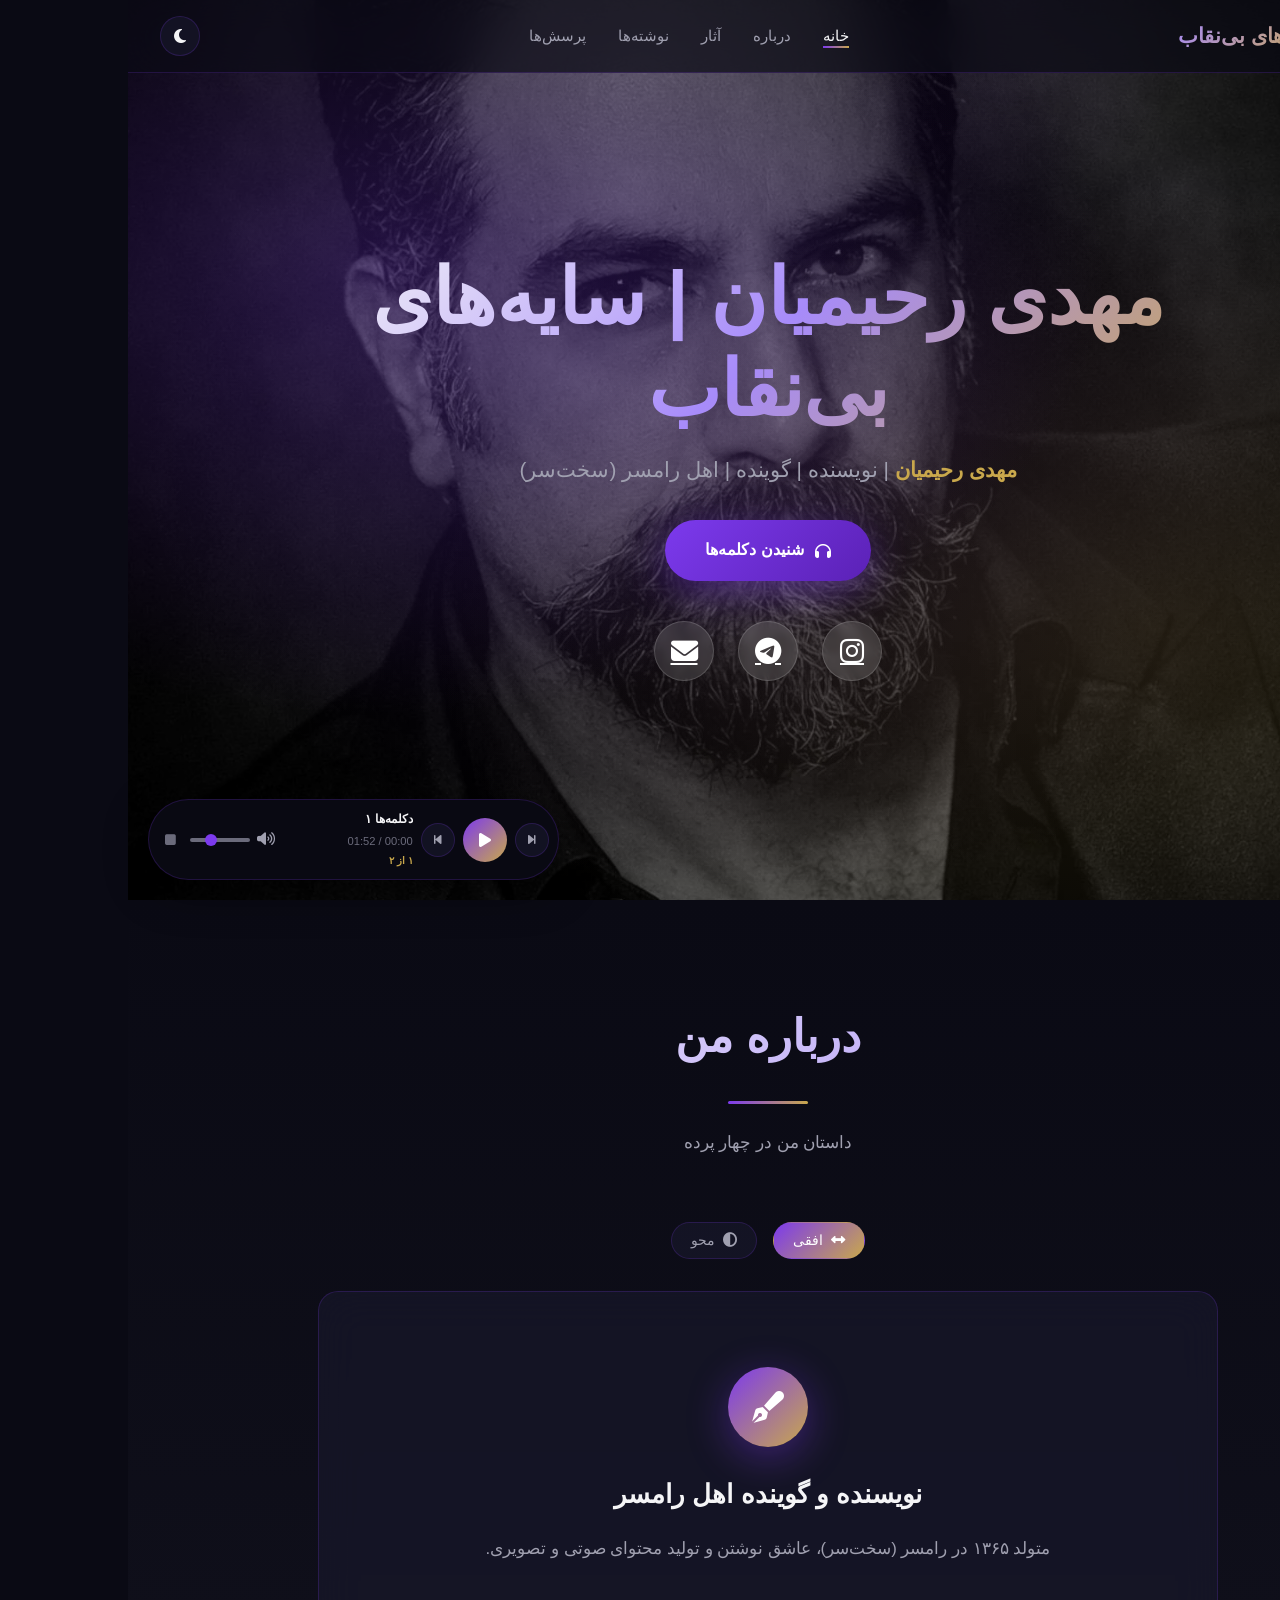
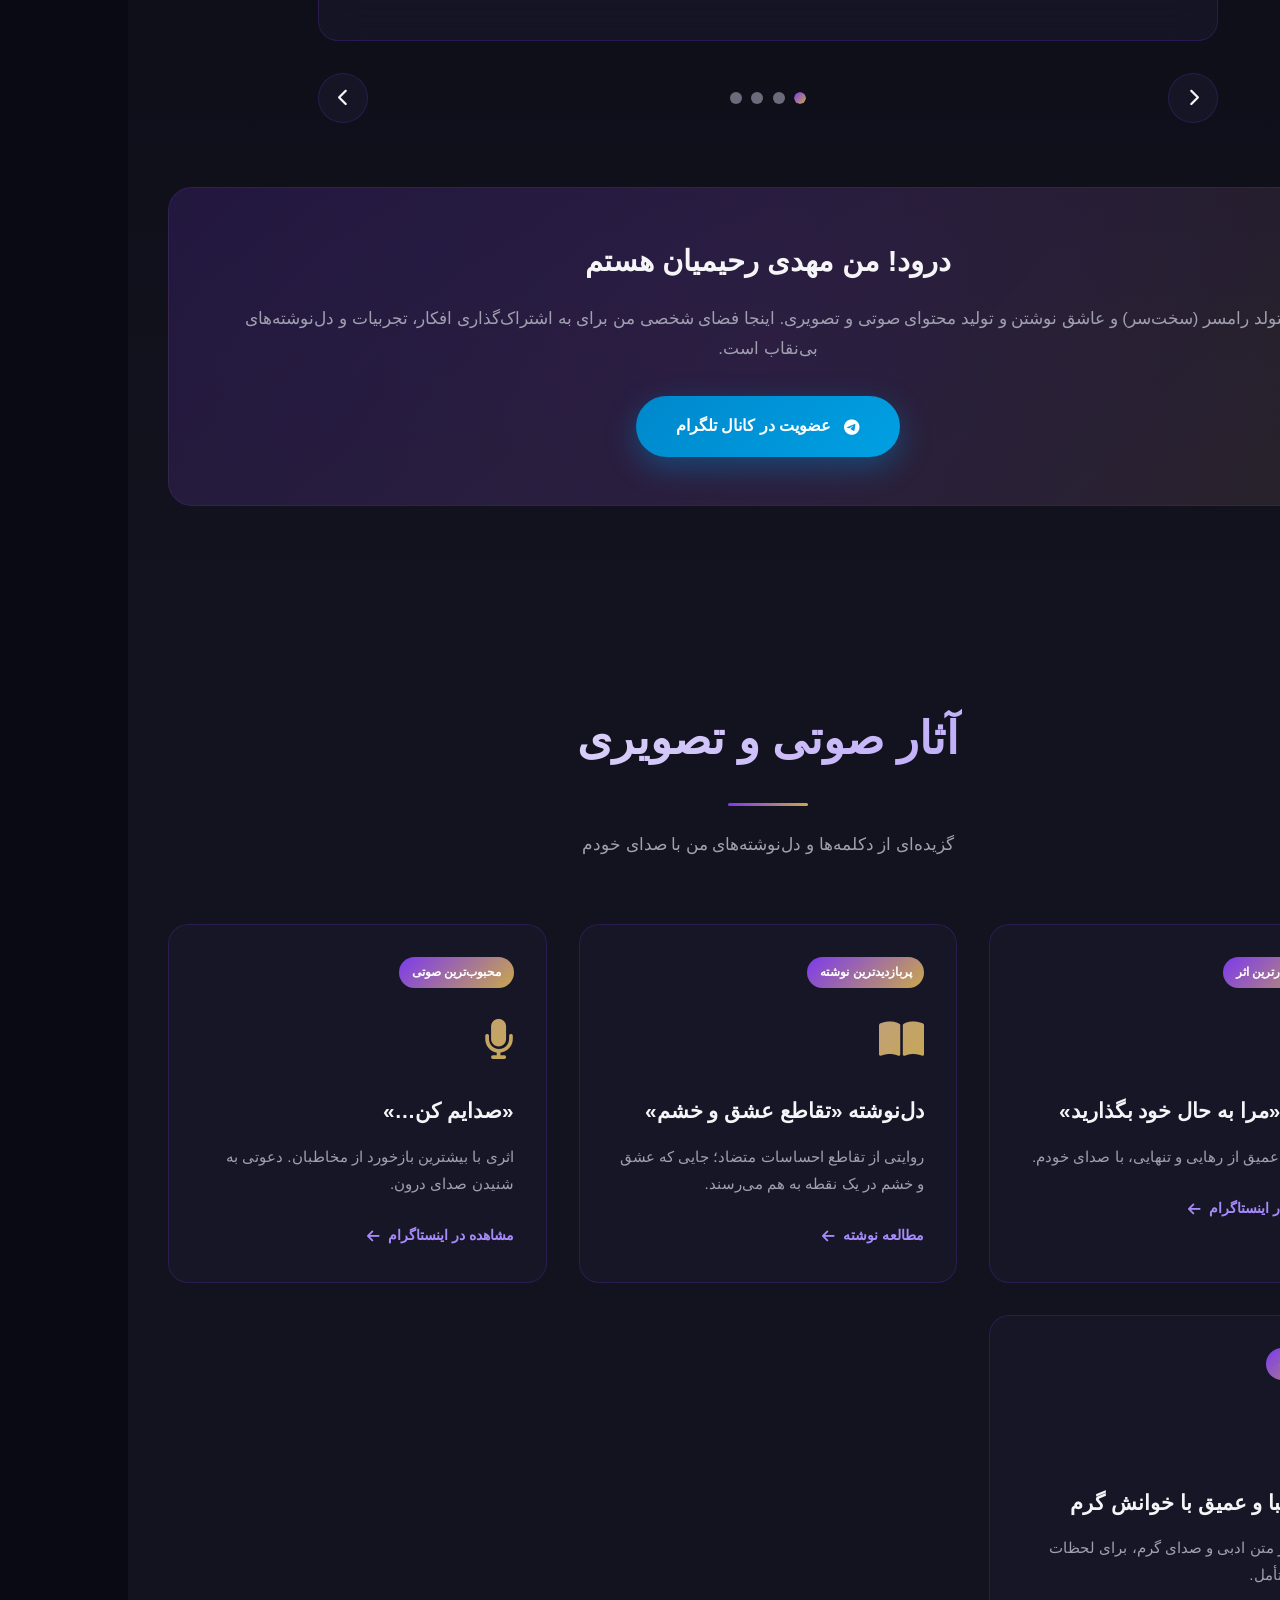
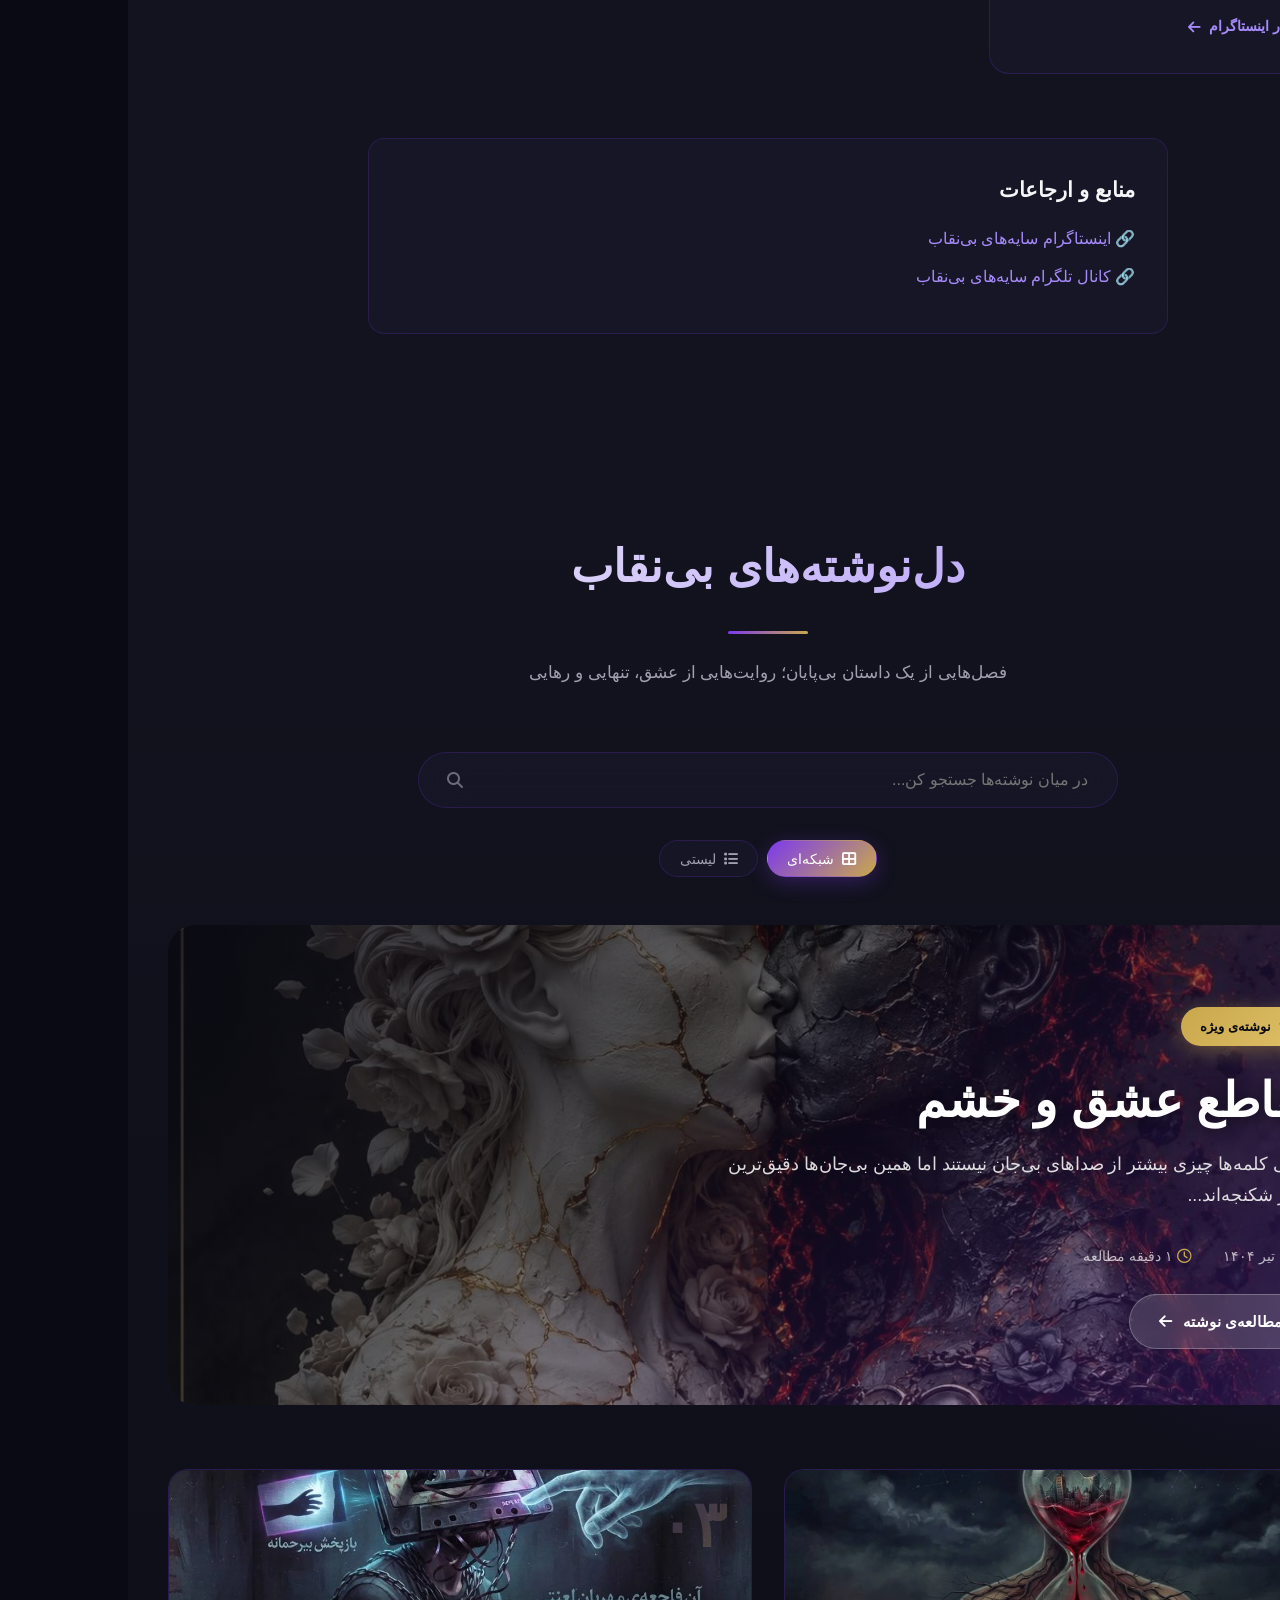
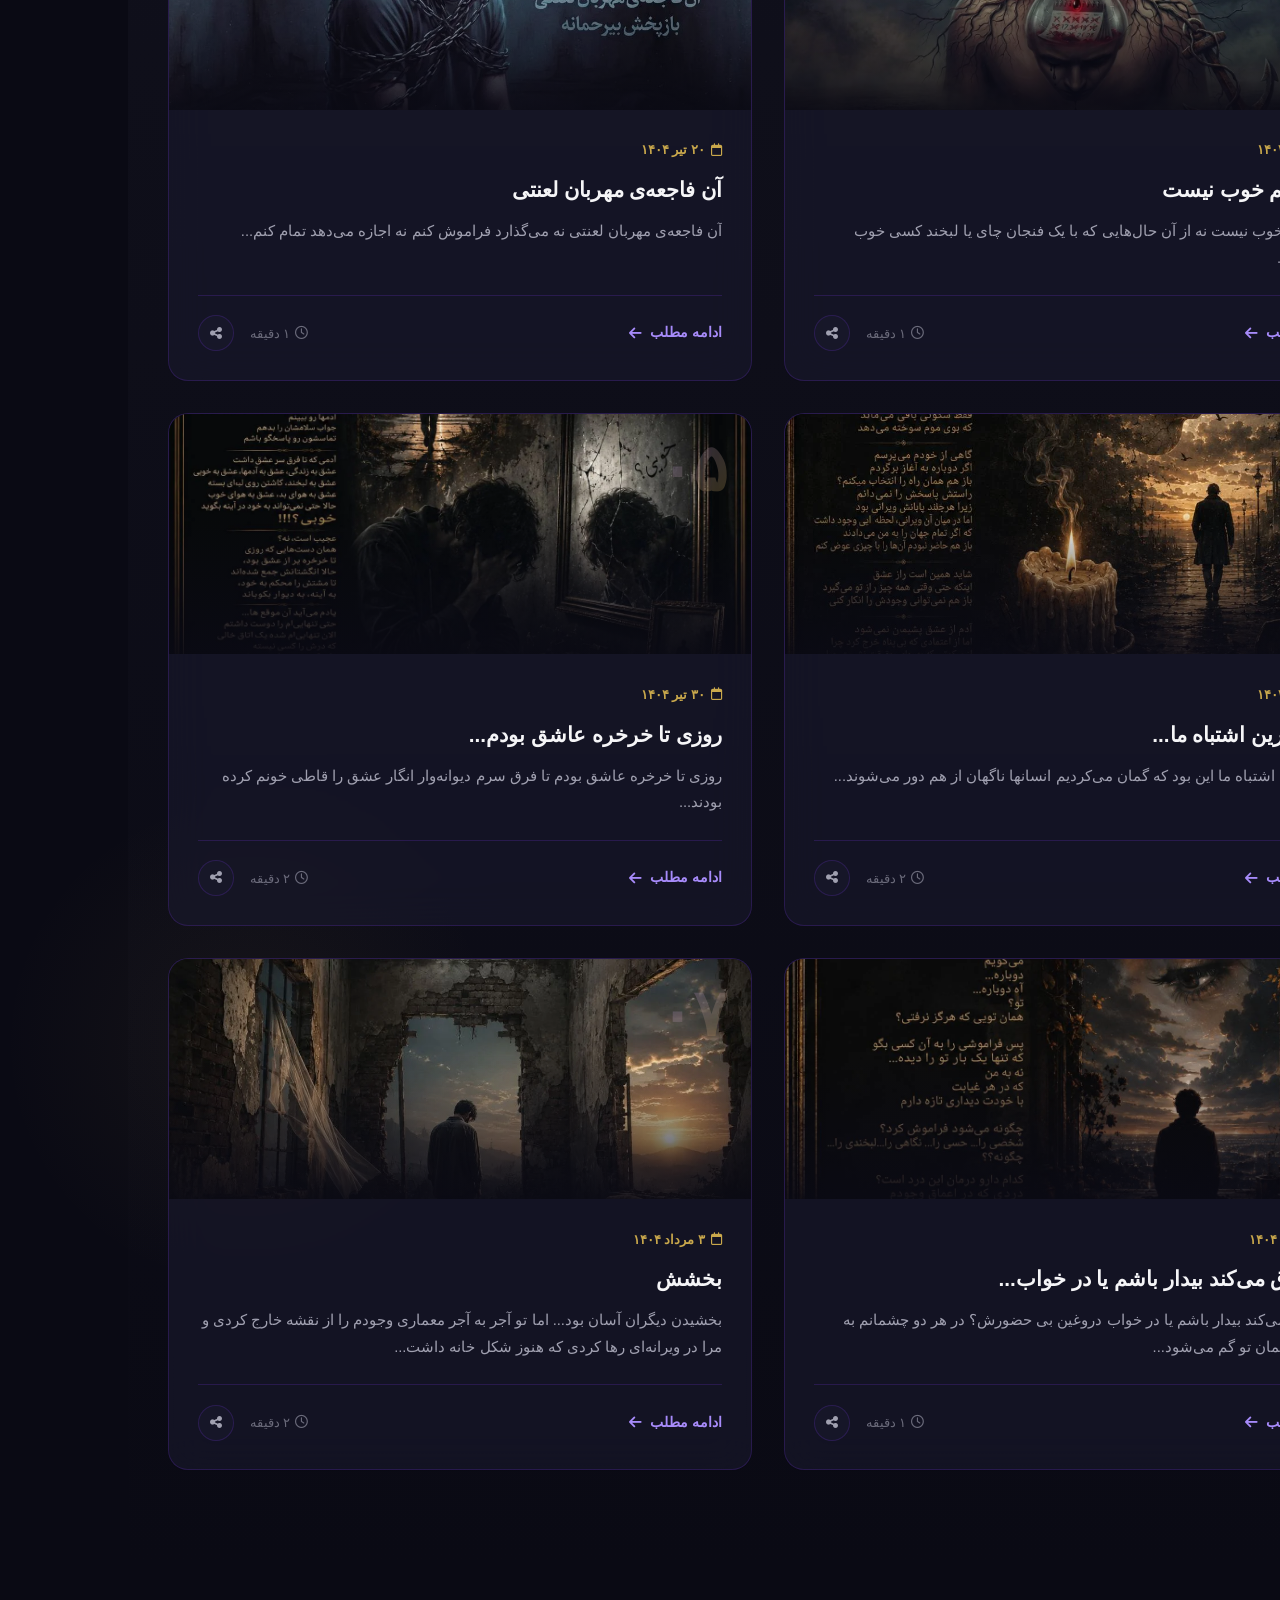
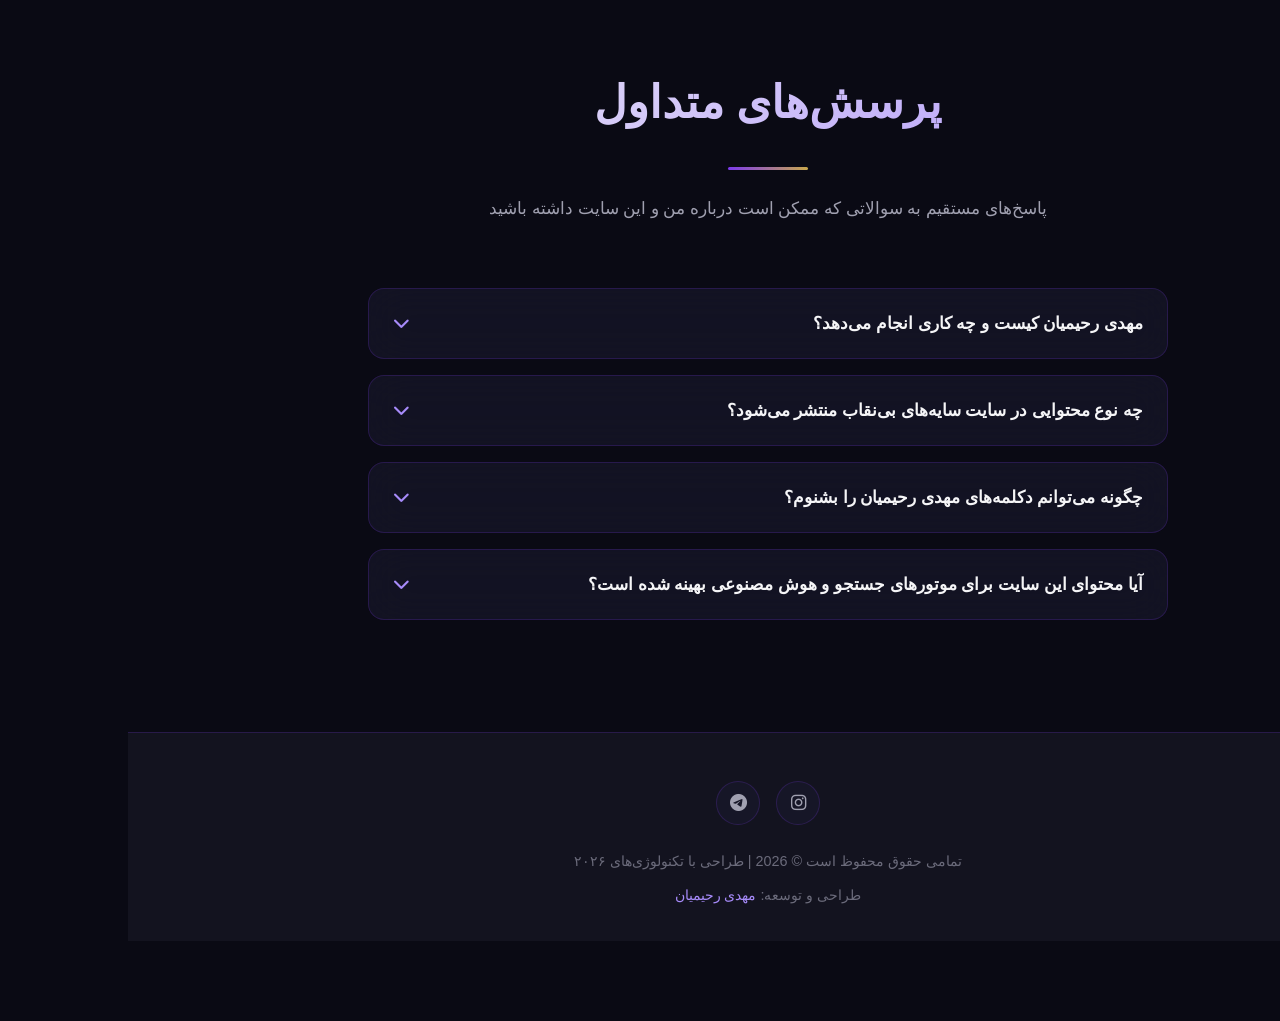
==== commit 2d1721ca: "Update index.html" ====
--- a/index.html
+++ b/index.html
@@ -6,32 +6,41 @@
 <meta name="color-scheme" content="dark light">
 <meta http-equiv="X-UA-Compatible" content="IE=edge">
 
-<!-- ═══════════════════ SEO Meta Tags ═══════════════════ -->
-<title>سایه‌های بی‌نقاب | مهدی رحیمیان – نویسنده و گوینده اهل رامسر</title>
-<meta name="description" content="وب‌سایت رسمی مهدی رحیمیان، نویسنده و گوینده اهل رامسر (سخت‌سر). دکلمه‌های صوتی، دل‌نوشته‌های احساسی و محتوای عمیق درباره عشق، تنهایی و زندگی.">
+<!-- ═══════════════════ SEO & AI Optimization Meta Tags ═══════════════════ -->
+<title>مهدی رحیمیان | نویسنده و گوینده اهل رامسر – سایه‌های بی‌نقاب</title>
+<meta name="description" content="صفحه رسمی مهدی رحیمیان، نویسنده و گوینده اهل رامسر (سخت‌سر). دکلمه‌های صوتی، دل‌نوشته‌های احساسی و محتوای عمیق درباره عشق، تنهایی و زندگی. | وب‌سایت تخصصی مهدی رحیمیان">
 <meta name="author" content="مهدی رحیمیان">
-<meta name="robots" content="index, follow, max-image-preview:large, max-snippet:-1">
+<!-- دستورالعمل کامل و هوشمند برای موتورهای جستجو و هوش مصنوعی -->
+<meta name="robots" content="index, follow, max-snippet:-1, max-image-preview:large, max-video-preview:-1">
 <link rel="canonical" href="https://sayehayebineghab.ir/">
+<!-- ثبت نقشه سایت برای فهم بهتر گوگل -->
+<link rel="sitemap" type="application/xml" href="/sitemap.xml">
+<!-- رنگ تم برای مرورگرهای موبایل -->
 <meta name="theme-color" content="#0a0a14" media="(prefers-color-scheme: dark)">
 <meta name="theme-color" content="#f0f0f5" media="(prefers-color-scheme: light)">
-
-<!-- ═══════════════════ Open Graph ═══════════════════ -->
+<!-- پشتیبانی از نصب روی موبایل -->
+<meta name="apple-mobile-web-app-capable" content="yes">
+<meta name="apple-mobile-web-app-status-bar-style" content="black-translucent">
+
+<!-- ═══════════════════ Open Graph (اصلاح مسیر تصویر به مطلق) ═══════════════════ -->
 <meta property="og:type" content="website">
-<meta property="og:title" content="سایه‌های بی‌نقاب | مهدی رحیمیان">
-<meta property="og:description" content="دکلمه‌های صوتی، دل‌نوشته‌های احساسی و محتوای عمیق از مهدی رحیمیان، نویسنده و گوینده اهل رامسر.">
+<meta property="og:title" content="مهدی رحیمیان | نویسنده و گوینده اهل رامسر – سایه‌های بی‌نقاب">
+<meta property="og:description" content="صفحه رسمی مهدی رحیمیان. دکلمه‌های صوتی، دل‌نوشته‌های احساسی و محتوای عمیق از نویسنده و گوینده اهل رامسر.">
 <meta property="og:url" content="https://sayehayebineghab.ir/">
 <meta property="og:site_name" content="سایه‌های بی‌نقاب">
 <meta property="og:locale" content="fa_IR">
-<meta property="og:image" content="images/og-image.jpg">
+<!-- تصویر با آدرس کامل برای نمایش در واتساپ، تلگرام و فیسبوک -->
+<meta property="og:image" content="https://sayehayebineghab.ir/images/og-image.jpg">
 <meta property="og:image:width" content="1200">
 <meta property="og:image:height" content="630">
-<meta property="og:image:alt" content="سایه‌های بی‌نقاب – مهدی رحیمیان">
+<meta property="og:image:alt" content="سایه‌های بی‌نقاب – مهدی رحیمیان، نویسنده و گوینده">
 
 <!-- ═══════════════════ Twitter Card ═══════════════════ -->
 <meta name="twitter:card" content="summary_large_image">
-<meta name="twitter:title" content="سایه‌های بی‌نقاب | مهدی رحیمیان">
+<meta name="twitter:title" content="مهدی رحیمیان | نویسنده و گوینده اهل رامسر">
 <meta name="twitter:description" content="دکلمه‌های صوتی و دل‌نوشته‌های احساسی از مهدی رحیمیان">
-<meta name="twitter:image" content="images/og-image.jpg">
+<!-- تصویر توییتر با آدرس کامل -->
+<meta name="twitter:image" content="https://sayehayebineghab.ir/images/og-image.jpg">
 
 <!-- ═══════════════════ Preconnect & Preload ═══════════════════ -->
 <link rel="preconnect" href="https://cdn.jsdelivr.net" crossorigin>
@@ -44,7 +53,7 @@
 <link rel="stylesheet" href="https://cdnjs.cloudflare.com/ajax/libs/font-awesome/6.5.1/css/all.min.css" integrity="sha512-DTOQO9RWCH3ppGqcWaEA1BIZOC6xxalwEsw9c2QQeAIftl+Vegovlnee1c9QX4TctnWMn13TZye+giMm8e2LwA==" crossorigin="anonymous" referrerpolicy="no-referrer" media="print" onload="this.media='all'">
 <noscript><link rel="stylesheet" href="https://cdnjs.cloudflare.com/ajax/libs/font-awesome/6.5.1/css/all.min.css"></noscript>
 
-<!-- ═══════════════════ JSON-LD Global ═══════════════════ -->
+<!-- ═══════════════════ Global JSON-LD (ساختار اصلی برای هوش مصنوعی) ═══════════════════ -->
 <script type="application/ld+json">
 {
   "@context": "https://schema.org",
@@ -79,6 +88,39 @@
     {"@type": "ListItem", "position": 3, "name": "آثار", "item": "https://sayehayebineghab.ir/#works"},
     {"@type": "ListItem", "position": 4, "name": "نوشته‌ها", "item": "https://sayehayebineghab.ir/#blog"},
     {"@type": "ListItem", "position": 5, "name": "پرسش‌ها", "item": "https://sayehayebineghab.ir/#faq"}
+  ]
+}
+</script>
+<!-- ═══ AI Optimization: FAQ Schema برای نمایش در جستجوی هوش مصنوعی ═══ -->
+<script type="application/ld+json">
+{
+  "@context": "https://schema.org",
+  "@type": "FAQPage",
+  "mainEntity": [
+    {
+      "@type": "Question",
+      "name": "مهدی رحیمیان کیست؟",
+      "acceptedAnswer": {
+        "@type": "Answer",
+        "text": "مهدی رحیمیان متولد ۱۳۶۵ در رامسر (سخت‌سر) است و به‌عنوان نویسنده و گوینده، در حوزه تولید محتوای صوتی و دل‌نوشته فعالیت می‌کند."
+      }
+    },
+    {
+      "@type": "Question",
+      "name": "محتوای سایت سایه‌های بی‌نقاب چیست؟",
+      "acceptedAnswer": {
+        "@type": "Answer",
+        "text": "سایت سایه‌های بی‌نقاب شامل دکلمه‌های صوتی، دل‌نوشته‌های احساسی، و محتوای عمیق درباره عشق، تنهایی، خودشناسی و زندگی است."
+      }
+    },
+    {
+      "@type": "Question",
+      "name": "چگونه می‌توان دکلمه‌های مهدی رحیمیان را شنید؟",
+      "acceptedAnswer": {
+        "@type": "Answer",
+        "text": "دکلمه‌های صوتی مهدی رحیمیان از طریق کانال تلگرام، صفحه اینستاگرام و همین وب‌سایت (بخش پخش‌کننده موسیقی) قابل دسترسی هستند."
+      }
+    }
   ]
 }
 </script>
@@ -521,7 +563,7 @@
 <section id="home" aria-labelledby="hero-title">
   <div class="hero-bg"><div class="hero-particles" id="hero-particles"></div></div>
   <div class="hero-content">
-    <h1 id="hero-title" class="hero-title">سایه‌های بی‌نقاب</h1>
+    <h1 id="hero-title" class="hero-title">مهدی رحیمیان | سایه‌های بی‌نقاب</h1>
     <p class="hero-subtitle"><strong>مهدی رحیمیان</strong> | نویسنده | گوینده | اهل رامسر (سخت‌سر)</p>
     <a href="#works" class="hero-cta"><i class="fas fa-headphones"></i> شنیدن دکلمه‌ها</a>
     <div class="social-links">
@@ -1230,7 +1272,7 @@
     this.attachEvents(); this.observeReveal();
   },
   attachEvents() {
-    Utils.$$('.blog-card').forEach(c=>{ c.addEventListener('click', e=>{ if(e.target.closest('.share-btn')||e.target.closest('.read-more')) return; this.showPostModal(c.dataset.slug); }); c.addEventListener('keydown', e=>{ if(e.key==='Enter'||e.key===' '){ e.preventDefault(); this.showPostModal(c.dataset.slug); } }); });
+    Utils.$$('.blog-card').forEach(c=>{ c.addEventListener('click', e=>{ if(e.target.closest('.share-btn')||e.target.closest('.read-more')) return; this.showPostModal(c.dataset.slug); }); c.addEventListener('keydown', e=>{ if(e.key==='Enter'||e.key===' '){ e.preventDefault(); this.showPostModal(c.dataset.slug); }}); });
     Utils.$$('.read-more').forEach(a=>a.addEventListener('click', e=>{ e.preventDefault(); this.showPostModal(a.dataset.slug); }));
     Utils.$$('.share-btn').forEach(b=>b.addEventListener('click', e=>{ e.stopPropagation(); this.sharePost(b.dataset.slug); }));
   },
@@ -1257,7 +1299,7 @@
   renderRelatedPosts(postIds) {
     const related = state.posts.filter(p => postIds.includes(p.id));
     if(!related.length) return '';
-    return `<div class="related-posts-section"><h3><i class="fas fa-link"></i> نوشته‌های مرتبط</h3><div class="related-grid">${related.map(p => `<a href="#post/${p.slug}" class="related-card" onclick="event.preventDefault(); BlogManager.showPostModal('${p.slug}')"><img src="${Utils.safeURL(p.image)}" alt="${Utils.escapeHTML(p.title)}" loading="lazy"><div class="info"><h4>${Utils.escapeHTML(p.title)}</h4><p>${Utils.escapeHTML(p.excerpt.substring(0,60))}...</p></div></a>`).join('')}</div></div>`;
+    return `<div class="related-posts-section"><h3><i class="fas fa-link"></i> نوشته‌های مرتبط</h3><div class="related-grid">${related.map(p => `<a href="#post/${p.slug}" class="related-card" onclick="event.preventDefault(); BlogManager.showPostModal('${p.slug}')"><img src="${Utils.safeURL(p.image)}" alt="${Utils.escapeHTML(p.title)}" loading="lazy" width="70" height="70"><div class="info"><h4>${Utils.escapeHTML(p.title)}</h4><p>${Utils.escapeHTML(p.excerpt.substring(0,60))}...</p></div></a>`).join('')}</div></div>`;
   },
 
   renderPostFAQ(faq) {
@@ -1323,12 +1365,13 @@
     if(post.faq && post.faq.length>0){ let fs=document.querySelector('script[data-faq-post]'); if(!fs){ fs=document.createElement('script'); fs.type='application/ld+json'; fs.dataset.faqPost='true'; document.head.appendChild(fs); } fs.textContent=JSON.stringify({"@context":"https://schema.org","@type":"FAQPage","mainEntity":post.faq.map(f=>({"@type":"Question","name":f.question,"acceptedAnswer":{"@type":"Answer","text":f.answer}}))}); }
   },
   resetMeta() {
-    document.title='سایه‌های بی‌نقاب | مهدی رحیمیان – نویسنده و گوینده اهل رامسر';
+    document.title='مهدی رحیمیان | نویسنده و گوینده اهل رامسر – سایه‌های بی‌نقاب';
     const set = (s,a,v)=>{ const el=document.querySelector(s); if(el) el.setAttribute(a,v); };
-    set('meta[name="description"]','content','وب‌سایت رسمی مهدی رحیمیان، نویسنده و گوینده اهل رامسر (سخت‌سر). دکلمه‌های صوتی، دل‌نوشته‌های احساسی و محتوای عمیق درباره عشق، تنهایی و زندگی.');
-    set('meta[property="og:title"]','content','سایه‌های بی‌نقاب | مهدی رحیمیان');
-    set('meta[property="og:description"]','content','دکلمه‌های صوتی، دل‌نوشته‌های احساسی و محتوای عمیق از مهدی رحیمیان، نویسنده و گوینده اهل رامسر.');
+    set('meta[name="description"]','content','صفحه رسمی مهدی رحیمیان، نویسنده و گوینده اهل رامسر (سخت‌سر). دکلمه‌های صوتی، دل‌نوشته‌های احساسی و محتوای عمیق درباره عشق، تنهایی و زندگی.');
+    set('meta[property="og:title"]','content','مهدی رحیمیان | نویسنده و گوینده اهل رامسر – سایه‌های بی‌نقاب');
+    set('meta[property="og:description"]','content','صفحه رسمی مهدی رحیمیان. دکلمه‌های صوتی، دل‌نوشته‌های احساسی و محتوای عمیق از نویسنده و گوینده اهل رامسر.');
     set('meta[property="og:url"]','content','https://sayehayebineghab.ir/');
+    set('meta[property="og:image"]','content','https://sayehayebineghab.ir/images/og-image.jpg');
   },
 
   observeReveal() {
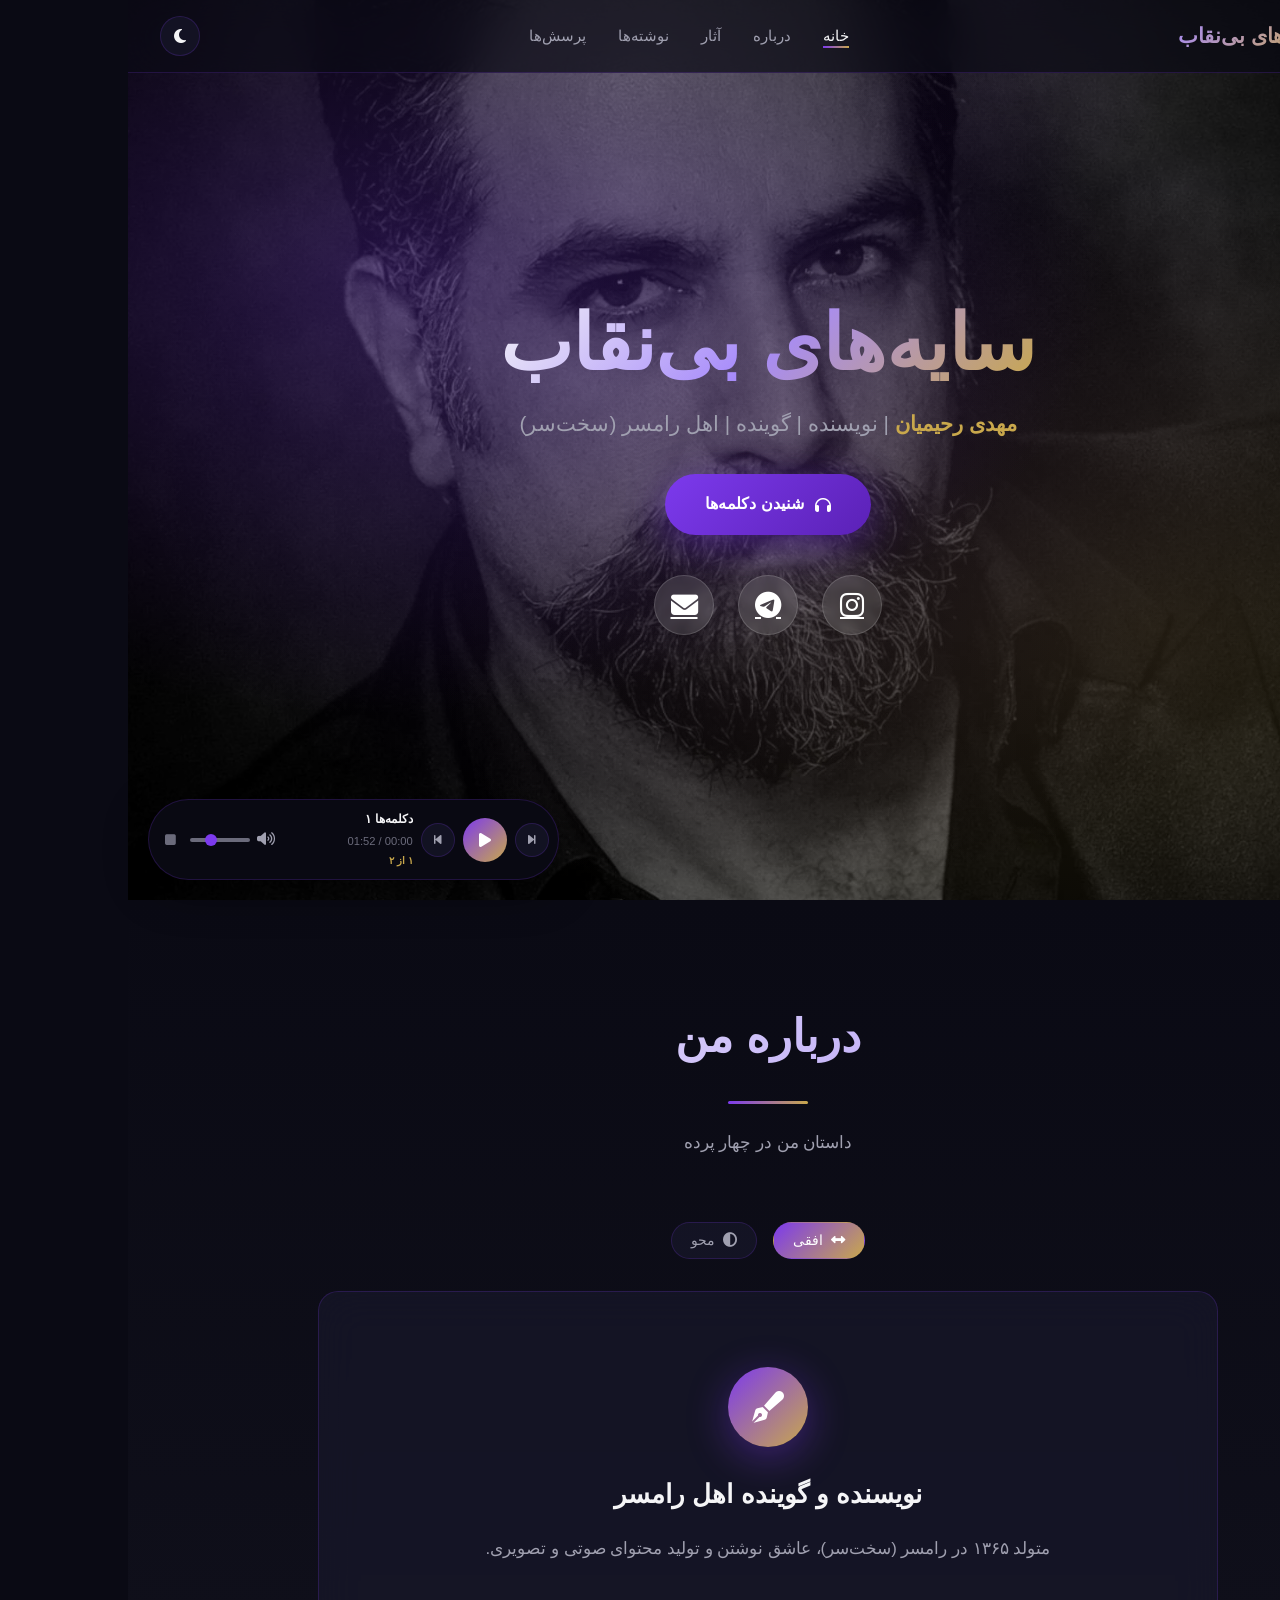
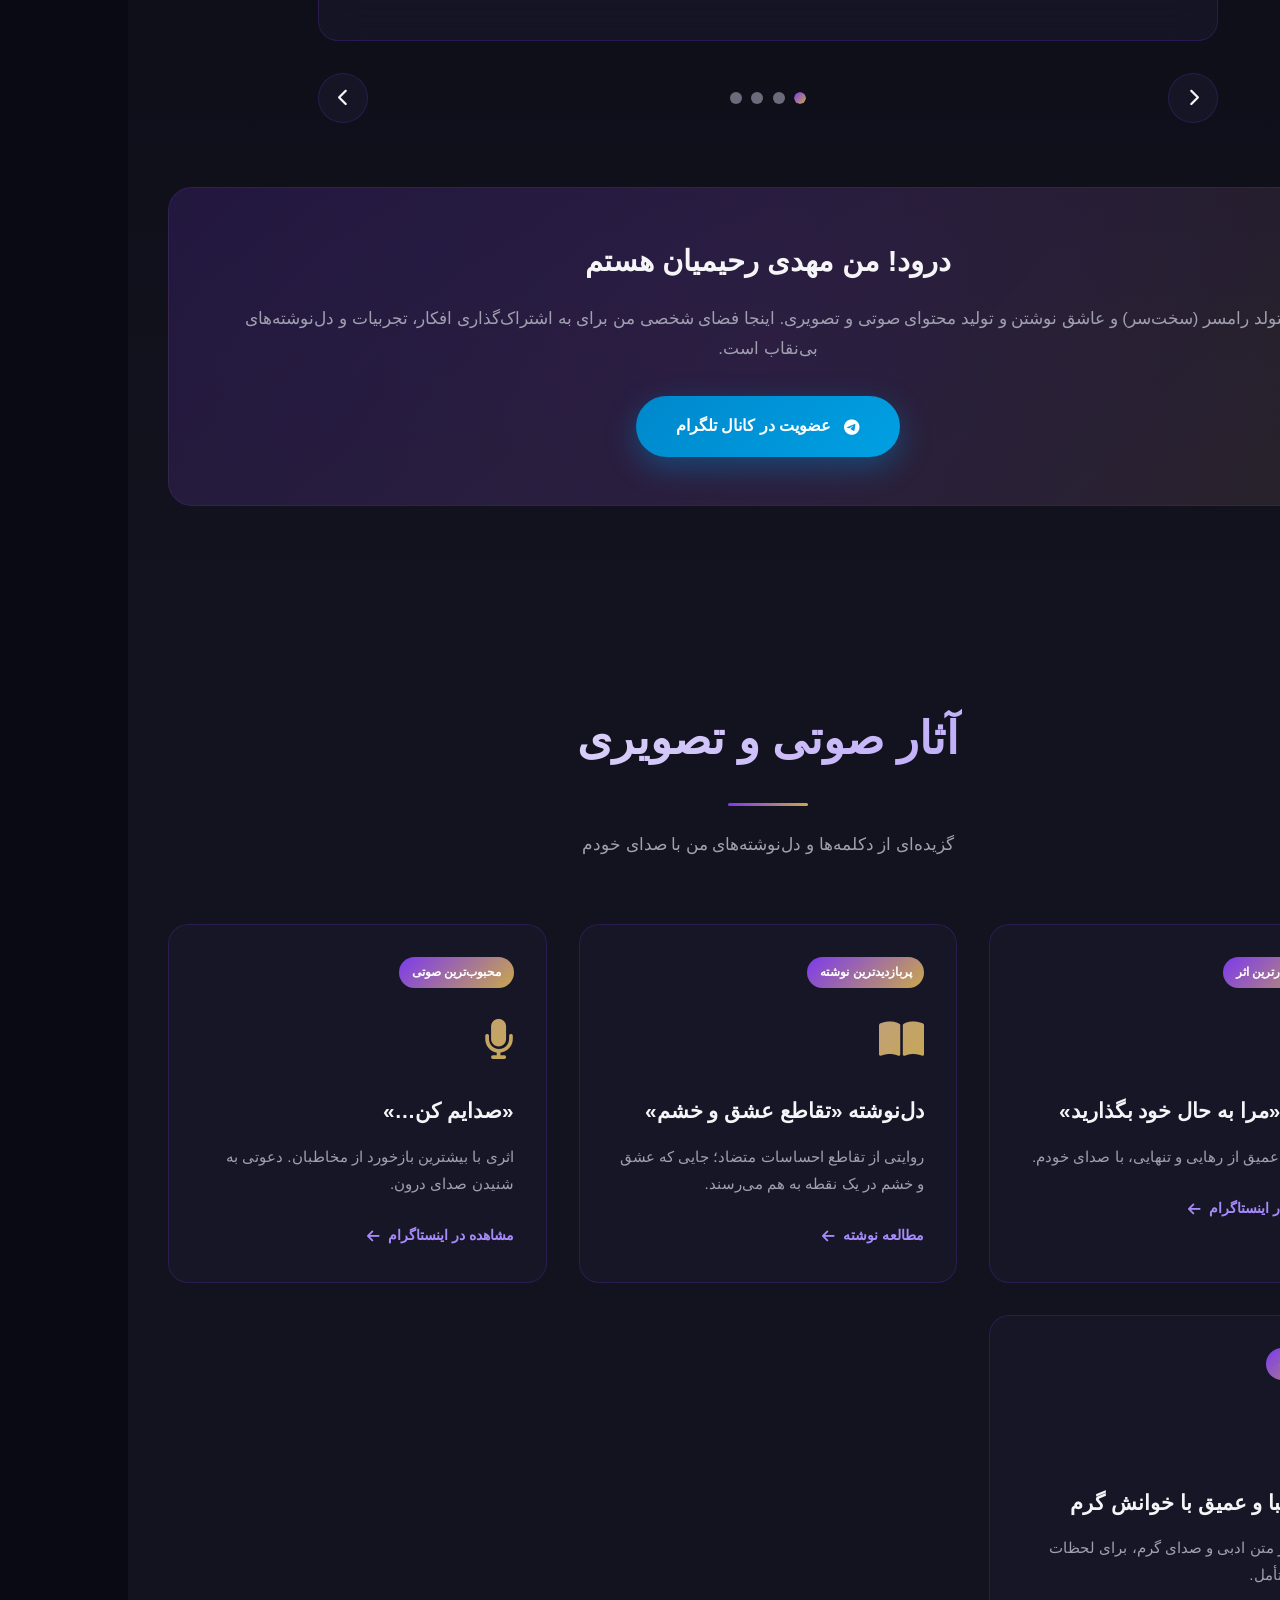
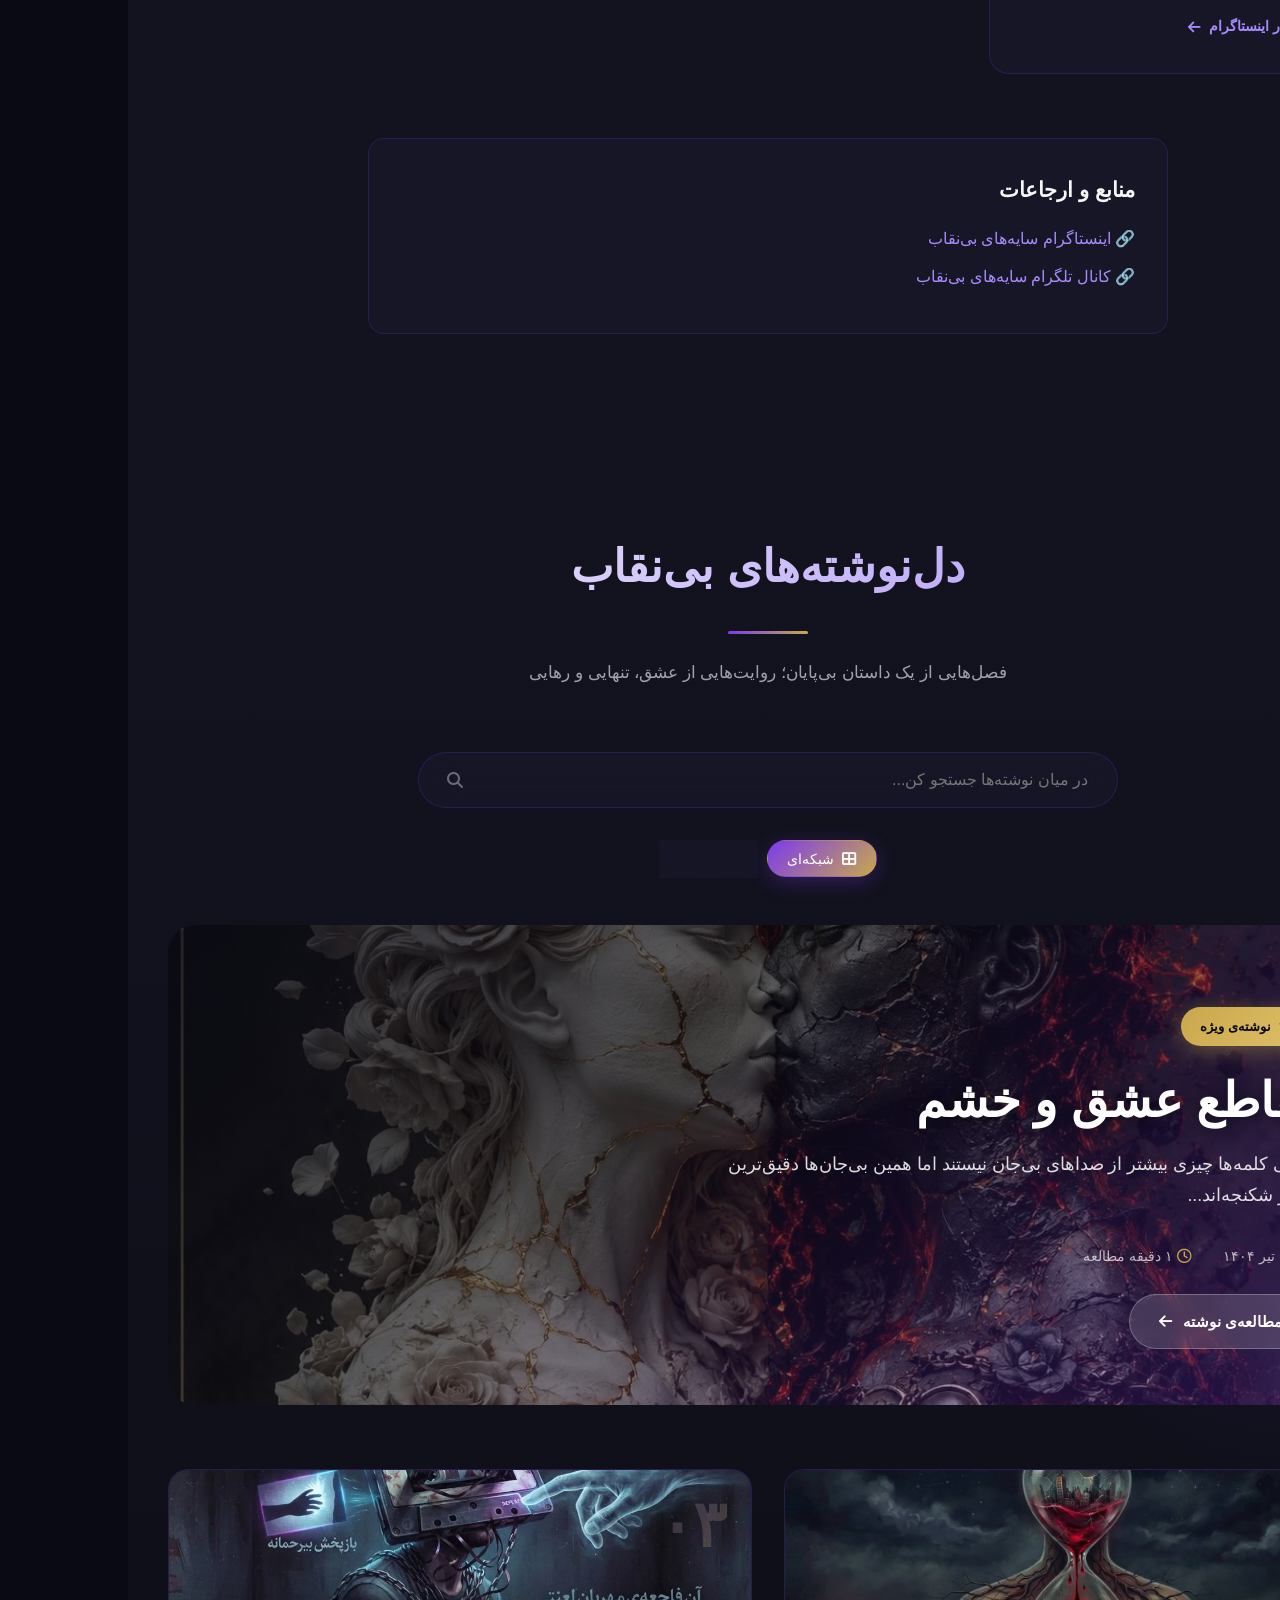
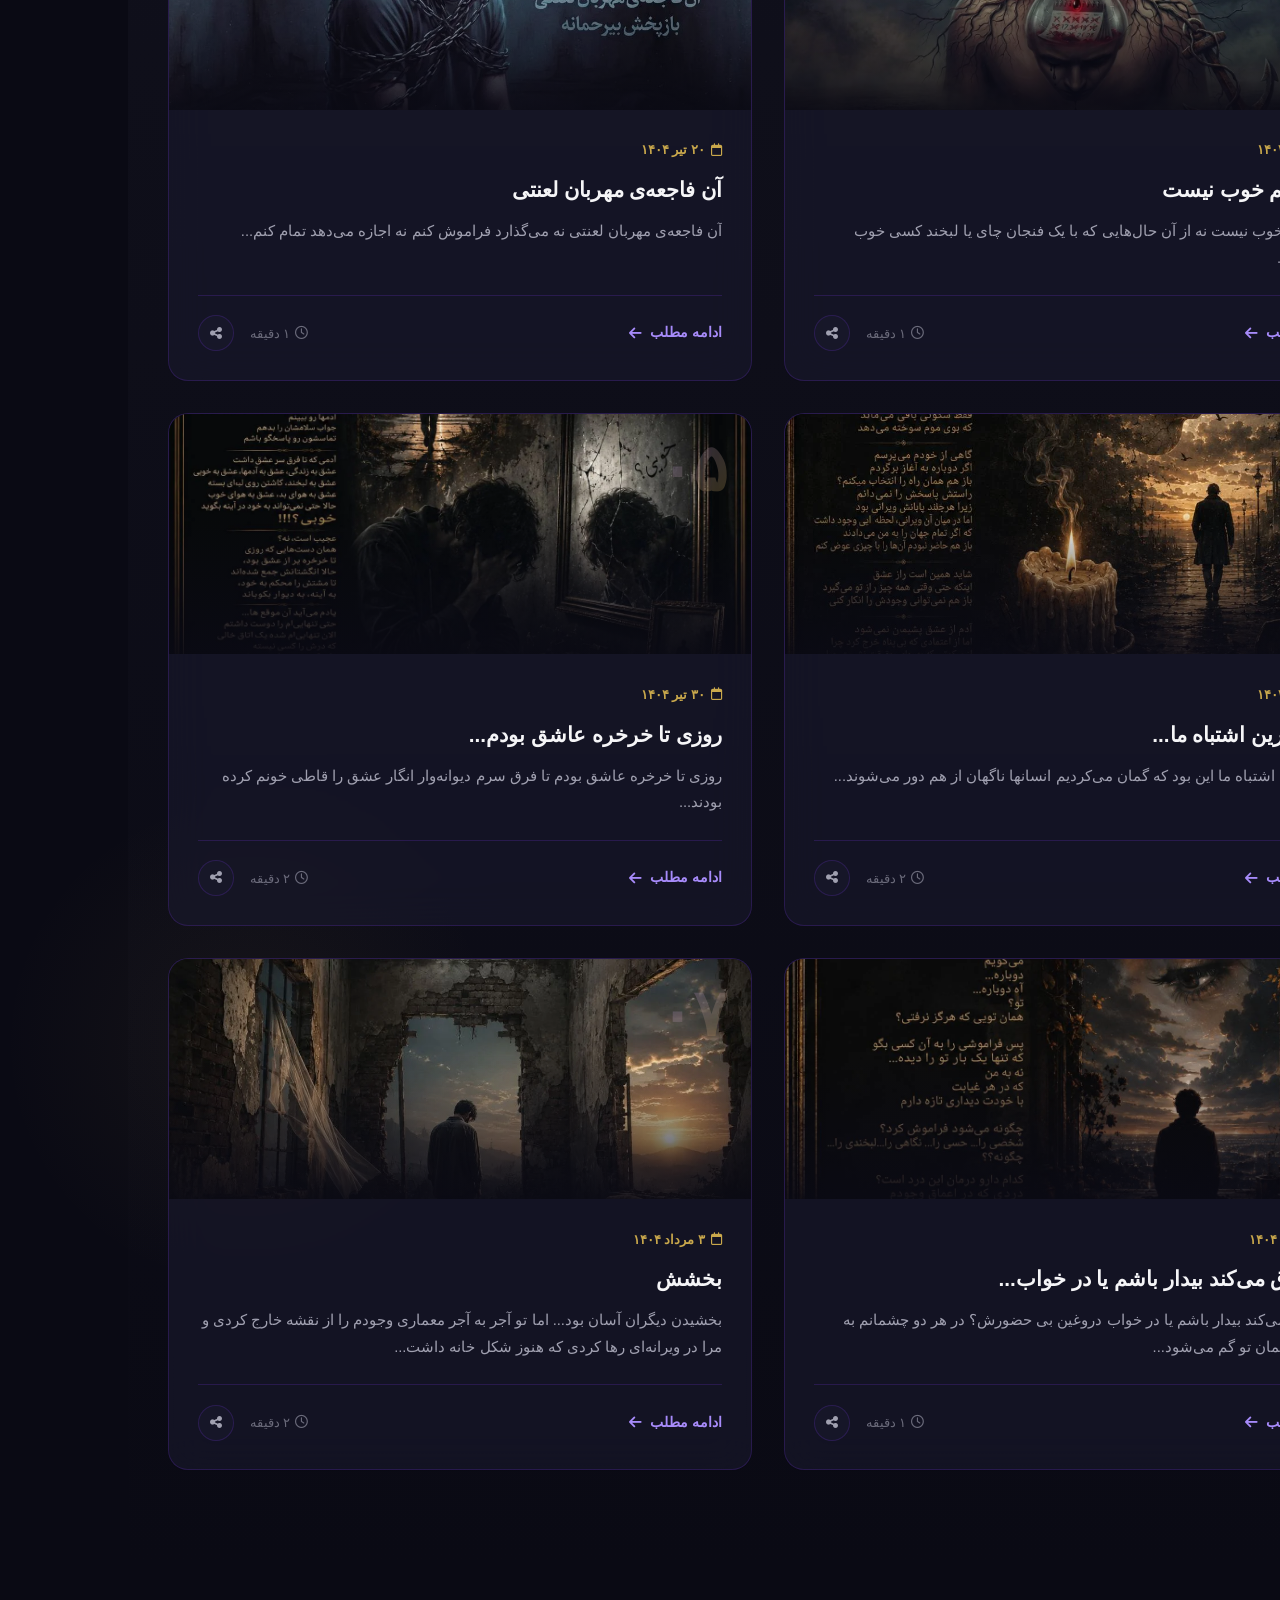
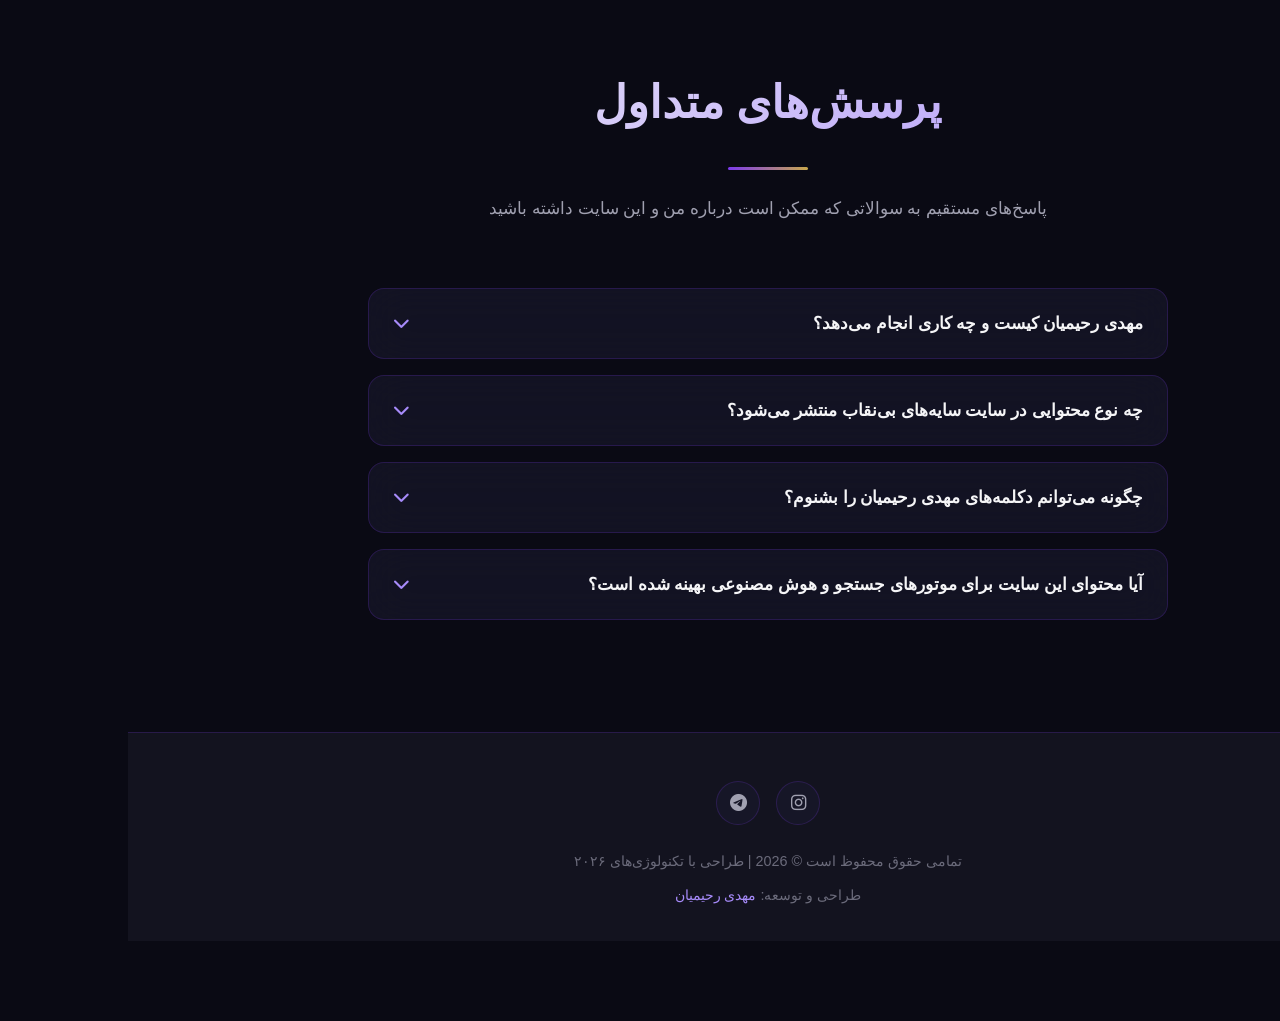
==== commit 1e2c256d: "Update index.html" ====
--- a/index.html
+++ b/index.html
@@ -563,7 +563,7 @@
 <section id="home" aria-labelledby="hero-title">
   <div class="hero-bg"><div class="hero-particles" id="hero-particles"></div></div>
   <div class="hero-content">
-    <h1 id="hero-title" class="hero-title">مهدی رحیمیان | سایه‌های بی‌نقاب</h1>
+    <h1 id="hero-title" class="hero-title"> سایه‌های بی‌نقاب</h1>
     <p class="hero-subtitle"><strong>مهدی رحیمیان</strong> | نویسنده | گوینده | اهل رامسر (سخت‌سر)</p>
     <a href="#works" class="hero-cta"><i class="fas fa-headphones"></i> شنیدن دکلمه‌ها</a>
     <div class="social-links">
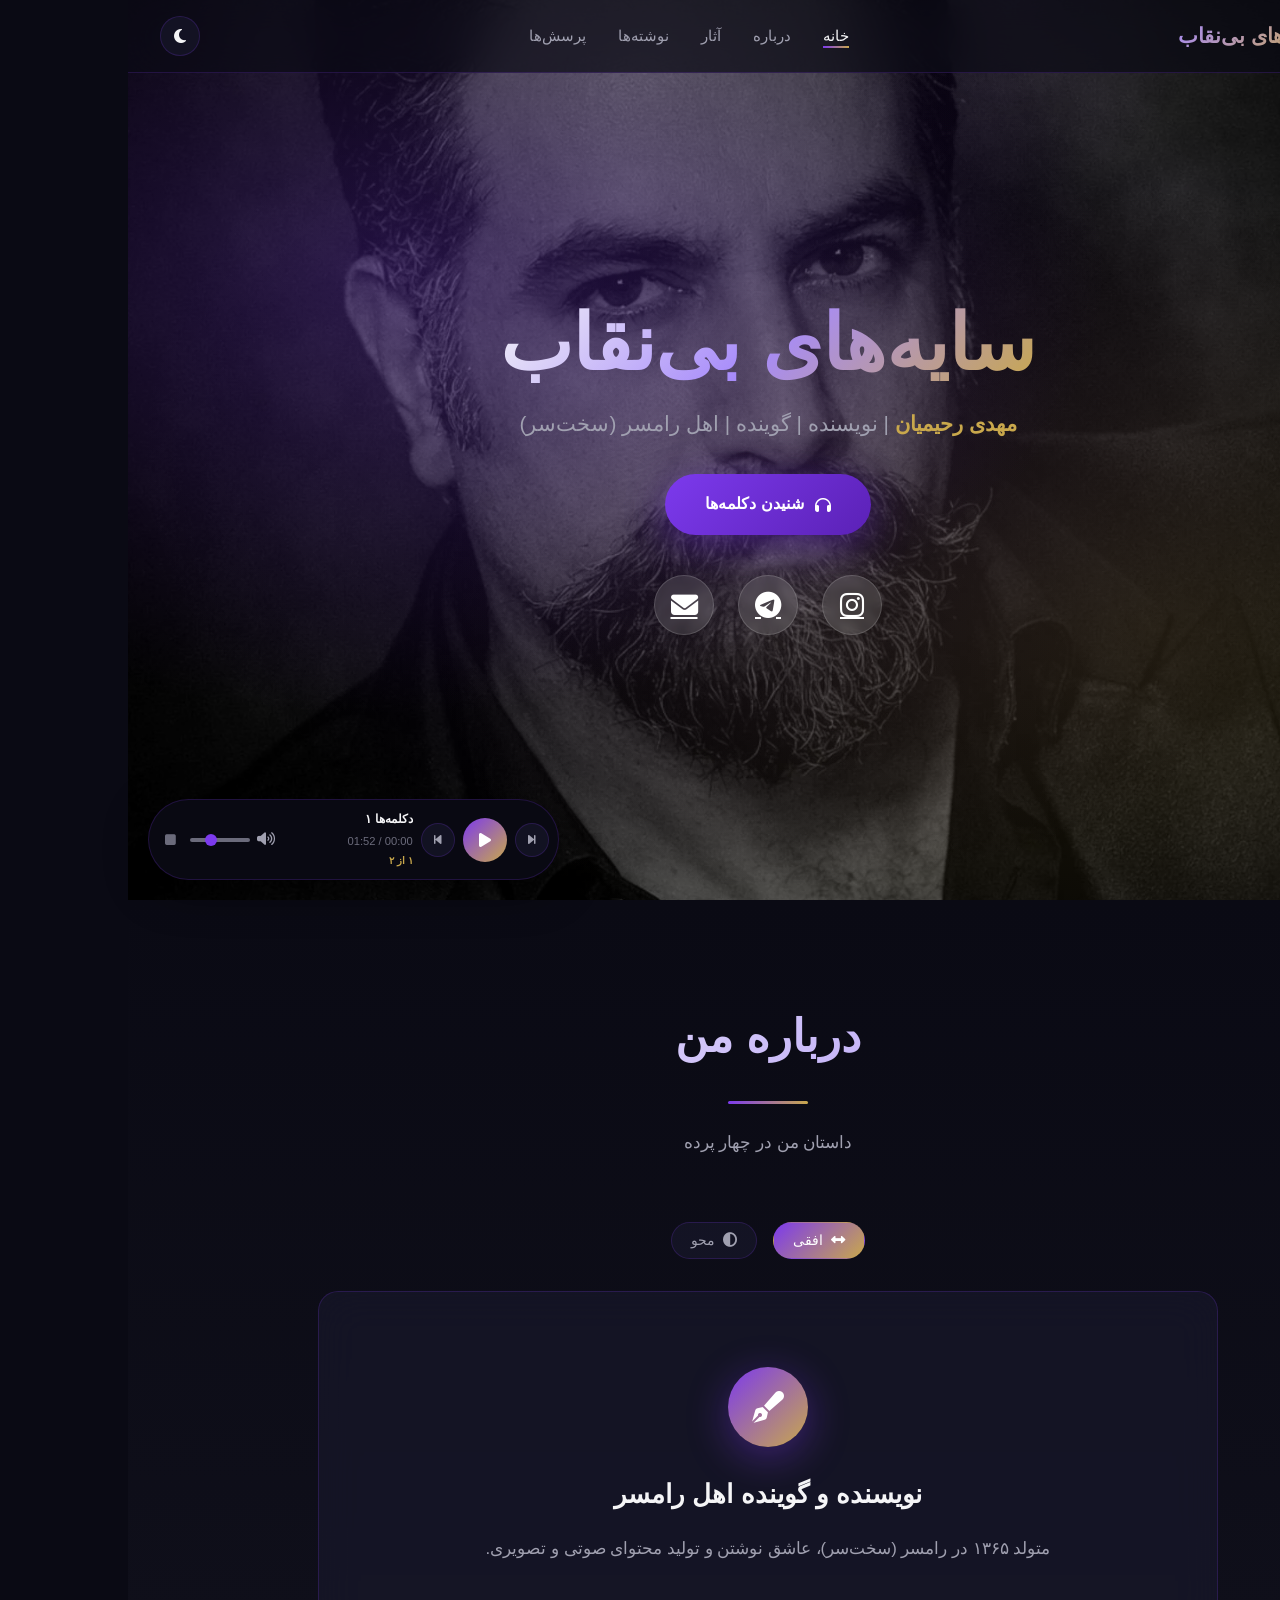
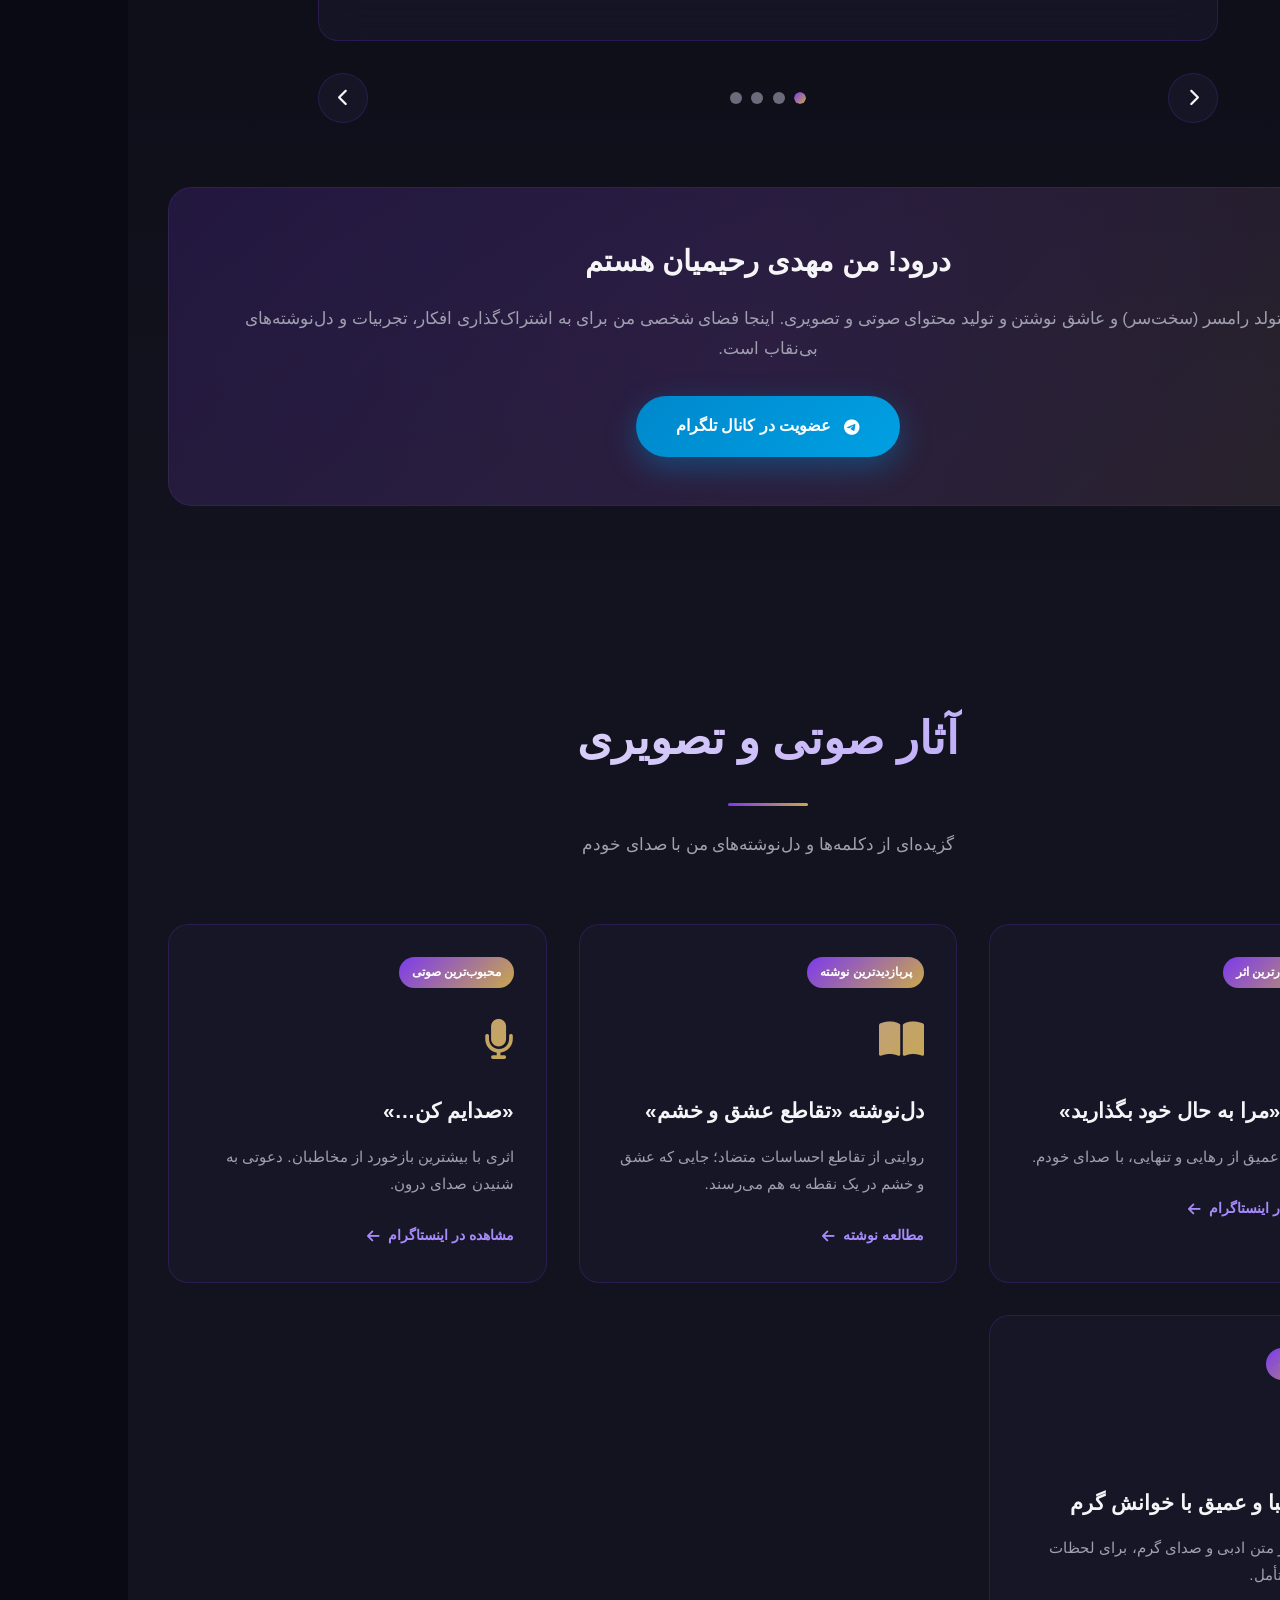
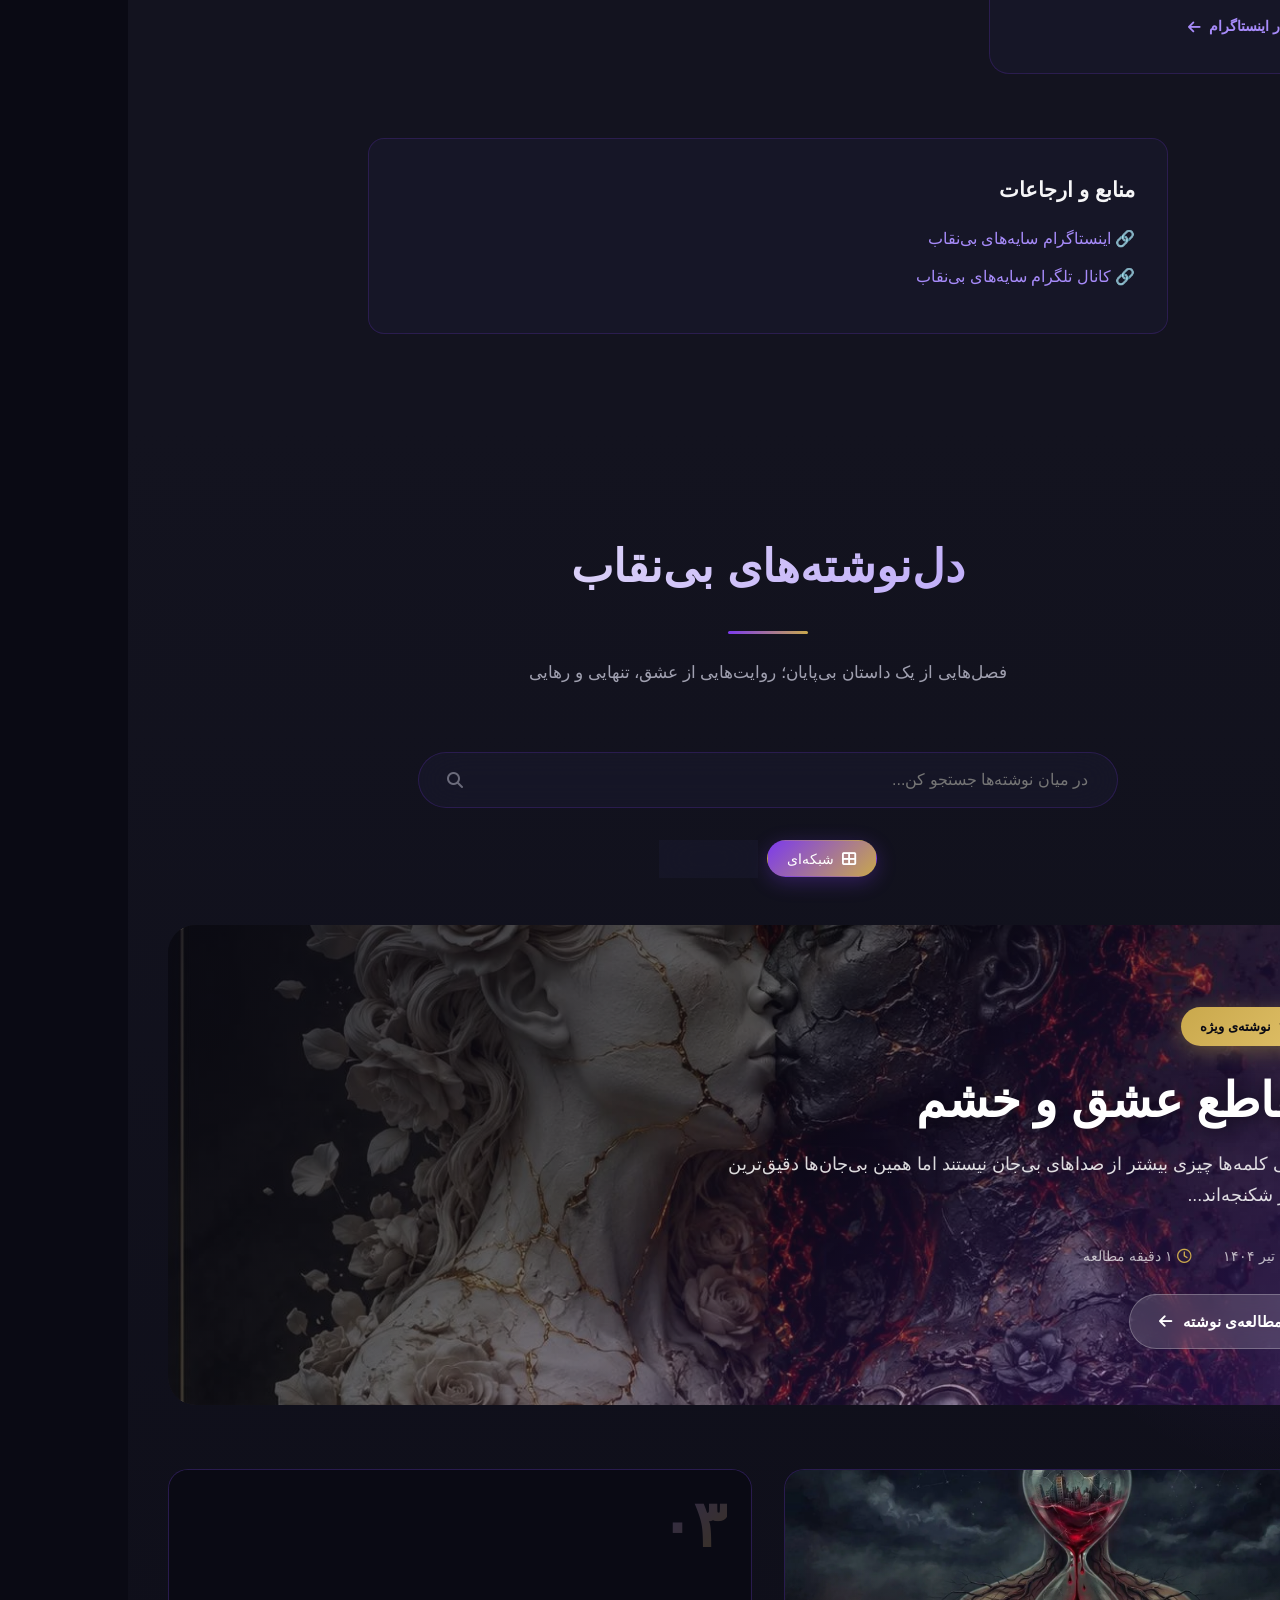
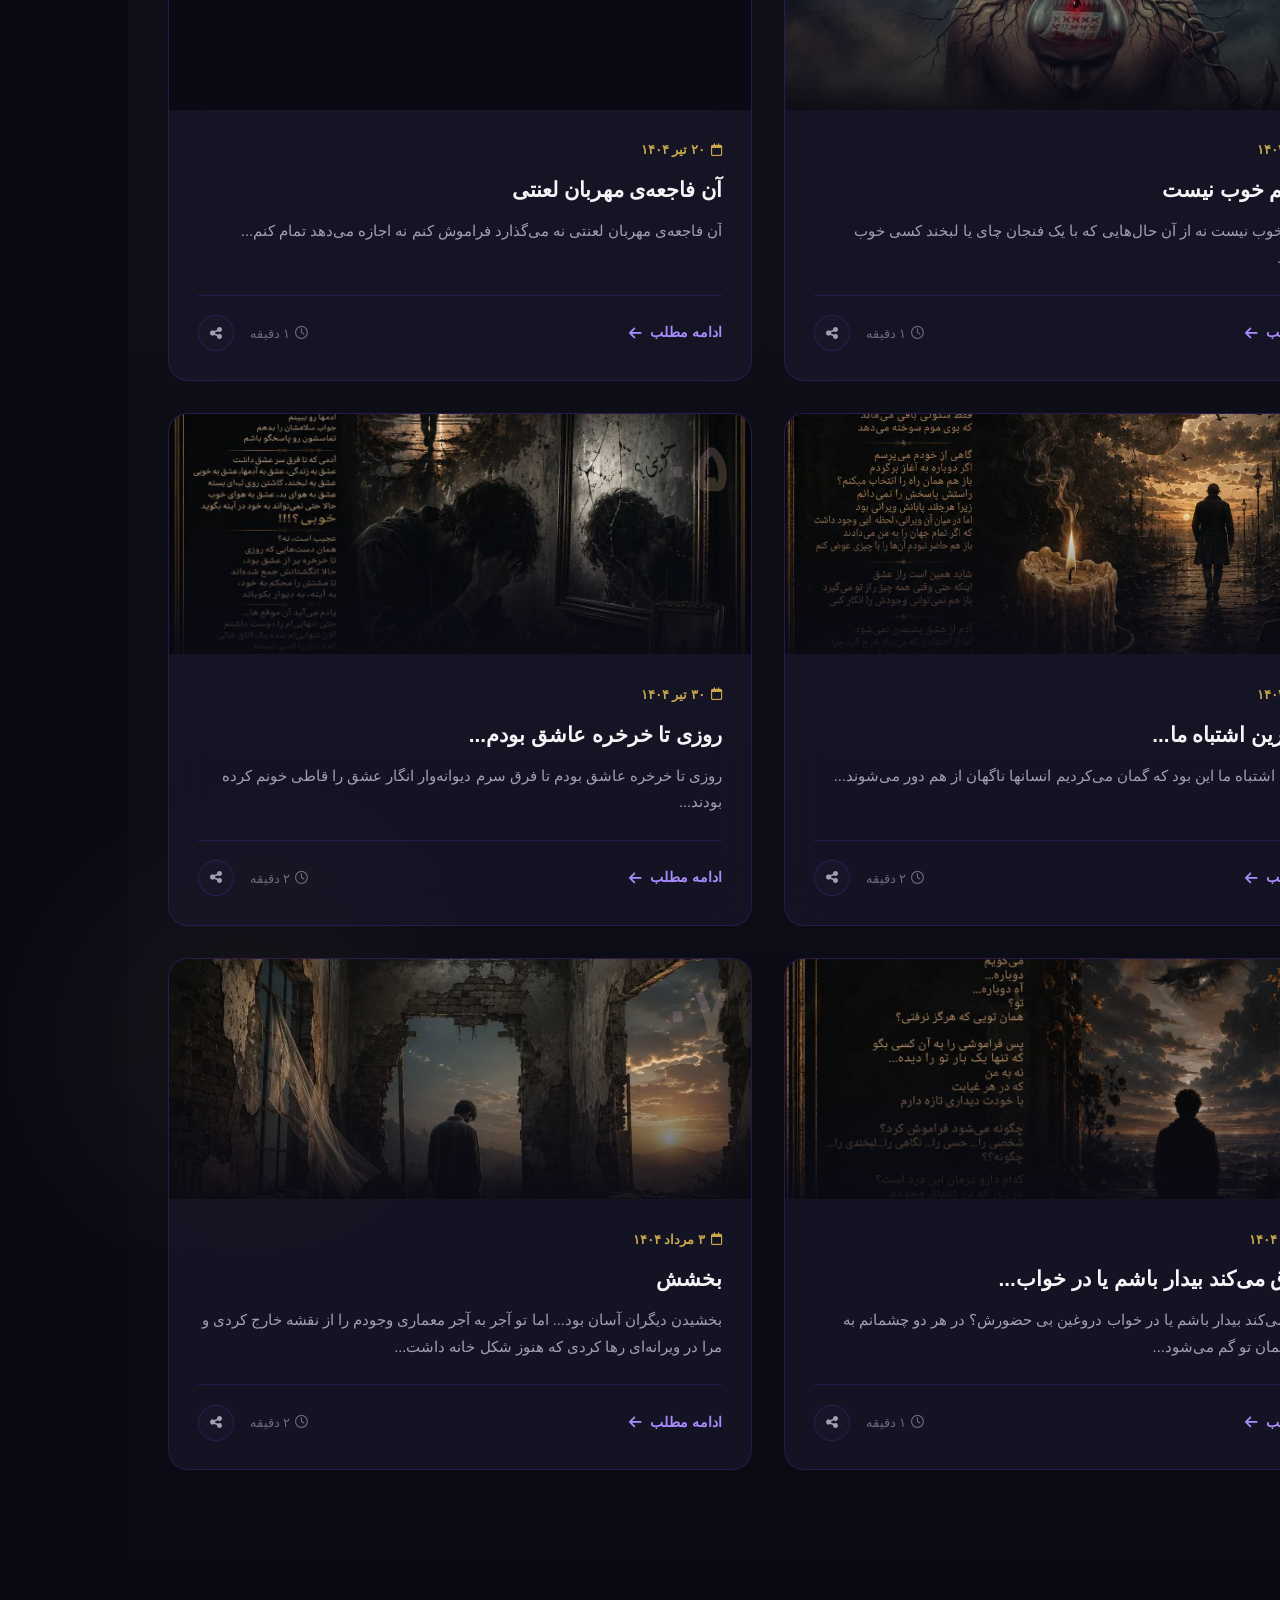
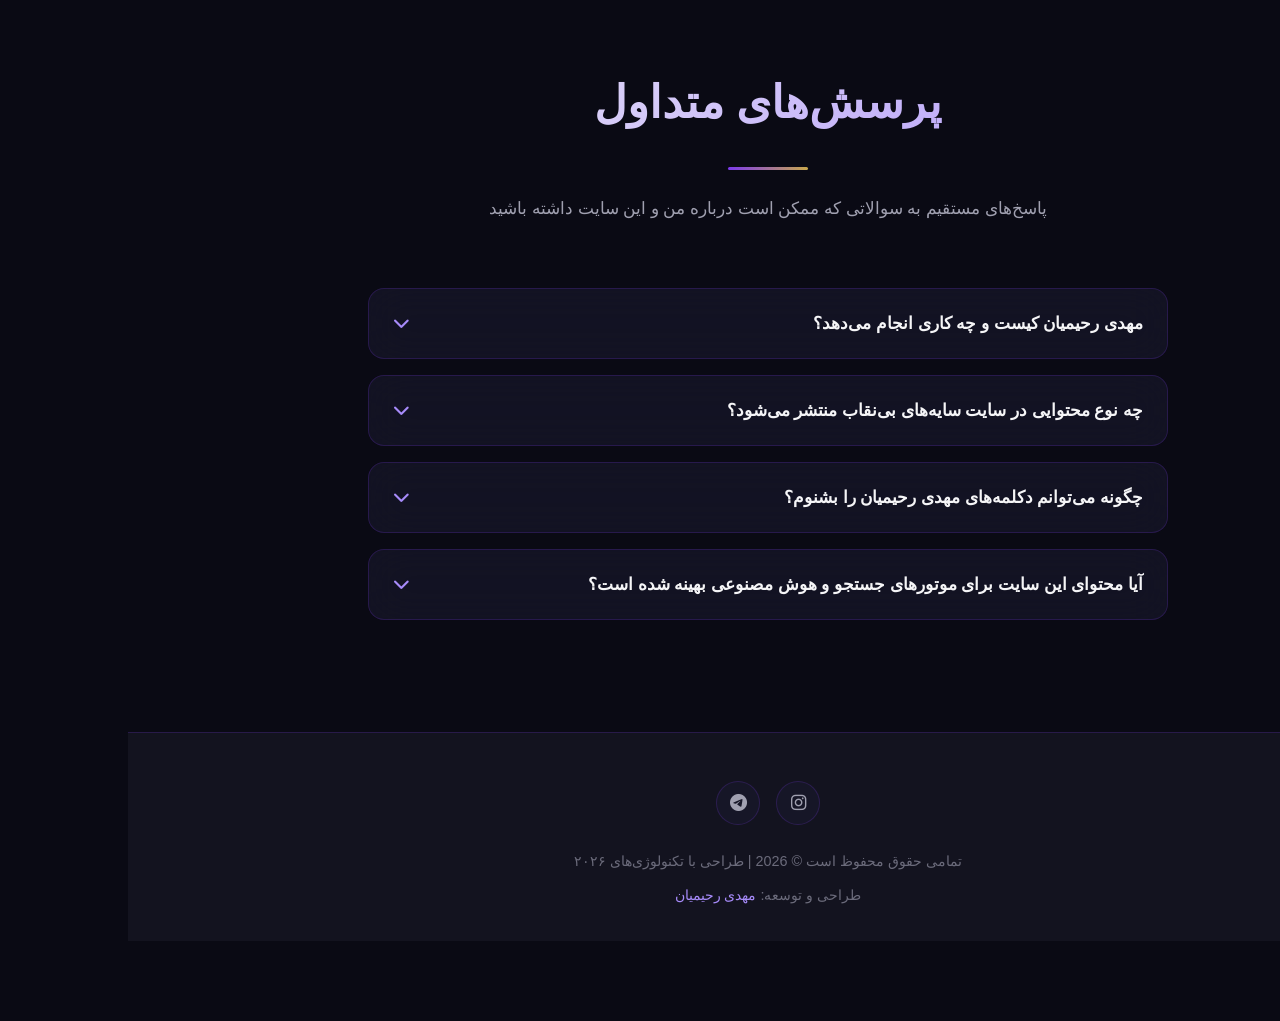
==== commit e7dfe97a: "Update index.html" ====
--- a/index.html
+++ b/index.html
@@ -1,6 +1,6 @@
 <!DOCTYPE html>
 <html lang="fa" dir="rtl">
-<head>
+ <head>
 <meta charset="UTF-8">
 <meta name="viewport" content="width=device-width, initial-scale=1.0, viewport-fit=cover">
 <meta name="color-scheme" content="dark light">
@@ -533,6 +533,9 @@
   }
 }
 </style>
+  <!-- Statsfa Website Analytics Start -->
+<script data-host="https://statsfa.com" data-dnt="false" src="https://statsfa.com/js/script.js" id="ZwSg9rf6GA" async defer></script>
+<!-- Statsfa Website Analytics End -->
 </head>
 <body>
 
